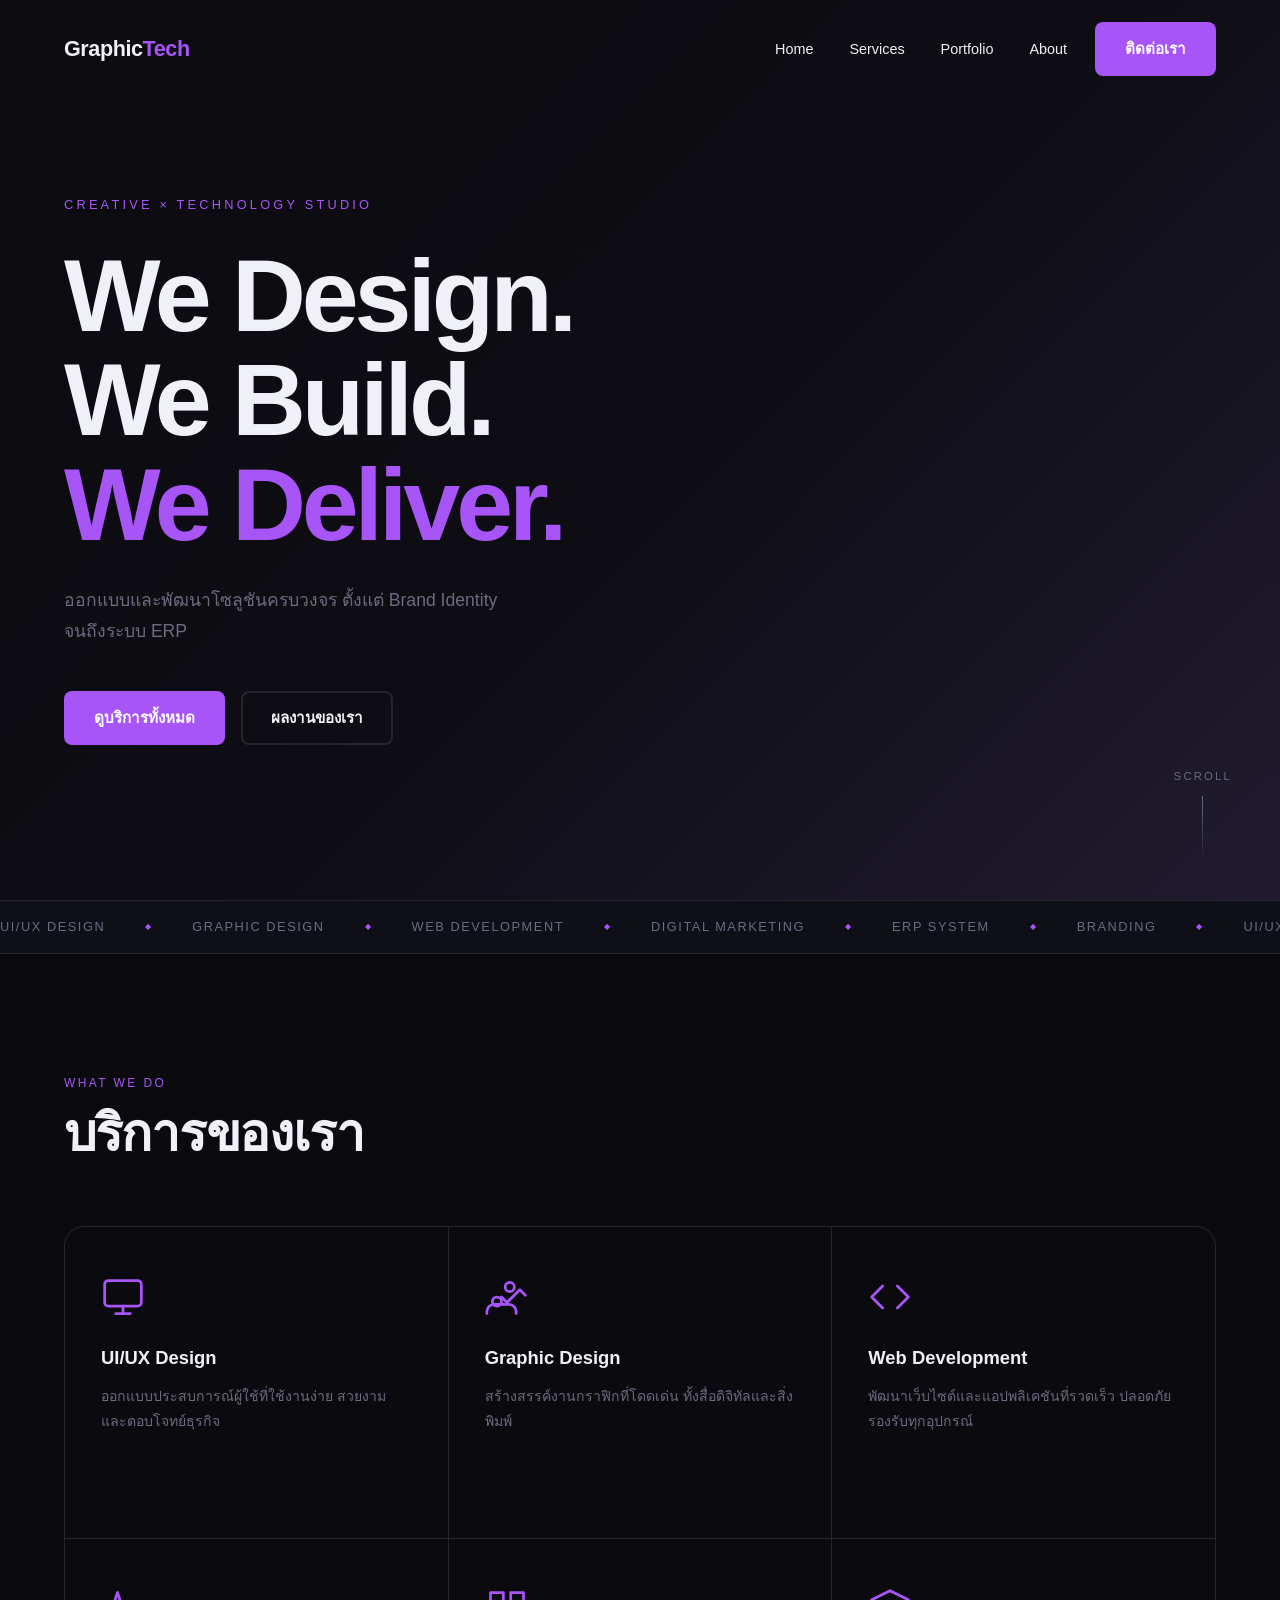
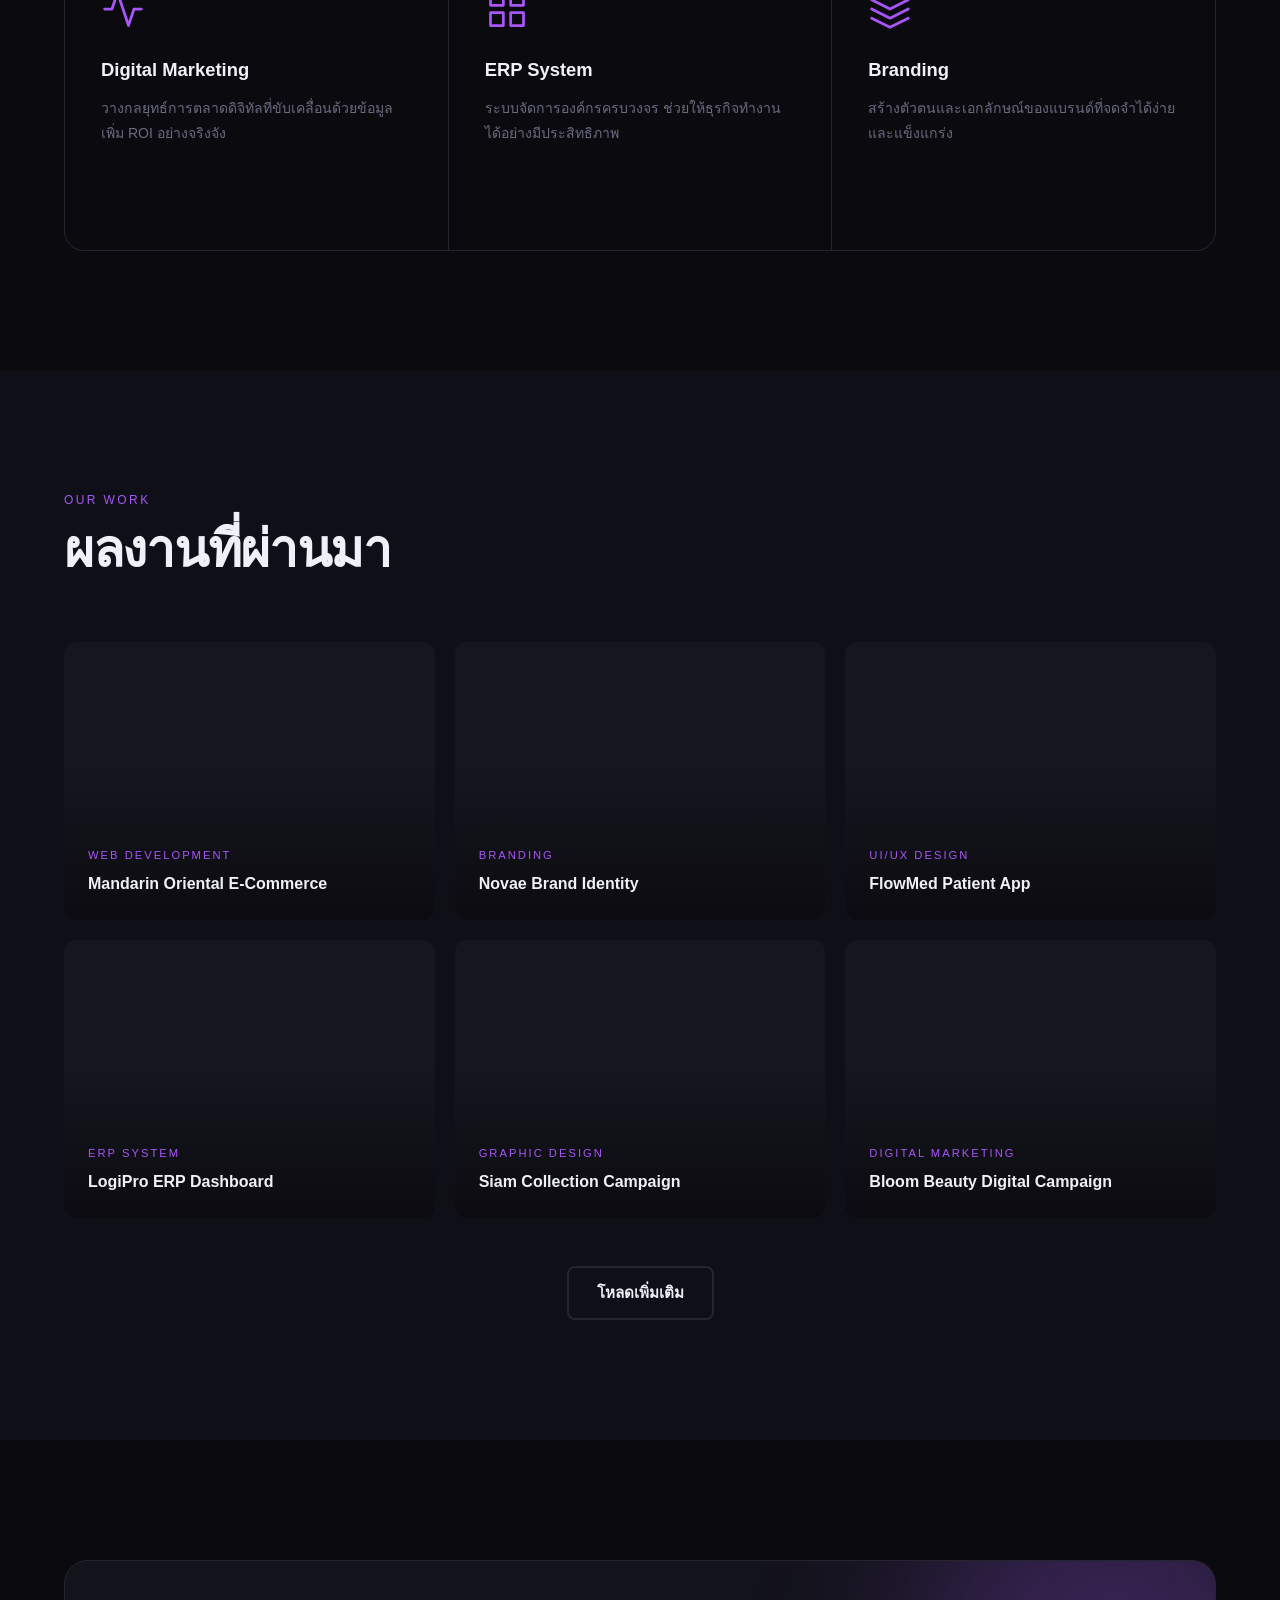
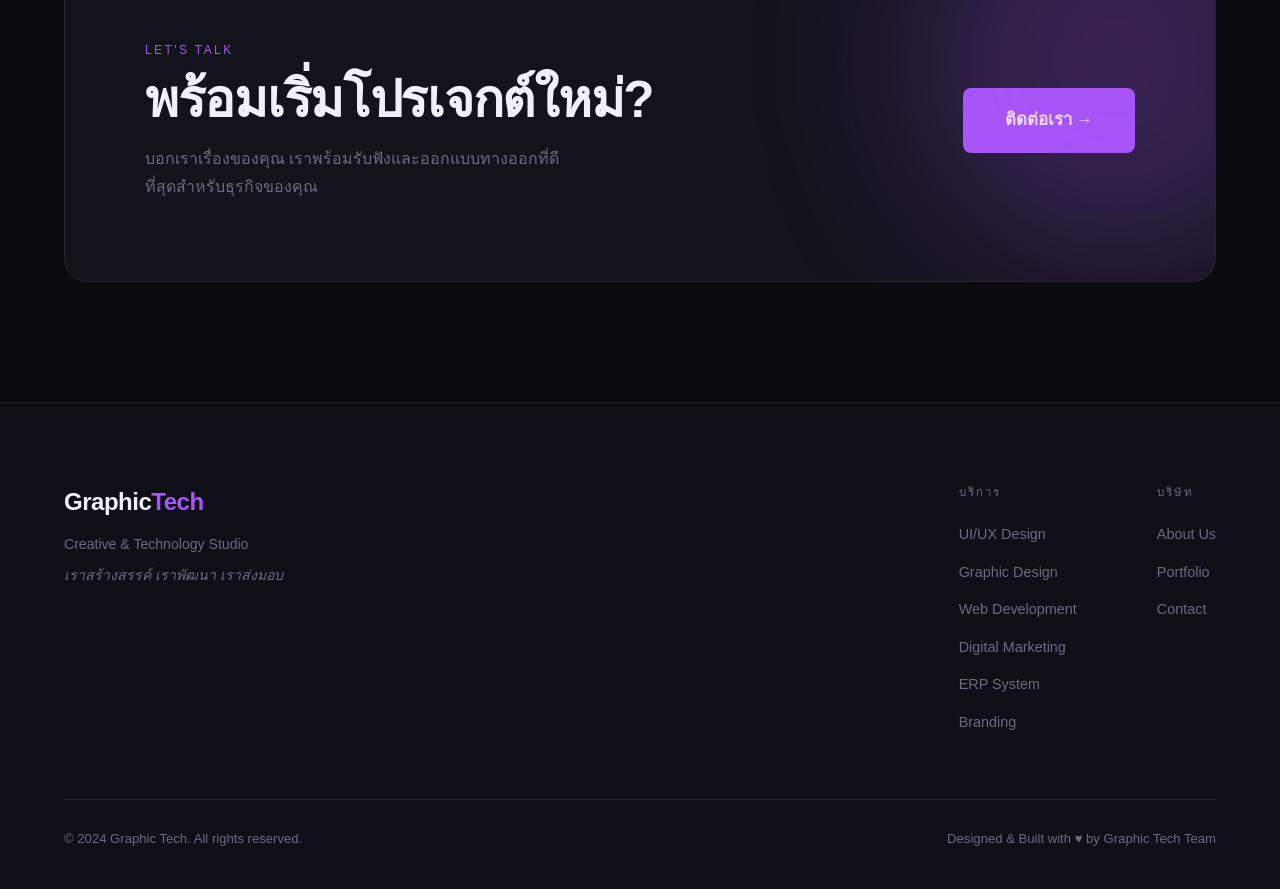
==== index.html @ a197d7bd "feat: restructure website with modular page architecture - index.html: single-page shell with Navbar" ====
<!DOCTYPE html>
<html lang="th">
<head>
  <meta charset="UTF-8">
  <meta name="viewport" content="width=device-width, initial-scale=1.0">
  <meta name="description" content="Graphic Tech — Creative & Technology Studio ออกแบบและพัฒนาโซลูชันครบวงจร">
  <title>Graphic Tech — Creative & Technology Studio</title>
  <link rel="stylesheet" href="css/main.css">
  <link rel="stylesheet" href="css/animations.css">
</head>
<body>

  <!-- ═══ NAVBAR ═══ -->
  <nav class="navbar" id="navbar">
    <div class="nav-container">
      <a href="#home" class="nav-logo">
        <img src="assets/images/brand/logo-white.png" alt="Graphic Tech" class="logo-img" onerror="this.style.display='none'">
        <span class="logo-text">Graphic<span class="accent">Tech</span></span>
      </a>
      <button class="nav-toggle" id="navToggle" aria-label="Toggle navigation">
        <span></span><span></span><span></span>
      </button>
      <ul class="nav-links" id="navLinks">
        <li><a href="#home" class="nav-link">Home</a></li>
        <li><a href="#services" class="nav-link">Services</a></li>
        <li><a href="#portfolio" class="nav-link">Portfolio</a></li>
        <li><a href="#" class="nav-link" data-page="about">About</a></li>
        <li><a href="#contact" class="btn btn-primary nav-cta">ติดต่อเรา</a></li>
      </ul>
    </div>
  </nav>

  <!-- ═══ HERO ═══ -->
  <section class="hero" id="home">
    <div class="hero-bg" style="background-image: url('assets/images/brand/bg-hero.jpg')"></div>
    <div class="hero-overlay"></div>
    <div class="hero-content">
      <p class="hero-eyebrow fade-up">Creative × Technology Studio</p>
      <h1 class="hero-title fade-up delay-1">
        We Design.<br>We Build.<br><span class="accent">We Deliver.</span>
      </h1>
      <p class="hero-sub fade-up delay-2">
        ออกแบบและพัฒนาโซลูชันครบวงจร ตั้งแต่ Brand Identity จนถึงระบบ ERP
      </p>
      <div class="hero-actions fade-up delay-3">
        <a href="#services" class="btn btn-primary">ดูบริการทั้งหมด</a>
        <a href="#portfolio" class="btn btn-outline">ผลงานของเรา</a>
      </div>
    </div>
    <div class="hero-scroll-hint">
      <span>Scroll</span>
      <div class="scroll-line"></div>
    </div>
  </section>

  <!-- ═══ TICKER ═══ -->
  <div class="ticker-section">
    <div class="ticker-track" id="tickerTrack">
      <span>UI/UX Design</span><span class="ticker-dot">◆</span>
      <span>Graphic Design</span><span class="ticker-dot">◆</span>
      <span>Web Development</span><span class="ticker-dot">◆</span>
      <span>Digital Marketing</span><span class="ticker-dot">◆</span>
      <span>ERP System</span><span class="ticker-dot">◆</span>
      <span>Branding</span><span class="ticker-dot">◆</span>
      <span>UI/UX Design</span><span class="ticker-dot">◆</span>
      <span>Graphic Design</span><span class="ticker-dot">◆</span>
      <span>Web Development</span><span class="ticker-dot">◆</span>
      <span>Digital Marketing</span><span class="ticker-dot">◆</span>
      <span>ERP System</span><span class="ticker-dot">◆</span>
      <span>Branding</span><span class="ticker-dot">◆</span>
    </div>
  </div>

  <!-- ═══ SERVICES ═══ -->
  <section class="services" id="services">
    <div class="container">
      <div class="section-header">
        <p class="section-label">What We Do</p>
        <h2 class="section-title">บริการของเรา</h2>
      </div>
      <div class="services-grid">

        <article class="service-card" data-page="service-uiux" tabindex="0" role="button" aria-label="UI/UX Design">
          <div class="service-icon">
            <svg viewBox="0 0 24 24" fill="none" stroke="currentColor" stroke-width="1.5" stroke-linecap="round" stroke-linejoin="round">
              <rect x="2" y="3" width="20" height="14" rx="2"/><path d="M8 21h8M12 17v4"/>
            </svg>
          </div>
          <h3 class="service-title">UI/UX Design</h3>
          <p class="service-desc">ออกแบบประสบการณ์ผู้ใช้ที่ใช้งานง่าย สวยงาม และตอบโจทย์ธุรกิจ</p>
          <span class="service-arrow">→</span>
        </article>

        <article class="service-card" data-page="service-graphic" tabindex="0" role="button" aria-label="Graphic Design">
          <div class="service-icon">
            <svg viewBox="0 0 24 24" fill="none" stroke="currentColor" stroke-width="1.5" stroke-linecap="round" stroke-linejoin="round">
              <circle cx="13.5" cy="6.5" r="2.5"/><circle cx="6.5" cy="14.5" r="2.5"/>
              <path d="M17 21v-1a4 4 0 00-4-4H5a4 4 0 00-4 4v1"/><path d="M22 11l-3-3-7 7-3-3"/>
            </svg>
          </div>
          <h3 class="service-title">Graphic Design</h3>
          <p class="service-desc">สร้างสรรค์งานกราฟิกที่โดดเด่น ทั้งสื่อดิจิทัลและสิ่งพิมพ์</p>
          <span class="service-arrow">→</span>
        </article>

        <article class="service-card" data-page="service-web" tabindex="0" role="button" aria-label="Web Development">
          <div class="service-icon">
            <svg viewBox="0 0 24 24" fill="none" stroke="currentColor" stroke-width="1.5" stroke-linecap="round" stroke-linejoin="round">
              <polyline points="16 18 22 12 16 6"/><polyline points="8 6 2 12 8 18"/>
            </svg>
          </div>
          <h3 class="service-title">Web Development</h3>
          <p class="service-desc">พัฒนาเว็บไซต์และแอปพลิเคชันที่รวดเร็ว ปลอดภัย รองรับทุกอุปกรณ์</p>
          <span class="service-arrow">→</span>
        </article>

        <article class="service-card" data-page="service-marketing" tabindex="0" role="button" aria-label="Digital Marketing">
          <div class="service-icon">
            <svg viewBox="0 0 24 24" fill="none" stroke="currentColor" stroke-width="1.5" stroke-linecap="round" stroke-linejoin="round">
              <path d="M22 12h-4l-3 9L9 3l-3 9H2"/>
            </svg>
          </div>
          <h3 class="service-title">Digital Marketing</h3>
          <p class="service-desc">วางกลยุทธ์การตลาดดิจิทัลที่ขับเคลื่อนด้วยข้อมูล เพิ่ม ROI อย่างจริงจัง</p>
          <span class="service-arrow">→</span>
        </article>

        <article class="service-card" data-page="service-erp" tabindex="0" role="button" aria-label="ERP System">
          <div class="service-icon">
            <svg viewBox="0 0 24 24" fill="none" stroke="currentColor" stroke-width="1.5" stroke-linecap="round" stroke-linejoin="round">
              <rect x="3" y="3" width="7" height="7"/><rect x="14" y="3" width="7" height="7"/>
              <rect x="14" y="14" width="7" height="7"/><rect x="3" y="14" width="7" height="7"/>
            </svg>
          </div>
          <h3 class="service-title">ERP System</h3>
          <p class="service-desc">ระบบจัดการองค์กรครบวงจร ช่วยให้ธุรกิจทำงานได้อย่างมีประสิทธิภาพ</p>
          <span class="service-arrow">→</span>
        </article>

        <article class="service-card" data-page="service-branding" tabindex="0" role="button" aria-label="Branding">
          <div class="service-icon">
            <svg viewBox="0 0 24 24" fill="none" stroke="currentColor" stroke-width="1.5" stroke-linecap="round" stroke-linejoin="round">
              <path d="M12 2L2 7l10 5 10-5-10-5zM2 17l10 5 10-5M2 12l10 5 10-5"/>
            </svg>
          </div>
          <h3 class="service-title">Branding</h3>
          <p class="service-desc">สร้างตัวตนและเอกลักษณ์ของแบรนด์ที่จดจำได้ง่ายและแข็งแกร่ง</p>
          <span class="service-arrow">→</span>
        </article>

      </div>
    </div>
  </section>

  <!-- ═══ PORTFOLIO ═══ -->
  <section class="portfolio" id="portfolio">
    <div class="container">
      <div class="section-header">
        <p class="section-label">Our Work</p>
        <h2 class="section-title">ผลงานที่ผ่านมา</h2>
      </div>
      <div class="portfolio-grid" id="portfolioGrid">
        <!-- populated by data-portfolio.js + main.js -->
      </div>
      <div class="portfolio-more">
        <button class="btn btn-outline" id="loadMoreBtn">โหลดเพิ่มเติม</button>
      </div>
    </div>
  </section>

  <!-- ═══ CONTACT ═══ -->
  <section class="contact" id="contact">
    <div class="container">
      <div class="contact-inner">
        <div class="contact-text">
          <p class="section-label">Let's Talk</p>
          <h2 class="section-title">พร้อมเริ่มโปรเจกต์ใหม่?</h2>
          <p class="contact-desc">
            บอกเราเรื่องของคุณ เราพร้อมรับฟังและออกแบบทางออกที่ดีที่สุดสำหรับธุรกิจของคุณ
          </p>
        </div>
        <div class="contact-action">
          <a href="mailto:hello@graphictech.co.th" class="btn btn-primary btn-large">
            ติดต่อเรา →
          </a>
        </div>
      </div>
    </div>
  </section>

  <!-- ═══ FOOTER ═══ -->
  <footer class="footer">
    <div class="container">
      <div class="footer-top">
        <div class="footer-brand">
          <span class="logo-text footer-logo">Graphic<span class="accent">Tech</span></span>
          <p>Creative & Technology Studio</p>
          <p class="footer-tagline">เราสร้างสรรค์ เราพัฒนา เราส่งมอบ</p>
        </div>
        <div class="footer-links">
          <div class="footer-col">
            <h4>บริการ</h4>
            <ul>
              <li><a href="#" data-page="service-uiux">UI/UX Design</a></li>
              <li><a href="#" data-page="service-graphic">Graphic Design</a></li>
              <li><a href="#" data-page="service-web">Web Development</a></li>
              <li><a href="#" data-page="service-marketing">Digital Marketing</a></li>
              <li><a href="#" data-page="service-erp">ERP System</a></li>
              <li><a href="#" data-page="service-branding">Branding</a></li>
            </ul>
          </div>
          <div class="footer-col">
            <h4>บริษัท</h4>
            <ul>
              <li><a href="#" data-page="about">About Us</a></li>
              <li><a href="#portfolio">Portfolio</a></li>
              <li><a href="#contact">Contact</a></li>
            </ul>
          </div>
        </div>
      </div>
      <div class="footer-bottom">
        <p>© 2024 Graphic Tech. All rights reserved.</p>
        <p class="footer-credit">Designed & Built with ♥ by Graphic Tech Team</p>
      </div>
    </div>
  </footer>

  <!-- ═══ OVERLAY PANEL ═══ -->
  <div class="overlay" id="overlay" aria-hidden="true" role="dialog" aria-modal="true">
    <div class="overlay-backdrop" id="overlayBackdrop"></div>
    <div class="overlay-panel" id="overlayPanel">
      <button class="overlay-close" id="overlayClose" aria-label="ปิด">
        <svg viewBox="0 0 24 24" fill="none" stroke="currentColor" stroke-width="2" stroke-linecap="round">
          <path d="M18 6L6 18M6 6l12 12"/>
        </svg>
      </button>
      <div class="overlay-body" id="overlayContent">
        <div class="overlay-loading">
          <div class="spinner"></div>
          <p>กำลังโหลด...</p>
        </div>
      </div>
    </div>
  </div>

  <script src="js/data-portfolio.js"></script>
  <script src="js/detail.js"></script>
  <script src="js/main.js"></script>
</body>
</html>
---- css/main.css ----
/* ============================================================
   MAIN.CSS — Graphic Tech
   Scope: index.html layout, navbar, hero, services, portfolio,
          contact, footer, global tokens
   ============================================================ */

/* --- Fonts --- */
@font-face {
  font-family: 'FC Minimal';
  src: url('../assets/fonts/FC-Minimal-Bold.ttf') format('truetype');
  font-weight: 700;
  font-display: swap;
}
@font-face {
  font-family: 'FC Minimal';
  src: url('../assets/fonts/FC-Minimal-Regular.ttf') format('truetype');
  font-weight: 400;
  font-display: swap;
}

/* --- Design Tokens --- */
:root {
  --bg:          #0a0a0f;
  --bg-2:        #0f0f18;
  --bg-3:        #16161f;
  --card-bg:     #13131c;
  --accent:      #a855f7;
  --accent-2:    #06b6d4;
  --accent-glow: rgba(168, 85, 247, 0.25);
  --text:        #f0f0f8;
  --text-muted:  #6b6b80;
  --border:      #252530;
  --radius:      12px;
  --radius-lg:   20px;
  --transition:  0.3s ease;
  --font:        'FC Minimal', 'Prompt', 'Noto Sans Thai', sans-serif;
  --max-w:       1200px;
}

/* --- Reset --- */
*, *::before, *::after { box-sizing: border-box; margin: 0; padding: 0; }
html { scroll-behavior: smooth; }
body {
  font-family: var(--font);
  background: var(--bg);
  color: var(--text);
  overflow-x: hidden;
  line-height: 1.6;
  -webkit-font-smoothing: antialiased;
}
a { color: inherit; text-decoration: none; }
img { max-width: 100%; display: block; }
button { font-family: var(--font); }

/* --- Utility --- */
.container {
  width: 100%;
  max-width: var(--max-w);
  margin: 0 auto;
  padding: 0 24px;
}
.accent { color: var(--accent); }

/* --- Buttons --- */
.btn {
  display: inline-flex;
  align-items: center;
  gap: 8px;
  padding: 13px 28px;
  border-radius: 8px;
  font-family: var(--font);
  font-size: 0.95rem;
  font-weight: 700;
  cursor: pointer;
  transition: all var(--transition);
  border: 2px solid transparent;
  white-space: nowrap;
}
.btn-primary {
  background: var(--accent);
  color: #fff;
}
.btn-primary:hover {
  background: transparent;
  border-color: var(--accent);
  color: var(--accent);
}
.btn-outline {
  background: transparent;
  border-color: var(--border);
  color: var(--text);
}
.btn-outline:hover {
  border-color: var(--accent);
  color: var(--accent);
}
.btn-large { padding: 17px 40px; font-size: 1.05rem; }

/* --- Section Common --- */
.section-label {
  display: block;
  font-size: 0.75rem;
  letter-spacing: 0.2em;
  text-transform: uppercase;
  color: var(--accent);
  margin-bottom: 12px;
  font-weight: 400;
}
.section-title {
  font-size: clamp(2rem, 4vw, 3.2rem);
  font-weight: 700;
  letter-spacing: -0.025em;
  line-height: 1.1;
}
.section-header { margin-bottom: 64px; }

/* ============================================================
   NAVBAR
   ============================================================ */
.navbar {
  position: fixed;
  top: 0; left: 0; right: 0;
  z-index: 100;
  padding: 22px 0;
  transition: all var(--transition);
}
.navbar.scrolled {
  background: rgba(10, 10, 15, 0.88);
  backdrop-filter: blur(24px);
  -webkit-backdrop-filter: blur(24px);
  padding: 14px 0;
  border-bottom: 1px solid var(--border);
}
.nav-container {
  max-width: var(--max-w);
  margin: 0 auto;
  padding: 0 24px;
  display: flex;
  align-items: center;
  justify-content: space-between;
}
.nav-logo {
  display: flex;
  align-items: center;
  gap: 10px;
}
.logo-img { height: 34px; width: auto; }
.logo-text {
  font-size: 1.35rem;
  font-weight: 700;
  letter-spacing: -0.02em;
}
.nav-links {
  display: flex;
  align-items: center;
  gap: 4px;
  list-style: none;
}
.nav-link {
  padding: 8px 16px;
  border-radius: 6px;
  font-size: 0.9rem;
  transition: color var(--transition);
  cursor: pointer;
}
.nav-link:hover { color: var(--accent); }
.nav-cta { margin-left: 8px; }

/* Hamburger */
.nav-toggle {
  display: none;
  flex-direction: column;
  gap: 5px;
  background: none;
  border: none;
  cursor: pointer;
  padding: 6px;
  z-index: 102;
}
.nav-toggle span {
  display: block;
  width: 24px;
  height: 2px;
  background: var(--text);
  border-radius: 2px;
  transition: all var(--transition);
}
.nav-toggle.open span:nth-child(1) { transform: translateY(7px) rotate(45deg); }
.nav-toggle.open span:nth-child(2) { opacity: 0; }
.nav-toggle.open span:nth-child(3) { transform: translateY(-7px) rotate(-45deg); }

/* ============================================================
   HERO
   ============================================================ */
.hero {
  position: relative;
  min-height: 100vh;
  display: flex;
  align-items: center;
  overflow: hidden;
}
.hero-bg {
  position: absolute;
  inset: 0;
  background-size: cover;
  background-position: center;
  background-color: var(--bg-3);
  transform: scale(1.05);
  transition: transform 8s ease;
}
.hero-bg.loaded { transform: scale(1); }
.hero-overlay {
  position: absolute;
  inset: 0;
  background: linear-gradient(
    135deg,
    rgba(10, 10, 15, 0.92) 0%,
    rgba(10, 10, 15, 0.75) 50%,
    rgba(168, 85, 247, 0.08) 100%
  );
}
.hero-content {
  position: relative;
  z-index: 2;
  max-width: var(--max-w);
  width: 100%;
  margin: 0 auto;
  padding: 120px 24px 80px;
}
.hero-eyebrow {
  font-size: 0.8rem;
  letter-spacing: 0.25em;
  text-transform: uppercase;
  color: var(--accent);
  margin-bottom: 28px;
  font-weight: 400;
}
.hero-title {
  font-size: clamp(3.2rem, 8vw, 8rem);
  font-weight: 700;
  line-height: 1.02;
  letter-spacing: -0.04em;
  margin-bottom: 28px;
}
.hero-sub {
  font-size: 1.1rem;
  color: var(--text-muted);
  max-width: 460px;
  margin-bottom: 44px;
  line-height: 1.75;
}
.hero-actions { display: flex; gap: 16px; flex-wrap: wrap; }
.hero-scroll-hint {
  position: absolute;
  bottom: 40px;
  right: 48px;
  display: flex;
  flex-direction: column;
  align-items: center;
  gap: 10px;
  font-size: 0.7rem;
  letter-spacing: 0.2em;
  text-transform: uppercase;
  color: var(--text-muted);
  z-index: 2;
}
.scroll-line {
  width: 1px;
  height: 64px;
  background: linear-gradient(to bottom, var(--text-muted), transparent);
}

/* ============================================================
   TICKER
   ============================================================ */
.ticker-section {
  overflow: hidden;
  background: var(--bg-2);
  border-top: 1px solid var(--border);
  border-bottom: 1px solid var(--border);
  padding: 16px 0;
  user-select: none;
}
.ticker-track {
  display: flex;
  align-items: center;
  gap: 40px;
  width: max-content;
  animation: ticker 28s linear infinite;
}
.ticker-track span {
  font-size: 0.8rem;
  letter-spacing: 0.12em;
  text-transform: uppercase;
  color: var(--text-muted);
  white-space: nowrap;
}
.ticker-track .ticker-dot { color: var(--accent); font-size: 0.5rem; }

/* ============================================================
   SERVICES
   ============================================================ */
.services { padding: 120px 0; }

.services-grid {
  display: grid;
  grid-template-columns: repeat(3, 1fr);
  border: 1px solid var(--border);
  border-radius: var(--radius-lg);
  overflow: hidden;
  gap: 1px;
  background: var(--border);
}
.service-card {
  background: var(--bg);
  padding: 48px 36px;
  cursor: pointer;
  transition: background var(--transition);
  position: relative;
  overflow: hidden;
}
.service-card::after {
  content: '';
  position: absolute;
  top: 0; left: 0; right: 0;
  height: 2px;
  background: var(--accent);
  transform: scaleX(0);
  transform-origin: left;
  transition: transform var(--transition);
}
.service-card:hover { background: var(--card-bg); }
.service-card:hover::after { transform: scaleX(1); }
.service-card:focus-visible {
  outline: 2px solid var(--accent);
  outline-offset: -2px;
}

.service-icon {
  width: 44px;
  height: 44px;
  color: var(--accent);
  margin-bottom: 24px;
}
.service-icon svg { width: 100%; height: 100%; }
.service-title {
  font-size: 1.15rem;
  font-weight: 700;
  margin-bottom: 12px;
}
.service-desc {
  font-size: 0.88rem;
  color: var(--text-muted);
  line-height: 1.75;
  margin-bottom: 28px;
}
.service-arrow {
  display: block;
  font-size: 1.1rem;
  color: var(--accent);
  opacity: 0;
  transform: translateX(-8px);
  transition: opacity var(--transition), transform var(--transition);
}
.service-card:hover .service-arrow,
.service-card:focus-visible .service-arrow {
  opacity: 1;
  transform: translateX(0);
}

/* ============================================================
   PORTFOLIO
   ============================================================ */
.portfolio {
  padding: 120px 0;
  background: var(--bg-2);
}
.portfolio-grid {
  display: grid;
  grid-template-columns: repeat(3, 1fr);
  gap: 20px;
  margin-bottom: 48px;
}
.portfolio-item {
  border-radius: var(--radius);
  overflow: hidden;
  background: var(--bg-3);
  cursor: pointer;
  position: relative;
  aspect-ratio: 4 / 3;
  transition: transform var(--transition);
}
.portfolio-item:hover { transform: translateY(-5px); }
.portfolio-item img {
  width: 100%; height: 100%;
  object-fit: cover;
  transition: transform 0.5s ease;
}
.portfolio-item:hover img { transform: scale(1.06); }
.portfolio-item-overlay {
  position: absolute;
  inset: 0;
  background: linear-gradient(to top, rgba(10,10,15,0.92) 0%, transparent 55%);
  opacity: 0;
  transition: opacity var(--transition);
  display: flex;
  flex-direction: column;
  justify-content: flex-end;
  padding: 24px;
}
.portfolio-item:hover .portfolio-item-overlay { opacity: 1; }
.portfolio-item-category {
  font-size: 0.7rem;
  letter-spacing: 0.18em;
  text-transform: uppercase;
  color: var(--accent);
  margin-bottom: 6px;
}
.portfolio-item-title { font-size: 1rem; font-weight: 700; }
.portfolio-placeholder {
  width: 100%;
  height: 100%;
  display: flex;
  flex-direction: column;
  align-items: center;
  justify-content: center;
  gap: 12px;
  color: var(--text-muted);
  font-size: 0.8rem;
  letter-spacing: 0.1em;
  text-transform: uppercase;
}
.portfolio-placeholder svg {
  width: 32px;
  height: 32px;
  opacity: 0.3;
}
.portfolio-more { text-align: center; }

/* ============================================================
   CONTACT
   ============================================================ */
.contact { padding: 120px 0; }
.contact-inner {
  display: flex;
  align-items: center;
  justify-content: space-between;
  gap: 48px;
  background: var(--card-bg);
  border: 1px solid var(--border);
  border-radius: 24px;
  padding: 80px;
  position: relative;
  overflow: hidden;
}
.contact-inner::before {
  content: '';
  position: absolute;
  top: -100px; right: -100px;
  width: 400px; height: 400px;
  background: var(--accent-glow);
  border-radius: 50%;
  pointer-events: none;
  filter: blur(80px);
}
.contact-text .section-title { margin-bottom: 16px; }
.contact-desc {
  color: var(--text-muted);
  font-size: 1rem;
  max-width: 420px;
  line-height: 1.75;
}
.contact-action { flex-shrink: 0; }

/* ============================================================
   FOOTER
   ============================================================ */
.footer {
  background: var(--bg-2);
  border-top: 1px solid var(--border);
  padding: 80px 0 40px;
}
.footer-top {
  display: flex;
  justify-content: space-between;
  gap: 48px;
  margin-bottom: 64px;
}
.footer-logo {
  display: block;
  font-size: 1.5rem;
  margin-bottom: 12px;
}
.footer-brand p {
  color: var(--text-muted);
  font-size: 0.88rem;
  margin-top: 4px;
}
.footer-tagline { margin-top: 8px !important; font-style: italic; }
.footer-links { display: flex; gap: 80px; }
.footer-col h4 {
  font-size: 0.72rem;
  letter-spacing: 0.18em;
  text-transform: uppercase;
  color: var(--text-muted);
  margin-bottom: 20px;
  font-weight: 400;
}
.footer-col ul {
  list-style: none;
  display: flex;
  flex-direction: column;
  gap: 12px;
}
.footer-col a, .footer-col button {
  font-size: 0.9rem;
  color: var(--text-muted);
  transition: color var(--transition);
  cursor: pointer;
  background: none;
  border: none;
  padding: 0;
  font-family: var(--font);
  text-align: left;
}
.footer-col a:hover,
.footer-col button:hover { color: var(--text); }
.footer-bottom {
  display: flex;
  justify-content: space-between;
  align-items: center;
  border-top: 1px solid var(--border);
  padding-top: 28px;
  color: var(--text-muted);
  font-size: 0.82rem;
}

/* ============================================================
   OVERLAY (shared shell — styling in detail.css)
   ============================================================ */
.overlay {
  position: fixed;
  inset: 0;
  z-index: 200;
  visibility: hidden;
  pointer-events: none;
}
.overlay.open {
  visibility: visible;
  pointer-events: auto;
}
.overlay-backdrop {
  position: absolute;
  inset: 0;
  background: rgba(5, 5, 10, 0.7);
  backdrop-filter: blur(6px);
  opacity: 0;
  transition: opacity 0.35s ease;
}
.overlay.open .overlay-backdrop { opacity: 1; }
.overlay-panel {
  position: absolute;
  top: 0; right: 0; bottom: 0;
  width: min(720px, 100vw);
  background: var(--bg-2);
  border-left: 1px solid var(--border);
  transform: translateX(100%);
  transition: transform 0.4s cubic-bezier(0.16, 1, 0.3, 1);
  display: flex;
  flex-direction: column;
  overflow: hidden;
}
.overlay.open .overlay-panel { transform: translateX(0); }
.overlay-close {
  position: absolute;
  top: 20px; left: 20px;
  width: 40px; height: 40px;
  background: var(--bg-3);
  border: 1px solid var(--border);
  border-radius: 50%;
  cursor: pointer;
  display: flex;
  align-items: center;
  justify-content: center;
  color: var(--text);
  transition: all var(--transition);
  z-index: 10;
}
.overlay-close svg { width: 18px; height: 18px; }
.overlay-close:hover {
  background: var(--accent);
  border-color: var(--accent);
}
.overlay-body {
  flex: 1;
  overflow-y: auto;
  overflow-x: hidden;
  padding: 80px 48px 60px;
  scroll-behavior: smooth;
}
.overlay-body::-webkit-scrollbar { width: 4px; }
.overlay-body::-webkit-scrollbar-track { background: transparent; }
.overlay-body::-webkit-scrollbar-thumb {
  background: var(--border);
  border-radius: 4px;
}
.overlay-loading {
  display: flex;
  flex-direction: column;
  align-items: center;
  justify-content: center;
  height: 100%;
  gap: 16px;
  color: var(--text-muted);
  font-size: 0.9rem;
}
.spinner {
  width: 32px; height: 32px;
  border: 2px solid var(--border);
  border-top-color: var(--accent);
  border-radius: 50%;
  animation: spin 0.7s linear infinite;
}

/* ============================================================
   RESPONSIVE
   ============================================================ */
@media (max-width: 1024px) {
  .services-grid { grid-template-columns: repeat(2, 1fr); }
  .portfolio-grid { grid-template-columns: repeat(2, 1fr); }
  .footer-links { gap: 48px; }
}

@media (max-width: 768px) {
  .nav-toggle { display: flex; }
  .nav-links {
    position: fixed;
    inset: 0;
    background: rgba(10, 10, 15, 0.97);
    backdrop-filter: blur(12px);
    flex-direction: column;
    justify-content: center;
    align-items: center;
    gap: 20px;
    transform: translateY(-100%);
    transition: transform 0.4s cubic-bezier(0.16, 1, 0.3, 1);
    z-index: 101;
  }
  .nav-links.open { transform: translateY(0); }
  .nav-link { font-size: 1.4rem; padding: 12px 24px; }
  .nav-cta { margin-left: 0; }

  .services-grid { grid-template-columns: 1fr; }
  .portfolio-grid { grid-template-columns: 1fr; }

  .contact-inner {
    flex-direction: column;
    padding: 48px 28px;
    text-align: center;
  }
  .contact-desc { margin: 0 auto; }

  .footer-top { flex-direction: column; }
  .footer-links { gap: 40px; }
  .footer-bottom { flex-direction: column; gap: 8px; text-align: center; }

  .hero-scroll-hint { display: none; }
  .overlay-body { padding: 72px 24px 48px; }
}

@media (max-width: 480px) {
  .services-grid { border-radius: var(--radius); }
  .service-card { padding: 36px 24px; }
  .contact-inner { padding: 40px 20px; }
  .hero-actions { flex-direction: column; }
}
---- css/animations.css ----
/* ============================================================
   ANIMATIONS.CSS — Graphic Tech
   Scope: keyframes, entrance animations, scroll reveals,
          hover effects, loading states
   ============================================================ */

/* --- Keyframes --- */
@keyframes ticker {
  from { transform: translateX(0); }
  to   { transform: translateX(-50%); }
}

@keyframes spin {
  to { transform: rotate(360deg); }
}

@keyframes scrollPulse {
  0%, 100% { opacity: 0.3; transform: scaleY(1); }
  50%       { opacity: 1;   transform: scaleY(1.2); }
}

@keyframes fadeUp {
  from { opacity: 0; transform: translateY(32px); }
  to   { opacity: 1; transform: translateY(0); }
}

@keyframes fadeIn {
  from { opacity: 0; }
  to   { opacity: 1; }
}

@keyframes slideInRight {
  from { opacity: 0; transform: translateX(24px); }
  to   { opacity: 1; transform: translateX(0); }
}

@keyframes scaleIn {
  from { opacity: 0; transform: scale(0.92); }
  to   { opacity: 1; transform: scale(1); }
}

@keyframes glowPulse {
  0%, 100% { box-shadow: 0 0 20px var(--accent-glow); }
  50%       { box-shadow: 0 0 48px var(--accent-glow); }
}

@keyframes borderDraw {
  from { stroke-dashoffset: 1000; }
  to   { stroke-dashoffset: 0; }
}

@keyframes floatY {
  0%, 100% { transform: translateY(0px); }
  50%       { transform: translateY(-8px); }
}

/* --- Scroll Reveal Utilities --- */
.fade-up {
  opacity: 0;
  transform: translateY(32px);
  transition: opacity 0.7s ease, transform 0.7s ease;
}
.fade-up.visible {
  opacity: 1;
  transform: translateY(0);
}

.fade-in {
  opacity: 0;
  transition: opacity 0.6s ease;
}
.fade-in.visible { opacity: 1; }

.slide-in-right {
  opacity: 0;
  transform: translateX(32px);
  transition: opacity 0.6s ease, transform 0.6s ease;
}
.slide-in-right.visible {
  opacity: 1;
  transform: translateX(0);
}

.scale-in {
  opacity: 0;
  transform: scale(0.94);
  transition: opacity 0.5s ease, transform 0.5s ease;
}
.scale-in.visible {
  opacity: 1;
  transform: scale(1);
}

/* --- Delay Utilities --- */
.delay-1 { transition-delay: 0.12s !important; }
.delay-2 { transition-delay: 0.24s !important; }
.delay-3 { transition-delay: 0.36s !important; }
.delay-4 { transition-delay: 0.48s !important; }
.delay-5 { transition-delay: 0.60s !important; }

/* --- Hero Entrance (triggered by JS adding .loaded to body) --- */
body.loaded .hero-eyebrow { animation: fadeUp 0.7s ease 0.1s both; }
body.loaded .hero-title    { animation: fadeUp 0.8s ease 0.25s both; }
body.loaded .hero-sub      { animation: fadeUp 0.7s ease 0.4s both; }
body.loaded .hero-actions  { animation: fadeUp 0.7s ease 0.55s both; }
body.loaded .hero-scroll-hint { animation: fadeIn 0.7s ease 1s both; }

/* Remove the initial opacity-0 after JS fires */
body.loaded .fade-up { opacity: 0; transform: translateY(32px); }

/* --- Scroll Line Pulse --- */
.scroll-line { animation: scrollPulse 2.2s ease-in-out infinite; }

/* --- Service Card Stagger --- */
.services-grid .service-card:nth-child(1) { transition-delay: 0.05s; }
.services-grid .service-card:nth-child(2) { transition-delay: 0.10s; }
.services-grid .service-card:nth-child(3) { transition-delay: 0.15s; }
.services-grid .service-card:nth-child(4) { transition-delay: 0.20s; }
.services-grid .service-card:nth-child(5) { transition-delay: 0.25s; }
.services-grid .service-card:nth-child(6) { transition-delay: 0.30s; }

/* --- Portfolio Item Stagger --- */
.portfolio-item:nth-child(1) { transition-delay: 0.04s; }
.portfolio-item:nth-child(2) { transition-delay: 0.08s; }
.portfolio-item:nth-child(3) { transition-delay: 0.12s; }
.portfolio-item:nth-child(4) { transition-delay: 0.16s; }
.portfolio-item:nth-child(5) { transition-delay: 0.20s; }
.portfolio-item:nth-child(6) { transition-delay: 0.24s; }

/* --- Accent Glow on hover for buttons --- */
.btn-primary:hover {
  box-shadow: 0 0 20px var(--accent-glow);
}

/* --- Ticker pause on hover --- */
.ticker-section:hover .ticker-track {
  animation-play-state: paused;
}

/* --- Overlay panel entrance shimmer --- */
.overlay.open .overlay-panel {
  animation: none;
}

/* --- Page detail section entrance (used in /pages/*.html) --- */
.detail-hero    { animation: fadeUp  0.6s ease 0.05s both; }
.detail-section { animation: fadeUp  0.6s ease 0.15s both; }
.detail-grid    { animation: scaleIn 0.5s ease 0.25s both; }
.detail-cta     { animation: fadeUp  0.6s ease 0.35s both; }

/* --- Reduced motion --- */
@media (prefers-reduced-motion: reduce) {
  *, *::before, *::after {
    animation-duration: 0.01ms !important;
    animation-iteration-count: 1 !important;
    transition-duration: 0.01ms !important;
  }
  .ticker-track { animation: none; }
}
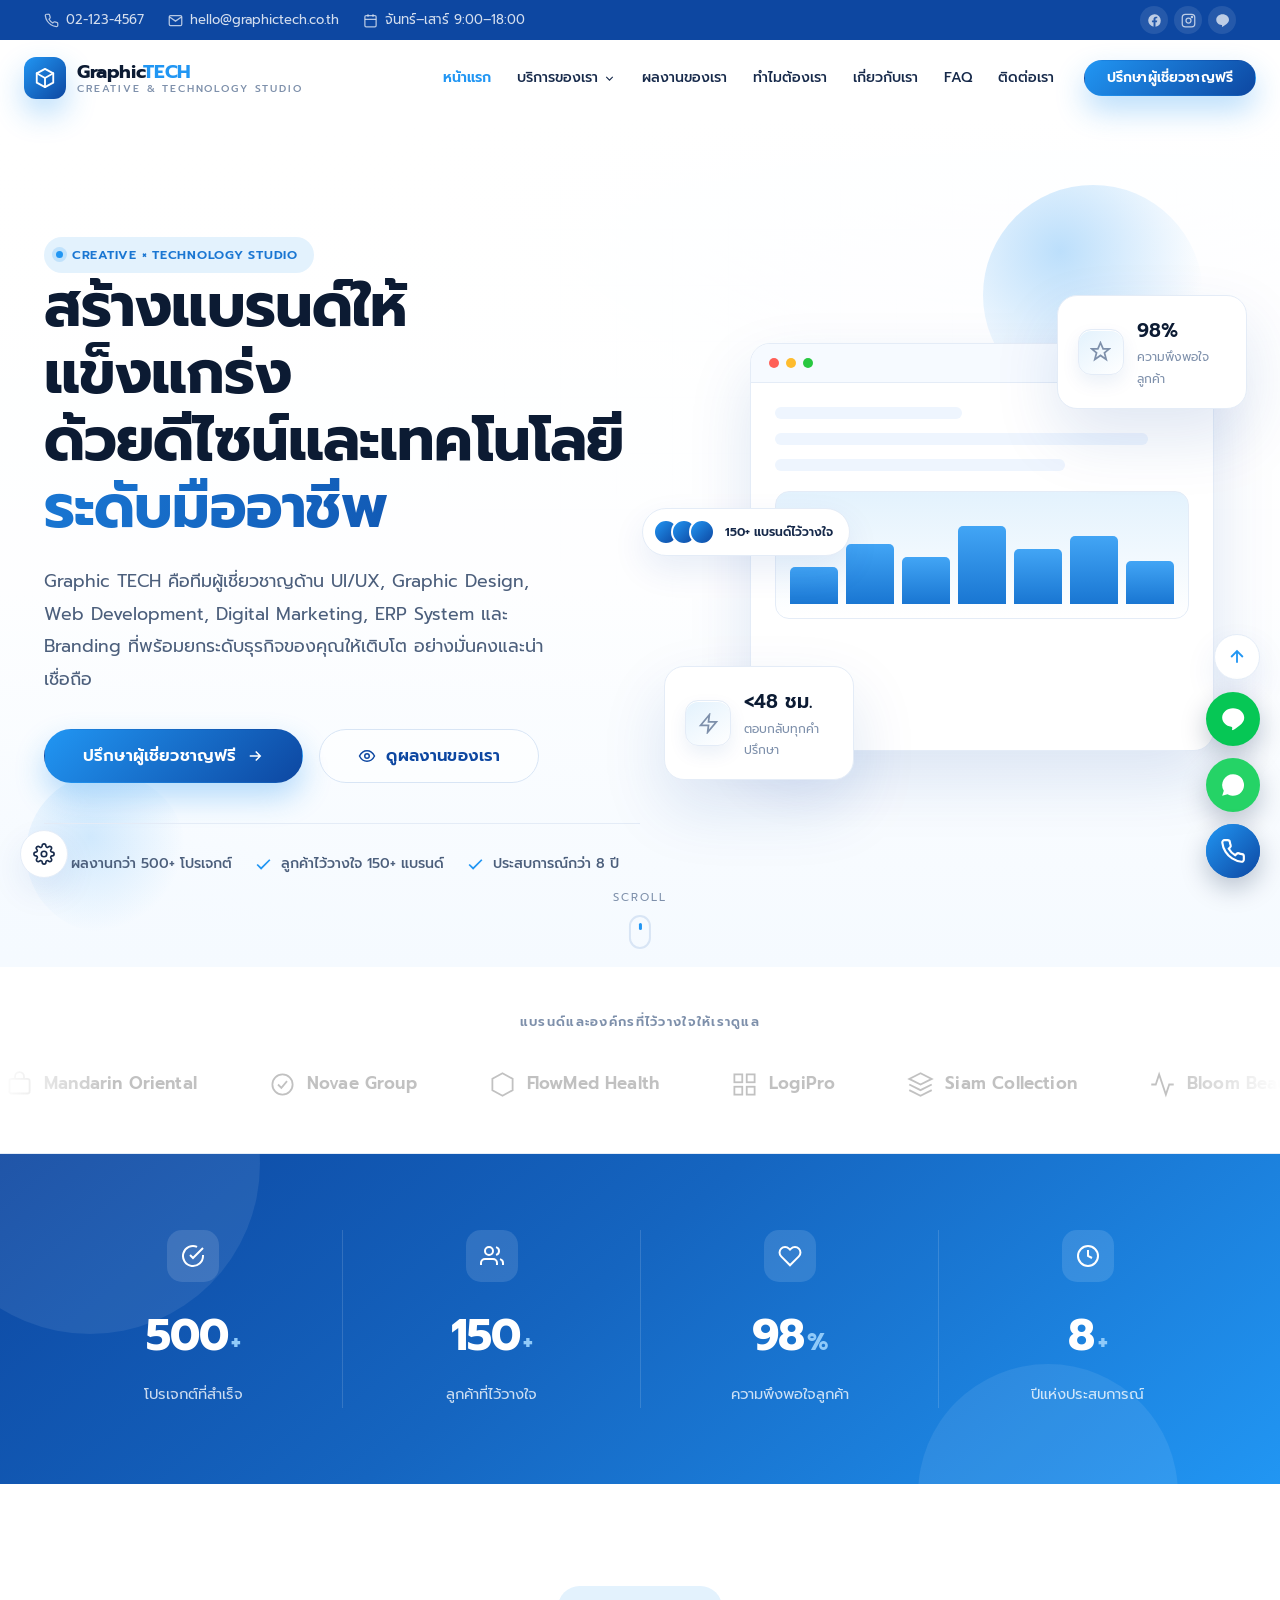
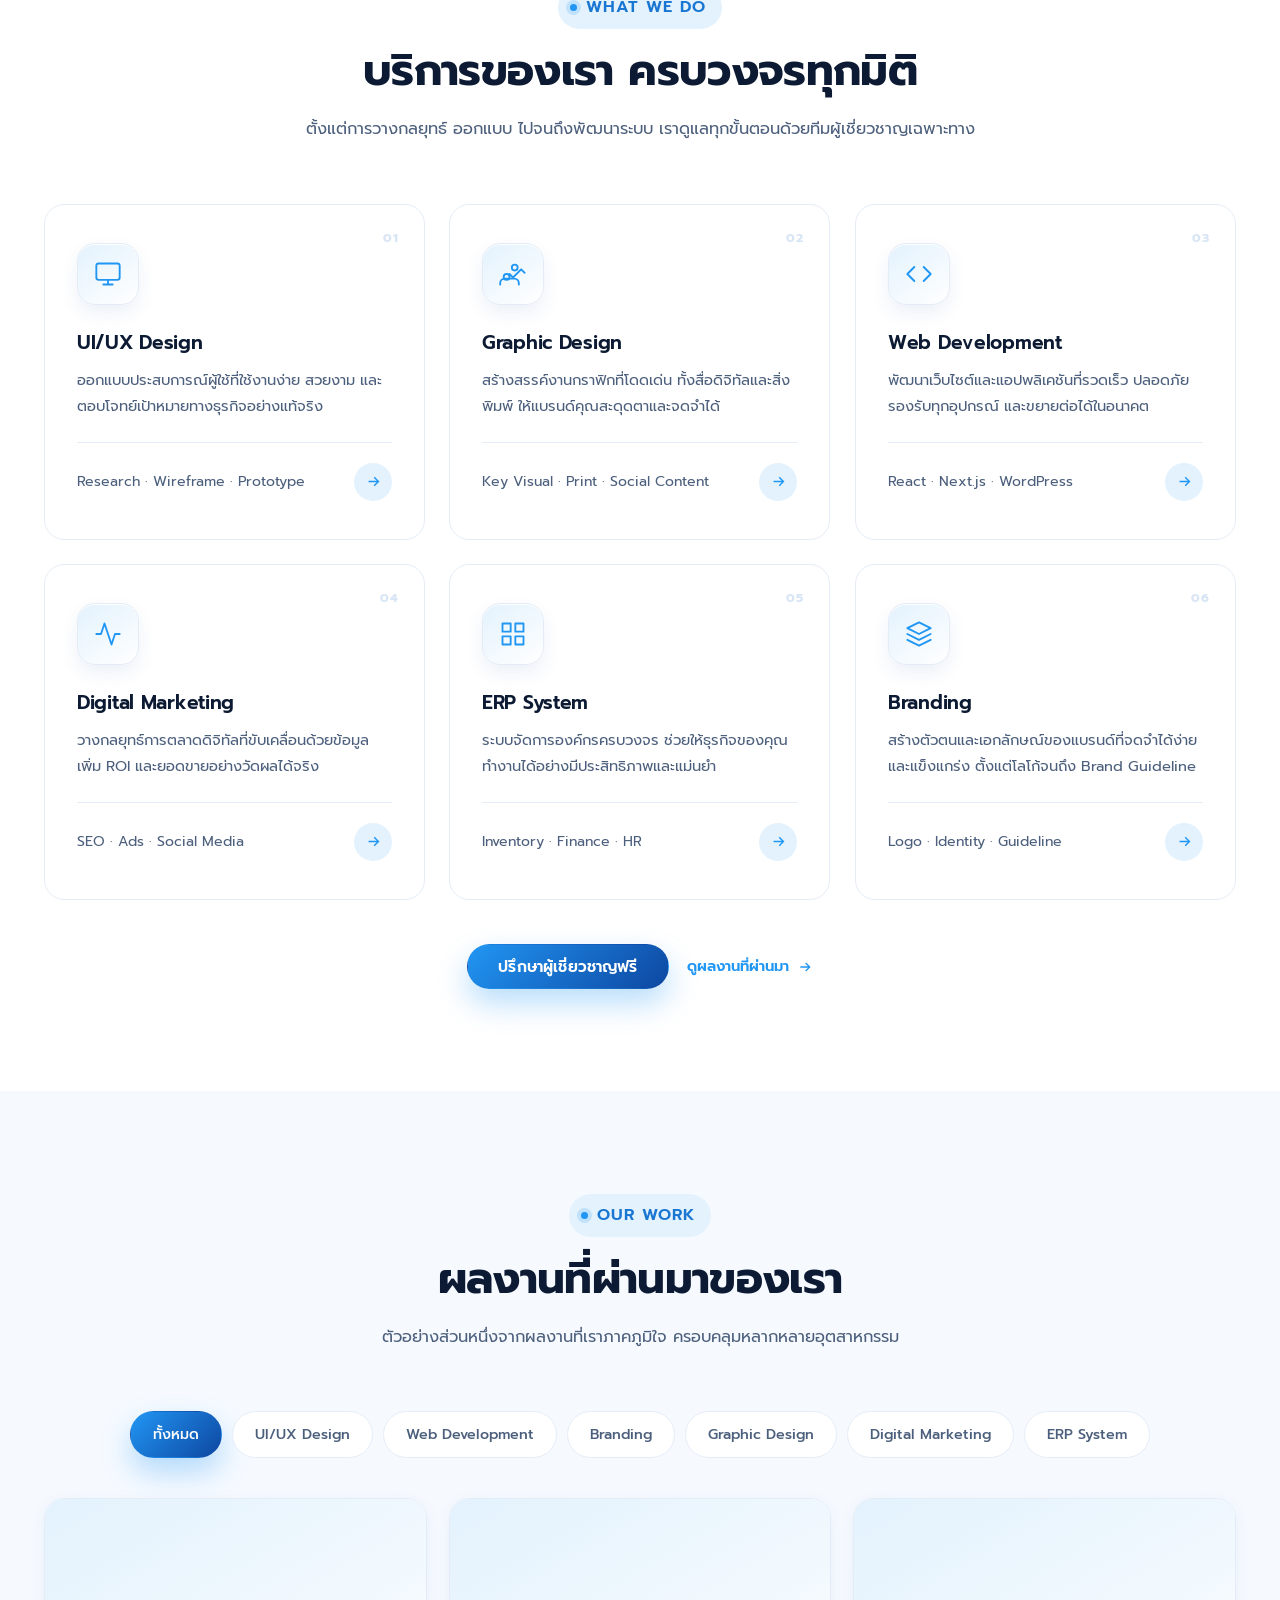
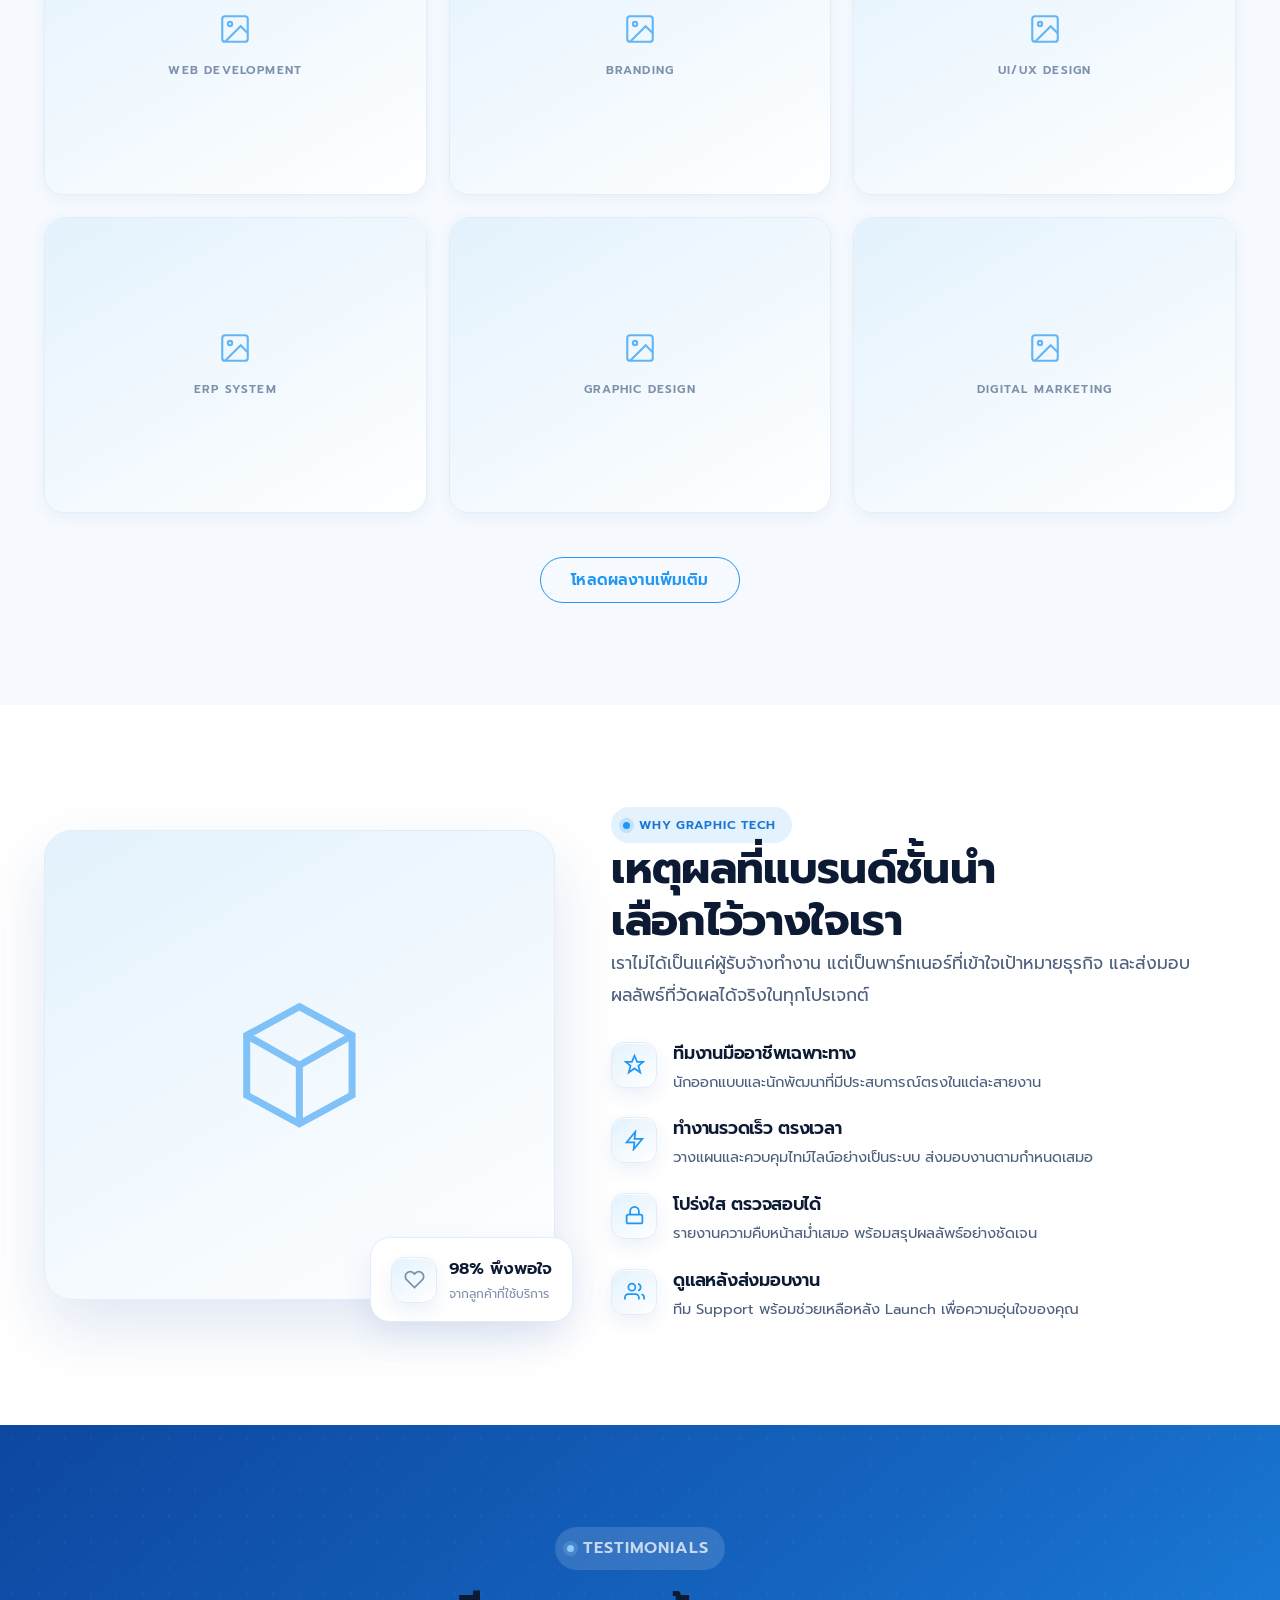
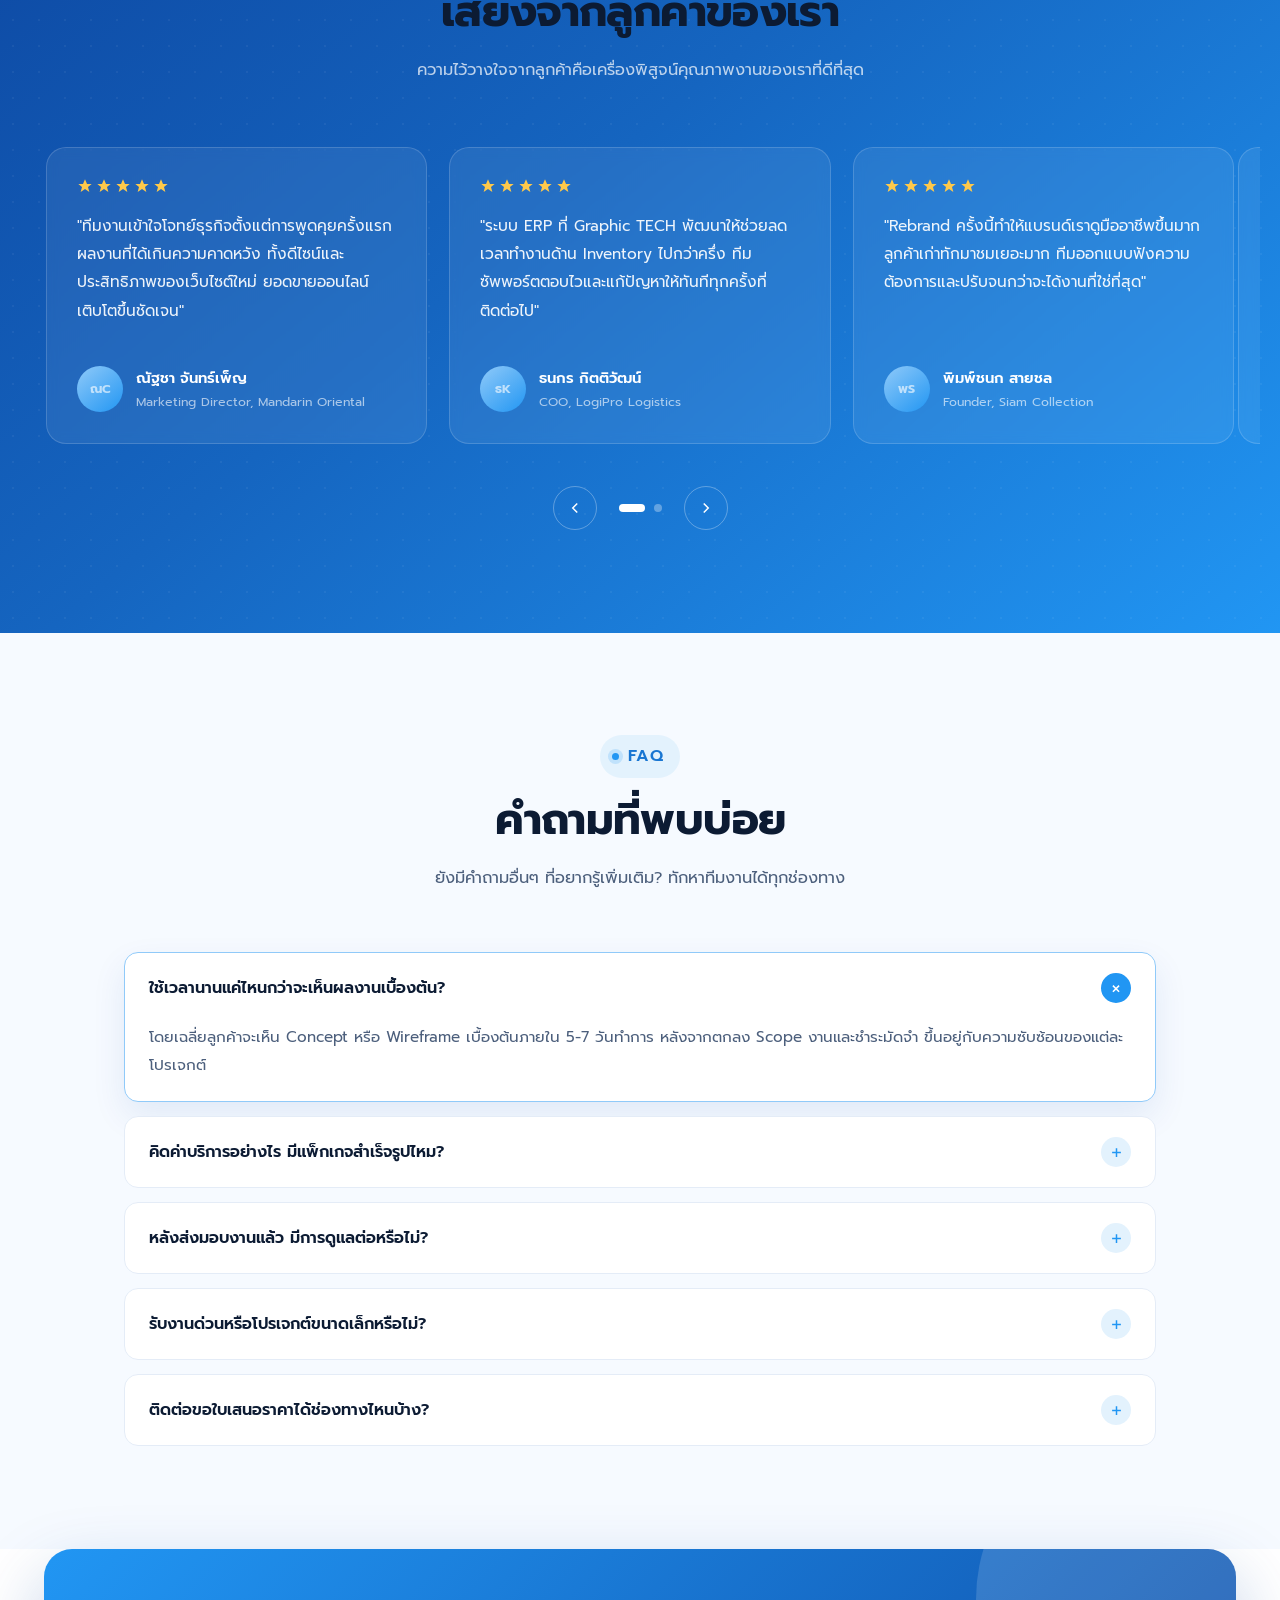
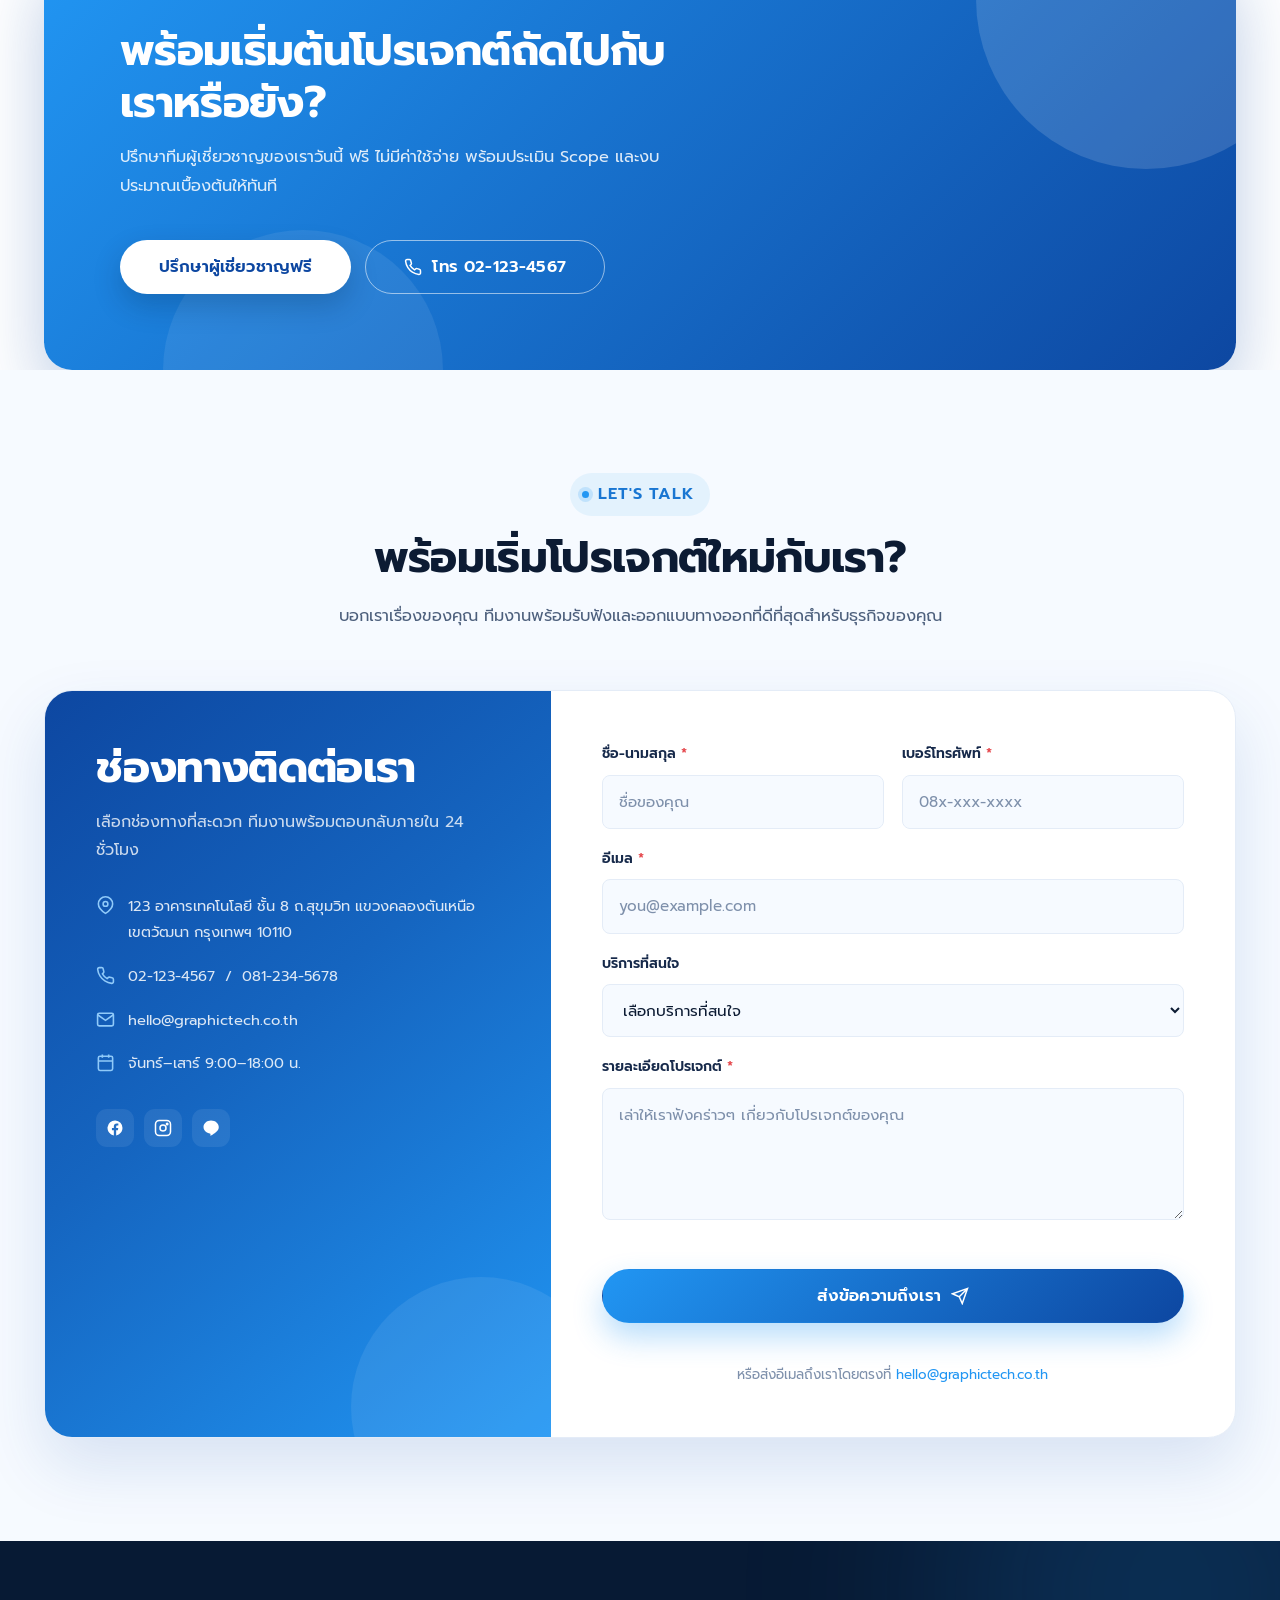
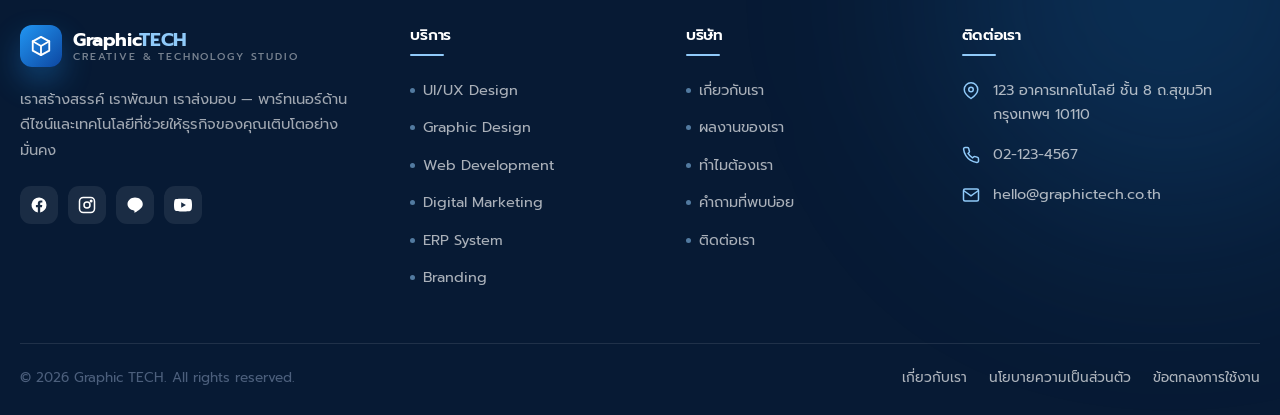
==== commit c3db1197: "Redesign homepage as premium light blue/white corporate site Rebuild the site to match a national-ag" ====
--- a/index.html
+++ b/index.html
@@ -1,251 +1,867 @@
 <!DOCTYPE html>
 <html lang="th">
 <head>
-  <meta charset="UTF-8">
-  <meta name="viewport" content="width=device-width, initial-scale=1.0">
-  <meta name="description" content="Graphic Tech — Creative & Technology Studio ออกแบบและพัฒนาโซลูชันครบวงจร">
-  <title>Graphic Tech — Creative & Technology Studio</title>
-  <link rel="stylesheet" href="css/main.css">
-  <link rel="stylesheet" href="css/animations.css">
+<meta charset="UTF-8">
+<meta name="viewport" content="width=device-width, initial-scale=1.0">
+<meta name="description" content="Graphic TECH — Creative & Technology Studio ระดับพรีเมียม ออกแบบและพัฒนาโซลูชันครบวงจร UI/UX, Graphic Design, Web Development, Digital Marketing, ERP และ Branding">
+<title>Graphic TECH — Creative & Technology Studio | ที่ปรึกษาดีไซน์และเทคโนโลยีระดับมืออาชีพ</title>
+
+<link rel="preconnect" href="https://fonts.googleapis.com">
+<link rel="stylesheet" href="https://fonts.googleapis.com/css2?family=Prompt:wght@300;400;500;600;700;800&display=swap">
+
+<link rel="stylesheet" href="css/base.css">
+<link rel="stylesheet" href="css/components.css">
+<link rel="stylesheet" href="css/layout.css">
+<link rel="stylesheet" href="css/home.css">
+<link rel="stylesheet" href="css/animations.css">
 </head>
 <body>
-
-  <!-- ═══ NAVBAR ═══ -->
-  <nav class="navbar" id="navbar">
-    <div class="nav-container">
-      <a href="#home" class="nav-logo">
-        <img src="assets/images/brand/logo-white.png" alt="Graphic Tech" class="logo-img" onerror="this.style.display='none'">
-        <span class="logo-text">Graphic<span class="accent">Tech</span></span>
+<a href="#main" class="skip-link">ข้ามไปยังเนื้อหาหลัก</a>
+
+<!-- ═══════════════════════ TOP BAR ═══════════════════════ -->
+<div class="topbar">
+  <div class="container topbar__inner">
+    <div class="topbar__meta">
+      <a href="tel:021234567" class="topbar__hide-sm">
+        <svg viewBox="0 0 24 24" fill="none" stroke="currentColor" stroke-width="2"><path d="M22 16.92v3a2 2 0 01-2.18 2 19.79 19.79 0 01-8.63-3.07 19.5 19.5 0 01-6-6 19.79 19.79 0 01-3.07-8.67A2 2 0 014.11 2h3a2 2 0 012 1.72c.127.96.362 1.903.7 2.81a2 2 0 01-.45 2.11L8.09 9.91a16 16 0 006 6l1.27-1.27a2 2 0 012.11-.45c.907.338 1.85.573 2.81.7A2 2 0 0122 16.92z"/></svg>
+        02-123-4567
       </a>
-      <button class="nav-toggle" id="navToggle" aria-label="Toggle navigation">
-        <span></span><span></span><span></span>
-      </button>
-      <ul class="nav-links" id="navLinks">
-        <li><a href="#home" class="nav-link">Home</a></li>
-        <li><a href="#services" class="nav-link">Services</a></li>
-        <li><a href="#portfolio" class="nav-link">Portfolio</a></li>
-        <li><a href="#" class="nav-link" data-page="about">About</a></li>
-        <li><a href="#contact" class="btn btn-primary nav-cta">ติดต่อเรา</a></li>
-      </ul>
-    </div>
-  </nav>
-
-  <!-- ═══ HERO ═══ -->
+      <a href="mailto:hello@graphictech.co.th">
+        <svg viewBox="0 0 24 24" fill="none" stroke="currentColor" stroke-width="2"><path d="M4 4h16a2 2 0 012 2v12a2 2 0 01-2 2H4a2 2 0 01-2-2V6a2 2 0 012-2z"/><path d="M22 6l-10 7L2 6"/></svg>
+        hello@graphictech.co.th
+      </a>
+      <span class="topbar__hide-sm">
+        <svg viewBox="0 0 24 24" fill="none" stroke="currentColor" stroke-width="2"><rect x="3" y="4" width="18" height="18" rx="2"/><path d="M16 2v4M8 2v4M3 10h18"/></svg>
+        จันทร์–เสาร์ 9:00–18:00
+      </span>
+    </div>
+    <div class="topbar__social">
+      <a href="#" aria-label="Facebook"><svg width="14" height="14" viewBox="0 0 24 24" fill="currentColor"><path d="M22 12a10 10 0 10-11.56 9.88v-6.99H7.9V12h2.54V9.8c0-2.5 1.49-3.89 3.77-3.89 1.09 0 2.24.2 2.24.2v2.46H15.2c-1.24 0-1.63.77-1.63 1.56V12h2.78l-.44 2.89h-2.34v6.99A10 10 0 0022 12z"/></svg></a>
+      <a href="#" aria-label="Instagram"><svg width="14" height="14" viewBox="0 0 24 24" fill="none" stroke="currentColor" stroke-width="2"><rect x="2" y="2" width="20" height="20" rx="5"/><circle cx="12" cy="12" r="4"/><circle cx="17.5" cy="6.5" r="1"/></svg></a>
+      <a href="#" aria-label="LINE"><svg width="14" height="14" viewBox="0 0 24 24" fill="currentColor"><path d="M12 2C6.48 2 2 5.94 2 10.7c0 4.27 3.56 7.85 8.37 8.55.33.07.77.22.88.5.1.26.07.66.03.92l-.14.9c-.04.26-.2 1.02.9.56 1.1-.47 5.93-3.5 8.09-6 1.5-1.65 2.22-3.32 2.22-5.43C22.35 5.94 17.87 2 12 2z"/></svg></a>
+    </div>
+  </div>
+</div>
+
+<!-- ═══════════════════════ NAVBAR ═══════════════════════ -->
+<header class="navbar" id="navbar">
+  <div class="container nav__inner">
+    <a href="#home" class="nav__logo">
+      <span class="nav__logo-mark">
+        <svg viewBox="0 0 24 24" fill="none" stroke="currentColor" stroke-width="2" stroke-linecap="round" stroke-linejoin="round"><path d="M12 2l9 4.9v10.2L12 22l-9-4.9V6.9L12 2z"/><path d="M12 22V12M21 6.9L12 12 3 6.9"/></svg>
+      </span>
+      <span class="nav__logo-text">
+        <b>Graphic<span>TECH</span></b>
+        <small>Creative &amp; Technology Studio</small>
+      </span>
+    </a>
+
+    <button class="nav__toggle" id="navToggle" aria-label="เปิดเมนู" aria-expanded="false">
+      <span></span><span></span><span></span>
+    </button>
+    <div class="nav__backdrop" id="navBackdrop"></div>
+
+    <nav class="nav__menu" id="navMenu" aria-label="เมนูหลัก">
+      <div class="nav__item">
+        <a href="#home" class="nav__link is-active">หน้าแรก</a>
+      </div>
+      <div class="nav__item">
+        <a href="#services" class="nav__link">
+          บริการของเรา
+          <svg class="caret" viewBox="0 0 24 24" fill="none" stroke="currentColor" stroke-width="2"><polyline points="6 9 12 15 18 9"/></svg>
+        </a>
+        <div class="nav__mega">
+          <div class="nav__mega-grid">
+            <a href="#" class="mega-link" data-page="service-uiux">
+              <span class="mega-link__icon"><svg viewBox="0 0 24 24" fill="none" stroke="currentColor" stroke-width="1.6"><rect x="2" y="3" width="20" height="14" rx="2"/><path d="M8 21h8M12 17v4"/></svg></span>
+              <span><b>UI/UX Design</b><p>ออกแบบประสบการณ์ผู้ใช้ที่ใช้งานง่ายและสวยงาม</p></span>
+            </a>
+            <a href="#" class="mega-link" data-page="service-graphic">
+              <span class="mega-link__icon"><svg viewBox="0 0 24 24" fill="none" stroke="currentColor" stroke-width="1.6"><circle cx="13.5" cy="6.5" r="2.5"/><circle cx="6.5" cy="14.5" r="2.5"/><path d="M17 21v-1a4 4 0 00-4-4H5a4 4 0 00-4 4v1"/><path d="M22 11l-3-3-7 7-3-3"/></svg></span>
+              <span><b>Graphic Design</b><p>งานกราฟิกดิจิทัลและสิ่งพิมพ์ที่โดดเด่น</p></span>
+            </a>
+            <a href="#" class="mega-link" data-page="service-web">
+              <span class="mega-link__icon"><svg viewBox="0 0 24 24" fill="none" stroke="currentColor" stroke-width="1.6"><polyline points="16 18 22 12 16 6"/><polyline points="8 6 2 12 8 18"/></svg></span>
+              <span><b>Web Development</b><p>เว็บไซต์และแอปพลิเคชันที่รวดเร็วปลอดภัย</p></span>
+            </a>
+            <a href="#" class="mega-link" data-page="service-marketing">
+              <span class="mega-link__icon"><svg viewBox="0 0 24 24" fill="none" stroke="currentColor" stroke-width="1.6"><path d="M22 12h-4l-3 9L9 3l-3 9H2"/></svg></span>
+              <span><b>Digital Marketing</b><p>กลยุทธ์การตลาดดิจิทัลที่ขับเคลื่อนด้วยข้อมูล</p></span>
+            </a>
+            <a href="#" class="mega-link" data-page="service-erp">
+              <span class="mega-link__icon"><svg viewBox="0 0 24 24" fill="none" stroke="currentColor" stroke-width="1.6"><rect x="3" y="3" width="7" height="7"/><rect x="14" y="3" width="7" height="7"/><rect x="14" y="14" width="7" height="7"/><rect x="3" y="14" width="7" height="7"/></svg></span>
+              <span><b>ERP System</b><p>ระบบจัดการองค์กรครบวงจร เพิ่มประสิทธิภาพธุรกิจ</p></span>
+            </a>
+            <a href="#" class="mega-link" data-page="service-branding">
+              <span class="mega-link__icon"><svg viewBox="0 0 24 24" fill="none" stroke="currentColor" stroke-width="1.6"><path d="M12 2L2 7l10 5 10-5-10-5zM2 17l10 5 10-5M2 12l10 5 10-5"/></svg></span>
+              <span><b>Branding</b><p>สร้างตัวตนแบรนด์ที่จดจำได้และแข็งแกร่ง</p></span>
+            </a>
+          </div>
+          <div class="nav__mega-foot">
+            <p><strong>ไม่แน่ใจว่าต้องใช้บริการไหน?</strong> ปรึกษาทีมงานได้ฟรี</p>
+            <a href="#contact" class="btn btn-primary btn-sm">ปรึกษาฟรี</a>
+          </div>
+        </div>
+      </div>
+      <div class="nav__item"><a href="#portfolio" class="nav__link">ผลงานของเรา</a></div>
+      <div class="nav__item"><a href="#why" class="nav__link">ทำไมต้องเรา</a></div>
+      <div class="nav__item"><a href="#" class="nav__link" data-page="about">เกี่ยวกับเรา</a></div>
+      <div class="nav__item"><a href="#faq" class="nav__link">FAQ</a></div>
+      <div class="nav__item"><a href="#contact" class="nav__link">ติดต่อเรา</a></div>
+    </nav>
+
+    <div class="nav__actions">
+      <div class="nav__phone">
+        <span class="nav__phone-icon">
+          <svg viewBox="0 0 24 24" fill="none" stroke="currentColor" stroke-width="2"><path d="M22 16.92v3a2 2 0 01-2.18 2 19.79 19.79 0 01-8.63-3.07 19.5 19.5 0 01-6-6 19.79 19.79 0 01-3.07-8.67A2 2 0 014.11 2h3a2 2 0 012 1.72c.127.96.362 1.903.7 2.81a2 2 0 01-.45 2.11L8.09 9.91a16 16 0 006 6l1.27-1.27a2 2 0 012.11-.45c.907.338 1.85.573 2.81.7A2 2 0 0122 16.92z"/></svg>
+        </span>
+        <span><small>โทรปรึกษาฟรี</small><b>02-123-4567</b></span>
+      </div>
+      <a href="#contact" class="btn btn-primary btn-sm">ปรึกษาผู้เชี่ยวชาญฟรี</a>
+    </div>
+  </div>
+  <span class="scroll-progress" id="scrollProgress"></span>
+</header>
+
+<main id="main">
+
+  <!-- ═══════════════════════ HERO ═══════════════════════ -->
   <section class="hero" id="home">
-    <div class="hero-bg" style="background-image: url('assets/images/brand/bg-hero.jpg')"></div>
-    <div class="hero-overlay"></div>
-    <div class="hero-content">
-      <p class="hero-eyebrow fade-up">Creative × Technology Studio</p>
-      <h1 class="hero-title fade-up delay-1">
-        We Design.<br>We Build.<br><span class="accent">We Deliver.</span>
-      </h1>
-      <p class="hero-sub fade-up delay-2">
-        ออกแบบและพัฒนาโซลูชันครบวงจร ตั้งแต่ Brand Identity จนถึงระบบ ERP
-      </p>
-      <div class="hero-actions fade-up delay-3">
-        <a href="#services" class="btn btn-primary">ดูบริการทั้งหมด</a>
-        <a href="#portfolio" class="btn btn-outline">ผลงานของเรา</a>
-      </div>
-    </div>
-    <div class="hero-scroll-hint">
+    <div class="hero-grid-bg" aria-hidden="true"></div>
+    <div class="hero-media" aria-hidden="true">
+      <video autoplay muted loop playsinline poster="assets/images/brand/bg-hero.jpg">
+        <source src="assets/images/brand/hero-loop.mp4" type="video/mp4">
+      </video>
+    </div>
+    <div class="hero-orb hero-orb--1 float-shape" aria-hidden="true"></div>
+    <div class="hero-orb hero-orb--2 float-shape float-shape--slow" aria-hidden="true"></div>
+
+    <div class="container">
+      <div class="hero__inner">
+        <div class="hero__content">
+          <p class="eyebrow hero-anim hd-1">Creative × Technology Studio</p>
+          <h1 class="hero__title hero-anim hd-2">
+            <span class="line">สร้างแบรนด์ให้แข็งแกร่ง</span>
+            <span class="line">ด้วยดีไซน์และเทคโนโลยี</span>
+            <span class="line text-gradient">ระดับมืออาชีพ</span>
+          </h1>
+          <p class="hero__sub hero-anim hd-3">
+            Graphic TECH คือทีมผู้เชี่ยวชาญด้าน UI/UX, Graphic Design, Web Development,
+            Digital Marketing, ERP System และ Branding ที่พร้อมยกระดับธุรกิจของคุณให้เติบโต
+            อย่างมั่นคงและน่าเชื่อถือ
+          </p>
+          <div class="hero__actions hero-anim hd-4">
+            <a href="#contact" class="btn btn-primary btn-lg">
+              ปรึกษาผู้เชี่ยวชาญฟรี
+              <svg viewBox="0 0 24 24" fill="none" stroke="currentColor" stroke-width="2"><path d="M5 12h14M13 6l6 6-6 6"/></svg>
+            </a>
+            <a href="#portfolio" class="btn btn-ghost btn-lg">
+              <svg viewBox="0 0 24 24" fill="none" stroke="currentColor" stroke-width="2"><path d="M2 12s3.5-7 10-7 10 7 10 7-3.5 7-10 7-10-7-10-7z"/><circle cx="12" cy="12" r="3"/></svg>
+              ดูผลงานของเรา
+            </a>
+          </div>
+          <div class="hero__trust hero-anim hd-5">
+            <div class="trust-chips">
+              <span class="trust-chip"><svg viewBox="0 0 24 24" fill="none" stroke="currentColor" stroke-width="2.2"><path d="M20 6L9 17l-5-5"/></svg>ผลงานกว่า 500+ โปรเจกต์</span>
+              <span class="trust-chip"><svg viewBox="0 0 24 24" fill="none" stroke="currentColor" stroke-width="2.2"><path d="M20 6L9 17l-5-5"/></svg>ลูกค้าไว้วางใจ 150+ แบรนด์</span>
+              <span class="trust-chip"><svg viewBox="0 0 24 24" fill="none" stroke="currentColor" stroke-width="2.2"><path d="M20 6L9 17l-5-5"/></svg>ประสบการณ์กว่า 8 ปี</span>
+            </div>
+          </div>
+        </div>
+
+        <div class="hero__visual hero-anim hd-3">
+          <div class="hero__stage">
+            <div class="hero-card hero-card--main">
+              <div class="browser-bar"><span></span><span></span><span></span></div>
+              <div class="browser-body">
+                <div class="mock-bar w-45"></div>
+                <div class="mock-bar w-90"></div>
+                <div class="mock-bar w-70"></div>
+                <div class="mock-chart">
+                  <i style="height:38%"></i><i style="height:62%"></i><i style="height:48%"></i>
+                  <i style="height:80%"></i><i style="height:56%"></i><i style="height:70%"></i>
+                  <i style="height:44%"></i>
+                </div>
+              </div>
+            </div>
+            <div class="hero-card hero-card--stat hero-card--stat-1 float-shape float-shape--sm">
+              <span class="icon-tile icon-tile--sm"><svg viewBox="0 0 24 24" fill="none" stroke="currentColor" stroke-width="2"><path d="M12 2l3 7h7l-5.5 4.5L18.5 21 12 16.5 5.5 21l2-7.5L2 9h7z"/></svg></span>
+              <span><b>98%</b><span>ความพึงพอใจลูกค้า</span></span>
+            </div>
+            <div class="hero-card hero-card--stat hero-card--stat-2 float-shape float-shape--sm" style="--r:0deg">
+              <span class="icon-tile icon-tile--sm"><svg viewBox="0 0 24 24" fill="none" stroke="currentColor" stroke-width="2"><path d="M13 2L3 14h9l-1 8 10-12h-9l1-8z"/></svg></span>
+              <span><b>&lt;48 ชม.</b><span>ตอบกลับทุกคำปรึกษา</span></span>
+            </div>
+            <div class="hero-badge-float">
+              <span class="avatars"><span></span><span></span><span></span></span>
+              <small>150+ แบรนด์ไว้วางใจ</small>
+            </div>
+          </div>
+        </div>
+      </div>
+    </div>
+
+    <div class="hero__scroll">
       <span>Scroll</span>
-      <div class="scroll-line"></div>
-    </div>
-  </section>
-
-  <!-- ═══ TICKER ═══ -->
-  <div class="ticker-section">
-    <div class="ticker-track" id="tickerTrack">
-      <span>UI/UX Design</span><span class="ticker-dot">◆</span>
-      <span>Graphic Design</span><span class="ticker-dot">◆</span>
-      <span>Web Development</span><span class="ticker-dot">◆</span>
-      <span>Digital Marketing</span><span class="ticker-dot">◆</span>
-      <span>ERP System</span><span class="ticker-dot">◆</span>
-      <span>Branding</span><span class="ticker-dot">◆</span>
-      <span>UI/UX Design</span><span class="ticker-dot">◆</span>
-      <span>Graphic Design</span><span class="ticker-dot">◆</span>
-      <span>Web Development</span><span class="ticker-dot">◆</span>
-      <span>Digital Marketing</span><span class="ticker-dot">◆</span>
-      <span>ERP System</span><span class="ticker-dot">◆</span>
-      <span>Branding</span><span class="ticker-dot">◆</span>
-    </div>
-  </div>
-
-  <!-- ═══ SERVICES ═══ -->
-  <section class="services" id="services">
+      <span class="wheel"></span>
+    </div>
+  </section>
+
+  <!-- ═══════════════════════ SOCIAL PROOF — CLIENT MARQUEE ═══════════════════════ -->
+  <section class="proof reveal" aria-label="ลูกค้าที่ไว้วางใจเรา">
     <div class="container">
-      <div class="section-header">
-        <p class="section-label">What We Do</p>
-        <h2 class="section-title">บริการของเรา</h2>
-      </div>
-      <div class="services-grid">
-
-        <article class="service-card" data-page="service-uiux" tabindex="0" role="button" aria-label="UI/UX Design">
-          <div class="service-icon">
-            <svg viewBox="0 0 24 24" fill="none" stroke="currentColor" stroke-width="1.5" stroke-linecap="round" stroke-linejoin="round">
-              <rect x="2" y="3" width="20" height="14" rx="2"/><path d="M8 21h8M12 17v4"/>
-            </svg>
-          </div>
-          <h3 class="service-title">UI/UX Design</h3>
-          <p class="service-desc">ออกแบบประสบการณ์ผู้ใช้ที่ใช้งานง่าย สวยงาม และตอบโจทย์ธุรกิจ</p>
-          <span class="service-arrow">→</span>
+      <p class="proof__label">แบรนด์และองค์กรที่ไว้วางใจให้เราดูแล</p>
+    </div>
+    <div class="marquee">
+      <div class="marquee__track" id="clientMarquee">
+        <span class="client-logo"><svg viewBox="0 0 24 24" fill="none" stroke="currentColor" stroke-width="1.6"><rect x="3" y="7" width="18" height="13" rx="2"/><path d="M8 7V5a4 4 0 018 0v2"/></svg>Mandarin Oriental</span>
+        <span class="client-logo"><svg viewBox="0 0 24 24" fill="none" stroke="currentColor" stroke-width="1.6"><circle cx="12" cy="12" r="9"/><path d="M8 12l3 3 5-6"/></svg>Novae Group</span>
+        <span class="client-logo"><svg viewBox="0 0 24 24" fill="none" stroke="currentColor" stroke-width="1.6"><path d="M12 2l9 4.9v10.2L12 22l-9-4.9V6.9L12 2z"/></svg>FlowMed Health</span>
+        <span class="client-logo"><svg viewBox="0 0 24 24" fill="none" stroke="currentColor" stroke-width="1.6"><rect x="3" y="3" width="7" height="7"/><rect x="14" y="3" width="7" height="7"/><rect x="14" y="14" width="7" height="7"/><rect x="3" y="14" width="7" height="7"/></svg>LogiPro</span>
+        <span class="client-logo"><svg viewBox="0 0 24 24" fill="none" stroke="currentColor" stroke-width="1.6"><path d="M12 2L2 7l10 5 10-5-10-5zM2 17l10 5 10-5M2 12l10 5 10-5"/></svg>Siam Collection</span>
+        <span class="client-logo"><svg viewBox="0 0 24 24" fill="none" stroke="currentColor" stroke-width="1.6"><path d="M22 12h-4l-3 9L9 3l-3 9H2"/></svg>Bloom Beauty</span>
+        <span class="client-logo"><svg viewBox="0 0 24 24" fill="none" stroke="currentColor" stroke-width="1.6"><circle cx="12" cy="12" r="9"/><path d="M12 7v5l3 3"/></svg>ArtSpace Gallery</span>
+        <span class="client-logo"><svg viewBox="0 0 24 24" fill="none" stroke="currentColor" stroke-width="1.6"><path d="M4 21V9l8-6 8 6v12"/><path d="M9 21v-6h6v6"/></svg>Kinto Coffee</span>
+        <span class="client-logo"><svg viewBox="0 0 24 24" fill="none" stroke="currentColor" stroke-width="1.6"><rect x="3" y="7" width="18" height="13" rx="2"/><path d="M8 7V5a4 4 0 018 0v2"/></svg>ReBank</span>
+        <!-- duplicate set for seamless loop -->
+        <span class="client-logo" aria-hidden="true"><svg viewBox="0 0 24 24" fill="none" stroke="currentColor" stroke-width="1.6"><rect x="3" y="7" width="18" height="13" rx="2"/><path d="M8 7V5a4 4 0 018 0v2"/></svg>Mandarin Oriental</span>
+        <span class="client-logo" aria-hidden="true"><svg viewBox="0 0 24 24" fill="none" stroke="currentColor" stroke-width="1.6"><circle cx="12" cy="12" r="9"/><path d="M8 12l3 3 5-6"/></svg>Novae Group</span>
+        <span class="client-logo" aria-hidden="true"><svg viewBox="0 0 24 24" fill="none" stroke="currentColor" stroke-width="1.6"><path d="M12 2l9 4.9v10.2L12 22l-9-4.9V6.9L12 2z"/></svg>FlowMed Health</span>
+        <span class="client-logo" aria-hidden="true"><svg viewBox="0 0 24 24" fill="none" stroke="currentColor" stroke-width="1.6"><rect x="3" y="3" width="7" height="7"/><rect x="14" y="3" width="7" height="7"/><rect x="14" y="14" width="7" height="7"/><rect x="3" y="14" width="7" height="7"/></svg>LogiPro</span>
+        <span class="client-logo" aria-hidden="true"><svg viewBox="0 0 24 24" fill="none" stroke="currentColor" stroke-width="1.6"><path d="M12 2L2 7l10 5 10-5-10-5zM2 17l10 5 10-5M2 12l10 5 10-5"/></svg>Siam Collection</span>
+        <span class="client-logo" aria-hidden="true"><svg viewBox="0 0 24 24" fill="none" stroke="currentColor" stroke-width="1.6"><path d="M22 12h-4l-3 9L9 3l-3 9H2"/></svg>Bloom Beauty</span>
+      </div>
+    </div>
+  </section>
+
+  <!-- ═══════════════════════ STATS COUNTER ═══════════════════════ -->
+  <section class="stats" aria-label="สถิติความสำเร็จ">
+    <div class="container">
+      <div class="stats__grid">
+        <div class="stat reveal-scale">
+          <span class="stat__icon"><svg viewBox="0 0 24 24" fill="none" stroke="currentColor" stroke-width="2"><path d="M22 11.08V12a10 10 0 11-5.93-9.14"/><polyline points="22 4 12 14.01 9 11.01"/></svg></span>
+          <div class="stat__num"><span class="counter" data-target="500">0</span><span class="plus">+</span></div>
+          <p class="stat__caption">โปรเจกต์ที่สำเร็จ</p>
+        </div>
+        <div class="stat reveal-scale d-1">
+          <span class="stat__icon"><svg viewBox="0 0 24 24" fill="none" stroke="currentColor" stroke-width="2"><path d="M17 21v-2a4 4 0 00-4-4H5a4 4 0 00-4 4v2"/><circle cx="9" cy="7" r="4"/><path d="M23 21v-2a4 4 0 00-3-3.87M16 3.13a4 4 0 010 7.75"/></svg></span>
+          <div class="stat__num"><span class="counter" data-target="150">0</span><span class="plus">+</span></div>
+          <p class="stat__caption">ลูกค้าที่ไว้วางใจ</p>
+        </div>
+        <div class="stat reveal-scale d-2">
+          <span class="stat__icon"><svg viewBox="0 0 24 24" fill="none" stroke="currentColor" stroke-width="2"><path d="M20.84 4.61a5.5 5.5 0 00-7.78 0L12 5.67l-1.06-1.06a5.5 5.5 0 00-7.78 7.78L12 21.23l8.84-8.84a5.5 5.5 0 000-7.78z"/></svg></span>
+          <div class="stat__num"><span class="counter" data-target="98">0</span><span class="plus">%</span></div>
+          <p class="stat__caption">ความพึงพอใจลูกค้า</p>
+        </div>
+        <div class="stat reveal-scale d-3">
+          <span class="stat__icon"><svg viewBox="0 0 24 24" fill="none" stroke="currentColor" stroke-width="2"><circle cx="12" cy="12" r="10"/><polyline points="12 6 12 12 16 14"/></svg></span>
+          <div class="stat__num"><span class="counter" data-target="8">0</span><span class="plus">+</span></div>
+          <p class="stat__caption">ปีแห่งประสบการณ์</p>
+        </div>
+      </div>
+    </div>
+  </section>
+
+  <!-- ═══════════════════════ SERVICES ═══════════════════════ -->
+  <section class="section services" id="services">
+    <div class="container">
+      <div class="sec-head sec-head--center reveal">
+        <p class="eyebrow">What We Do</p>
+        <h2>บริการของเรา ครบวงจรทุกมิติ</h2>
+        <p>ตั้งแต่การวางกลยุทธ์ ออกแบบ ไปจนถึงพัฒนาระบบ เราดูแลทุกขั้นตอนด้วยทีมผู้เชี่ยวชาญเฉพาะทาง</p>
+      </div>
+
+      <div class="grid grid-3">
+        <article class="service-card reveal d-1" data-page="service-uiux" tabindex="0" role="button" aria-label="UI/UX Design">
+          <span class="service-card__num">01</span>
+          <span class="icon-tile">
+            <svg viewBox="0 0 24 24" fill="none" stroke="currentColor" stroke-width="1.6" stroke-linecap="round" stroke-linejoin="round"><rect x="2" y="3" width="20" height="14" rx="2"/><path d="M8 21h8M12 17v4"/></svg>
+          </span>
+          <h3>UI/UX Design</h3>
+          <p>ออกแบบประสบการณ์ผู้ใช้ที่ใช้งานง่าย สวยงาม และตอบโจทย์เป้าหมายทางธุรกิจอย่างแท้จริง</p>
+          <div class="service-card__foot">
+            <span class="small">Research · Wireframe · Prototype</span>
+            <span class="service-card__arrow"><svg viewBox="0 0 24 24" fill="none" stroke="currentColor" stroke-width="2"><path d="M5 12h14M13 6l6 6-6 6"/></svg></span>
+          </div>
         </article>
 
-        <article class="service-card" data-page="service-graphic" tabindex="0" role="button" aria-label="Graphic Design">
-          <div class="service-icon">
-            <svg viewBox="0 0 24 24" fill="none" stroke="currentColor" stroke-width="1.5" stroke-linecap="round" stroke-linejoin="round">
-              <circle cx="13.5" cy="6.5" r="2.5"/><circle cx="6.5" cy="14.5" r="2.5"/>
-              <path d="M17 21v-1a4 4 0 00-4-4H5a4 4 0 00-4 4v1"/><path d="M22 11l-3-3-7 7-3-3"/>
-            </svg>
-          </div>
-          <h3 class="service-title">Graphic Design</h3>
-          <p class="service-desc">สร้างสรรค์งานกราฟิกที่โดดเด่น ทั้งสื่อดิจิทัลและสิ่งพิมพ์</p>
-          <span class="service-arrow">→</span>
+        <article class="service-card reveal d-2" data-page="service-graphic" tabindex="0" role="button" aria-label="Graphic Design">
+          <span class="service-card__num">02</span>
+          <span class="icon-tile">
+            <svg viewBox="0 0 24 24" fill="none" stroke="currentColor" stroke-width="1.6" stroke-linecap="round" stroke-linejoin="round"><circle cx="13.5" cy="6.5" r="2.5"/><circle cx="6.5" cy="14.5" r="2.5"/><path d="M17 21v-1a4 4 0 00-4-4H5a4 4 0 00-4 4v1"/><path d="M22 11l-3-3-7 7-3-3"/></svg>
+          </span>
+          <h3>Graphic Design</h3>
+          <p>สร้างสรรค์งานกราฟิกที่โดดเด่น ทั้งสื่อดิจิทัลและสิ่งพิมพ์ ให้แบรนด์คุณสะดุดตาและจดจำได้</p>
+          <div class="service-card__foot">
+            <span class="small">Key Visual · Print · Social Content</span>
+            <span class="service-card__arrow"><svg viewBox="0 0 24 24" fill="none" stroke="currentColor" stroke-width="2"><path d="M5 12h14M13 6l6 6-6 6"/></svg></span>
+          </div>
         </article>
 
-        <article class="service-card" data-page="service-web" tabindex="0" role="button" aria-label="Web Development">
-          <div class="service-icon">
-            <svg viewBox="0 0 24 24" fill="none" stroke="currentColor" stroke-width="1.5" stroke-linecap="round" stroke-linejoin="round">
-              <polyline points="16 18 22 12 16 6"/><polyline points="8 6 2 12 8 18"/>
-            </svg>
-          </div>
-          <h3 class="service-title">Web Development</h3>
-          <p class="service-desc">พัฒนาเว็บไซต์และแอปพลิเคชันที่รวดเร็ว ปลอดภัย รองรับทุกอุปกรณ์</p>
-          <span class="service-arrow">→</span>
+        <article class="service-card reveal d-3" data-page="service-web" tabindex="0" role="button" aria-label="Web Development">
+          <span class="service-card__num">03</span>
+          <span class="icon-tile">
+            <svg viewBox="0 0 24 24" fill="none" stroke="currentColor" stroke-width="1.6" stroke-linecap="round" stroke-linejoin="round"><polyline points="16 18 22 12 16 6"/><polyline points="8 6 2 12 8 18"/></svg>
+          </span>
+          <h3>Web Development</h3>
+          <p>พัฒนาเว็บไซต์และแอปพลิเคชันที่รวดเร็ว ปลอดภัย รองรับทุกอุปกรณ์ และขยายต่อได้ในอนาคต</p>
+          <div class="service-card__foot">
+            <span class="small">React · Next.js · WordPress</span>
+            <span class="service-card__arrow"><svg viewBox="0 0 24 24" fill="none" stroke="currentColor" stroke-width="2"><path d="M5 12h14M13 6l6 6-6 6"/></svg></span>
+          </div>
         </article>
 
-        <article class="service-card" data-page="service-marketing" tabindex="0" role="button" aria-label="Digital Marketing">
-          <div class="service-icon">
-            <svg viewBox="0 0 24 24" fill="none" stroke="currentColor" stroke-width="1.5" stroke-linecap="round" stroke-linejoin="round">
-              <path d="M22 12h-4l-3 9L9 3l-3 9H2"/>
-            </svg>
-          </div>
-          <h3 class="service-title">Digital Marketing</h3>
-          <p class="service-desc">วางกลยุทธ์การตลาดดิจิทัลที่ขับเคลื่อนด้วยข้อมูล เพิ่ม ROI อย่างจริงจัง</p>
-          <span class="service-arrow">→</span>
+        <article class="service-card reveal d-1" data-page="service-marketing" tabindex="0" role="button" aria-label="Digital Marketing">
+          <span class="service-card__num">04</span>
+          <span class="icon-tile">
+            <svg viewBox="0 0 24 24" fill="none" stroke="currentColor" stroke-width="1.6" stroke-linecap="round" stroke-linejoin="round"><path d="M22 12h-4l-3 9L9 3l-3 9H2"/></svg>
+          </span>
+          <h3>Digital Marketing</h3>
+          <p>วางกลยุทธ์การตลาดดิจิทัลที่ขับเคลื่อนด้วยข้อมูล เพิ่ม ROI และยอดขายอย่างวัดผลได้จริง</p>
+          <div class="service-card__foot">
+            <span class="small">SEO · Ads · Social Media</span>
+            <span class="service-card__arrow"><svg viewBox="0 0 24 24" fill="none" stroke="currentColor" stroke-width="2"><path d="M5 12h14M13 6l6 6-6 6"/></svg></span>
+          </div>
         </article>
 
-        <article class="service-card" data-page="service-erp" tabindex="0" role="button" aria-label="ERP System">
-          <div class="service-icon">
-            <svg viewBox="0 0 24 24" fill="none" stroke="currentColor" stroke-width="1.5" stroke-linecap="round" stroke-linejoin="round">
-              <rect x="3" y="3" width="7" height="7"/><rect x="14" y="3" width="7" height="7"/>
-              <rect x="14" y="14" width="7" height="7"/><rect x="3" y="14" width="7" height="7"/>
-            </svg>
-          </div>
-          <h3 class="service-title">ERP System</h3>
-          <p class="service-desc">ระบบจัดการองค์กรครบวงจร ช่วยให้ธุรกิจทำงานได้อย่างมีประสิทธิภาพ</p>
-          <span class="service-arrow">→</span>
+        <article class="service-card reveal d-2" data-page="service-erp" tabindex="0" role="button" aria-label="ERP System">
+          <span class="service-card__num">05</span>
+          <span class="icon-tile">
+            <svg viewBox="0 0 24 24" fill="none" stroke="currentColor" stroke-width="1.6" stroke-linecap="round" stroke-linejoin="round"><rect x="3" y="3" width="7" height="7"/><rect x="14" y="3" width="7" height="7"/><rect x="14" y="14" width="7" height="7"/><rect x="3" y="14" width="7" height="7"/></svg>
+          </span>
+          <h3>ERP System</h3>
+          <p>ระบบจัดการองค์กรครบวงจร ช่วยให้ธุรกิจของคุณทำงานได้อย่างมีประสิทธิภาพและแม่นยำ</p>
+          <div class="service-card__foot">
+            <span class="small">Inventory · Finance · HR</span>
+            <span class="service-card__arrow"><svg viewBox="0 0 24 24" fill="none" stroke="currentColor" stroke-width="2"><path d="M5 12h14M13 6l6 6-6 6"/></svg></span>
+          </div>
         </article>
 
-        <article class="service-card" data-page="service-branding" tabindex="0" role="button" aria-label="Branding">
-          <div class="service-icon">
-            <svg viewBox="0 0 24 24" fill="none" stroke="currentColor" stroke-width="1.5" stroke-linecap="round" stroke-linejoin="round">
-              <path d="M12 2L2 7l10 5 10-5-10-5zM2 17l10 5 10-5M2 12l10 5 10-5"/>
-            </svg>
-          </div>
-          <h3 class="service-title">Branding</h3>
-          <p class="service-desc">สร้างตัวตนและเอกลักษณ์ของแบรนด์ที่จดจำได้ง่ายและแข็งแกร่ง</p>
-          <span class="service-arrow">→</span>
+        <article class="service-card reveal d-3" data-page="service-branding" tabindex="0" role="button" aria-label="Branding">
+          <span class="service-card__num">06</span>
+          <span class="icon-tile">
+            <svg viewBox="0 0 24 24" fill="none" stroke="currentColor" stroke-width="1.6" stroke-linecap="round" stroke-linejoin="round"><path d="M12 2L2 7l10 5 10-5-10-5zM2 17l10 5 10-5M2 12l10 5 10-5"/></svg>
+          </span>
+          <h3>Branding</h3>
+          <p>สร้างตัวตนและเอกลักษณ์ของแบรนด์ที่จดจำได้ง่ายและแข็งแกร่ง ตั้งแต่โลโก้จนถึง Brand Guideline</p>
+          <div class="service-card__foot">
+            <span class="small">Logo · Identity · Guideline</span>
+            <span class="service-card__arrow"><svg viewBox="0 0 24 24" fill="none" stroke="currentColor" stroke-width="2"><path d="M5 12h14M13 6l6 6-6 6"/></svg></span>
+          </div>
         </article>
-
-      </div>
-    </div>
-  </section>
-
-  <!-- ═══ PORTFOLIO ═══ -->
-  <section class="portfolio" id="portfolio">
+      </div>
+
+      <div class="services__foot reveal">
+        <a href="#contact" class="btn btn-primary">ปรึกษาผู้เชี่ยวชาญฟรี</a>
+        <a href="#portfolio" class="link-arrow">ดูผลงานที่ผ่านมา
+          <svg viewBox="0 0 24 24" fill="none" stroke="currentColor" stroke-width="2"><path d="M5 12h14M13 6l6 6-6 6"/></svg>
+        </a>
+      </div>
+    </div>
+  </section>
+
+  <!-- ═══════════════════════ PORTFOLIO ═══════════════════════ -->
+  <section class="section portfolio" id="portfolio">
     <div class="container">
-      <div class="section-header">
-        <p class="section-label">Our Work</p>
-        <h2 class="section-title">ผลงานที่ผ่านมา</h2>
-      </div>
+      <div class="sec-head sec-head--center reveal">
+        <p class="eyebrow">Our Work</p>
+        <h2>ผลงานที่ผ่านมาของเรา</h2>
+        <p>ตัวอย่างส่วนหนึ่งจากผลงานที่เราภาคภูมิใจ ครอบคลุมหลากหลายอุตสาหกรรม</p>
+      </div>
+
+      <div class="filters reveal" id="portfolioFilters">
+        <button class="filter-btn is-active" data-filter="all">ทั้งหมด</button>
+        <button class="filter-btn" data-filter="UI/UX Design">UI/UX Design</button>
+        <button class="filter-btn" data-filter="Web Development">Web Development</button>
+        <button class="filter-btn" data-filter="Branding">Branding</button>
+        <button class="filter-btn" data-filter="Graphic Design">Graphic Design</button>
+        <button class="filter-btn" data-filter="Digital Marketing">Digital Marketing</button>
+        <button class="filter-btn" data-filter="ERP System">ERP System</button>
+      </div>
+
       <div class="portfolio-grid" id="portfolioGrid">
         <!-- populated by data-portfolio.js + main.js -->
       </div>
-      <div class="portfolio-more">
-        <button class="btn btn-outline" id="loadMoreBtn">โหลดเพิ่มเติม</button>
-      </div>
-    </div>
-  </section>
-
-  <!-- ═══ CONTACT ═══ -->
-  <section class="contact" id="contact">
+      <div class="portfolio__foot">
+        <button class="btn btn-outline" id="loadMoreBtn">โหลดผลงานเพิ่มเติม</button>
+      </div>
+    </div>
+  </section>
+
+  <!-- ═══════════════════════ WHY CHOOSE US ═══════════════════════ -->
+  <section class="section why" id="why">
     <div class="container">
-      <div class="contact-inner">
-        <div class="contact-text">
-          <p class="section-label">Let's Talk</p>
-          <h2 class="section-title">พร้อมเริ่มโปรเจกต์ใหม่?</h2>
-          <p class="contact-desc">
-            บอกเราเรื่องของคุณ เราพร้อมรับฟังและออกแบบทางออกที่ดีที่สุดสำหรับธุรกิจของคุณ
-          </p>
-        </div>
-        <div class="contact-action">
-          <a href="mailto:hello@graphictech.co.th" class="btn btn-primary btn-large">
-            ติดต่อเรา →
+      <div class="why__wrap">
+        <div class="why__media reveal-left">
+          <div class="why__media-card">
+            <svg viewBox="0 0 24 24" fill="none" stroke="currentColor" stroke-width="1.2"><path d="M12 2l9 4.9v10.2L12 22l-9-4.9V6.9L12 2z"/><path d="M12 22V12M21 6.9L12 12 3 6.9"/></svg>
+          </div>
+          <div class="why__media-badge">
+            <span class="icon-tile icon-tile--sm"><svg viewBox="0 0 24 24" fill="none" stroke="currentColor" stroke-width="2"><path d="M20.84 4.61a5.5 5.5 0 00-7.78 0L12 5.67l-1.06-1.06a5.5 5.5 0 00-7.78 7.78L12 21.23l8.84-8.84a5.5 5.5 0 000-7.78z"/></svg></span>
+            <span><b>98% พึงพอใจ</b><span>จากลูกค้าที่ใช้บริการ</span></span>
+          </div>
+        </div>
+
+        <div class="why__content reveal-right">
+          <p class="eyebrow">Why Graphic TECH</p>
+          <h2>เหตุผลที่แบรนด์ชั้นนำ<br>เลือกไว้วางใจเรา</h2>
+          <p class="lead">เราไม่ได้เป็นแค่ผู้รับจ้างทำงาน แต่เป็นพาร์ทเนอร์ที่เข้าใจเป้าหมายธุรกิจ
+            และส่งมอบผลลัพธ์ที่วัดผลได้จริงในทุกโปรเจกต์</p>
+
+          <div class="why-list">
+            <div class="why-item">
+              <span class="icon-tile icon-tile--sm"><svg viewBox="0 0 24 24" fill="none" stroke="currentColor" stroke-width="2"><path d="M12 2l3 7h7l-5.5 4.5L18.5 21 12 16.5 5.5 21l2-7.5L2 9h7z"/></svg></span>
+              <div><h4>ทีมงานมืออาชีพเฉพาะทาง</h4><p>นักออกแบบและนักพัฒนาที่มีประสบการณ์ตรงในแต่ละสายงาน</p></div>
+            </div>
+            <div class="why-item">
+              <span class="icon-tile icon-tile--sm"><svg viewBox="0 0 24 24" fill="none" stroke="currentColor" stroke-width="2"><path d="M13 2L3 14h9l-1 8 10-12h-9l1-8z"/></svg></span>
+              <div><h4>ทำงานรวดเร็ว ตรงเวลา</h4><p>วางแผนและควบคุมไทม์ไลน์อย่างเป็นระบบ ส่งมอบงานตามกำหนดเสมอ</p></div>
+            </div>
+            <div class="why-item">
+              <span class="icon-tile icon-tile--sm"><svg viewBox="0 0 24 24" fill="none" stroke="currentColor" stroke-width="2"><rect x="3" y="11" width="18" height="10" rx="2"/><path d="M7 11V7a5 5 0 0110 0v4"/></svg></span>
+              <div><h4>โปร่งใส ตรวจสอบได้</h4><p>รายงานความคืบหน้าสม่ำเสมอ พร้อมสรุปผลลัพธ์อย่างชัดเจน</p></div>
+            </div>
+            <div class="why-item">
+              <span class="icon-tile icon-tile--sm"><svg viewBox="0 0 24 24" fill="none" stroke="currentColor" stroke-width="2"><path d="M17 21v-2a4 4 0 00-4-4H5a4 4 0 00-4 4v2"/><circle cx="9" cy="7" r="4"/><path d="M23 21v-2a4 4 0 00-3-3.87M16 3.13a4 4 0 010 7.75"/></svg></span>
+              <div><h4>ดูแลหลังส่งมอบงาน</h4><p>ทีม Support พร้อมช่วยเหลือหลัง Launch เพื่อความอุ่นใจของคุณ</p></div>
+            </div>
+          </div>
+        </div>
+      </div>
+    </div>
+  </section>
+
+  <!-- ═══════════════════════ TESTIMONIALS ═══════════════════════ -->
+  <section class="section testimonials" id="testimonials">
+    <div class="container">
+      <div class="sec-head sec-head--center reveal">
+        <p class="eyebrow eyebrow--light">Testimonials</p>
+        <h2>เสียงจากลูกค้าของเรา</h2>
+        <p>ความไว้วางใจจากลูกค้าคือเครื่องพิสูจน์คุณภาพงานของเราที่ดีที่สุด</p>
+      </div>
+    </div>
+
+    <div class="container t-track-wrap">
+      <div class="t-track" id="testimonialTrack">
+
+        <div class="t-slide">
+          <div class="t-card">
+            <div class="t-card__stars">
+              <svg viewBox="0 0 24 24" fill="currentColor"><path d="M12 2l3 7h7l-5.5 4.5L18.5 21 12 16.5 5.5 21l2-7.5L2 9h7z"/></svg>
+              <svg viewBox="0 0 24 24" fill="currentColor"><path d="M12 2l3 7h7l-5.5 4.5L18.5 21 12 16.5 5.5 21l2-7.5L2 9h7z"/></svg>
+              <svg viewBox="0 0 24 24" fill="currentColor"><path d="M12 2l3 7h7l-5.5 4.5L18.5 21 12 16.5 5.5 21l2-7.5L2 9h7z"/></svg>
+              <svg viewBox="0 0 24 24" fill="currentColor"><path d="M12 2l3 7h7l-5.5 4.5L18.5 21 12 16.5 5.5 21l2-7.5L2 9h7z"/></svg>
+              <svg viewBox="0 0 24 24" fill="currentColor"><path d="M12 2l3 7h7l-5.5 4.5L18.5 21 12 16.5 5.5 21l2-7.5L2 9h7z"/></svg>
+            </div>
+            <p class="t-card__quote">"ทีมงานเข้าใจโจทย์ธุรกิจตั้งแต่การพูดคุยครั้งแรก ผลงานที่ได้เกินความคาดหวัง
+              ทั้งดีไซน์และประสิทธิภาพของเว็บไซต์ใหม่ ยอดขายออนไลน์เติบโตขึ้นชัดเจน"</p>
+            <div class="t-card__person">
+              <span class="t-avatar">ณC</span>
+              <span><b>ณัฐชา จันทร์เพ็ญ</b><span>Marketing Director, Mandarin Oriental</span></span>
+            </div>
+          </div>
+          <div class="t-card">
+            <div class="t-card__stars">
+              <svg viewBox="0 0 24 24" fill="currentColor"><path d="M12 2l3 7h7l-5.5 4.5L18.5 21 12 16.5 5.5 21l2-7.5L2 9h7z"/></svg>
+              <svg viewBox="0 0 24 24" fill="currentColor"><path d="M12 2l3 7h7l-5.5 4.5L18.5 21 12 16.5 5.5 21l2-7.5L2 9h7z"/></svg>
+              <svg viewBox="0 0 24 24" fill="currentColor"><path d="M12 2l3 7h7l-5.5 4.5L18.5 21 12 16.5 5.5 21l2-7.5L2 9h7z"/></svg>
+              <svg viewBox="0 0 24 24" fill="currentColor"><path d="M12 2l3 7h7l-5.5 4.5L18.5 21 12 16.5 5.5 21l2-7.5L2 9h7z"/></svg>
+              <svg viewBox="0 0 24 24" fill="currentColor"><path d="M12 2l3 7h7l-5.5 4.5L18.5 21 12 16.5 5.5 21l2-7.5L2 9h7z"/></svg>
+            </div>
+            <p class="t-card__quote">"ระบบ ERP ที่ Graphic TECH พัฒนาให้ช่วยลดเวลาทำงานด้าน Inventory ไปกว่าครึ่ง
+              ทีมซัพพอร์ตตอบไวและแก้ปัญหาให้ทันทีทุกครั้งที่ติดต่อไป"</p>
+            <div class="t-card__person">
+              <span class="t-avatar">ธK</span>
+              <span><b>ธนกร กิตติวัฒน์</b><span>COO, LogiPro Logistics</span></span>
+            </div>
+          </div>
+          <div class="t-card">
+            <div class="t-card__stars">
+              <svg viewBox="0 0 24 24" fill="currentColor"><path d="M12 2l3 7h7l-5.5 4.5L18.5 21 12 16.5 5.5 21l2-7.5L2 9h7z"/></svg>
+              <svg viewBox="0 0 24 24" fill="currentColor"><path d="M12 2l3 7h7l-5.5 4.5L18.5 21 12 16.5 5.5 21l2-7.5L2 9h7z"/></svg>
+              <svg viewBox="0 0 24 24" fill="currentColor"><path d="M12 2l3 7h7l-5.5 4.5L18.5 21 12 16.5 5.5 21l2-7.5L2 9h7z"/></svg>
+              <svg viewBox="0 0 24 24" fill="currentColor"><path d="M12 2l3 7h7l-5.5 4.5L18.5 21 12 16.5 5.5 21l2-7.5L2 9h7z"/></svg>
+              <svg viewBox="0 0 24 24" fill="currentColor"><path d="M12 2l3 7h7l-5.5 4.5L18.5 21 12 16.5 5.5 21l2-7.5L2 9h7z"/></svg>
+            </div>
+            <p class="t-card__quote">"Rebrand ครั้งนี้ทำให้แบรนด์เราดูมืออาชีพขึ้นมาก ลูกค้าเก่าทักมาชมเยอะมาก
+              ทีมออกแบบฟังความต้องการและปรับจนกว่าจะได้งานที่ใช่ที่สุด"</p>
+            <div class="t-card__person">
+              <span class="t-avatar">พS</span>
+              <span><b>พิมพ์ชนก สายชล</b><span>Founder, Siam Collection</span></span>
+            </div>
+          </div>
+        </div>
+
+        <div class="t-slide">
+          <div class="t-card">
+            <div class="t-card__stars">
+              <svg viewBox="0 0 24 24" fill="currentColor"><path d="M12 2l3 7h7l-5.5 4.5L18.5 21 12 16.5 5.5 21l2-7.5L2 9h7z"/></svg>
+              <svg viewBox="0 0 24 24" fill="currentColor"><path d="M12 2l3 7h7l-5.5 4.5L18.5 21 12 16.5 5.5 21l2-7.5L2 9h7z"/></svg>
+              <svg viewBox="0 0 24 24" fill="currentColor"><path d="M12 2l3 7h7l-5.5 4.5L18.5 21 12 16.5 5.5 21l2-7.5L2 9h7z"/></svg>
+              <svg viewBox="0 0 24 24" fill="currentColor"><path d="M12 2l3 7h7l-5.5 4.5L18.5 21 12 16.5 5.5 21l2-7.5L2 9h7z"/></svg>
+              <svg viewBox="0 0 24 24" fill="currentColor"><path d="M12 2l3 7h7l-5.5 4.5L18.5 21 12 16.5 5.5 21l2-7.5L2 9h7z"/></svg>
+            </div>
+            <p class="t-card__quote">"แอปมือถือที่ออกแบบให้ผู้ป่วยใช้งานง่ายมาก ทีม UX ลงพื้นที่ทำ Research จริง
+              ไม่ใช่แค่ออกแบบตามความสวยงามอย่างเดียว"</p>
+            <div class="t-card__person">
+              <span class="t-avatar">อW</span>
+              <span><b>อรวรรณ วงศ์สุริยะ</b><span>Product Manager, FlowMed</span></span>
+            </div>
+          </div>
+          <div class="t-card">
+            <div class="t-card__stars">
+              <svg viewBox="0 0 24 24" fill="currentColor"><path d="M12 2l3 7h7l-5.5 4.5L18.5 21 12 16.5 5.5 21l2-7.5L2 9h7z"/></svg>
+              <svg viewBox="0 0 24 24" fill="currentColor"><path d="M12 2l3 7h7l-5.5 4.5L18.5 21 12 16.5 5.5 21l2-7.5L2 9h7z"/></svg>
+              <svg viewBox="0 0 24 24" fill="currentColor"><path d="M12 2l3 7h7l-5.5 4.5L18.5 21 12 16.5 5.5 21l2-7.5L2 9h7z"/></svg>
+              <svg viewBox="0 0 24 24" fill="currentColor"><path d="M12 2l3 7h7l-5.5 4.5L18.5 21 12 16.5 5.5 21l2-7.5L2 9h7z"/></svg>
+              <svg viewBox="0 0 24 24" fill="currentColor"><path d="M12 2l3 7h7l-5.5 4.5L18.5 21 12 16.5 5.5 21l2-7.5L2 9h7z"/></svg>
+            </div>
+            <p class="t-card__quote">"แคมเปญการตลาดที่ทำให้เห็นตัวเลข ROI ชัดเจนทุกเดือน ทีมงานอัปเดตผลลัพธ์
+              และปรับกลยุทธ์ให้เร็วตามสถานการณ์ตลาดจริง"</p>
+            <div class="t-card__person">
+              <span class="t-avatar">กP</span>
+              <span><b>กันตินันท์ ปิยะวงศ์</b><span>Founder, Bloom Beauty</span></span>
+            </div>
+          </div>
+          <div class="t-card">
+            <div class="t-card__stars">
+              <svg viewBox="0 0 24 24" fill="currentColor"><path d="M12 2l3 7h7l-5.5 4.5L18.5 21 12 16.5 5.5 21l2-7.5L2 9h7z"/></svg>
+              <svg viewBox="0 0 24 24" fill="currentColor"><path d="M12 2l3 7h7l-5.5 4.5L18.5 21 12 16.5 5.5 21l2-7.5L2 9h7z"/></svg>
+              <svg viewBox="0 0 24 24" fill="currentColor"><path d="M12 2l3 7h7l-5.5 4.5L18.5 21 12 16.5 5.5 21l2-7.5L2 9h7z"/></svg>
+              <svg viewBox="0 0 24 24" fill="currentColor"><path d="M12 2l3 7h7l-5.5 4.5L18.5 21 12 16.5 5.5 21l2-7.5L2 9h7z"/></svg>
+              <svg viewBox="0 0 24 24" fill="currentColor"><path d="M12 2l3 7h7l-5.5 4.5L18.5 21 12 16.5 5.5 21l2-7.5L2 9h7z"/></svg>
+            </div>
+            <p class="t-card__quote">"งานพิมพ์และแพคเกจจิ้งออกมาคุณภาพดีมาก สีตรงตาม Brand Guideline ทุกจุด
+              ประสานงานง่าย ตอบไว แนะนำเลยครับ"</p>
+            <div class="t-card__person">
+              <span class="t-avatar">ชT</span>
+              <span><b>ชัยวัฒน์ ตันติเวชกุล</b><span>Owner, Kinto Coffee</span></span>
+            </div>
+          </div>
+        </div>
+
+      </div>
+    </div>
+
+    <div class="t-controls">
+      <button class="t-arrow" id="tPrev" aria-label="ก่อนหน้า"><svg viewBox="0 0 24 24" fill="none" stroke="currentColor" stroke-width="2"><path d="M15 18l-6-6 6-6"/></svg></button>
+      <div class="t-dots" id="tDots">
+        <span class="t-dot is-active"></span><span class="t-dot"></span>
+      </div>
+      <button class="t-arrow" id="tNext" aria-label="ถัดไป"><svg viewBox="0 0 24 24" fill="none" stroke="currentColor" stroke-width="2"><path d="M9 18l6-6-6-6"/></svg></button>
+    </div>
+  </section>
+
+  <!-- ═══════════════════════ FAQ ═══════════════════════ -->
+  <section class="section section--soft" id="faq">
+    <div class="container container--narrow">
+      <div class="sec-head sec-head--center reveal">
+        <p class="eyebrow">FAQ</p>
+        <h2>คำถามที่พบบ่อย</h2>
+        <p>ยังมีคำถามอื่นๆ ที่อยากรู้เพิ่มเติม? ทักหาทีมงานได้ทุกช่องทาง</p>
+      </div>
+
+      <div class="accordion reveal" id="faqAccordion">
+        <div class="acc-item is-open">
+          <button class="acc-trigger" aria-expanded="true">
+            ใช้เวลานานแค่ไหนกว่าจะเห็นผลงานเบื้องต้น?
+            <span class="acc-icon"><svg viewBox="0 0 24 24" fill="none" stroke="currentColor" stroke-width="2.4"><path d="M12 5v14M5 12h14"/></svg></span>
+          </button>
+          <div class="acc-panel">
+            <div class="acc-panel__inner">โดยเฉลี่ยลูกค้าจะเห็น Concept หรือ Wireframe เบื้องต้นภายใน 5-7 วันทำการ
+              หลังจากตกลง Scope งานและชำระมัดจำ ขึ้นอยู่กับความซับซ้อนของแต่ละโปรเจกต์</div>
+          </div>
+        </div>
+        <div class="acc-item">
+          <button class="acc-trigger" aria-expanded="false">
+            คิดค่าบริการอย่างไร มีแพ็กเกจสำเร็จรูปไหม?
+            <span class="acc-icon"><svg viewBox="0 0 24 24" fill="none" stroke="currentColor" stroke-width="2.4"><path d="M12 5v14M5 12h14"/></svg></span>
+          </button>
+          <div class="acc-panel">
+            <div class="acc-panel__inner">เรามีทั้งแพ็กเกจมาตรฐานสำหรับงานทั่วไป และแบบ Custom Quote ตาม Scope จริง
+              ทีมงานจะประเมินราคาให้ฟรีหลังทราบรายละเอียดโปรเจกต์ของคุณ</div>
+          </div>
+        </div>
+        <div class="acc-item">
+          <button class="acc-trigger" aria-expanded="false">
+            หลังส่งมอบงานแล้ว มีการดูแลต่อหรือไม่?
+            <span class="acc-icon"><svg viewBox="0 0 24 24" fill="none" stroke="currentColor" stroke-width="2.4"><path d="M12 5v14M5 12h14"/></svg></span>
+          </button>
+          <div class="acc-panel">
+            <div class="acc-panel__inner">ทุกโปรเจกต์มีระยะเวลาดูแลหลังส่งมอบฟรีอย่างน้อย 30 วัน และมีแพ็กเกจ
+              Maintenance รายเดือนสำหรับลูกค้าที่ต้องการดูแลต่อเนื่องระยะยาว</div>
+          </div>
+        </div>
+        <div class="acc-item">
+          <button class="acc-trigger" aria-expanded="false">
+            รับงานด่วนหรือโปรเจกต์ขนาดเล็กหรือไม่?
+            <span class="acc-icon"><svg viewBox="0 0 24 24" fill="none" stroke="currentColor" stroke-width="2.4"><path d="M12 5v14M5 12h14"/></svg></span>
+          </button>
+          <div class="acc-panel">
+            <div class="acc-panel__inner">รับครับ เรามีทีมที่ดูแลงานเร่งด่วนโดยเฉพาะ พร้อมทั้งงานขนาดเล็กอย่าง
+              Logo หรือ Landing Page เดี่ยว ไปจนถึงระบบขนาดใหญ่ระดับองค์กร</div>
+          </div>
+        </div>
+        <div class="acc-item">
+          <button class="acc-trigger" aria-expanded="false">
+            ติดต่อขอใบเสนอราคาได้ช่องทางไหนบ้าง?
+            <span class="acc-icon"><svg viewBox="0 0 24 24" fill="none" stroke="currentColor" stroke-width="2.4"><path d="M12 5v14M5 12h14"/></svg></span>
+          </button>
+          <div class="acc-panel">
+            <div class="acc-panel__inner">ติดต่อได้ผ่านฟอร์มด้านล่างของหน้านี้ อีเมล โทรศัพท์ หรือ LINE Official
+              ทีมงานตอบกลับภายใน 24-48 ชั่วโมงทำการ</div>
+          </div>
+        </div>
+      </div>
+    </div>
+  </section>
+
+  <!-- ═══════════════════════ CTA BAND ═══════════════════════ -->
+  <section class="section section--tight cta-band">
+    <div class="container">
+      <div class="cta-band__inner reveal-scale">
+        <div class="cta-band__text">
+          <h2>พร้อมเริ่มต้นโปรเจกต์ถัดไปกับเราหรือยัง?</h2>
+          <p>ปรึกษาทีมผู้เชี่ยวชาญของเราวันนี้ ฟรี ไม่มีค่าใช้จ่าย พร้อมประเมิน Scope และงบประมาณเบื้องต้นให้ทันที</p>
+        </div>
+        <div class="cta-band__actions">
+          <a href="#contact" class="btn btn-white btn-lg">ปรึกษาผู้เชี่ยวชาญฟรี</a>
+          <a href="tel:021234567" class="btn btn-line-outline btn-lg">
+            <svg viewBox="0 0 24 24" fill="none" stroke="currentColor" stroke-width="2"><path d="M22 16.92v3a2 2 0 01-2.18 2 19.79 19.79 0 01-8.63-3.07 19.5 19.5 0 01-6-6 19.79 19.79 0 01-3.07-8.67A2 2 0 014.11 2h3a2 2 0 012 1.72c.127.96.362 1.903.7 2.81a2 2 0 01-.45 2.11L8.09 9.91a16 16 0 006 6l1.27-1.27a2 2 0 012.11-.45c.907.338 1.85.573 2.81.7A2 2 0 0122 16.92z"/></svg>
+            โทร 02-123-4567
           </a>
         </div>
       </div>
     </div>
   </section>
 
-  <!-- ═══ FOOTER ═══ -->
-  <footer class="footer">
+  <!-- ═══════════════════════ CONTACT ═══════════════════════ -->
+  <section class="section contact-home" id="contact">
     <div class="container">
-      <div class="footer-top">
-        <div class="footer-brand">
-          <span class="logo-text footer-logo">Graphic<span class="accent">Tech</span></span>
-          <p>Creative & Technology Studio</p>
-          <p class="footer-tagline">เราสร้างสรรค์ เราพัฒนา เราส่งมอบ</p>
-        </div>
-        <div class="footer-links">
-          <div class="footer-col">
-            <h4>บริการ</h4>
-            <ul>
-              <li><a href="#" data-page="service-uiux">UI/UX Design</a></li>
-              <li><a href="#" data-page="service-graphic">Graphic Design</a></li>
-              <li><a href="#" data-page="service-web">Web Development</a></li>
-              <li><a href="#" data-page="service-marketing">Digital Marketing</a></li>
-              <li><a href="#" data-page="service-erp">ERP System</a></li>
-              <li><a href="#" data-page="service-branding">Branding</a></li>
-            </ul>
-          </div>
-          <div class="footer-col">
-            <h4>บริษัท</h4>
-            <ul>
-              <li><a href="#" data-page="about">About Us</a></li>
-              <li><a href="#portfolio">Portfolio</a></li>
-              <li><a href="#contact">Contact</a></li>
-            </ul>
-          </div>
-        </div>
-      </div>
-      <div class="footer-bottom">
-        <p>© 2024 Graphic Tech. All rights reserved.</p>
-        <p class="footer-credit">Designed & Built with ♥ by Graphic Tech Team</p>
-      </div>
-    </div>
-  </footer>
-
-  <!-- ═══ OVERLAY PANEL ═══ -->
-  <div class="overlay" id="overlay" aria-hidden="true" role="dialog" aria-modal="true">
-    <div class="overlay-backdrop" id="overlayBackdrop"></div>
-    <div class="overlay-panel" id="overlayPanel">
-      <button class="overlay-close" id="overlayClose" aria-label="ปิด">
-        <svg viewBox="0 0 24 24" fill="none" stroke="currentColor" stroke-width="2" stroke-linecap="round">
-          <path d="M18 6L6 18M6 6l12 12"/>
-        </svg>
-      </button>
-      <div class="overlay-body" id="overlayContent">
-        <div class="overlay-loading">
-          <div class="spinner"></div>
-          <p>กำลังโหลด...</p>
-        </div>
-      </div>
+      <div class="sec-head sec-head--center reveal">
+        <p class="eyebrow">Let's Talk</p>
+        <h2>พร้อมเริ่มโปรเจกต์ใหม่กับเรา?</h2>
+        <p>บอกเราเรื่องของคุณ ทีมงานพร้อมรับฟังและออกแบบทางออกที่ดีที่สุดสำหรับธุรกิจของคุณ</p>
+      </div>
+
+      <div class="contact-home__wrap reveal">
+        <div class="contact-home__info">
+          <h2>ช่องทางติดต่อเรา</h2>
+          <p>เลือกช่องทางที่สะดวก ทีมงานพร้อมตอบกลับภายใน 24 ชั่วโมง</p>
+          <ul class="contact-home__list">
+            <li>
+              <svg viewBox="0 0 24 24" fill="none" stroke="currentColor" stroke-width="2"><path d="M21 10c0 6-9 12-9 12s-9-6-9-12a9 9 0 0118 0z"/><circle cx="12" cy="10" r="3"/></svg>
+              <span>123 อาคารเทคโนโลยี ชั้น 8 ถ.สุขุมวิท แขวงคลองตันเหนือ เขตวัฒนา กรุงเทพฯ 10110</span>
+            </li>
+            <li>
+              <svg viewBox="0 0 24 24" fill="none" stroke="currentColor" stroke-width="2"><path d="M22 16.92v3a2 2 0 01-2.18 2 19.79 19.79 0 01-8.63-3.07 19.5 19.5 0 01-6-6 19.79 19.79 0 01-3.07-8.67A2 2 0 014.11 2h3a2 2 0 012 1.72c.127.96.362 1.903.7 2.81a2 2 0 01-.45 2.11L8.09 9.91a16 16 0 006 6l1.27-1.27a2 2 0 012.11-.45c.907.338 1.85.573 2.81.7A2 2 0 0122 16.92z"/></svg>
+              <span>02-123-4567 &nbsp;/&nbsp; 081-234-5678</span>
+            </li>
+            <li>
+              <svg viewBox="0 0 24 24" fill="none" stroke="currentColor" stroke-width="2"><path d="M4 4h16a2 2 0 012 2v12a2 2 0 01-2 2H4a2 2 0 01-2-2V6a2 2 0 012-2z"/><path d="M22 6l-10 7L2 6"/></svg>
+              <span>hello@graphictech.co.th</span>
+            </li>
+            <li>
+              <svg viewBox="0 0 24 24" fill="none" stroke="currentColor" stroke-width="2"><rect x="3" y="4" width="18" height="18" rx="2"/><path d="M16 2v4M8 2v4M3 10h18"/></svg>
+              <span>จันทร์–เสาร์ 9:00–18:00 น.</span>
+            </li>
+          </ul>
+          <div class="footer__social" style="margin-top:32px">
+            <a href="#" aria-label="Facebook"><svg viewBox="0 0 24 24" fill="currentColor"><path d="M22 12a10 10 0 10-11.56 9.88v-6.99H7.9V12h2.54V9.8c0-2.5 1.49-3.89 3.77-3.89 1.09 0 2.24.2 2.24.2v2.46H15.2c-1.24 0-1.63.77-1.63 1.56V12h2.78l-.44 2.89h-2.34v6.99A10 10 0 0022 12z"/></svg></a>
+            <a href="#" aria-label="Instagram"><svg viewBox="0 0 24 24" fill="none" stroke="currentColor" stroke-width="2"><rect x="2" y="2" width="20" height="20" rx="5"/><circle cx="12" cy="12" r="4"/><circle cx="17.5" cy="6.5" r="1"/></svg></a>
+            <a href="#" aria-label="LINE"><svg viewBox="0 0 24 24" fill="currentColor"><path d="M12 2C6.48 2 2 5.94 2 10.7c0 4.27 3.56 7.85 8.37 8.55.33.07.77.22.88.5.1.26.07.66.03.92l-.14.9c-.04.26-.2 1.02.9.56 1.1-.47 5.93-3.5 8.09-6 1.5-1.65 2.22-3.32 2.22-5.43C22.35 5.94 17.87 2 12 2z"/></svg></a>
+          </div>
+        </div>
+
+        <form class="contact-home__form" id="contactForm" novalidate>
+          <div class="form-alert form-alert--ok" id="formSuccess">
+            <svg width="20" height="20" viewBox="0 0 24 24" fill="none" stroke="currentColor" stroke-width="2"><path d="M20 6L9 17l-5-5"/></svg>
+            ส่งข้อความเรียบร้อยแล้ว ทีมงานจะติดต่อกลับโดยเร็วที่สุด
+          </div>
+          <div class="form-grid">
+            <div class="field">
+              <label for="cfName">ชื่อ-นามสกุล <span class="req">*</span></label>
+              <input type="text" id="cfName" name="name" placeholder="ชื่อของคุณ" required>
+              <p class="field-error">กรุณากรอกชื่อของคุณ</p>
+            </div>
+            <div class="field">
+              <label for="cfPhone">เบอร์โทรศัพท์ <span class="req">*</span></label>
+              <input type="tel" id="cfPhone" name="phone" placeholder="08x-xxx-xxxx" required>
+              <p class="field-error">กรุณากรอกเบอร์โทรศัพท์</p>
+            </div>
+            <div class="field field--full">
+              <label for="cfEmail">อีเมล <span class="req">*</span></label>
+              <input type="email" id="cfEmail" name="email" placeholder="you@example.com" required>
+              <p class="field-error">กรุณากรอกอีเมลให้ถูกต้อง</p>
+            </div>
+            <div class="field field--full">
+              <label for="cfService">บริการที่สนใจ</label>
+              <select id="cfService" name="service">
+                <option value="">เลือกบริการที่สนใจ</option>
+                <option value="uiux">UI/UX Design</option>
+                <option value="graphic">Graphic Design</option>
+                <option value="web">Web Development</option>
+                <option value="marketing">Digital Marketing</option>
+                <option value="erp">ERP System</option>
+                <option value="branding">Branding</option>
+                <option value="other">อื่นๆ</option>
+              </select>
+            </div>
+            <div class="field field--full">
+              <label for="cfMessage">รายละเอียดโปรเจกต์ <span class="req">*</span></label>
+              <textarea id="cfMessage" name="message" placeholder="เล่าให้เราฟังคร่าวๆ เกี่ยวกับโปรเจกต์ของคุณ" required></textarea>
+              <p class="field-error">กรุณากรอกรายละเอียดโปรเจกต์</p>
+            </div>
+          </div>
+          <button type="submit" class="btn btn-primary btn-block btn-lg mt-40">
+            ส่งข้อความถึงเรา
+            <svg viewBox="0 0 24 24" fill="none" stroke="currentColor" stroke-width="2"><path d="M22 2L11 13M22 2l-7 20-4-9-9-4 20-7z"/></svg>
+          </button>
+          <p class="form-note tc mt-40">หรือส่งอีเมลถึงเราโดยตรงที่ <a href="mailto:hello@graphictech.co.th" class="accent">hello@graphictech.co.th</a></p>
+        </form>
+      </div>
+    </div>
+  </section>
+
+</main>
+
+<!-- ═══════════════════════ FOOTER ═══════════════════════ -->
+<footer class="footer">
+  <div class="container footer__top">
+    <div class="footer__brand">
+      <a href="#home" class="nav__logo">
+        <span class="nav__logo-mark">
+          <svg viewBox="0 0 24 24" fill="none" stroke="currentColor" stroke-width="2" stroke-linecap="round" stroke-linejoin="round"><path d="M12 2l9 4.9v10.2L12 22l-9-4.9V6.9L12 2z"/><path d="M12 22V12M21 6.9L12 12 3 6.9"/></svg>
+        </span>
+        <span class="nav__logo-text">
+          <b>Graphic<span>TECH</span></b>
+          <small>Creative &amp; Technology Studio</small>
+        </span>
+      </a>
+      <p>เราสร้างสรรค์ เราพัฒนา เราส่งมอบ — พาร์ทเนอร์ด้านดีไซน์และเทคโนโลยีที่ช่วยให้ธุรกิจของคุณเติบโตอย่างมั่นคง</p>
+      <div class="footer__social">
+        <a href="#" aria-label="Facebook"><svg viewBox="0 0 24 24" fill="currentColor"><path d="M22 12a10 10 0 10-11.56 9.88v-6.99H7.9V12h2.54V9.8c0-2.5 1.49-3.89 3.77-3.89 1.09 0 2.24.2 2.24.2v2.46H15.2c-1.24 0-1.63.77-1.63 1.56V12h2.78l-.44 2.89h-2.34v6.99A10 10 0 0022 12z"/></svg></a>
+        <a href="#" aria-label="Instagram"><svg viewBox="0 0 24 24" fill="none" stroke="currentColor" stroke-width="2"><rect x="2" y="2" width="20" height="20" rx="5"/><circle cx="12" cy="12" r="4"/><circle cx="17.5" cy="6.5" r="1"/></svg></a>
+        <a href="#" aria-label="LINE"><svg viewBox="0 0 24 24" fill="currentColor"><path d="M12 2C6.48 2 2 5.94 2 10.7c0 4.27 3.56 7.85 8.37 8.55.33.07.77.22.88.5.1.26.07.66.03.92l-.14.9c-.04.26-.2 1.02.9.56 1.1-.47 5.93-3.5 8.09-6 1.5-1.65 2.22-3.32 2.22-5.43C22.35 5.94 17.87 2 12 2z"/></svg></a>
+        <a href="#" aria-label="YouTube"><svg viewBox="0 0 24 24" fill="currentColor"><path d="M23.5 6.2a3 3 0 00-2.1-2.1C19.5 3.5 12 3.5 12 3.5s-7.5 0-9.4.6a3 3 0 00-2.1 2.1A31 31 0 000 12a31 31 0 00.5 5.8 3 3 0 002.1 2.1c1.9.6 9.4.6 9.4.6s7.5 0 9.4-.6a3 3 0 002.1-2.1A31 31 0 0024 12a31 31 0 00-.5-5.8zM9.6 15.6V8.4l6.3 3.6-6.3 3.6z"/></svg></a>
+      </div>
+    </div>
+
+    <div class="footer__col">
+      <h4>บริการ</h4>
+      <nav class="footer__links">
+        <a href="#" data-page="service-uiux">UI/UX Design</a>
+        <a href="#" data-page="service-graphic">Graphic Design</a>
+        <a href="#" data-page="service-web">Web Development</a>
+        <a href="#" data-page="service-marketing">Digital Marketing</a>
+        <a href="#" data-page="service-erp">ERP System</a>
+        <a href="#" data-page="service-branding">Branding</a>
+      </nav>
+    </div>
+
+    <div class="footer__col">
+      <h4>บริษัท</h4>
+      <nav class="footer__links">
+        <a href="#" data-page="about">เกี่ยวกับเรา</a>
+        <a href="#portfolio">ผลงานของเรา</a>
+        <a href="#why">ทำไมต้องเรา</a>
+        <a href="#faq">คำถามที่พบบ่อย</a>
+        <a href="#contact">ติดต่อเรา</a>
+      </nav>
+    </div>
+
+    <div class="footer__col">
+      <h4>ติดต่อเรา</h4>
+      <ul class="footer__contact">
+        <li>
+          <svg viewBox="0 0 24 24" fill="none" stroke="currentColor" stroke-width="2"><path d="M21 10c0 6-9 12-9 12s-9-6-9-12a9 9 0 0118 0z"/><circle cx="12" cy="10" r="3"/></svg>
+          <span>123 อาคารเทคโนโลยี ชั้น 8 ถ.สุขุมวิท กรุงเทพฯ 10110</span>
+        </li>
+        <li>
+          <svg viewBox="0 0 24 24" fill="none" stroke="currentColor" stroke-width="2"><path d="M22 16.92v3a2 2 0 01-2.18 2 19.79 19.79 0 01-8.63-3.07 19.5 19.5 0 01-6-6 19.79 19.79 0 01-3.07-8.67A2 2 0 014.11 2h3a2 2 0 012 1.72c.127.96.362 1.903.7 2.81a2 2 0 01-.45 2.11L8.09 9.91a16 16 0 006 6l1.27-1.27a2 2 0 012.11-.45c.907.338 1.85.573 2.81.7A2 2 0 0122 16.92z"/></svg>
+          <a href="tel:021234567">02-123-4567</a>
+        </li>
+        <li>
+          <svg viewBox="0 0 24 24" fill="none" stroke="currentColor" stroke-width="2"><path d="M4 4h16a2 2 0 012 2v12a2 2 0 01-2 2H4a2 2 0 01-2-2V6a2 2 0 012-2z"/><path d="M22 6l-10 7L2 6"/></svg>
+          <a href="mailto:hello@graphictech.co.th">hello@graphictech.co.th</a>
+        </li>
+      </ul>
     </div>
   </div>
 
-  <script src="js/data-portfolio.js"></script>
-  <script src="js/detail.js"></script>
-  <script src="js/main.js"></script>
+  <div class="container footer__bottom">
+    <p>© 2026 Graphic TECH. All rights reserved.</p>
+    <nav>
+      <a href="#" data-page="about">เกี่ยวกับเรา</a>
+      <a href="#contact">นโยบายความเป็นส่วนตัว</a>
+      <a href="#contact">ข้อตกลงการใช้งาน</a>
+    </nav>
+  </div>
+</footer>
+
+<!-- ═══════════════════════ FLOATING ACTION BUTTONS ═══════════════════════ -->
+<div class="fab-stack">
+  <a class="to-top" id="toTop" aria-label="กลับขึ้นด้านบน">
+    <svg viewBox="0 0 24 24" fill="none" stroke="currentColor" stroke-width="2.2"><path d="M12 19V5M5 12l7-7 7 7"/></svg>
+  </a>
+  <a class="fab fab--line" href="https://line.me/R/ti/p/@graphictech" target="_blank" rel="noopener" aria-label="แชทผ่าน LINE">
+    <span class="fab__label">แชทผ่าน LINE</span>
+    <svg viewBox="0 0 24 24" fill="currentColor"><path d="M12 2C6.48 2 2 5.94 2 10.7c0 4.27 3.56 7.85 8.37 8.55.33.07.77.22.88.5.1.26.07.66.03.92l-.14.9c-.04.26-.2 1.02.9.56 1.1-.47 5.93-3.5 8.09-6 1.5-1.65 2.22-3.32 2.22-5.43C22.35 5.94 17.87 2 12 2z"/></svg>
+  </a>
+  <a class="fab fab--wa" href="https://wa.me/66812345678" target="_blank" rel="noopener" aria-label="แชทผ่าน WhatsApp">
+    <span class="fab__label">แชทผ่าน WhatsApp</span>
+    <svg viewBox="0 0 24 24" fill="currentColor"><path d="M17.5 14.4c-.3-.15-1.7-.85-2-.94-.27-.1-.46-.15-.66.15-.2.3-.75.94-.92 1.13-.17.2-.34.22-.63.08-.3-.15-1.24-.46-2.36-1.46-.87-.78-1.46-1.73-1.63-2.03-.17-.3-.02-.46.13-.6.13-.14.3-.34.44-.52.15-.17.2-.3.3-.5.1-.2.05-.37-.02-.52-.08-.15-.66-1.6-.91-2.2-.24-.58-.48-.5-.66-.5h-.57c-.2 0-.52.08-.79.37-.27.3-1.04 1-1.04 2.45s1.06 2.85 1.2 3.05c.15.2 2.1 3.2 5.08 4.5.71.3 1.26.49 1.7.62.71.23 1.35.2 1.86.12.57-.08 1.7-.7 1.94-1.36.24-.67.24-1.24.17-1.36-.07-.12-.27-.2-.57-.34z"/><path d="M12 2a10 10 0 00-8.5 15.2L2 22l4.9-1.5A10 10 0 1012 2z"/></svg>
+  </a>
+  <a class="fab fab--phone fab--pulse" href="tel:021234567" aria-label="โทรหาเรา">
+    <span class="fab__label">โทร 02-123-4567</span>
+    <svg viewBox="0 0 24 24" fill="none" stroke="currentColor" stroke-width="2"><path d="M22 16.92v3a2 2 0 01-2.18 2 19.79 19.79 0 01-8.63-3.07 19.5 19.5 0 01-6-6 19.79 19.79 0 01-3.07-8.67A2 2 0 014.11 2h3a2 2 0 012 1.72c.127.96.362 1.903.7 2.81a2 2 0 01-.45 2.11L8.09 9.91a16 16 0 006 6l1.27-1.27a2 2 0 012.11-.45c.907.338 1.85.573 2.81.7A2 2 0 0122 16.92z"/></svg>
+  </a>
+</div>
+
+<!-- ═══════════════════════ ADMIN GEAR ═══════════════════════ -->
+<button class="admin-fab" id="adminFab" aria-label="ตั้งค่าธีม" aria-expanded="false">
+  <svg viewBox="0 0 24 24" fill="none" stroke="currentColor" stroke-width="1.8"><circle cx="12" cy="12" r="3"/><path d="M19.4 15a1.65 1.65 0 00.33 1.82l.06.06a2 2 0 11-2.83 2.83l-.06-.06a1.65 1.65 0 00-1.82-.33 1.65 1.65 0 00-1 1.51V21a2 2 0 01-4 0v-.09A1.65 1.65 0 009 19.4a1.65 1.65 0 00-1.82.33l-.06.06a2 2 0 11-2.83-2.83l.06-.06A1.65 1.65 0 004.6 15a1.65 1.65 0 00-1.51-1H3a2 2 0 010-4h.09A1.65 1.65 0 004.6 9a1.65 1.65 0 00-.33-1.82l-.06-.06a2 2 0 112.83-2.83l.06.06A1.65 1.65 0 009 4.6a1.65 1.65 0 001-1.51V3a2 2 0 014 0v.09a1.65 1.65 0 001 1.51 1.65 1.65 0 001.82-.33l.06-.06a2 2 0 112.83 2.83l-.06.06A1.65 1.65 0 0019.4 9a1.65 1.65 0 001.51 1H21a2 2 0 010 4h-.09a1.65 1.65 0 00-1.51 1z"/></svg>
+</button>
+<div class="admin-panel" id="adminPanel">
+  <div class="admin-panel__row">
+    <h5>โทนสีธีม</h5>
+    <div class="swatches" id="themeSwatches">
+      <span class="swatch is-active" data-swatch="blue" style="background:#2196F3" title="Blue (Default)"></span>
+      <span class="swatch" data-swatch="deep" style="background:#0D47A1" title="Deep Blue"></span>
+      <span class="swatch" data-swatch="sky" style="background:#90CAF9" title="Sky"></span>
+    </div>
+  </div>
+  <div class="admin-panel__row">
+    <h5>ทางลัด</h5>
+    <a class="admin-link" href="#contact">
+      <svg viewBox="0 0 24 24" fill="none" stroke="currentColor" stroke-width="2"><path d="M4 4h16a2 2 0 012 2v12a2 2 0 01-2 2H4a2 2 0 01-2-2V6a2 2 0 012-2z"/><path d="M22 6l-10 7L2 6"/></svg>
+      ติดต่อทีมงาน
+    </a>
+  </div>
+</div>
+
+<!-- ═══════════════════════ OVERLAY PANEL ═══════════════════════ -->
+<div class="overlay" id="overlay" aria-hidden="true" role="dialog" aria-modal="true">
+  <div class="overlay-backdrop" id="overlayBackdrop"></div>
+  <div class="overlay-panel" id="overlayPanel">
+    <button class="overlay-close" id="overlayClose" aria-label="ปิด">
+      <svg viewBox="0 0 24 24" fill="none" stroke="currentColor" stroke-width="2" stroke-linecap="round"><path d="M18 6L6 18M6 6l12 12"/></svg>
+    </button>
+    <div class="overlay-body" id="overlayContent">
+      <div class="overlay-loading">
+        <div class="spinner"></div>
+        <p>กำลังโหลด...</p>
+      </div>
+    </div>
+  </div>
+</div>
+
+<script src="js/data-portfolio.js"></script>
+<script src="js/detail.js"></script>
+<script src="js/counters.js"></script>
+<script src="js/testimonials.js"></script>
+<script src="js/faq.js"></script>
+<script src="js/contact-form.js"></script>
+<script src="js/main.js"></script>
 </body>
 </html>
--- a/css/base.css
+++ b/css/base.css
@@ -0,0 +1,287 @@
+/* ============================================================
+   BASE.CSS — Graphic TECH
+   Design tokens, reset, typography, layout primitives, utilities
+   Theme: Light / White-Blue Corporate Premium
+   ============================================================ */
+
+/* ------------------------------------------------------------
+   1. DESIGN TOKENS
+   ------------------------------------------------------------ */
+:root {
+  /* Brand palette (จากธีมสีที่กำหนด) */
+  --blue-50:   #E3F2FD;
+  --blue-100:  #D3E9FC;
+  --blue-200:  #90CAF9;
+  --blue-300:  #64B5F6;
+  --blue-400:  #42A5F5;
+  --blue-500:  #2196F3;   /* Primary */
+  --blue-600:  #1976D2;
+  --blue-700:  #1565C0;
+  --blue-900:  #0D47A1;   /* Deep / Corporate */
+
+  /* Semantic */
+  --primary:        var(--blue-500);
+  --primary-dark:   var(--blue-600);
+  --primary-deep:   var(--blue-900);
+  --primary-soft:   var(--blue-50);
+  --primary-mid:    var(--blue-200);
+
+  /* Neutrals */
+  --ink:        #0C1B33;
+  --ink-2:      #16294A;
+  --body:       #4C5F7C;
+  --muted:      #7E90AB;
+  --white:      #FFFFFF;
+  --surface:    #FFFFFF;
+  --surface-2:  #F6FAFF;
+  --surface-3:  #EEF5FE;
+  --line:       #E4ECF7;
+  --line-2:     #D8E5F5;
+
+  /* Gradients */
+  --grad-primary: linear-gradient(135deg, var(--blue-500) 0%, var(--blue-900) 100%);
+  --grad-soft:    linear-gradient(135deg, var(--blue-50) 0%, #FFFFFF 60%);
+  --grad-deep:    linear-gradient(140deg, #0D47A1 0%, #1565C0 45%, #2196F3 100%);
+  --grad-text:    linear-gradient(100deg, var(--blue-600) 0%, var(--blue-900) 100%);
+
+  /* Elevation */
+  --shadow-xs:   0 1px 2px rgba(13, 71, 161, .06);
+  --shadow-sm:   0 4px 16px rgba(13, 71, 161, .06);
+  --shadow-md:   0 14px 34px rgba(13, 71, 161, .09);
+  --shadow-lg:   0 28px 64px rgba(13, 71, 161, .13);
+  --shadow-blue: 0 14px 30px rgba(33, 150, 243, .32);
+  --shadow-ring: 0 0 0 1px var(--line);
+
+  /* Shape */
+  --r-sm:   8px;
+  --r-md:   14px;
+  --r-lg:   20px;
+  --r-xl:   28px;
+  --r-pill: 999px;
+
+  /* Motion */
+  --ease:      cubic-bezier(.4, 0, .2, 1);
+  --ease-out:  cubic-bezier(.16, 1, .3, 1);
+  --t-fast:    .18s var(--ease);
+  --t:         .3s var(--ease);
+  --t-slow:    .55s var(--ease-out);
+
+  /* Type */
+  --font: 'Prompt', 'Noto Sans Thai', 'Sarabun', -apple-system, BlinkMacSystemFont,
+          'Segoe UI', sans-serif;
+
+  /* Layout */
+  --max-w:   1240px;
+  --max-w-n: 1080px;
+  --gutter:  24px;
+  --nav-h:   76px;
+}
+
+/* ------------------------------------------------------------
+   2. RESET
+   ------------------------------------------------------------ */
+*, *::before, *::after { box-sizing: border-box; margin: 0; padding: 0; }
+
+html {
+  scroll-behavior: smooth;
+  scroll-padding-top: calc(var(--nav-h) + 20px);
+  -webkit-text-size-adjust: 100%;
+}
+
+body {
+  font-family: var(--font);
+  font-size: 16px;
+  font-weight: 400;
+  line-height: 1.75;
+  color: var(--body);
+  background: var(--white);
+  overflow-x: hidden;
+  -webkit-font-smoothing: antialiased;
+  -moz-osx-font-smoothing: grayscale;
+}
+
+a       { color: inherit; text-decoration: none; }
+img,svg { max-width: 100%; display: block; }
+ul, ol  { list-style: none; }
+button, input, textarea, select { font: inherit; color: inherit; }
+button  { background: none; border: none; cursor: pointer; }
+table   { border-collapse: collapse; width: 100%; }
+
+::selection { background: var(--blue-200); color: var(--primary-deep); }
+
+/* Scrollbar */
+::-webkit-scrollbar        { width: 10px; height: 10px; }
+::-webkit-scrollbar-track  { background: var(--surface-2); }
+::-webkit-scrollbar-thumb  { background: var(--blue-200); border-radius: 99px; border: 3px solid var(--surface-2); }
+::-webkit-scrollbar-thumb:hover { background: var(--blue-400); }
+
+/* ------------------------------------------------------------
+   3. TYPOGRAPHY
+   ------------------------------------------------------------ */
+h1, h2, h3, h4, h5, h6 {
+  color: var(--ink);
+  font-weight: 600;
+  line-height: 1.25;
+  letter-spacing: -.015em;
+}
+
+h1 { font-size: clamp(2.2rem, 5vw, 3.75rem); font-weight: 700; line-height: 1.14; }
+h2 { font-size: clamp(1.75rem, 3.4vw, 2.75rem); font-weight: 700; line-height: 1.2; }
+h3 { font-size: clamp(1.2rem, 2vw, 1.5rem); }
+h4 { font-size: 1.1rem; }
+p  { color: var(--body); }
+
+strong, b { font-weight: 600; color: var(--ink-2); }
+
+.text-gradient {
+  background: var(--grad-text);
+  -webkit-background-clip: text;
+  background-clip: text;
+  -webkit-text-fill-color: transparent;
+  color: transparent;
+}
+
+.accent { color: var(--primary); }
+
+/* ------------------------------------------------------------
+   4. LAYOUT PRIMITIVES
+   ------------------------------------------------------------ */
+.container {
+  width: 100%;
+  max-width: var(--max-w);
+  margin-inline: auto;
+  padding-inline: var(--gutter);
+}
+.container--narrow { max-width: var(--max-w-n); }
+
+.section        { padding: clamp(64px, 8vw, 110px) 0; position: relative; }
+.section--tight { padding: clamp(48px, 5vw, 72px) 0; }
+.section--soft  { background: var(--surface-2); }
+.section--tint  { background: linear-gradient(180deg, #FFF 0%, var(--surface-2) 100%); }
+.section--deep  { background: var(--grad-deep); color: rgba(255,255,255,.86); }
+.section--deep h1,
+.section--deep h2,
+.section--deep h3 { color: #fff; }
+
+/* Section head */
+.sec-head            { max-width: 760px; margin-bottom: clamp(38px, 5vw, 60px); }
+.sec-head--center    { margin-inline: auto; text-align: center; }
+.sec-head .eyebrow   { margin-bottom: 16px; }
+.sec-head h2         { margin-bottom: 18px; }
+.sec-head p          { font-size: 1.02rem; }
+
+.eyebrow {
+  display: inline-flex;
+  align-items: center;
+  gap: 9px;
+  padding: 7px 16px 7px 12px;
+  background: var(--primary-soft);
+  color: var(--primary-dark);
+  border-radius: var(--r-pill);
+  font-size: .78rem;
+  font-weight: 600;
+  letter-spacing: .06em;
+  text-transform: uppercase;
+}
+.eyebrow::before {
+  content: '';
+  width: 7px; height: 7px;
+  border-radius: 50%;
+  background: var(--primary);
+  box-shadow: 0 0 0 4px rgba(33, 150, 243, .18);
+}
+.eyebrow--light { background: rgba(255,255,255,.14); color: #fff; }
+.eyebrow--light::before { background: var(--blue-200); box-shadow: 0 0 0 4px rgba(144,202,249,.22); }
+
+/* Grid helpers */
+.grid       { display: grid; gap: 24px; }
+.grid-2     { grid-template-columns: repeat(2, 1fr); }
+.grid-3     { grid-template-columns: repeat(3, 1fr); }
+.grid-4     { grid-template-columns: repeat(4, 1fr); }
+.grid-auto  { grid-template-columns: repeat(auto-fit, minmax(268px, 1fr)); }
+
+/* ------------------------------------------------------------
+   5. UTILITIES
+   ------------------------------------------------------------ */
+.tc { text-align: center; }
+.tl { text-align: left; }
+.mb-0  { margin-bottom: 0 !important; }
+.mb-12 { margin-bottom: 12px; }
+.mb-24 { margin-bottom: 24px; }
+.mb-40 { margin-bottom: 40px; }
+.mt-40 { margin-top: 40px; }
+.lead  { font-size: 1.08rem; line-height: 1.85; }
+.small { font-size: .88rem; }
+.no-scroll { overflow: hidden; }
+
+.sr-only {
+  position: absolute; width: 1px; height: 1px;
+  padding: 0; margin: -1px; overflow: hidden;
+  clip: rect(0 0 0 0); white-space: nowrap; border: 0;
+}
+
+.skip-link {
+  position: absolute; top: -60px; left: 16px; z-index: 999;
+  background: var(--primary); color: #fff;
+  padding: 10px 18px; border-radius: 0 0 var(--r-sm) var(--r-sm);
+  transition: top var(--t);
+}
+.skip-link:focus { top: 0; }
+
+:focus-visible {
+  outline: 3px solid rgba(33, 150, 243, .45);
+  outline-offset: 2px;
+  border-radius: 4px;
+}
+
+/* Decorative blobs */
+.blob {
+  position: absolute;
+  border-radius: 50%;
+  filter: blur(90px);
+  pointer-events: none;
+  z-index: 0;
+}
+.blob--a { width: 520px; height: 520px; background: rgba(144, 202, 249, .38); }
+.blob--b { width: 420px; height: 420px; background: rgba(33, 150, 243, .20); }
+
+/* ------------------------------------------------------------
+   6. RESPONSIVE
+   ------------------------------------------------------------ */
+@media (max-width: 1024px) {
+  .grid-4 { grid-template-columns: repeat(2, 1fr); }
+  .grid-3 { grid-template-columns: repeat(2, 1fr); }
+}
+@media (max-width: 700px) {
+  :root { --gutter: 18px; }
+  body  { font-size: 15px; }
+  .grid-2, .grid-3, .grid-4 { grid-template-columns: 1fr; }
+  .sec-head { margin-bottom: 32px; }
+}
+
+@media (prefers-reduced-motion: reduce) {
+  html { scroll-behavior: auto; }
+  *, *::before, *::after {
+    animation-duration: .01ms !important;
+    animation-iteration-count: 1 !important;
+    transition-duration: .01ms !important;
+  }
+}
+
+/* ------------------------------------------------------------
+   7. THEME SWATCHES (Admin panel accent picker)
+   Swaps the primary accent while keeping the same light
+   white/blue corporate palette family.
+   ------------------------------------------------------------ */
+:root[data-theme-swatch="deep"] {
+  --primary:      var(--blue-900);
+  --primary-dark: #0A3A82;
+  --grad-primary: linear-gradient(135deg, var(--blue-700) 0%, var(--blue-900) 100%);
+  --shadow-blue:  0 14px 30px rgba(13, 71, 161, .38);
+}
+:root[data-theme-swatch="sky"] {
+  --primary:      var(--blue-300);
+  --primary-dark: var(--blue-600);
+  --grad-primary: linear-gradient(135deg, var(--blue-300) 0%, var(--blue-600) 100%);
+  --shadow-blue:  0 14px 30px rgba(100, 181, 246, .35);
+}
--- a/css/components.css
+++ b/css/components.css
@@ -0,0 +1,413 @@
+/* ============================================================
+   COMPONENTS.CSS — Graphic TECH
+   Buttons, cards, badges, forms, accordion, marquee, tabs,
+   breadcrumb, pagination — reusable across every page
+   ============================================================ */
+
+/* ------------------------------------------------------------
+   BUTTONS
+   ------------------------------------------------------------ */
+.btn {
+  display: inline-flex;
+  align-items: center;
+  justify-content: center;
+  gap: 10px;
+  padding: 14px 30px;
+  border: 1.5px solid transparent;
+  border-radius: var(--r-pill);
+  font-size: .96rem;
+  font-weight: 600;
+  line-height: 1;
+  letter-spacing: .01em;
+  white-space: nowrap;
+  cursor: pointer;
+  position: relative;
+  overflow: hidden;
+  transition: transform var(--t), box-shadow var(--t), background var(--t),
+              color var(--t), border-color var(--t);
+}
+.btn svg { width: 18px; height: 18px; flex-shrink: 0; }
+
+/* Sheen sweep — subtle premium detail */
+.btn::after {
+  content: '';
+  position: absolute;
+  inset: 0;
+  background: linear-gradient(115deg, transparent 35%, rgba(255,255,255,.35) 50%, transparent 65%);
+  transform: translateX(-120%);
+  transition: transform .7s var(--ease-out);
+}
+.btn:hover::after { transform: translateX(120%); }
+
+.btn-primary {
+  background: var(--grad-primary);
+  color: #fff;
+  box-shadow: var(--shadow-blue);
+}
+.btn-primary:hover {
+  transform: translateY(-3px);
+  box-shadow: 0 20px 38px rgba(33, 150, 243, .40);
+}
+
+.btn-ghost {
+  background: rgba(255, 255, 255, .55);
+  border-color: var(--line-2);
+  color: var(--primary-deep);
+  backdrop-filter: blur(8px);
+  -webkit-backdrop-filter: blur(8px);
+}
+.btn-ghost:hover {
+  transform: translateY(-3px);
+  border-color: var(--primary);
+  color: var(--primary);
+  box-shadow: var(--shadow-md);
+}
+
+.btn-outline {
+  background: transparent;
+  border-color: var(--primary);
+  color: var(--primary);
+}
+.btn-outline:hover {
+  background: var(--primary);
+  color: #fff;
+  transform: translateY(-3px);
+  box-shadow: var(--shadow-blue);
+}
+
+.btn-white {
+  background: #fff;
+  color: var(--primary-deep);
+  box-shadow: 0 12px 28px rgba(4, 30, 66, .22);
+}
+.btn-white:hover { transform: translateY(-3px); box-shadow: 0 20px 38px rgba(4, 30, 66, .28); }
+
+.btn-line-outline {
+  background: transparent;
+  border-color: rgba(255, 255, 255, .55);
+  color: #fff;
+}
+.btn-line-outline:hover { background: rgba(255,255,255,.14); border-color: #fff; transform: translateY(-3px); }
+
+.btn-lg { padding: 17px 38px; font-size: 1.03rem; }
+.btn-sm { padding: 10px 22px; font-size: .86rem; }
+.btn-block { width: 100%; }
+
+/* Text link with arrow */
+.link-arrow {
+  display: inline-flex;
+  align-items: center;
+  gap: 8px;
+  color: var(--primary);
+  font-weight: 600;
+  font-size: .92rem;
+  transition: gap var(--t), color var(--t);
+}
+.link-arrow svg { width: 16px; height: 16px; transition: transform var(--t); }
+.link-arrow:hover { gap: 13px; color: var(--primary-deep); }
+
+/* ------------------------------------------------------------
+   BADGES / TAGS / PILLS
+   ------------------------------------------------------------ */
+.badge {
+  display: inline-flex;
+  align-items: center;
+  gap: 6px;
+  padding: 5px 13px;
+  border-radius: var(--r-pill);
+  background: var(--primary-soft);
+  color: var(--primary-dark);
+  font-size: .76rem;
+  font-weight: 600;
+  letter-spacing: .02em;
+}
+.badge--outline { background: transparent; border: 1px solid var(--line-2); color: var(--body); }
+.badge--deep    { background: var(--primary-deep); color: #fff; }
+
+.tag-list { display: flex; flex-wrap: wrap; gap: 8px; }
+
+/* Trust chips (hero) */
+.trust-chips { display: flex; flex-wrap: wrap; gap: 10px 22px; }
+.trust-chip {
+  display: inline-flex;
+  align-items: center;
+  gap: 8px;
+  font-size: .88rem;
+  font-weight: 500;
+  color: var(--body);
+}
+.trust-chip svg {
+  width: 19px; height: 19px;
+  color: var(--primary);
+  flex-shrink: 0;
+}
+
+/* ------------------------------------------------------------
+   GENERIC CARD
+   ------------------------------------------------------------ */
+.card {
+  background: var(--white);
+  border: 1px solid var(--line);
+  border-radius: var(--r-lg);
+  padding: 32px;
+  box-shadow: var(--shadow-sm);
+  transition: transform var(--t), box-shadow var(--t), border-color var(--t);
+}
+.card--hover:hover {
+  transform: translateY(-8px);
+  box-shadow: var(--shadow-lg);
+  border-color: var(--blue-200);
+}
+.card--flat { box-shadow: none; }
+
+/* Icon tile used by service / feature cards */
+.icon-tile {
+  width: 62px; height: 62px;
+  display: grid;
+  place-items: center;
+  border-radius: 18px;
+  background: linear-gradient(145deg, var(--blue-50), #fff);
+  border: 1px solid var(--line);
+  color: var(--primary);
+  box-shadow: inset 0 1px 0 #fff, 0 8px 18px rgba(13, 71, 161, .08);
+  transition: background var(--t), color var(--t), transform var(--t), box-shadow var(--t);
+}
+.icon-tile svg { width: 28px; height: 28px; }
+.icon-tile--sm { width: 46px; height: 46px; border-radius: 13px; }
+.icon-tile--sm svg { width: 21px; height: 21px; }
+
+/* ------------------------------------------------------------
+   MARQUEE (client logos / keyword ticker)
+   ------------------------------------------------------------ */
+.marquee {
+  position: relative;
+  overflow: hidden;
+  width: 100%;
+  -webkit-mask-image: linear-gradient(90deg, transparent, #000 9%, #000 91%, transparent);
+  mask-image: linear-gradient(90deg, transparent, #000 9%, #000 91%, transparent);
+}
+.marquee__track {
+  display: flex;
+  align-items: center;
+  gap: 60px;
+  width: max-content;
+  animation: marquee-scroll 34s linear infinite;
+}
+.marquee:hover .marquee__track { animation-play-state: paused; }
+.marquee--reverse .marquee__track { animation-direction: reverse; animation-duration: 40s; }
+
+.client-logo {
+  display: flex;
+  align-items: center;
+  gap: 11px;
+  padding: 10px 6px;
+  color: #9AACC4;
+  font-size: 1.06rem;
+  font-weight: 600;
+  letter-spacing: .01em;
+  white-space: nowrap;
+  filter: grayscale(1);
+  opacity: .72;
+  transition: color var(--t), opacity var(--t), filter var(--t), transform var(--t);
+}
+.client-logo svg { width: 27px; height: 27px; flex-shrink: 0; }
+.client-logo:hover {
+  color: var(--primary-dark);
+  opacity: 1;
+  filter: grayscale(0);
+  transform: translateY(-2px);
+}
+
+/* Keyword ticker strip */
+.kw-strip {
+  background: var(--grad-deep);
+  padding: 15px 0;
+  overflow: hidden;
+  user-select: none;
+}
+.kw-strip .marquee__track { gap: 34px; animation-duration: 28s; }
+.kw-strip span {
+  font-size: .84rem;
+  font-weight: 500;
+  letter-spacing: .12em;
+  text-transform: uppercase;
+  color: rgba(255, 255, 255, .82);
+  white-space: nowrap;
+}
+.kw-strip .kw-dot { color: var(--blue-200); font-size: .55rem; }
+
+/* ------------------------------------------------------------
+   ACCORDION (FAQ)
+   ------------------------------------------------------------ */
+.accordion { display: flex; flex-direction: column; gap: 14px; }
+
+.acc-item {
+  background: #fff;
+  border: 1px solid var(--line);
+  border-radius: var(--r-md);
+  overflow: hidden;
+  transition: border-color var(--t), box-shadow var(--t);
+}
+.acc-item.is-open { border-color: var(--blue-200); box-shadow: var(--shadow-md); }
+
+.acc-trigger {
+  width: 100%;
+  display: flex;
+  align-items: center;
+  justify-content: space-between;
+  gap: 18px;
+  padding: 20px 24px;
+  text-align: left;
+  font-size: 1rem;
+  font-weight: 600;
+  color: var(--ink);
+  transition: color var(--t);
+}
+.acc-trigger:hover { color: var(--primary); }
+
+.acc-icon {
+  flex-shrink: 0;
+  width: 30px; height: 30px;
+  display: grid; place-items: center;
+  border-radius: 50%;
+  background: var(--primary-soft);
+  color: var(--primary);
+  transition: transform var(--t), background var(--t), color var(--t);
+}
+.acc-icon svg { width: 15px; height: 15px; }
+.acc-item.is-open .acc-icon {
+  transform: rotate(45deg);
+  background: var(--primary);
+  color: #fff;
+}
+
+.acc-panel {
+  max-height: 0;
+  overflow: hidden;
+  transition: max-height .4s var(--ease-out);
+}
+.acc-panel__inner {
+  padding: 0 24px 22px;
+  color: var(--body);
+  font-size: .95rem;
+  line-height: 1.85;
+}
+
+/* ------------------------------------------------------------
+   FORMS
+   ------------------------------------------------------------ */
+.form-grid { display: grid; grid-template-columns: repeat(2, 1fr); gap: 18px; }
+.field--full { grid-column: 1 / -1; }
+
+.field label {
+  display: block;
+  margin-bottom: 8px;
+  font-size: .87rem;
+  font-weight: 600;
+  color: var(--ink-2);
+}
+.field label .req { color: #E5484D; }
+
+.field input,
+.field select,
+.field textarea {
+  width: 100%;
+  padding: 13px 16px;
+  background: var(--surface-2);
+  border: 1.5px solid var(--line);
+  border-radius: var(--r-sm);
+  font-size: .95rem;
+  color: var(--ink);
+  transition: border-color var(--t), background var(--t), box-shadow var(--t);
+}
+.field textarea { resize: vertical; min-height: 132px; line-height: 1.7; }
+.field input::placeholder,
+.field textarea::placeholder { color: var(--muted); }
+
+.field input:focus,
+.field select:focus,
+.field textarea:focus {
+  outline: none;
+  background: #fff;
+  border-color: var(--primary);
+  box-shadow: 0 0 0 4px rgba(33, 150, 243, .13);
+}
+.field.has-error input,
+.field.has-error select,
+.field.has-error textarea { border-color: #E5484D; background: #FFF6F6; }
+
+.field-error {
+  display: none;
+  margin-top: 6px;
+  font-size: .8rem;
+  color: #E5484D;
+}
+.field.has-error .field-error { display: block; }
+
+.form-note { font-size: .84rem; color: var(--muted); }
+
+.form-alert {
+  display: none;
+  align-items: center;
+  gap: 10px;
+  padding: 14px 18px;
+  border-radius: var(--r-sm);
+  font-size: .92rem;
+  font-weight: 500;
+}
+.form-alert.is-visible { display: flex; }
+.form-alert--ok { background: #E8F7EE; color: #17803D; border: 1px solid #BFE7CE; }
+
+/* ------------------------------------------------------------
+   BREADCRUMB
+   ------------------------------------------------------------ */
+.breadcrumb {
+  display: flex;
+  flex-wrap: wrap;
+  align-items: center;
+  gap: 9px;
+  font-size: .85rem;
+  color: rgba(255, 255, 255, .72);
+}
+.breadcrumb a { transition: color var(--t); }
+.breadcrumb a:hover { color: #fff; }
+.breadcrumb .sep { opacity: .5; }
+.breadcrumb [aria-current] { color: #fff; font-weight: 500; }
+
+/* ------------------------------------------------------------
+   FILTER TABS
+   ------------------------------------------------------------ */
+.filters {
+  display: flex;
+  flex-wrap: wrap;
+  justify-content: center;
+  gap: 10px;
+  margin-bottom: 40px;
+}
+.filter-btn {
+  padding: 10px 22px;
+  border: 1.5px solid var(--line);
+  border-radius: var(--r-pill);
+  background: #fff;
+  color: var(--body);
+  font-size: .89rem;
+  font-weight: 500;
+  transition: all var(--t);
+}
+.filter-btn:hover { border-color: var(--blue-200); color: var(--primary); }
+.filter-btn.is-active {
+  background: var(--grad-primary);
+  border-color: transparent;
+  color: #fff;
+  box-shadow: var(--shadow-blue);
+}
+
+/* ------------------------------------------------------------
+   RESPONSIVE
+   ------------------------------------------------------------ */
+@media (max-width: 700px) {
+  .form-grid { grid-template-columns: 1fr; }
+  .marquee__track { gap: 38px; }
+  .card { padding: 26px 22px; }
+  .btn  { padding: 13px 24px; }
+}
--- a/css/layout.css
+++ b/css/layout.css
@@ -0,0 +1,701 @@
+/* ============================================================
+   LAYOUT.CSS — Graphic TECH
+   Top bar, navbar + mega menu, footer, floating action buttons,
+   admin gear panel, back-to-top. Shared by every page.
+   ============================================================ */
+
+/* ------------------------------------------------------------
+   TOP BAR
+   ------------------------------------------------------------ */
+.topbar {
+  background: var(--primary-deep);
+  color: rgba(255, 255, 255, .82);
+  font-size: .82rem;
+  position: relative;
+  z-index: 60;
+}
+.topbar__inner {
+  display: flex;
+  align-items: center;
+  justify-content: space-between;
+  gap: 20px;
+  min-height: 40px;
+  padding-block: 6px;
+}
+.topbar__meta { display: flex; align-items: center; gap: 24px; flex-wrap: wrap; }
+.topbar__meta a,
+.topbar__meta span {
+  display: inline-flex;
+  align-items: center;
+  gap: 7px;
+  transition: color var(--t);
+}
+.topbar__meta a:hover { color: #fff; }
+.topbar svg { width: 15px; height: 15px; opacity: .85; }
+
+.topbar__social { display: flex; align-items: center; gap: 6px; }
+.topbar__social a {
+  width: 28px; height: 28px;
+  display: grid; place-items: center;
+  border-radius: 50%;
+  background: rgba(255, 255, 255, .10);
+  transition: background var(--t), transform var(--t);
+}
+.topbar__social a:hover { background: var(--primary); transform: translateY(-2px); }
+
+/* ------------------------------------------------------------
+   NAVBAR
+   ------------------------------------------------------------ */
+.navbar {
+  position: sticky;
+  top: 0;
+  z-index: 90;
+  background: rgba(255, 255, 255, .88);
+  backdrop-filter: blur(18px) saturate(180%);
+  -webkit-backdrop-filter: blur(18px) saturate(180%);
+  border-bottom: 1px solid transparent;
+  transition: box-shadow var(--t), border-color var(--t), background var(--t);
+}
+.navbar.is-stuck {
+  background: rgba(255, 255, 255, .96);
+  border-bottom-color: var(--line);
+  box-shadow: 0 6px 26px rgba(13, 71, 161, .07);
+}
+
+.nav__inner {
+  max-width: 1360px;
+  display: flex;
+  align-items: center;
+  justify-content: space-between;
+  gap: 18px;
+  min-height: var(--nav-h);
+}
+
+/* Logo */
+.nav__logo { display: flex; align-items: center; gap: 11px; flex-shrink: 0; }
+.nav__logo-mark {
+  width: 42px; height: 42px;
+  display: grid; place-items: center;
+  border-radius: 12px;
+  background: var(--grad-primary);
+  color: #fff;
+  font-weight: 700;
+  font-size: 1.02rem;
+  letter-spacing: -.02em;
+  box-shadow: var(--shadow-blue);
+}
+.nav__logo-mark svg { width: 22px; height: 22px; }
+.nav__logo-text {
+  display: flex;
+  flex-direction: column;
+  line-height: 1.15;
+}
+.nav__logo-text b {
+  font-size: 1.18rem;
+  font-weight: 700;
+  color: var(--ink);
+  letter-spacing: -.02em;
+}
+.nav__logo-text b span { color: var(--primary); }
+.nav__logo-text small {
+  font-size: .64rem;
+  font-weight: 500;
+  letter-spacing: .18em;
+  text-transform: uppercase;
+  color: var(--muted);
+}
+
+/* Menu */
+.nav__menu {
+  display: flex;
+  align-items: center;
+  gap: 2px;
+  margin-left: auto;
+}
+.nav__item { position: relative; }
+
+.nav__link {
+  display: inline-flex;
+  align-items: center;
+  gap: 5px;
+  padding: 10px 12px;
+  border-radius: var(--r-sm);
+  font-size: .88rem;
+  font-weight: 500;
+  color: var(--ink-2);
+  white-space: nowrap;
+  transition: color var(--t), background var(--t);
+}
+.nav__link:hover,
+.nav__item:hover > .nav__link { color: var(--primary); background: var(--primary-soft); }
+.nav__link.is-active { color: var(--primary); font-weight: 600; }
+.nav__link .caret { width: 13px; height: 13px; transition: transform var(--t); }
+.nav__item:hover .caret { transform: rotate(180deg); }
+
+/* Mega dropdown */
+.nav__mega {
+  position: absolute;
+  top: calc(100% + 12px);
+  left: 50%;
+  transform: translate(-50%, 12px);
+  width: min(680px, 88vw);
+  padding: 18px;
+  background: #fff;
+  border: 1px solid var(--line);
+  border-radius: var(--r-lg);
+  box-shadow: var(--shadow-lg);
+  opacity: 0;
+  visibility: hidden;
+  pointer-events: none;
+  transition: opacity var(--t), transform var(--t), visibility var(--t);
+}
+.nav__item:hover > .nav__mega,
+.nav__item:focus-within > .nav__mega {
+  opacity: 1;
+  visibility: visible;
+  pointer-events: auto;
+  transform: translate(-50%, 0);
+}
+.nav__mega::before {
+  content: '';
+  position: absolute;
+  top: -12px; left: 0; right: 0;
+  height: 12px;
+}
+.nav__mega-grid { display: grid; grid-template-columns: repeat(2, 1fr); gap: 6px; }
+
+.mega-link {
+  display: flex;
+  align-items: flex-start;
+  gap: 13px;
+  padding: 13px;
+  border-radius: var(--r-md);
+  transition: background var(--t), transform var(--t);
+}
+.mega-link:hover { background: var(--surface-2); transform: translateX(4px); }
+.mega-link__icon {
+  flex-shrink: 0;
+  width: 40px; height: 40px;
+  display: grid; place-items: center;
+  border-radius: 11px;
+  background: var(--primary-soft);
+  color: var(--primary);
+  transition: background var(--t), color var(--t);
+}
+.mega-link__icon svg { width: 19px; height: 19px; }
+.mega-link:hover .mega-link__icon { background: var(--grad-primary); color: #fff; }
+.mega-link b { display: block; font-size: .92rem; color: var(--ink); font-weight: 600; }
+.mega-link p { font-size: .78rem; color: var(--muted); line-height: 1.55; margin-top: 2px; }
+
+.nav__mega-foot {
+  margin-top: 12px;
+  padding: 14px 16px;
+  border-radius: var(--r-md);
+  background: var(--surface-2);
+  display: flex;
+  align-items: center;
+  justify-content: space-between;
+  gap: 14px;
+  flex-wrap: wrap;
+}
+.nav__mega-foot p { font-size: .85rem; }
+
+/* Nav actions */
+.nav__actions { display: flex; align-items: center; gap: 12px; flex-shrink: 0; }
+
+.nav__phone {
+  display: flex;
+  align-items: center;
+  gap: 10px;
+  padding-right: 14px;
+  border-right: 1px solid var(--line);
+}
+.nav__phone-icon {
+  width: 38px; height: 38px;
+  display: grid; place-items: center;
+  border-radius: 50%;
+  background: var(--primary-soft);
+  color: var(--primary);
+}
+.nav__phone-icon svg { width: 18px; height: 18px; }
+.nav__phone small { display: block; font-size: .7rem; color: var(--muted); line-height: 1.2; }
+.nav__phone b { font-size: .95rem; color: var(--ink); font-weight: 600; }
+
+/* Hamburger */
+.nav__toggle {
+  display: none;
+  flex-direction: column;
+  justify-content: center;
+  gap: 5px;
+  width: 44px; height: 44px;
+  border-radius: var(--r-sm);
+  border: 1px solid var(--line);
+  background: #fff;
+}
+.nav__toggle span {
+  display: block;
+  width: 20px; height: 2px;
+  margin-inline: auto;
+  border-radius: 2px;
+  background: var(--ink);
+  transition: transform var(--t), opacity var(--t);
+}
+.nav__toggle.is-open span:nth-child(1) { transform: translateY(7px) rotate(45deg); }
+.nav__toggle.is-open span:nth-child(2) { opacity: 0; }
+.nav__toggle.is-open span:nth-child(3) { transform: translateY(-7px) rotate(-45deg); }
+
+/* Scroll progress bar */
+.scroll-progress {
+  position: absolute;
+  left: 0; bottom: -1px;
+  height: 3px;
+  width: 0;
+  background: var(--grad-primary);
+  border-radius: 0 3px 3px 0;
+  transition: width .1s linear;
+}
+
+/* ------------------------------------------------------------
+   FOOTER
+   ------------------------------------------------------------ */
+.footer {
+  background: #071A34;
+  color: rgba(255, 255, 255, .68);
+  position: relative;
+  overflow: hidden;
+}
+.footer::before {
+  content: '';
+  position: absolute;
+  top: -180px; right: -120px;
+  width: 460px; height: 460px;
+  border-radius: 50%;
+  background: rgba(33, 150, 243, .16);
+  filter: blur(100px);
+}
+.footer__top {
+  position: relative;
+  display: grid;
+  grid-template-columns: 1.5fr 1fr 1fr 1.3fr;
+  gap: 46px;
+  padding: clamp(56px, 7vw, 84px) 0 52px;
+}
+.footer__brand .nav__logo { margin-bottom: 20px; }
+.footer__brand .nav__logo-text b { color: #fff; }
+.footer__brand .nav__logo-text b span { color: var(--blue-200); }
+.footer__brand .nav__logo-text small { color: rgba(255,255,255,.45); }
+.footer__brand p { color: rgba(255, 255, 255, .62); font-size: .92rem; margin-bottom: 22px; }
+
+.footer h4 {
+  color: #fff;
+  font-size: .95rem;
+  font-weight: 600;
+  margin-bottom: 22px;
+  position: relative;
+  padding-bottom: 12px;
+}
+.footer h4::after {
+  content: '';
+  position: absolute;
+  left: 0; bottom: 0;
+  width: 34px; height: 2px;
+  border-radius: 2px;
+  background: var(--blue-200);
+}
+
+.footer__links { display: flex; flex-direction: column; gap: 12px; }
+.footer__links a {
+  font-size: .91rem;
+  color: rgba(255, 255, 255, .66);
+  display: inline-flex;
+  align-items: center;
+  gap: 8px;
+  transition: color var(--t), transform var(--t);
+}
+.footer__links a::before {
+  content: '';
+  width: 5px; height: 5px;
+  border-radius: 50%;
+  background: rgba(144, 202, 249, .55);
+  transition: background var(--t);
+}
+.footer__links a:hover { color: #fff; transform: translateX(4px); }
+.footer__links a:hover::before { background: var(--blue-200); }
+
+.footer__contact { display: flex; flex-direction: column; gap: 16px; }
+.footer__contact li { display: flex; gap: 13px; font-size: .91rem; line-height: 1.65; }
+.footer__contact svg {
+  width: 18px; height: 18px;
+  flex-shrink: 0;
+  margin-top: 4px;
+  color: var(--blue-200);
+}
+.footer__contact a { transition: color var(--t); }
+.footer__contact a:hover { color: #fff; }
+
+.footer__social { display: flex; gap: 10px; }
+.footer__social a {
+  width: 38px; height: 38px;
+  display: grid; place-items: center;
+  border-radius: 11px;
+  background: rgba(255, 255, 255, .08);
+  color: #fff;
+  transition: background var(--t), transform var(--t);
+}
+.footer__social a svg { width: 18px; height: 18px; }
+.footer__social a:hover { background: var(--primary); transform: translateY(-3px); }
+
+.footer__bottom {
+  position: relative;
+  border-top: 1px solid rgba(255, 255, 255, .10);
+  padding: 22px 0 26px;
+  display: flex;
+  align-items: center;
+  justify-content: space-between;
+  gap: 16px;
+  flex-wrap: wrap;
+  font-size: .85rem;
+}
+.footer__bottom nav { display: flex; gap: 22px; flex-wrap: wrap; }
+.footer__bottom a { transition: color var(--t); }
+.footer__bottom a:hover { color: #fff; }
+
+/* ------------------------------------------------------------
+   FLOATING ACTION BUTTONS
+   ------------------------------------------------------------ */
+.fab-stack {
+  position: fixed;
+  right: 20px;
+  bottom: 22px;
+  z-index: 80;
+  display: flex;
+  flex-direction: column;
+  align-items: flex-end;
+  gap: 12px;
+}
+
+.fab {
+  position: relative;
+  width: 54px; height: 54px;
+  display: grid;
+  place-items: center;
+  border-radius: 50%;
+  color: #fff;
+  box-shadow: 0 10px 26px rgba(4, 30, 66, .26);
+  transition: transform var(--t), box-shadow var(--t), filter var(--t);
+}
+.fab svg { width: 26px; height: 26px; }
+.fab:hover { transform: translateY(-4px) scale(1.06); box-shadow: 0 16px 34px rgba(4, 30, 66, .32); }
+
+.fab--line   { background: #06C755; }
+.fab--phone  { background: var(--grad-primary); }
+.fab--wa     { background: #25D366; }
+.fab--mail   { background: var(--primary-deep); }
+
+/* Tooltip label */
+.fab__label {
+  position: absolute;
+  right: calc(100% + 12px);
+  top: 50%;
+  transform: translateY(-50%) translateX(8px);
+  padding: 7px 14px;
+  background: var(--ink);
+  color: #fff;
+  font-size: .8rem;
+  font-weight: 500;
+  white-space: nowrap;
+  border-radius: var(--r-sm);
+  opacity: 0;
+  pointer-events: none;
+  transition: opacity var(--t), transform var(--t);
+}
+.fab__label::after {
+  content: '';
+  position: absolute;
+  left: 100%; top: 50%;
+  transform: translateY(-50%);
+  border: 5px solid transparent;
+  border-left-color: var(--ink);
+}
+.fab:hover .fab__label { opacity: 1; transform: translateY(-50%) translateX(0); }
+
+/* Pulse ring on the primary contact button */
+.fab--pulse::before {
+  content: '';
+  position: absolute;
+  inset: 0;
+  border-radius: 50%;
+  background: inherit;
+  animation: fab-pulse 2.4s var(--ease-out) infinite;
+  z-index: -1;
+}
+
+/* Back to top */
+.to-top {
+  width: 46px; height: 46px;
+  display: grid; place-items: center;
+  border-radius: 50%;
+  background: #fff;
+  border: 1px solid var(--line);
+  color: var(--primary);
+  box-shadow: var(--shadow-md);
+  opacity: 0;
+  visibility: hidden;
+  transform: translateY(12px);
+  transition: opacity var(--t), transform var(--t), visibility var(--t), background var(--t), color var(--t);
+}
+.to-top svg { width: 20px; height: 20px; }
+.to-top.is-visible { opacity: 1; visibility: visible; transform: translateY(0); }
+.to-top:hover { background: var(--primary); color: #fff; border-color: var(--primary); }
+
+/* ------------------------------------------------------------
+   OVERLAY PANEL (drawer for service/about detail pages)
+   ------------------------------------------------------------ */
+.overlay {
+  position: fixed;
+  inset: 0;
+  z-index: 200;
+  visibility: hidden;
+  pointer-events: none;
+}
+.overlay.open { visibility: visible; pointer-events: auto; }
+
+.overlay-backdrop {
+  position: absolute;
+  inset: 0;
+  background: rgba(9, 25, 49, .45);
+  backdrop-filter: blur(6px);
+  -webkit-backdrop-filter: blur(6px);
+  opacity: 0;
+  transition: opacity .4s var(--ease);
+}
+.overlay.open .overlay-backdrop { opacity: 1; }
+
+.overlay-panel {
+  position: absolute;
+  top: 0; right: 0; bottom: 0;
+  width: min(760px, 100vw);
+  background: #fff;
+  border-left: 1px solid var(--line);
+  box-shadow: -30px 0 80px rgba(9, 25, 49, .18);
+  transform: translateX(100%);
+  transition: transform .45s var(--ease-out);
+  display: flex;
+  flex-direction: column;
+  overflow: hidden;
+}
+.overlay.open .overlay-panel { transform: translateX(0); }
+
+.overlay-close {
+  position: absolute;
+  top: 22px; left: 22px;
+  width: 42px; height: 42px;
+  background: var(--surface-2);
+  border: 1px solid var(--line);
+  border-radius: 50%;
+  cursor: pointer;
+  display: flex;
+  align-items: center;
+  justify-content: center;
+  color: var(--ink);
+  transition: all var(--t);
+  z-index: 10;
+}
+.overlay-close svg { width: 18px; height: 18px; }
+.overlay-close:hover {
+  background: var(--grad-primary);
+  border-color: transparent;
+  color: #fff;
+  transform: rotate(90deg);
+}
+
+.overlay-body {
+  flex: 1;
+  overflow-y: auto;
+  overflow-x: hidden;
+  padding: 84px 52px 60px;
+  scroll-behavior: smooth;
+}
+.overlay-body::-webkit-scrollbar { width: 6px; }
+.overlay-body::-webkit-scrollbar-track { background: transparent; }
+.overlay-body::-webkit-scrollbar-thumb { background: var(--line-2); border-radius: 4px; }
+
+.overlay-loading {
+  display: flex;
+  flex-direction: column;
+  align-items: center;
+  justify-content: center;
+  height: 100%;
+  gap: 16px;
+  color: var(--muted);
+  font-size: .9rem;
+}
+.spinner {
+  width: 34px; height: 34px;
+  border: 3px solid var(--line);
+  border-top-color: var(--primary);
+  border-radius: 50%;
+  animation: spin .7s linear infinite;
+}
+
+@media (max-width: 700px) {
+  .overlay-body { padding: 76px 24px 48px; }
+}
+
+/* ------------------------------------------------------------
+   ADMIN GEAR + PANEL
+   ------------------------------------------------------------ */
+.admin-fab {
+  position: fixed;
+  left: 20px;
+  bottom: 22px;
+  z-index: 80;
+  width: 48px; height: 48px;
+  display: grid; place-items: center;
+  border-radius: 50%;
+  background: #fff;
+  border: 1px solid var(--line);
+  color: var(--ink-2);
+  box-shadow: var(--shadow-md);
+  transition: transform var(--t), color var(--t), box-shadow var(--t);
+}
+.admin-fab svg { width: 22px; height: 22px; transition: transform .6s var(--ease-out); }
+.admin-fab:hover { color: var(--primary); box-shadow: var(--shadow-lg); }
+.admin-fab:hover svg { transform: rotate(120deg); }
+
+.admin-panel {
+  position: fixed;
+  left: 20px;
+  bottom: 82px;
+  z-index: 81;
+  width: 274px;
+  padding: 20px;
+  background: #fff;
+  border: 1px solid var(--line);
+  border-radius: var(--r-lg);
+  box-shadow: var(--shadow-lg);
+  opacity: 0;
+  visibility: hidden;
+  transform: translateY(14px) scale(.97);
+  transform-origin: bottom left;
+  transition: opacity var(--t), transform var(--t), visibility var(--t);
+}
+.admin-panel.is-open { opacity: 1; visibility: visible; transform: translateY(0) scale(1); }
+.admin-panel h5 {
+  font-size: .74rem;
+  letter-spacing: .14em;
+  text-transform: uppercase;
+  color: var(--muted);
+  font-weight: 600;
+  margin-bottom: 14px;
+}
+.admin-panel__row { margin-bottom: 18px; }
+.admin-panel__row:last-child { margin-bottom: 0; }
+
+.swatches { display: flex; gap: 10px; }
+.swatch {
+  width: 30px; height: 30px;
+  border-radius: 50%;
+  border: 2px solid transparent;
+  box-shadow: inset 0 0 0 2px #fff;
+  transition: transform var(--t), border-color var(--t);
+}
+.swatch:hover { transform: scale(1.12); }
+.swatch.is-active { border-color: var(--ink); }
+
+.admin-link {
+  display: flex;
+  align-items: center;
+  gap: 10px;
+  padding: 10px 12px;
+  border-radius: var(--r-sm);
+  background: var(--surface-2);
+  font-size: .88rem;
+  font-weight: 500;
+  color: var(--ink-2);
+  transition: background var(--t), color var(--t);
+}
+.admin-link svg { width: 17px; height: 17px; color: var(--primary); }
+.admin-link:hover { background: var(--primary-soft); color: var(--primary-dark); }
+
+/* ------------------------------------------------------------
+   RESPONSIVE
+   ------------------------------------------------------------ */
+@media (max-width: 1320px) {
+  .nav__phone { display: none; }
+}
+
+@media (max-width: 980px) {
+  .footer__top { grid-template-columns: repeat(2, 1fr); gap: 38px; }
+}
+
+@media (max-width: 900px) {
+  .nav__toggle { display: flex; }
+  .nav__actions .btn { display: none; }
+
+  .nav__menu {
+    position: fixed;
+    inset: 0 0 0 auto;
+    width: min(360px, 86vw);
+    flex-direction: column;
+    align-items: stretch;
+    gap: 4px;
+    padding: 92px 22px 40px;
+    background: #fff;
+    box-shadow: -20px 0 60px rgba(4, 30, 66, .18);
+    transform: translateX(100%);
+    transition: transform .38s var(--ease-out);
+    overflow-y: auto;
+    z-index: 95;
+  }
+  .nav__menu.is-open { transform: translateX(0); }
+  .nav__link { padding: 14px 16px; font-size: 1rem; justify-content: space-between; }
+
+  .nav__mega {
+    position: static;
+    transform: none;
+    width: 100%;
+    opacity: 1;
+    visibility: visible;
+    pointer-events: auto;
+    box-shadow: none;
+    border: none;
+    border-left: 2px solid var(--line);
+    border-radius: 0;
+    padding: 4px 0 4px 12px;
+    margin: 4px 0 8px 14px;
+    max-height: 0;
+    overflow: hidden;
+    transition: max-height .38s var(--ease-out);
+  }
+  .nav__item.is-expanded > .nav__mega { max-height: 720px; }
+  .nav__item.is-expanded .caret { transform: rotate(180deg); }
+  .nav__mega-grid { grid-template-columns: 1fr; }
+  .nav__mega-foot { display: none; }
+  .mega-link { padding: 10px; }
+
+  .nav__backdrop {
+    position: fixed;
+    inset: 0;
+    background: rgba(7, 26, 52, .45);
+    backdrop-filter: blur(3px);
+    opacity: 0;
+    visibility: hidden;
+    transition: opacity var(--t), visibility var(--t);
+    z-index: 94;
+  }
+  .nav__backdrop.is-open { opacity: 1; visibility: visible; }
+}
+
+@media (max-width: 700px) {
+  .topbar__meta .topbar__hide-sm { display: none; }
+  .topbar__inner { justify-content: center; }
+  .footer__top { grid-template-columns: 1fr; gap: 34px; }
+  .footer__bottom { flex-direction: column; text-align: center; }
+  .fab-stack { right: 14px; bottom: 16px; gap: 10px; }
+  .fab { width: 48px; height: 48px; }
+  .fab svg { width: 23px; height: 23px; }
+  .fab__label { display: none; }
+  .admin-fab { left: 14px; bottom: 16px; width: 42px; height: 42px; }
+  .admin-panel { left: 14px; bottom: 70px; width: calc(100vw - 28px); max-width: 300px; }
+}
--- a/css/home.css
+++ b/css/home.css
@@ -0,0 +1,758 @@
+/* ============================================================
+   HOME.CSS — Graphic TECH
+   Sections unique to index.html: hero, social proof / marquee,
+   stats counters, services showcase, portfolio grid,
+   testimonials carousel, feature strip, final CTA
+   ============================================================ */
+
+/* ------------------------------------------------------------
+   HERO
+   ------------------------------------------------------------ */
+.hero {
+  position: relative;
+  overflow: hidden;
+  padding: clamp(64px, 10vw, 120px) 0 clamp(56px, 8vw, 90px);
+  background:
+    radial-gradient(1100px 640px at 82% -8%, rgba(33, 150, 243, .14), transparent 60%),
+    radial-gradient(900px 560px at -10% 110%, rgba(144, 202, 249, .30), transparent 60%),
+    linear-gradient(180deg, #FFFFFF 0%, #F5FAFF 100%);
+}
+
+.hero-grid-bg {
+  position: absolute;
+  inset: 0;
+  z-index: 0;
+  opacity: .5;
+  background-image:
+    linear-gradient(rgba(33, 150, 243, .06) 1px, transparent 1px),
+    linear-gradient(90deg, rgba(33, 150, 243, .06) 1px, transparent 1px);
+  background-size: 56px 56px;
+  -webkit-mask-image: radial-gradient(760px 480px at 70% 20%, #000 20%, transparent 78%);
+  mask-image: radial-gradient(760px 480px at 70% 20%, #000 20%, transparent 78%);
+}
+
+/* Ambient video / animated backdrop layer — very low opacity, premium feel */
+.hero-media {
+  position: absolute;
+  inset: 0;
+  z-index: 0;
+  overflow: hidden;
+}
+.hero-media video,
+.hero-media__poster {
+  position: absolute;
+  inset: 0;
+  width: 100%; height: 100%;
+  object-fit: cover;
+  opacity: .10;
+  filter: saturate(1.3);
+}
+.hero-media::after {
+  content: '';
+  position: absolute;
+  inset: 0;
+  background: linear-gradient(180deg, #fff 0%, rgba(255,255,255,.7) 55%, #F5FAFF 100%);
+}
+
+.hero-orb {
+  position: absolute;
+  border-radius: 50%;
+  z-index: 0;
+}
+.hero-orb--1 {
+  top: 8%; right: 6%;
+  width: 220px; height: 220px;
+  background: radial-gradient(circle at 35% 30%, var(--blue-200), transparent 70%);
+  opacity: .6;
+}
+.hero-orb--2 {
+  bottom: 4%; left: 2%;
+  width: 160px; height: 160px;
+  background: radial-gradient(circle at 40% 40%, var(--blue-500), transparent 70%);
+  opacity: .18;
+}
+
+.hero__inner {
+  position: relative;
+  z-index: 2;
+  display: grid;
+  grid-template-columns: 1.05fr .95fr;
+  gap: 56px;
+  align-items: center;
+}
+
+.hero__eyebrow { margin-bottom: 24px; }
+
+.hero__title {
+  font-size: clamp(2.35rem, 4.6vw, 3.9rem);
+  margin-bottom: 24px;
+}
+.hero__title .line { display: block; }
+
+.hero__sub {
+  font-size: 1.1rem;
+  line-height: 1.85;
+  max-width: 520px;
+  margin-bottom: 34px;
+  color: var(--body);
+}
+
+.hero__actions {
+  display: flex;
+  flex-wrap: wrap;
+  gap: 16px;
+  margin-bottom: 40px;
+}
+
+.hero__trust { padding-top: 28px; border-top: 1px solid var(--line); }
+
+/* Visual side — mock browser / composition card */
+.hero__visual {
+  position: relative;
+  z-index: 1;
+}
+.hero__stage {
+  position: relative;
+  aspect-ratio: 6 / 5.4;
+}
+
+.hero-card {
+  position: absolute;
+  background: #fff;
+  border: 1px solid var(--line);
+  border-radius: var(--r-lg);
+  box-shadow: var(--shadow-lg);
+}
+.hero-card--main {
+  inset: 6% 4% 10% 10%;
+  overflow: hidden;
+  padding: 0;
+}
+.hero-card--main .browser-bar {
+  display: flex;
+  align-items: center;
+  gap: 7px;
+  padding: 14px 18px;
+  border-bottom: 1px solid var(--line);
+  background: var(--surface-2);
+}
+.browser-bar span {
+  width: 10px; height: 10px;
+  border-radius: 50%;
+  background: var(--line-2);
+}
+.browser-bar span:nth-child(1) { background: #FF5F57; }
+.browser-bar span:nth-child(2) { background: #FEBC2E; }
+.browser-bar span:nth-child(3) { background: #28C840; }
+.hero-card--main .browser-body {
+  padding: 24px;
+  display: flex;
+  flex-direction: column;
+  gap: 14px;
+}
+.mock-bar { height: 12px; border-radius: 6px; background: var(--surface-3); }
+.mock-bar.w-70 { width: 70%; }
+.mock-bar.w-45 { width: 45%; }
+.mock-bar.w-90 { width: 90%; }
+.mock-chart {
+  margin-top: 6px;
+  height: 128px;
+  border-radius: var(--r-md);
+  background: linear-gradient(180deg, var(--blue-50), #fff);
+  border: 1px solid var(--line);
+  display: flex;
+  align-items: flex-end;
+  gap: 8px;
+  padding: 14px;
+}
+.mock-chart i {
+  flex: 1;
+  border-radius: 5px 5px 0 0;
+  background: linear-gradient(180deg, var(--blue-400), var(--blue-600));
+  animation: float-y-sm 4s ease-in-out infinite;
+}
+
+.hero-card--stat {
+  width: 190px;
+  padding: 18px 20px;
+  display: flex;
+  align-items: center;
+  gap: 13px;
+}
+.hero-card--stat-1 { top: -4%; right: -2%; }
+.hero-card--stat-2 { bottom: 4%; left: -6%; }
+.hero-card--stat .icon-tile--sm { flex-shrink: 0; }
+.hero-card--stat b { display: block; font-size: 1.2rem; color: var(--ink); }
+.hero-card--stat span { font-size: .76rem; color: var(--muted); }
+
+.hero-badge-float {
+  position: absolute;
+  top: 40%; left: -10%;
+  display: flex;
+  align-items: center;
+  gap: 10px;
+  padding: 10px 16px 10px 10px;
+  background: #fff;
+  border: 1px solid var(--line);
+  border-radius: var(--r-pill);
+  box-shadow: var(--shadow-md);
+}
+.hero-badge-float .avatars { display: flex; }
+.hero-badge-float .avatars span {
+  width: 26px; height: 26px;
+  border-radius: 50%;
+  border: 2px solid #fff;
+  margin-left: -8px;
+  background: var(--grad-primary);
+}
+.hero-badge-float .avatars span:first-child { margin-left: 0; }
+.hero-badge-float small { font-size: .76rem; font-weight: 600; color: var(--ink-2); }
+
+.hero__scroll {
+  position: absolute;
+  left: 50%;
+  bottom: 18px;
+  transform: translateX(-50%);
+  display: flex;
+  flex-direction: column;
+  align-items: center;
+  gap: 8px;
+  color: var(--muted);
+  font-size: .7rem;
+  letter-spacing: .18em;
+  text-transform: uppercase;
+  z-index: 2;
+}
+.hero__scroll .wheel {
+  width: 22px; height: 34px;
+  border: 2px solid var(--line-2);
+  border-radius: 12px;
+  display: flex;
+  justify-content: center;
+  padding-top: 6px;
+}
+.hero__scroll .wheel::before {
+  content: '';
+  width: 3px; height: 7px;
+  border-radius: 2px;
+  background: var(--primary);
+  animation: pulse-dot 1.6s ease-in-out infinite;
+}
+
+/* ------------------------------------------------------------
+   SOCIAL PROOF / CLIENT MARQUEE
+   ------------------------------------------------------------ */
+.proof {
+  padding: 44px 0;
+  background: #fff;
+  border-bottom: 1px solid var(--line);
+}
+.proof__label {
+  text-align: center;
+  font-size: .8rem;
+  font-weight: 600;
+  letter-spacing: .1em;
+  text-transform: uppercase;
+  color: var(--muted);
+  margin-bottom: 26px;
+}
+
+/* ------------------------------------------------------------
+   STATS COUNTER
+   ------------------------------------------------------------ */
+.stats {
+  padding: 0;
+  background: var(--grad-deep);
+  position: relative;
+  overflow: hidden;
+}
+.stats::before,
+.stats::after {
+  content: '';
+  position: absolute;
+  border-radius: 50%;
+  background: rgba(255, 255, 255, .08);
+}
+.stats::before { width: 340px; height: 340px; top: -160px; left: -80px; }
+.stats::after  { width: 260px; height: 260px; bottom: -140px; right: 8%; }
+
+.stats__grid {
+  position: relative;
+  z-index: 1;
+  display: grid;
+  grid-template-columns: repeat(4, 1fr);
+  padding-block: clamp(52px, 6vw, 76px);
+}
+.stat {
+  text-align: center;
+  padding: 0 20px;
+  border-left: 1px solid rgba(255, 255, 255, .14);
+}
+.stat:first-child { border-left: none; }
+.stat__icon {
+  width: 52px; height: 52px;
+  margin: 0 auto 16px;
+  display: grid; place-items: center;
+  border-radius: 15px;
+  background: rgba(255, 255, 255, .12);
+  color: #fff;
+}
+.stat__icon svg { width: 24px; height: 24px; }
+.stat__num {
+  display: flex;
+  align-items: baseline;
+  justify-content: center;
+  gap: 3px;
+  font-size: clamp(2rem, 3.4vw, 2.85rem);
+  font-weight: 700;
+  color: #fff;
+  letter-spacing: -.02em;
+  font-variant-numeric: tabular-nums;
+}
+.stat__num .plus { font-size: 1.5rem; color: var(--blue-200); }
+.stat__caption { margin-top: 8px; font-size: .92rem; color: rgba(255, 255, 255, .78); }
+
+/* ------------------------------------------------------------
+   SERVICES SHOWCASE
+   ------------------------------------------------------------ */
+.services { background: #fff; }
+
+.service-card {
+  background: #fff;
+  border: 1px solid var(--line);
+  border-radius: var(--r-lg);
+  padding: 38px 32px;
+  cursor: pointer;
+  position: relative;
+  overflow: hidden;
+  transition: transform var(--t), box-shadow var(--t), border-color var(--t);
+}
+.service-card::before {
+  content: '';
+  position: absolute;
+  inset: 0;
+  border-radius: inherit;
+  padding: 1px;
+  background: linear-gradient(140deg, var(--blue-200), transparent 40%);
+  opacity: 0;
+  -webkit-mask: linear-gradient(#000 0 0) content-box, linear-gradient(#000 0 0);
+  -webkit-mask-composite: xor;
+  mask-composite: exclude;
+  transition: opacity var(--t);
+  pointer-events: none;
+}
+.service-card:hover {
+  transform: translateY(-10px);
+  box-shadow: var(--shadow-lg);
+  border-color: transparent;
+}
+.service-card:hover::before { opacity: 1; }
+.service-card:focus-visible { outline-offset: 3px; }
+
+.service-card__num {
+  position: absolute;
+  top: 22px; right: 26px;
+  font-size: .78rem;
+  font-weight: 700;
+  color: var(--line-2);
+  letter-spacing: .05em;
+}
+
+.service-card .icon-tile { margin-bottom: 26px; }
+.service-card:hover .icon-tile {
+  background: var(--grad-primary);
+  color: #fff;
+  transform: scale(1.06) rotate(-4deg);
+  box-shadow: var(--shadow-blue);
+}
+
+.service-card h3 { font-size: 1.2rem; margin-bottom: 12px; }
+.service-card p { font-size: .92rem; line-height: 1.8; margin-bottom: 22px; }
+
+.service-card__foot {
+  display: flex;
+  align-items: center;
+  justify-content: space-between;
+  gap: 10px;
+  padding-top: 20px;
+  border-top: 1px solid var(--line);
+}
+.service-card__arrow {
+  width: 38px; height: 38px;
+  display: grid; place-items: center;
+  border-radius: 50%;
+  background: var(--primary-soft);
+  color: var(--primary);
+  transition: background var(--t), color var(--t), transform var(--t);
+}
+.service-card__arrow svg { width: 17px; height: 17px; transition: transform var(--t); }
+.service-card:hover .service-card__arrow {
+  background: var(--primary);
+  color: #fff;
+  transform: rotate(-45deg);
+}
+
+.services__foot {
+  margin-top: 44px;
+  display: flex;
+  align-items: center;
+  justify-content: center;
+  gap: 18px;
+  flex-wrap: wrap;
+}
+
+/* ------------------------------------------------------------
+   PORTFOLIO
+   ------------------------------------------------------------ */
+.portfolio { background: var(--surface-2); }
+
+.portfolio-grid {
+  display: grid;
+  grid-template-columns: repeat(3, 1fr);
+  gap: 22px;
+}
+.portfolio-grid > .span-2 { grid-column: span 2; }
+
+.portfolio-item {
+  position: relative;
+  border-radius: var(--r-lg);
+  overflow: hidden;
+  aspect-ratio: 4 / 3.1;
+  background: #fff;
+  border: 1px solid var(--line);
+  cursor: pointer;
+  box-shadow: var(--shadow-sm);
+  transition: transform var(--t), box-shadow var(--t);
+}
+.portfolio-item:hover { transform: translateY(-6px); box-shadow: var(--shadow-lg); }
+
+.portfolio-item img {
+  width: 100%; height: 100%;
+  object-fit: cover;
+  transition: transform .6s var(--ease-out);
+}
+.portfolio-item:hover img { transform: scale(1.08); }
+
+.portfolio-placeholder {
+  width: 100%; height: 100%;
+  display: flex;
+  flex-direction: column;
+  align-items: center;
+  justify-content: center;
+  gap: 14px;
+  background: linear-gradient(150deg, var(--blue-50), #fff);
+  color: var(--muted);
+}
+.portfolio-placeholder svg { width: 34px; height: 34px; color: var(--blue-300); }
+.portfolio-placeholder span {
+  font-size: .74rem;
+  font-weight: 600;
+  letter-spacing: .1em;
+  text-transform: uppercase;
+}
+
+.portfolio-item__overlay {
+  position: absolute;
+  inset: 0;
+  background: linear-gradient(180deg, rgba(13, 71, 161, .12) 0%, rgba(13, 71, 161, .82) 100%);
+  opacity: 0;
+  display: flex;
+  flex-direction: column;
+  justify-content: flex-end;
+  padding: 26px;
+  transition: opacity var(--t);
+}
+.portfolio-item:hover .portfolio-item__overlay,
+.portfolio-item:focus-visible .portfolio-item__overlay { opacity: 1; }
+
+.portfolio-item__category {
+  font-size: .74rem;
+  font-weight: 600;
+  letter-spacing: .1em;
+  text-transform: uppercase;
+  color: var(--blue-200);
+  margin-bottom: 6px;
+  transform: translateY(10px);
+  opacity: 0;
+  transition: transform var(--t) .05s, opacity var(--t) .05s;
+}
+.portfolio-item__title {
+  font-size: 1.08rem;
+  font-weight: 700;
+  color: #fff;
+  margin-bottom: 16px;
+  transform: translateY(10px);
+  opacity: 0;
+  transition: transform var(--t) .1s, opacity var(--t) .1s;
+}
+.portfolio-item__link {
+  display: inline-flex;
+  align-items: center;
+  gap: 8px;
+  align-self: flex-start;
+  padding: 9px 18px;
+  background: #fff;
+  color: var(--primary-deep);
+  border-radius: var(--r-pill);
+  font-size: .82rem;
+  font-weight: 600;
+  transform: translateY(16px);
+  opacity: 0;
+  transition: transform var(--t) .15s, opacity var(--t) .15s, background var(--t), color var(--t);
+}
+.portfolio-item__link svg { width: 14px; height: 14px; }
+.portfolio-item:hover .portfolio-item__category,
+.portfolio-item:hover .portfolio-item__title,
+.portfolio-item:hover .portfolio-item__link,
+.portfolio-item:focus-visible .portfolio-item__category,
+.portfolio-item:focus-visible .portfolio-item__title,
+.portfolio-item:focus-visible .portfolio-item__link {
+  transform: translateY(0);
+  opacity: 1;
+}
+.portfolio-item__link:hover { background: var(--primary); color: #fff; }
+
+.portfolio__foot { margin-top: 44px; text-align: center; }
+
+/* ------------------------------------------------------------
+   WHY CHOOSE US (compact feature strip)
+   ------------------------------------------------------------ */
+.why { background: #fff; }
+.why__wrap {
+  display: grid;
+  grid-template-columns: .9fr 1.1fr;
+  gap: 56px;
+  align-items: center;
+}
+.why__media { position: relative; }
+.why__media-card {
+  border-radius: var(--r-xl);
+  overflow: hidden;
+  border: 1px solid var(--line);
+  box-shadow: var(--shadow-lg);
+  aspect-ratio: 5/4.6;
+  background: linear-gradient(150deg, var(--blue-50), #fff);
+  display: grid;
+  place-items: center;
+  position: relative;
+}
+.why__media-card svg { width: 30%; height: 30%; color: var(--blue-300); opacity: .8; }
+.why__media-badge {
+  position: absolute;
+  bottom: -22px; right: -18px;
+  background: #fff;
+  border: 1px solid var(--line);
+  border-radius: var(--r-lg);
+  box-shadow: var(--shadow-md);
+  padding: 16px 20px;
+  display: flex;
+  align-items: center;
+  gap: 12px;
+}
+.why__media-badge b { display: block; font-size: 1.05rem; color: var(--ink); }
+.why__media-badge span { font-size: .76rem; color: var(--muted); }
+
+.why-list { display: flex; flex-direction: column; gap: 22px; margin-top: 30px; }
+.why-item { display: flex; gap: 16px; }
+.why-item .icon-tile--sm { flex-shrink: 0; }
+.why-item h4 { margin-bottom: 6px; }
+.why-item p  { font-size: .92rem; }
+
+/* ------------------------------------------------------------
+   TESTIMONIALS
+   ------------------------------------------------------------ */
+.testimonials {
+  background: var(--grad-deep);
+  position: relative;
+  overflow: hidden;
+}
+.testimonials::before {
+  content: '';
+  position: absolute;
+  inset: 0;
+  background-image: radial-gradient(rgba(255,255,255,.14) 1.4px, transparent 1.4px);
+  background-size: 26px 26px;
+  opacity: .35;
+}
+.testimonials .sec-head { position: relative; z-index: 1; }
+.testimonials .sec-head p { color: rgba(255,255,255,.72); }
+
+.t-track-wrap {
+  position: relative;
+  z-index: 1;
+  overflow: hidden;
+}
+.t-track {
+  display: flex;
+  transition: transform .55s var(--ease-out);
+}
+.t-slide {
+  flex: 0 0 100%;
+  display: grid;
+  grid-template-columns: repeat(3, 1fr);
+  gap: 22px;
+  padding: 2px;
+}
+
+.t-card {
+  background: rgba(255, 255, 255, .07);
+  border: 1px solid rgba(255, 255, 255, .16);
+  border-radius: var(--r-lg);
+  padding: 30px;
+  backdrop-filter: blur(6px);
+}
+.t-card__stars { display: flex; gap: 3px; margin-bottom: 18px; color: #FFC94A; }
+.t-card__stars svg { width: 16px; height: 16px; }
+.t-card__quote {
+  color: rgba(255, 255, 255, .92);
+  font-size: .96rem;
+  line-height: 1.85;
+  margin-bottom: 24px;
+  min-height: 130px;
+}
+.t-card__person { display: flex; align-items: center; gap: 13px; }
+.t-avatar {
+  width: 46px; height: 46px;
+  border-radius: 50%;
+  background: linear-gradient(140deg, var(--blue-200), var(--blue-500));
+  display: grid; place-items: center;
+  color: #fff;
+  font-weight: 700;
+  font-size: .95rem;
+  flex-shrink: 0;
+}
+.t-card__person b { display: block; color: #fff; font-size: .92rem; }
+.t-card__person span { font-size: .78rem; color: rgba(255,255,255,.62); }
+
+.t-controls {
+  position: relative;
+  z-index: 1;
+  display: flex;
+  align-items: center;
+  justify-content: center;
+  gap: 22px;
+  margin-top: 40px;
+}
+.t-arrow {
+  width: 44px; height: 44px;
+  display: grid; place-items: center;
+  border-radius: 50%;
+  border: 1px solid rgba(255, 255, 255, .3);
+  color: #fff;
+  transition: background var(--t), border-color var(--t);
+}
+.t-arrow svg { width: 18px; height: 18px; }
+.t-arrow:hover { background: rgba(255,255,255,.14); border-color: #fff; }
+.t-dots { display: flex; gap: 9px; }
+.t-dot { width: 8px; height: 8px; border-radius: 50%; background: rgba(255,255,255,.32); transition: all var(--t); }
+.t-dot.is-active { width: 26px; border-radius: 5px; background: #fff; }
+
+/* ------------------------------------------------------------
+   FINAL CTA
+   ------------------------------------------------------------ */
+.cta-band {
+  padding: 0;
+}
+.cta-band__inner {
+  position: relative;
+  overflow: hidden;
+  background: var(--grad-primary);
+  border-radius: var(--r-xl);
+  padding: clamp(48px, 6vw, 76px) clamp(28px, 6vw, 76px);
+  display: flex;
+  align-items: center;
+  justify-content: space-between;
+  gap: 40px;
+  flex-wrap: wrap;
+  box-shadow: 0 30px 70px rgba(13, 71, 161, .28);
+}
+.cta-band__inner::before {
+  content: '';
+  position: absolute;
+  top: -120px; right: -80px;
+  width: 340px; height: 340px;
+  border-radius: 50%;
+  background: rgba(255,255,255,.14);
+}
+.cta-band__inner::after {
+  content: '';
+  position: absolute;
+  bottom: -140px; left: 10%;
+  width: 280px; height: 280px;
+  border-radius: 50%;
+  background: rgba(255,255,255,.08);
+}
+.cta-band__text { position: relative; z-index: 1; max-width: 560px; }
+.cta-band__text h2 { color: #fff; margin-bottom: 14px; }
+.cta-band__text p  { color: rgba(255,255,255,.86); font-size: 1.02rem; }
+.cta-band__actions { position: relative; z-index: 1; display: flex; gap: 14px; flex-wrap: wrap; }
+
+/* ------------------------------------------------------------
+   CONTACT (home teaser section, full form on contact page too)
+   ------------------------------------------------------------ */
+.contact-home { background: var(--surface-2); }
+.contact-home__wrap {
+  display: grid;
+  grid-template-columns: .85fr 1.15fr;
+  gap: 0;
+  background: #fff;
+  border: 1px solid var(--line);
+  border-radius: var(--r-xl);
+  overflow: hidden;
+  box-shadow: var(--shadow-lg);
+}
+.contact-home__info {
+  background: var(--grad-deep);
+  color: rgba(255,255,255,.85);
+  padding: clamp(36px, 4vw, 52px);
+  position: relative;
+  overflow: hidden;
+}
+.contact-home__info::before {
+  content: '';
+  position: absolute;
+  bottom: -100px; right: -60px;
+  width: 260px; height: 260px;
+  border-radius: 50%;
+  background: rgba(255,255,255,.08);
+}
+.contact-home__info h2 { color: #fff; margin-bottom: 14px; }
+.contact-home__info p  { color: rgba(255,255,255,.78); margin-bottom: 30px; }
+.contact-home__list { display: flex; flex-direction: column; gap: 18px; position: relative; z-index: 1; }
+.contact-home__list li { display: flex; gap: 13px; align-items: flex-start; font-size: .92rem; }
+.contact-home__list svg { width: 19px; height: 19px; color: var(--blue-200); flex-shrink: 0; margin-top: 2px; }
+.contact-home__form { padding: clamp(30px, 4vw, 52px); }
+
+/* ------------------------------------------------------------
+   RESPONSIVE
+   ------------------------------------------------------------ */
+@media (max-width: 1024px) {
+  .hero__inner { grid-template-columns: 1fr; }
+  .hero__visual { order: -1; width: 100%; max-width: 460px; margin-inline: auto; }
+  .stats__grid { grid-template-columns: repeat(2, 1fr); row-gap: 34px; }
+  .stat:nth-child(3) { border-left: none; }
+  .why__wrap { grid-template-columns: 1fr; }
+  .why__media { width: 100%; max-width: 420px; margin-inline: auto; }
+  .contact-home__wrap { grid-template-columns: 1fr; }
+  .t-slide { grid-template-columns: repeat(2, 1fr); }
+}
+
+@media (max-width: 860px) {
+  .portfolio-grid { grid-template-columns: repeat(2, 1fr); }
+  .portfolio-grid > .span-2 { grid-column: span 1; }
+  .services .grid-3 { grid-template-columns: repeat(2, 1fr); }
+}
+
+@media (max-width: 700px) {
+  .hero-scroll-hint,
+  .hero__scroll { display: none; }
+  .hero-card--stat,
+  .hero-badge-float { display: none; }
+  .stats__grid { grid-template-columns: 1fr 1fr; }
+  .stat { border-left: none !important; }
+  .services .grid-3,
+  .portfolio-grid { grid-template-columns: 1fr; }
+  .t-slide { grid-template-columns: 1fr; }
+  .cta-band__inner { flex-direction: column; text-align: center; }
+  .cta-band__actions { justify-content: center; }
+}
--- a/css/animations.css
+++ b/css/animations.css
@@ -1,159 +1,132 @@
 /* ============================================================
-   ANIMATIONS.CSS — Graphic Tech
-   Scope: keyframes, entrance animations, scroll reveals,
-          hover effects, loading states
+   ANIMATIONS.CSS — Graphic TECH
+   Keyframes + scroll-reveal utility classes used site-wide
    ============================================================ */
 
-/* --- Keyframes --- */
-@keyframes ticker {
+/* ------------------------------------------------------------
+   SCROLL REVEAL
+   ------------------------------------------------------------ */
+.reveal {
+  opacity: 0;
+  transform: translateY(28px);
+  transition: opacity .7s var(--ease-out), transform .7s var(--ease-out);
+  will-change: opacity, transform;
+}
+.reveal.is-visible { opacity: 1; transform: translateY(0); }
+
+.reveal-fade { opacity: 0; transition: opacity .8s var(--ease-out); }
+.reveal-fade.is-visible { opacity: 1; }
+
+.reveal-left  { opacity: 0; transform: translateX(-32px); transition: opacity .7s var(--ease-out), transform .7s var(--ease-out); }
+.reveal-left.is-visible { opacity: 1; transform: translateX(0); }
+
+.reveal-right { opacity: 0; transform: translateX(32px); transition: opacity .7s var(--ease-out), transform .7s var(--ease-out); }
+.reveal-right.is-visible { opacity: 1; transform: translateX(0); }
+
+.reveal-scale { opacity: 0; transform: scale(.92); transition: opacity .6s var(--ease-out), transform .6s var(--ease-out); }
+.reveal-scale.is-visible { opacity: 1; transform: scale(1); }
+
+/* Stagger helpers */
+.d-1 { transition-delay: .08s; }
+.d-2 { transition-delay: .16s; }
+.d-3 { transition-delay: .24s; }
+.d-4 { transition-delay: .32s; }
+.d-5 { transition-delay: .40s; }
+.d-6 { transition-delay: .48s; }
+
+/* ------------------------------------------------------------
+   KEYFRAMES
+   ------------------------------------------------------------ */
+@keyframes marquee-scroll {
   from { transform: translateX(0); }
   to   { transform: translateX(-50%); }
+}
+
+@keyframes fab-pulse {
+  0%   { transform: scale(1);   opacity: .55; }
+  100% { transform: scale(1.9); opacity: 0; }
 }
 
 @keyframes spin {
   to { transform: rotate(360deg); }
 }
 
-@keyframes scrollPulse {
-  0%, 100% { opacity: 0.3; transform: scaleY(1); }
-  50%       { opacity: 1;   transform: scaleY(1.2); }
+@keyframes float-y {
+  0%, 100% { transform: translateY(0); }
+  50%      { transform: translateY(-16px); }
 }
 
-@keyframes fadeUp {
-  from { opacity: 0; transform: translateY(32px); }
+@keyframes float-y-sm {
+  0%, 100% { transform: translateY(0) rotate(var(--r, 0deg)); }
+  50%      { transform: translateY(-10px) rotate(var(--r, 0deg)); }
+}
+
+@keyframes pulse-dot {
+  0%, 100% { opacity: 1; }
+  50%      { opacity: .35; }
+}
+
+@keyframes gradient-pan {
+  0%   { background-position: 0% 50%; }
+  50%  { background-position: 100% 50%; }
+  100% { background-position: 0% 50%; }
+}
+
+@keyframes fade-in-up {
+  from { opacity: 0; transform: translateY(22px); }
   to   { opacity: 1; transform: translateY(0); }
 }
 
-@keyframes fadeIn {
-  from { opacity: 0; }
-  to   { opacity: 1; }
+@keyframes ping-ring {
+  0%   { transform: scale(.9); opacity: .7; }
+  80%  { transform: scale(1.7); opacity: 0; }
+  100% { transform: scale(1.7); opacity: 0; }
 }
 
-@keyframes slideInRight {
-  from { opacity: 0; transform: translateX(24px); }
-  to   { opacity: 1; transform: translateX(0); }
+@keyframes shimmer {
+  0%   { background-position: -200% 0; }
+  100% { background-position: 200% 0; }
 }
 
-@keyframes scaleIn {
-  from { opacity: 0; transform: scale(0.92); }
-  to   { opacity: 1; transform: scale(1); }
+/* ------------------------------------------------------------
+   HERO-SPECIFIC ENTRANCE (choreographed, plays once on load)
+   ------------------------------------------------------------ */
+.hero-anim {
+  opacity: 0;
+  transform: translateY(24px);
+  animation: fade-in-up .8s var(--ease-out) forwards;
+}
+.hero-anim.hd-1 { animation-delay: .05s; }
+.hero-anim.hd-2 { animation-delay: .18s; }
+.hero-anim.hd-3 { animation-delay: .32s; }
+.hero-anim.hd-4 { animation-delay: .46s; }
+.hero-anim.hd-5 { animation-delay: .58s; }
+
+/* Floating decorative shapes in hero */
+.float-shape { animation: float-y 7s ease-in-out infinite; }
+.float-shape--slow { animation-duration: 10s; }
+.float-shape--sm { animation: float-y-sm 6s ease-in-out infinite; }
+
+/* Gradient text / bg pan (used sparingly) */
+.gradient-pan-bg {
+  background-size: 200% 200%;
+  animation: gradient-pan 12s ease infinite;
 }
 
-@keyframes glowPulse {
-  0%, 100% { box-shadow: 0 0 20px var(--accent-glow); }
-  50%       { box-shadow: 0 0 48px var(--accent-glow); }
+/* Skeleton shimmer (loading state) */
+.skeleton {
+  background: linear-gradient(90deg, var(--surface-2) 25%, #fff 37%, var(--surface-2) 63%);
+  background-size: 400% 100%;
+  animation: shimmer 1.4s ease infinite;
 }
 
-@keyframes borderDraw {
-  from { stroke-dashoffset: 1000; }
-  to   { stroke-dashoffset: 0; }
-}
-
-@keyframes floatY {
-  0%, 100% { transform: translateY(0px); }
-  50%       { transform: translateY(-8px); }
-}
-
-/* --- Scroll Reveal Utilities --- */
-.fade-up {
-  opacity: 0;
-  transform: translateY(32px);
-  transition: opacity 0.7s ease, transform 0.7s ease;
-}
-.fade-up.visible {
-  opacity: 1;
-  transform: translateY(0);
-}
-
-.fade-in {
-  opacity: 0;
-  transition: opacity 0.6s ease;
-}
-.fade-in.visible { opacity: 1; }
-
-.slide-in-right {
-  opacity: 0;
-  transform: translateX(32px);
-  transition: opacity 0.6s ease, transform 0.6s ease;
-}
-.slide-in-right.visible {
-  opacity: 1;
-  transform: translateX(0);
-}
-
-.scale-in {
-  opacity: 0;
-  transform: scale(0.94);
-  transition: opacity 0.5s ease, transform 0.5s ease;
-}
-.scale-in.visible {
-  opacity: 1;
-  transform: scale(1);
-}
-
-/* --- Delay Utilities --- */
-.delay-1 { transition-delay: 0.12s !important; }
-.delay-2 { transition-delay: 0.24s !important; }
-.delay-3 { transition-delay: 0.36s !important; }
-.delay-4 { transition-delay: 0.48s !important; }
-.delay-5 { transition-delay: 0.60s !important; }
-
-/* --- Hero Entrance (triggered by JS adding .loaded to body) --- */
-body.loaded .hero-eyebrow { animation: fadeUp 0.7s ease 0.1s both; }
-body.loaded .hero-title    { animation: fadeUp 0.8s ease 0.25s both; }
-body.loaded .hero-sub      { animation: fadeUp 0.7s ease 0.4s both; }
-body.loaded .hero-actions  { animation: fadeUp 0.7s ease 0.55s both; }
-body.loaded .hero-scroll-hint { animation: fadeIn 0.7s ease 1s both; }
-
-/* Remove the initial opacity-0 after JS fires */
-body.loaded .fade-up { opacity: 0; transform: translateY(32px); }
-
-/* --- Scroll Line Pulse --- */
-.scroll-line { animation: scrollPulse 2.2s ease-in-out infinite; }
-
-/* --- Service Card Stagger --- */
-.services-grid .service-card:nth-child(1) { transition-delay: 0.05s; }
-.services-grid .service-card:nth-child(2) { transition-delay: 0.10s; }
-.services-grid .service-card:nth-child(3) { transition-delay: 0.15s; }
-.services-grid .service-card:nth-child(4) { transition-delay: 0.20s; }
-.services-grid .service-card:nth-child(5) { transition-delay: 0.25s; }
-.services-grid .service-card:nth-child(6) { transition-delay: 0.30s; }
-
-/* --- Portfolio Item Stagger --- */
-.portfolio-item:nth-child(1) { transition-delay: 0.04s; }
-.portfolio-item:nth-child(2) { transition-delay: 0.08s; }
-.portfolio-item:nth-child(3) { transition-delay: 0.12s; }
-.portfolio-item:nth-child(4) { transition-delay: 0.16s; }
-.portfolio-item:nth-child(5) { transition-delay: 0.20s; }
-.portfolio-item:nth-child(6) { transition-delay: 0.24s; }
-
-/* --- Accent Glow on hover for buttons --- */
-.btn-primary:hover {
-  box-shadow: 0 0 20px var(--accent-glow);
-}
-
-/* --- Ticker pause on hover --- */
-.ticker-section:hover .ticker-track {
-  animation-play-state: paused;
-}
-
-/* --- Overlay panel entrance shimmer --- */
-.overlay.open .overlay-panel {
-  animation: none;
-}
-
-/* --- Page detail section entrance (used in /pages/*.html) --- */
-.detail-hero    { animation: fadeUp  0.6s ease 0.05s both; }
-.detail-section { animation: fadeUp  0.6s ease 0.15s both; }
-.detail-grid    { animation: scaleIn 0.5s ease 0.25s both; }
-.detail-cta     { animation: fadeUp  0.6s ease 0.35s both; }
-
-/* --- Reduced motion --- */
+/* ------------------------------------------------------------
+   REDUCED MOTION
+   ------------------------------------------------------------ */
 @media (prefers-reduced-motion: reduce) {
   *, *::before, *::after {
-    animation-duration: 0.01ms !important;
+    animation-duration: .01ms !important;
     animation-iteration-count: 1 !important;
-    transition-duration: 0.01ms !important;
+    transition-duration: .01ms !important;
   }
-  .ticker-track { animation: none; }
 }
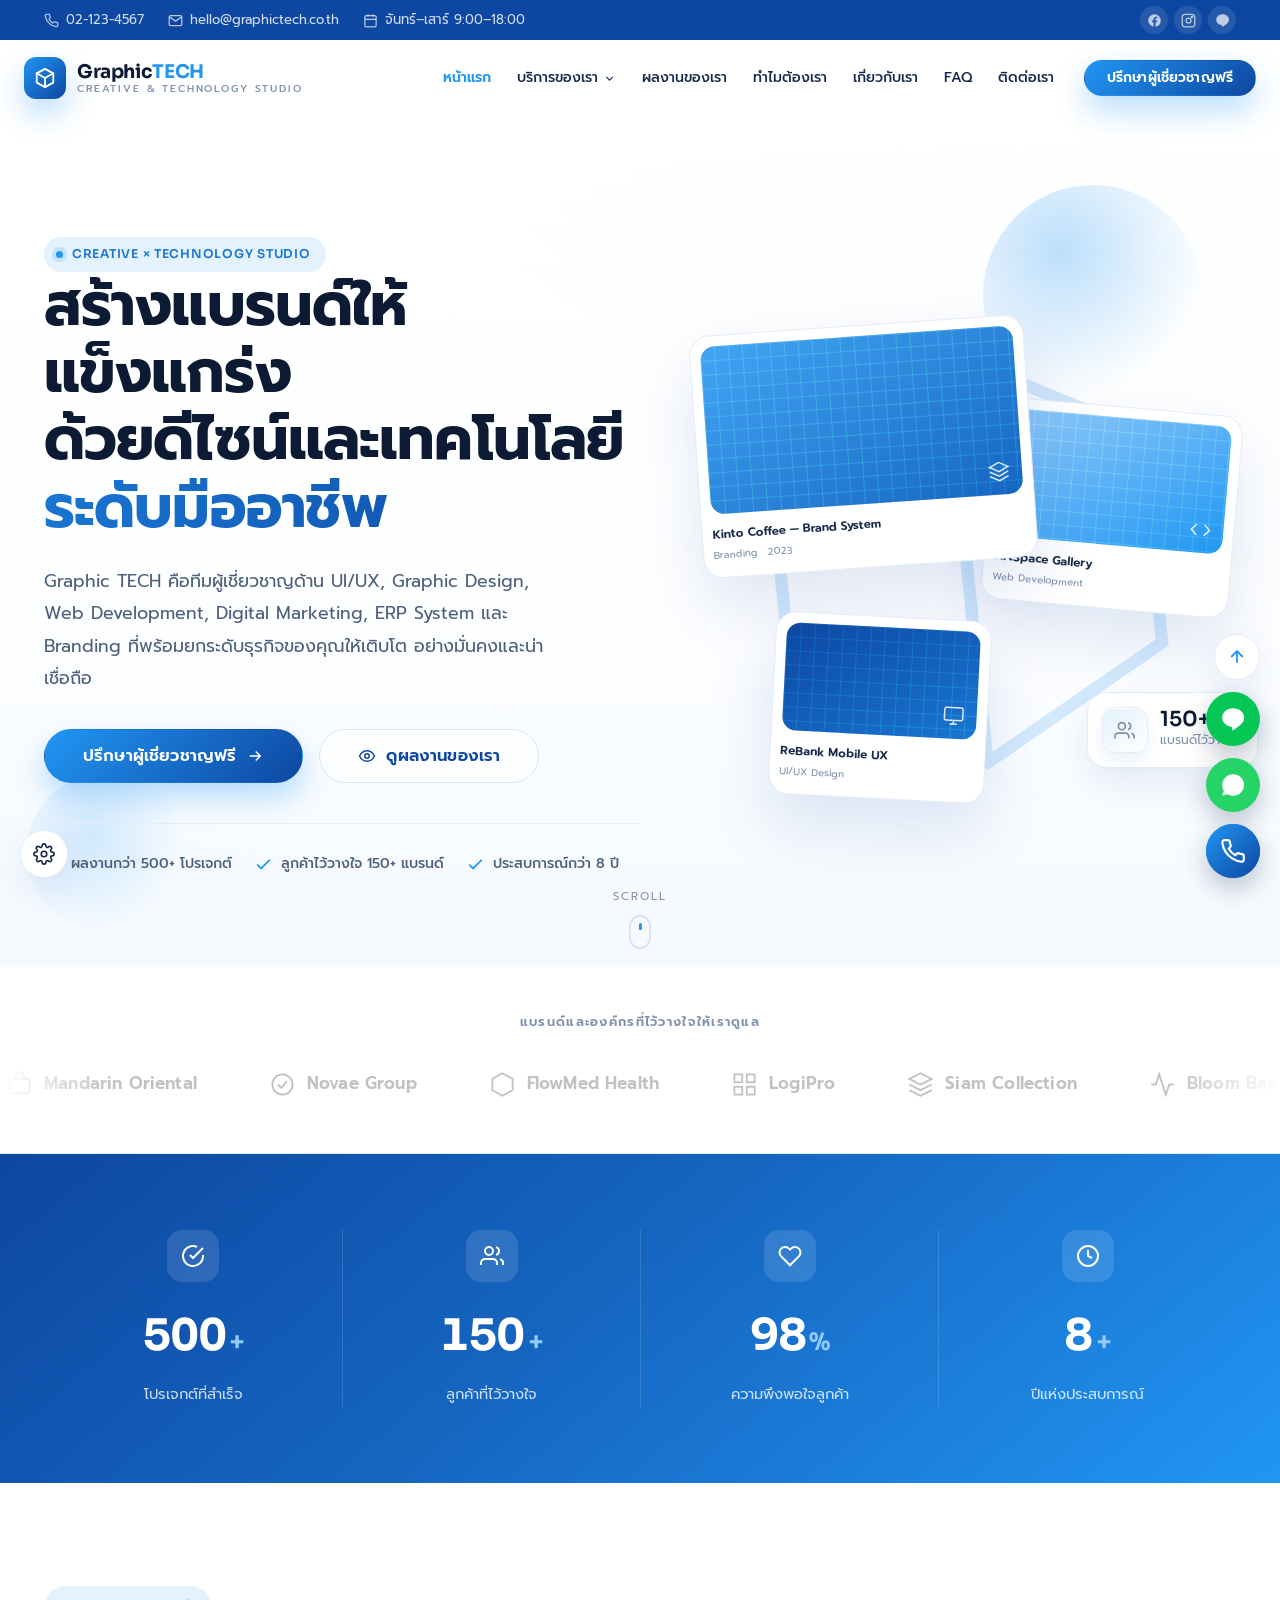
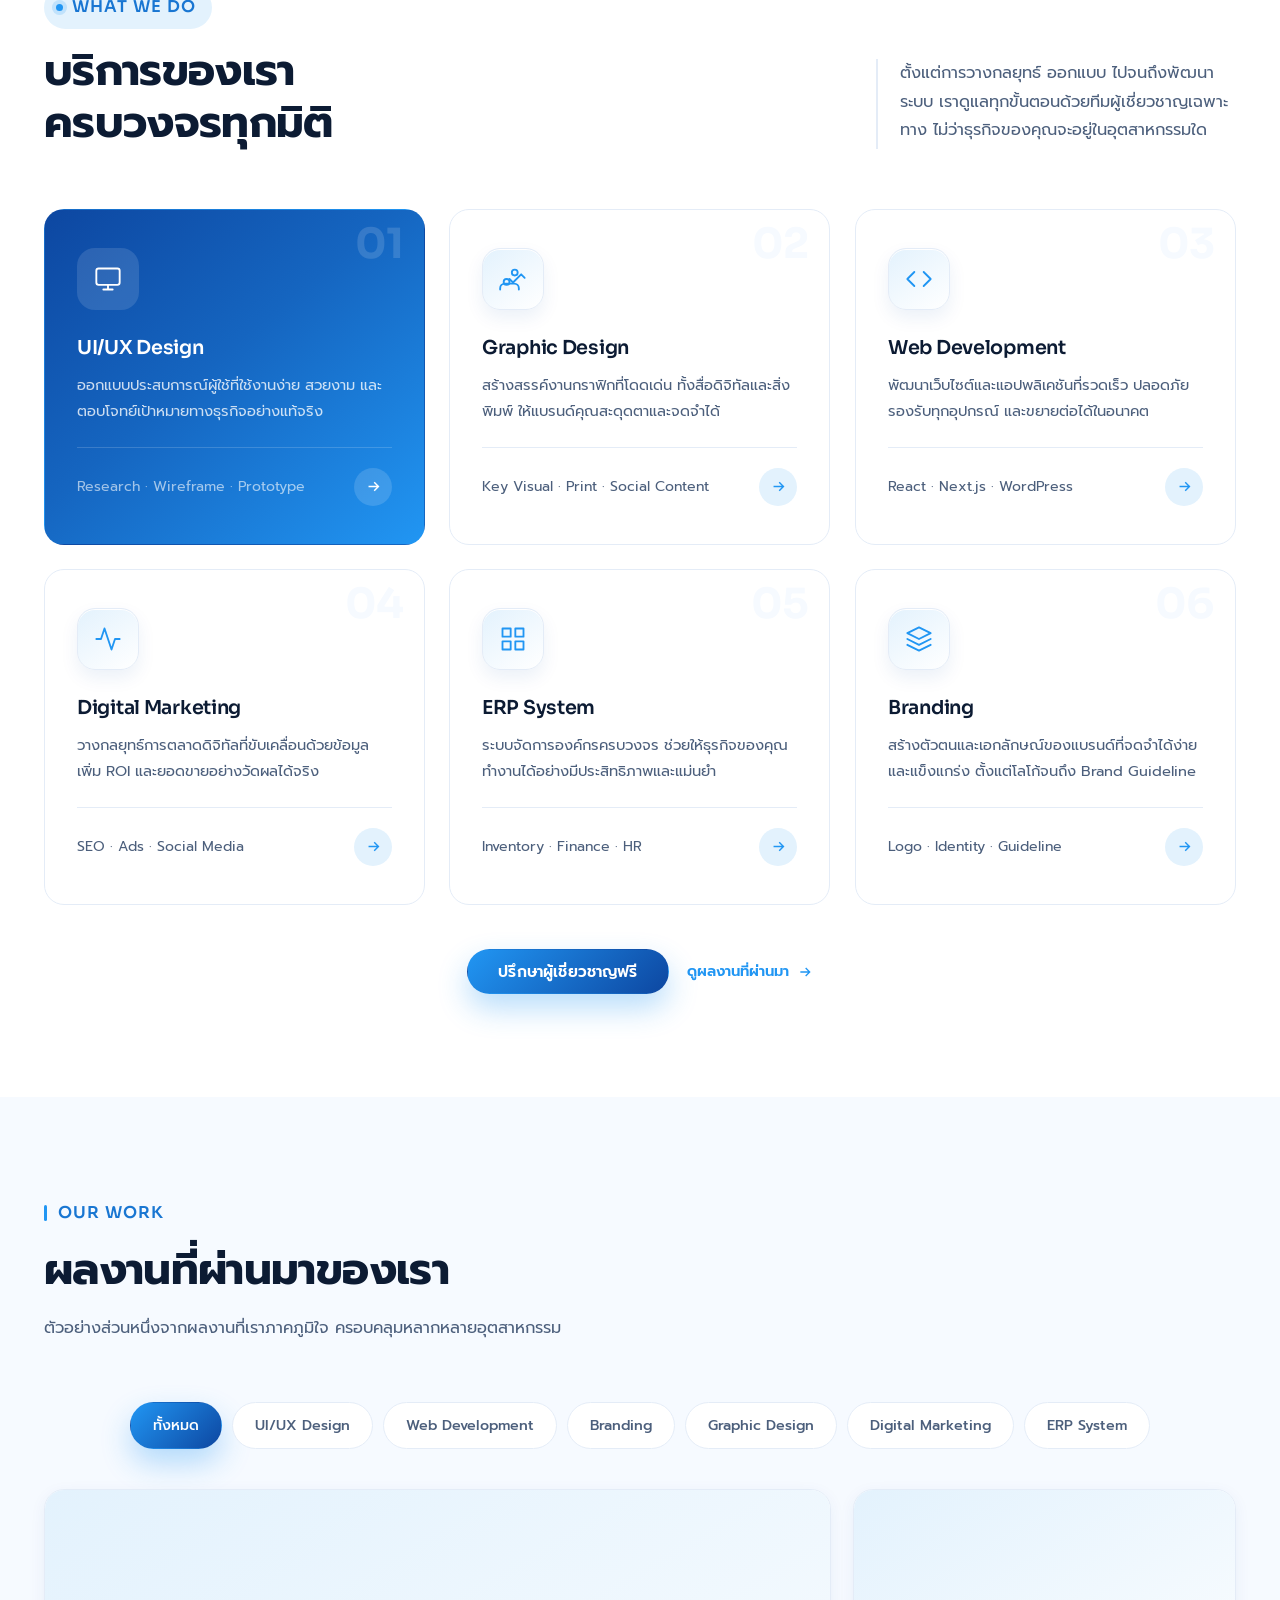
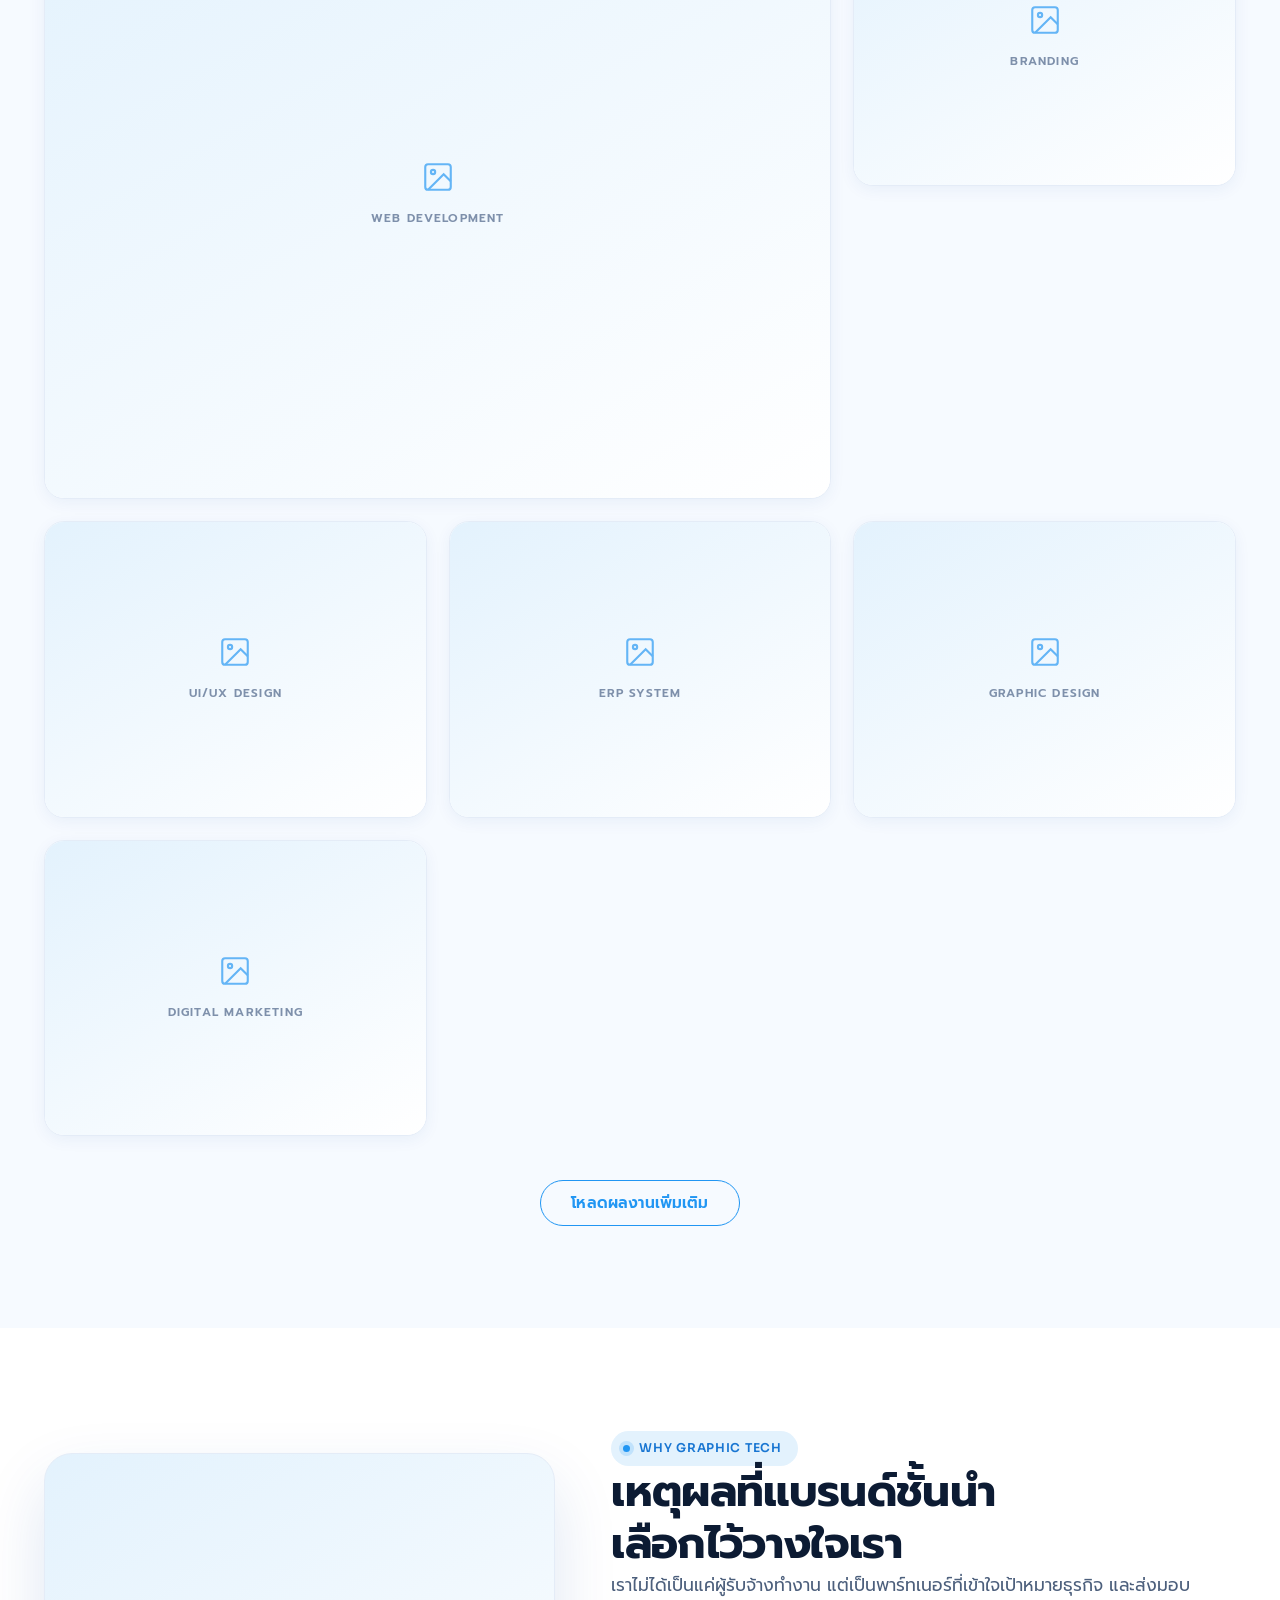
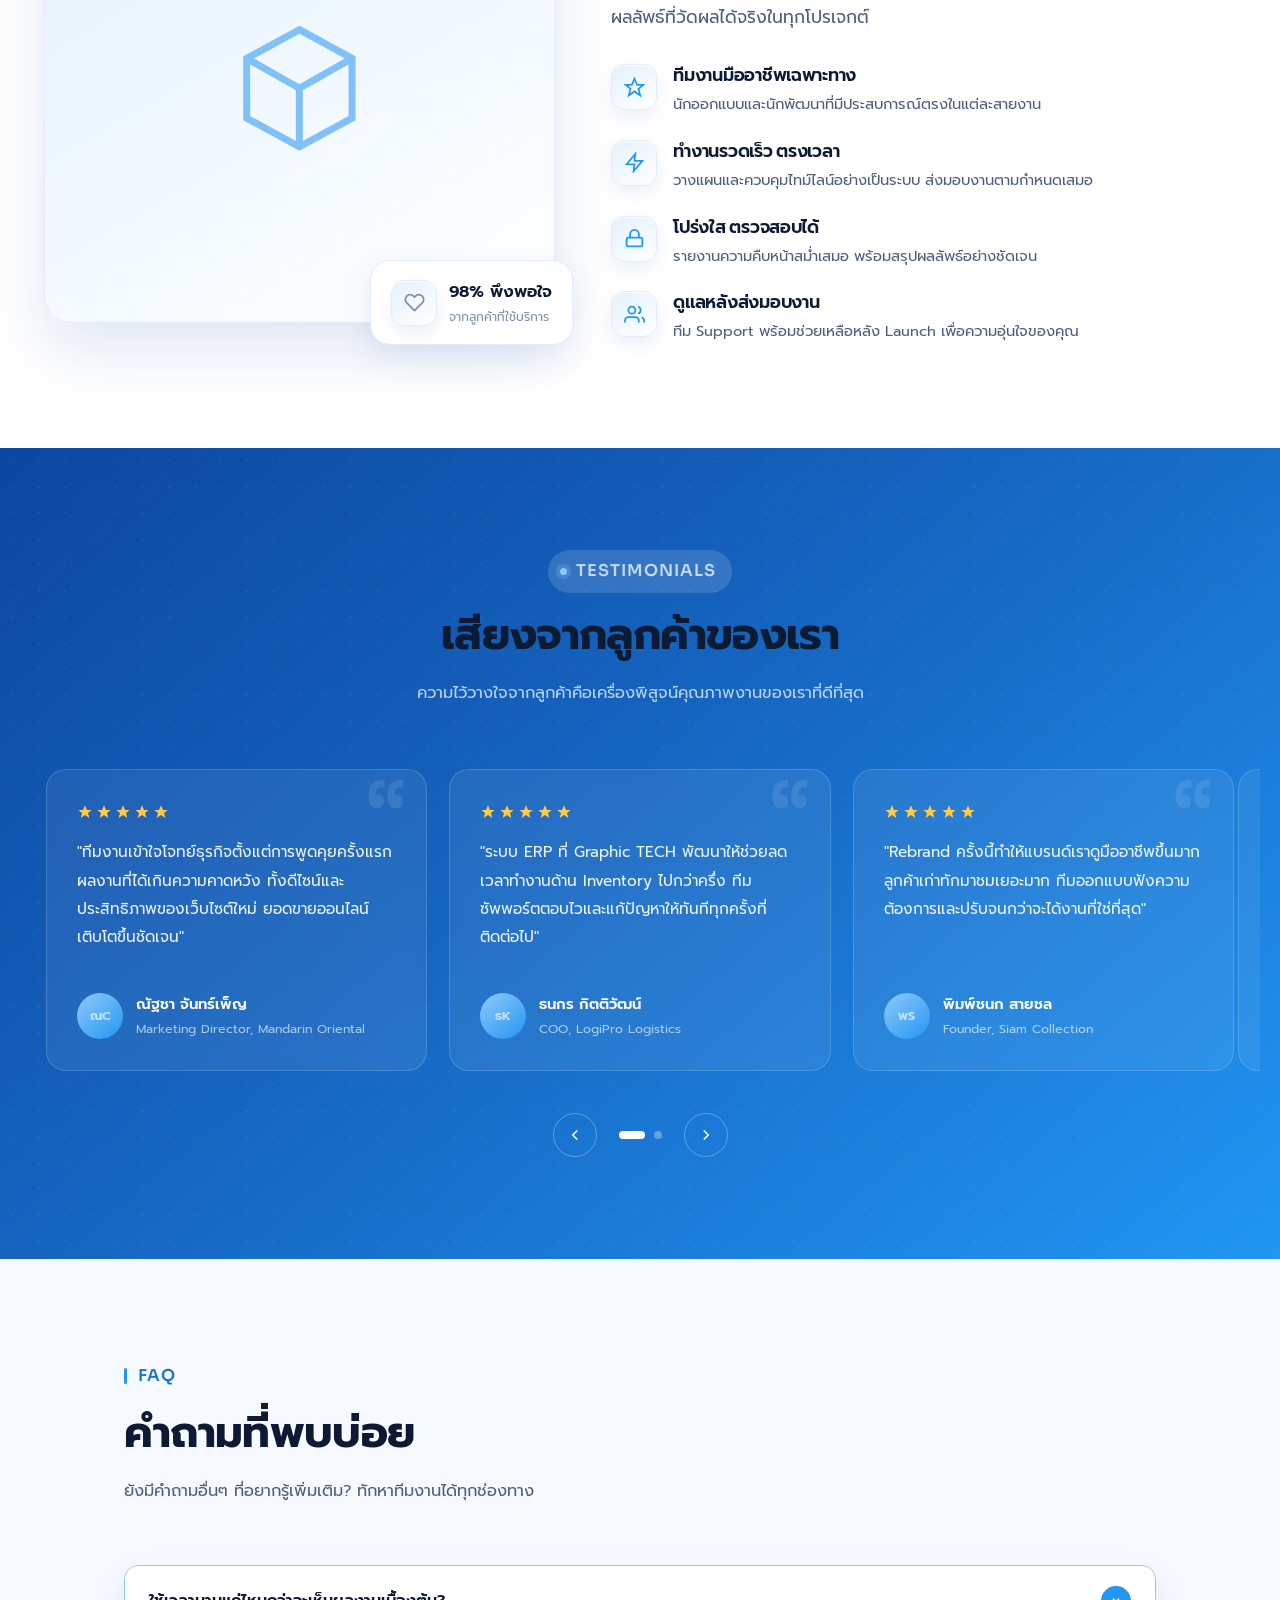
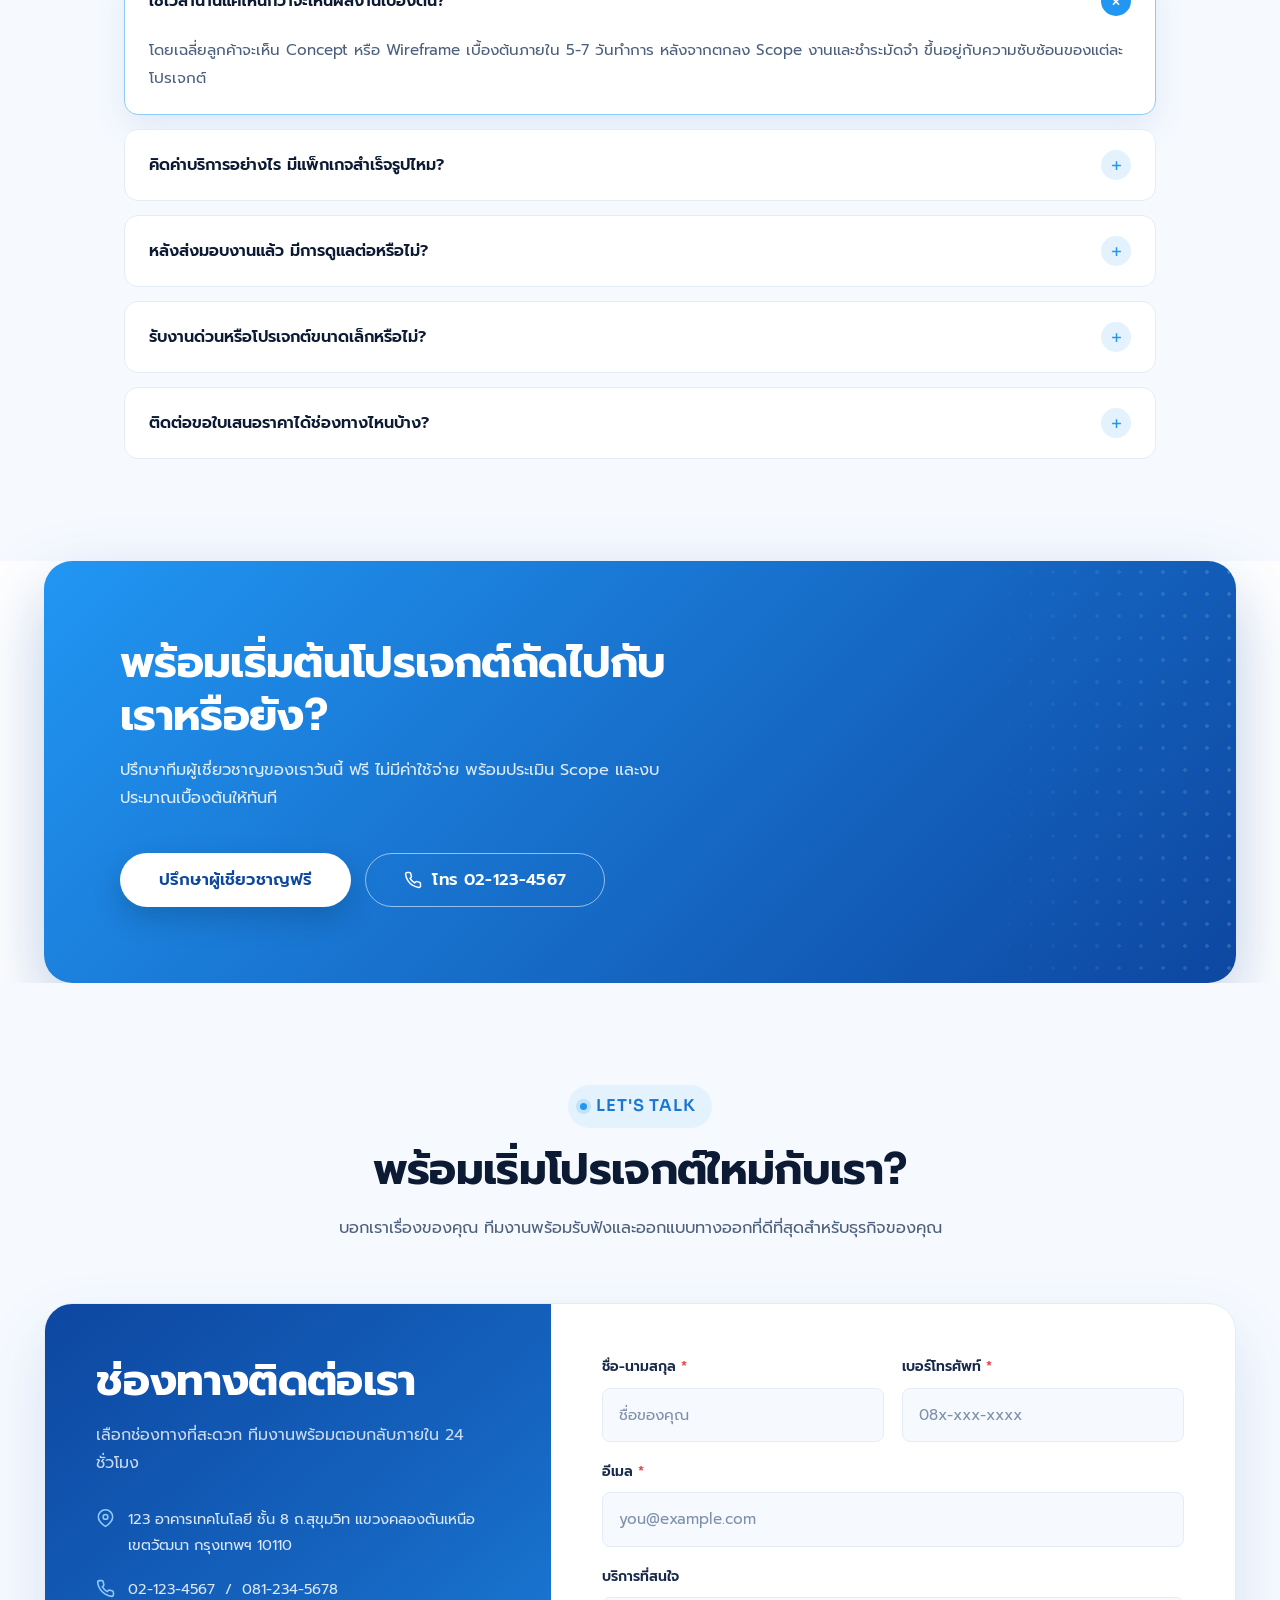
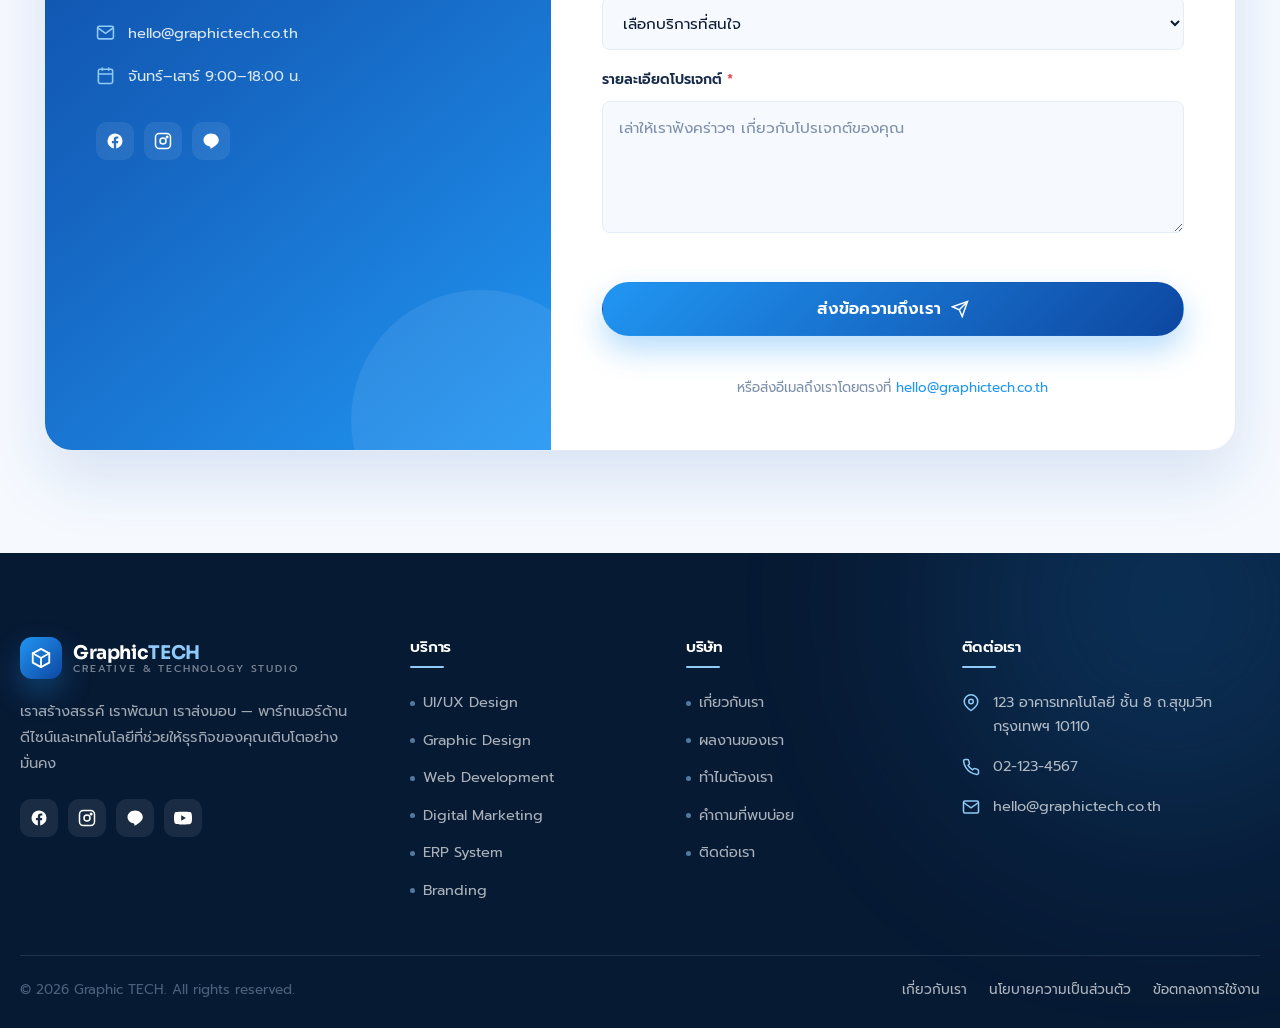
==== commit beda0276: "Fix responsive layout gaps and de-templatize the visual design Responsive fixes (audited 320px-1920p" ====
--- a/index.html
+++ b/index.html
@@ -7,7 +7,7 @@
 <title>Graphic TECH — Creative & Technology Studio | ที่ปรึกษาดีไซน์และเทคโนโลยีระดับมืออาชีพ</title>
 
 <link rel="preconnect" href="https://fonts.googleapis.com">
-<link rel="stylesheet" href="https://fonts.googleapis.com/css2?family=Prompt:wght@300;400;500;600;700;800&display=swap">
+<link rel="stylesheet" href="https://fonts.googleapis.com/css2?family=Prompt:wght@300;400;500;600;700;800&family=Sora:wght@400;500;600;700;800&display=swap">
 
 <link rel="stylesheet" href="css/base.css">
 <link rel="stylesheet" href="css/components.css">
@@ -171,30 +171,34 @@
 
         <div class="hero__visual hero-anim hd-3">
           <div class="hero__stage">
-            <div class="hero-card hero-card--main">
-              <div class="browser-bar"><span></span><span></span><span></span></div>
-              <div class="browser-body">
-                <div class="mock-bar w-45"></div>
-                <div class="mock-bar w-90"></div>
-                <div class="mock-bar w-70"></div>
-                <div class="mock-chart">
-                  <i style="height:38%"></i><i style="height:62%"></i><i style="height:48%"></i>
-                  <i style="height:80%"></i><i style="height:56%"></i><i style="height:70%"></i>
-                  <i style="height:44%"></i>
-                </div>
+            <svg class="hero__mark" viewBox="0 0 24 24" fill="none" stroke="currentColor" stroke-width="0.6" aria-hidden="true">
+              <path d="M12 2l9 4.9v10.2L12 22l-9-4.9V6.9L12 2z"/><path d="M12 22V12M21 6.9L12 12 3 6.9"/>
+            </svg>
+
+            <figure class="collage-card collage-card--a float-shape float-shape--sm" style="--r:-4deg">
+              <div class="collage-card__thumb">
+                <svg viewBox="0 0 24 24" fill="none" stroke="currentColor" stroke-width="1.6"><path d="M12 2L2 7l10 5 10-5-10-5zM2 17l10 5 10-5M2 12l10 5 10-5"/></svg>
               </div>
-            </div>
-            <div class="hero-card hero-card--stat hero-card--stat-1 float-shape float-shape--sm">
-              <span class="icon-tile icon-tile--sm"><svg viewBox="0 0 24 24" fill="none" stroke="currentColor" stroke-width="2"><path d="M12 2l3 7h7l-5.5 4.5L18.5 21 12 16.5 5.5 21l2-7.5L2 9h7z"/></svg></span>
-              <span><b>98%</b><span>ความพึงพอใจลูกค้า</span></span>
-            </div>
-            <div class="hero-card hero-card--stat hero-card--stat-2 float-shape float-shape--sm" style="--r:0deg">
-              <span class="icon-tile icon-tile--sm"><svg viewBox="0 0 24 24" fill="none" stroke="currentColor" stroke-width="2"><path d="M13 2L3 14h9l-1 8 10-12h-9l1-8z"/></svg></span>
-              <span><b>&lt;48 ชม.</b><span>ตอบกลับทุกคำปรึกษา</span></span>
-            </div>
-            <div class="hero-badge-float">
-              <span class="avatars"><span></span><span></span><span></span></span>
-              <small>150+ แบรนด์ไว้วางใจ</small>
+              <figcaption class="collage-card__tag">Kinto Coffee — Brand System<small>Branding · 2023</small></figcaption>
+            </figure>
+
+            <figure class="collage-card collage-card--b float-shape float-shape--sm" style="--r:5deg">
+              <div class="collage-card__thumb">
+                <svg viewBox="0 0 24 24" fill="none" stroke="currentColor" stroke-width="1.6"><polyline points="16 18 22 12 16 6"/><polyline points="8 6 2 12 8 18"/></svg>
+              </div>
+              <figcaption class="collage-card__tag">ArtSpace Gallery<small>Web Development</small></figcaption>
+            </figure>
+
+            <figure class="collage-card collage-card--c float-shape float-shape--sm" style="--r:3deg">
+              <div class="collage-card__thumb">
+                <svg viewBox="0 0 24 24" fill="none" stroke="currentColor" stroke-width="1.6"><rect x="2" y="3" width="20" height="14" rx="2"/><path d="M8 21h8M12 17v4"/></svg>
+              </div>
+              <figcaption class="collage-card__tag">ReBank Mobile UX<small>UI/UX Design</small></figcaption>
+            </figure>
+
+            <div class="hero__collage-stat">
+              <span class="icon-tile icon-tile--sm"><svg viewBox="0 0 24 24" fill="none" stroke="currentColor" stroke-width="2"><path d="M17 21v-2a4 4 0 00-4-4H5a4 4 0 00-4 4v2"/><circle cx="9" cy="7" r="4"/><path d="M23 21v-2a4 4 0 00-3-3.87M16 3.13a4 4 0 010 7.75"/></svg></span>
+              <span><b>150+</b><span>แบรนด์ไว้วางใจ</span></span>
             </div>
           </div>
         </div>
@@ -265,14 +269,17 @@
   <!-- ═══════════════════════ SERVICES ═══════════════════════ -->
   <section class="section services" id="services">
     <div class="container">
-      <div class="sec-head sec-head--center reveal">
-        <p class="eyebrow">What We Do</p>
-        <h2>บริการของเรา ครบวงจรทุกมิติ</h2>
-        <p>ตั้งแต่การวางกลยุทธ์ ออกแบบ ไปจนถึงพัฒนาระบบ เราดูแลทุกขั้นตอนด้วยทีมผู้เชี่ยวชาญเฉพาะทาง</p>
+      <div class="sec-head sec-head--split reveal">
+        <div class="sec-head__main">
+          <p class="eyebrow">What We Do</p>
+          <h2>บริการของเรา<br>ครบวงจรทุกมิติ</h2>
+        </div>
+        <p class="sec-head__aside">ตั้งแต่การวางกลยุทธ์ ออกแบบ ไปจนถึงพัฒนาระบบ เราดูแลทุกขั้นตอนด้วยทีมผู้เชี่ยวชาญเฉพาะทาง
+          ไม่ว่าธุรกิจของคุณจะอยู่ในอุตสาหกรรมใด</p>
       </div>
 
       <div class="grid grid-3">
-        <article class="service-card reveal d-1" data-page="service-uiux" tabindex="0" role="button" aria-label="UI/UX Design">
+        <article class="service-card service-card--featured reveal d-1" data-page="service-uiux" tabindex="0" role="button" aria-label="UI/UX Design">
           <span class="service-card__num">01</span>
           <span class="icon-tile">
             <svg viewBox="0 0 24 24" fill="none" stroke="currentColor" stroke-width="1.6" stroke-linecap="round" stroke-linejoin="round"><rect x="2" y="3" width="20" height="14" rx="2"/><path d="M8 21h8M12 17v4"/></svg>
@@ -363,8 +370,8 @@
   <!-- ═══════════════════════ PORTFOLIO ═══════════════════════ -->
   <section class="section portfolio" id="portfolio">
     <div class="container">
-      <div class="sec-head sec-head--center reveal">
-        <p class="eyebrow">Our Work</p>
+      <div class="sec-head reveal">
+        <p class="eyebrow eyebrow--tag">Our Work</p>
         <h2>ผลงานที่ผ่านมาของเรา</h2>
         <p>ตัวอย่างส่วนหนึ่งจากผลงานที่เราภาคภูมิใจ ครอบคลุมหลากหลายอุตสาหกรรม</p>
       </div>
@@ -555,8 +562,8 @@
   <!-- ═══════════════════════ FAQ ═══════════════════════ -->
   <section class="section section--soft" id="faq">
     <div class="container container--narrow">
-      <div class="sec-head sec-head--center reveal">
-        <p class="eyebrow">FAQ</p>
+      <div class="sec-head reveal">
+        <p class="eyebrow eyebrow--tag">FAQ</p>
         <h2>คำถามที่พบบ่อย</h2>
         <p>ยังมีคำถามอื่นๆ ที่อยากรู้เพิ่มเติม? ทักหาทีมงานได้ทุกช่องทาง</p>
       </div>
--- a/css/base.css
+++ b/css/base.css
@@ -69,6 +69,9 @@
   /* Type */
   --font: 'Prompt', 'Noto Sans Thai', 'Sarabun', -apple-system, BlinkMacSystemFont,
           'Segoe UI', sans-serif;
+  /* Display face for headlines/numerals/wordmark — falls back to Thai body
+     face automatically per-glyph, so Thai text stays in --font. */
+  --font-display: 'Sora', var(--font);
 
   /* Layout */
   --max-w:   1240px;
@@ -86,6 +89,8 @@
   scroll-behavior: smooth;
   scroll-padding-top: calc(var(--nav-h) + 20px);
   -webkit-text-size-adjust: 100%;
+  overflow-x: hidden;
+  width: 100%;
 }
 
 body {
@@ -119,6 +124,7 @@
    3. TYPOGRAPHY
    ------------------------------------------------------------ */
 h1, h2, h3, h4, h5, h6 {
+  font-family: var(--font-display);
   color: var(--ink);
   font-weight: 600;
   line-height: 1.25;
@@ -130,6 +136,9 @@
 h3 { font-size: clamp(1.2rem, 2vw, 1.5rem); }
 h4 { font-size: 1.1rem; }
 p  { color: var(--body); }
+
+/* Numerals read better in the display face — used for stats, prices, indices */
+.num-display { font-family: var(--font-display); font-variant-numeric: tabular-nums; }
 
 strong, b { font-weight: 600; color: var(--ink-2); }
 
@@ -170,6 +179,25 @@
 .sec-head h2         { margin-bottom: 18px; }
 .sec-head p          { font-size: 1.02rem; }
 
+/* Asymmetric variant: heading left, supporting copy set apart on the right —
+   used instead of sec-head--center where a centered block would just repeat
+   the same treatment as every other section. */
+.sec-head--split {
+  max-width: none;
+  display: flex;
+  align-items: flex-end;
+  justify-content: space-between;
+  gap: 48px;
+}
+.sec-head--split .sec-head__main { max-width: 480px; }
+.sec-head--split h2 { margin-bottom: 0; }
+.sec-head__aside {
+  max-width: 360px;
+  padding-bottom: 4px;
+  border-left: 2px solid var(--line);
+  padding-left: 22px;
+}
+
 .eyebrow {
   display: inline-flex;
   align-items: center;
@@ -178,7 +206,8 @@
   background: var(--primary-soft);
   color: var(--primary-dark);
   border-radius: var(--r-pill);
-  font-size: .78rem;
+  font-family: var(--font-display);
+  font-size: .76rem;
   font-weight: 600;
   letter-spacing: .06em;
   text-transform: uppercase;
@@ -192,6 +221,23 @@
 }
 .eyebrow--light { background: rgba(255,255,255,.14); color: #fff; }
 .eyebrow--light::before { background: var(--blue-200); box-shadow: 0 0 0 4px rgba(144,202,249,.22); }
+
+/* Alternate treatment: no pill, just a rule + label — used to break up
+   the rhythm when a pill eyebrow appears in every section. */
+.eyebrow--tag {
+  background: none;
+  padding: 0 0 0 14px;
+  border-radius: 0;
+  position: relative;
+}
+.eyebrow--tag::before {
+  position: absolute;
+  left: 0; top: 50%;
+  width: 3px; height: 16px;
+  border-radius: 2px;
+  transform: translateY(-50%);
+  box-shadow: none;
+}
 
 /* Grid helpers */
 .grid       { display: grid; gap: 24px; }
@@ -252,6 +298,15 @@
   .grid-4 { grid-template-columns: repeat(2, 1fr); }
   .grid-3 { grid-template-columns: repeat(2, 1fr); }
 }
+@media (max-width: 780px) {
+  .sec-head--split {
+    flex-direction: column;
+    align-items: flex-start;
+    gap: 20px;
+  }
+  .sec-head--split .sec-head__main { max-width: none; }
+  .sec-head__aside { max-width: none; }
+}
 @media (max-width: 700px) {
   :root { --gutter: 18px; }
   body  { font-size: 15px; }
--- a/css/components.css
+++ b/css/components.css
@@ -27,17 +27,6 @@
               color var(--t), border-color var(--t);
 }
 .btn svg { width: 18px; height: 18px; flex-shrink: 0; }
-
-/* Sheen sweep — subtle premium detail */
-.btn::after {
-  content: '';
-  position: absolute;
-  inset: 0;
-  background: linear-gradient(115deg, transparent 35%, rgba(255,255,255,.35) 50%, transparent 65%);
-  transform: translateX(-120%);
-  transition: transform .7s var(--ease-out);
-}
-.btn:hover::after { transform: translateX(120%); }
 
 .btn-primary {
   background: var(--grad-primary);
--- a/css/layout.css
+++ b/css/layout.css
@@ -91,6 +91,7 @@
   line-height: 1.15;
 }
 .nav__logo-text b {
+  font-family: var(--font-display);
   font-size: 1.18rem;
   font-weight: 700;
   color: var(--ink);
@@ -629,7 +630,7 @@
   .footer__top { grid-template-columns: repeat(2, 1fr); gap: 38px; }
 }
 
-@media (max-width: 900px) {
+@media (max-width: 1220px) {
   .nav__toggle { display: flex; }
   .nav__actions .btn { display: none; }
 
@@ -654,7 +655,8 @@
   .nav__mega {
     position: static;
     transform: none;
-    width: 100%;
+    width: calc(100% - 14px);
+    box-sizing: border-box;
     opacity: 1;
     visibility: visible;
     pointer-events: auto;
@@ -699,3 +701,11 @@
   .admin-fab { left: 14px; bottom: 16px; width: 42px; height: 42px; }
   .admin-panel { left: 14px; bottom: 70px; width: calc(100vw - 28px); max-width: 300px; }
 }
+
+@media (max-width: 400px) {
+  .nav__logo-text small { display: none; }
+  .nav__logo-mark { width: 36px; height: 36px; }
+  .nav__logo-mark svg { width: 19px; height: 19px; }
+  .nav__logo-text b { font-size: 1.05rem; }
+  .nav__inner { gap: 10px; }
+}
--- a/css/home.css
+++ b/css/home.css
@@ -106,107 +106,107 @@
 
 .hero__trust { padding-top: 28px; border-top: 1px solid var(--line); }
 
-/* Visual side — mock browser / composition card */
+/* Visual side — an asymmetric work-collage, not a generic dashboard mockup */
 .hero__visual {
   position: relative;
   z-index: 1;
 }
 .hero__stage {
   position: relative;
-  aspect-ratio: 6 / 5.4;
-}
-
-.hero-card {
+  aspect-ratio: 6 / 5.6;
+}
+
+/* Oversized brand mark sitting behind the collage as a quiet watermark */
+.hero__mark {
+  position: absolute;
+  top: 50%; left: 50%;
+  width: 92%;
+  transform: translate(-50%, -50%) rotate(-6deg);
+  color: var(--blue-100);
+  z-index: 0;
+}
+
+.collage-card {
   position: absolute;
   background: #fff;
   border: 1px solid var(--line);
   border-radius: var(--r-lg);
   box-shadow: var(--shadow-lg);
-}
-.hero-card--main {
-  inset: 6% 4% 10% 10%;
-  overflow: hidden;
-  padding: 0;
-}
-.hero-card--main .browser-bar {
-  display: flex;
-  align-items: center;
-  gap: 7px;
-  padding: 14px 18px;
-  border-bottom: 1px solid var(--line);
-  background: var(--surface-2);
-}
-.browser-bar span {
-  width: 10px; height: 10px;
-  border-radius: 50%;
-  background: var(--line-2);
-}
-.browser-bar span:nth-child(1) { background: #FF5F57; }
-.browser-bar span:nth-child(2) { background: #FEBC2E; }
-.browser-bar span:nth-child(3) { background: #28C840; }
-.hero-card--main .browser-body {
-  padding: 24px;
-  display: flex;
-  flex-direction: column;
-  gap: 14px;
-}
-.mock-bar { height: 12px; border-radius: 6px; background: var(--surface-3); }
-.mock-bar.w-70 { width: 70%; }
-.mock-bar.w-45 { width: 45%; }
-.mock-bar.w-90 { width: 90%; }
-.mock-chart {
-  margin-top: 6px;
-  height: 128px;
-  border-radius: var(--r-md);
-  background: linear-gradient(180deg, var(--blue-50), #fff);
+  padding: 10px 10px 14px;
+  transition: transform var(--t-slow);
+}
+.collage-card:hover { transform: translateY(-6px) rotate(0deg) !important; }
+
+.collage-card__thumb {
+  border-radius: calc(var(--r-lg) - 6px);
+  position: relative;
+  overflow: hidden;
+}
+.collage-card__thumb::after {
+  content: '';
+  position: absolute;
+  inset: 0;
+  background-image: linear-gradient(rgba(255,255,255,.5) 1px, transparent 1px),
+                     linear-gradient(90deg, rgba(255,255,255,.5) 1px, transparent 1px);
+  background-size: 14px 14px;
+  mix-blend-mode: overlay;
+  opacity: .5;
+}
+.collage-card__thumb svg {
+  position: absolute;
+  bottom: 12px; right: 12px;
+  width: 22px; height: 22px;
+  color: rgba(255,255,255,.85);
+}
+
+.collage-card--a {
+  width: 62%;
+  top: 4%; left: 0;
+  transform: rotate(var(--r, -4deg));
+  z-index: 3;
+}
+.collage-card--a .collage-card__thumb { height: 168px; background: linear-gradient(150deg, var(--blue-400), var(--blue-700)); }
+
+.collage-card--b {
+  width: 46%;
+  top: 20%; right: 0;
+  transform: rotate(var(--r, 5deg));
+  z-index: 2;
+}
+.collage-card--b .collage-card__thumb { height: 128px; background: linear-gradient(150deg, var(--blue-200), var(--blue-500)); }
+
+.collage-card--c {
+  width: 40%;
+  bottom: 2%; left: 14%;
+  transform: rotate(var(--r, 3deg));
+  z-index: 4;
+}
+.collage-card--c .collage-card__thumb { height: 108px; background: linear-gradient(150deg, var(--primary-deep), var(--blue-600)); }
+
+.collage-card__tag {
+  display: block;
+  margin-top: 10px;
+  font-size: .74rem;
+  font-weight: 600;
+  color: var(--ink-2);
+}
+.collage-card__tag small { display: block; font-weight: 400; color: var(--muted); margin-top: 1px; }
+
+.hero__collage-stat {
+  position: absolute;
+  bottom: 8%; right: -4%;
+  z-index: 5;
+  display: flex;
+  align-items: center;
+  gap: 12px;
+  padding: 14px 18px 14px 14px;
+  background: #fff;
   border: 1px solid var(--line);
-  display: flex;
-  align-items: flex-end;
-  gap: 8px;
-  padding: 14px;
-}
-.mock-chart i {
-  flex: 1;
-  border-radius: 5px 5px 0 0;
-  background: linear-gradient(180deg, var(--blue-400), var(--blue-600));
-  animation: float-y-sm 4s ease-in-out infinite;
-}
-
-.hero-card--stat {
-  width: 190px;
-  padding: 18px 20px;
-  display: flex;
-  align-items: center;
-  gap: 13px;
-}
-.hero-card--stat-1 { top: -4%; right: -2%; }
-.hero-card--stat-2 { bottom: 4%; left: -6%; }
-.hero-card--stat .icon-tile--sm { flex-shrink: 0; }
-.hero-card--stat b { display: block; font-size: 1.2rem; color: var(--ink); }
-.hero-card--stat span { font-size: .76rem; color: var(--muted); }
-
-.hero-badge-float {
-  position: absolute;
-  top: 40%; left: -10%;
-  display: flex;
-  align-items: center;
-  gap: 10px;
-  padding: 10px 16px 10px 10px;
-  background: #fff;
-  border: 1px solid var(--line);
-  border-radius: var(--r-pill);
+  border-radius: var(--r-lg);
   box-shadow: var(--shadow-md);
 }
-.hero-badge-float .avatars { display: flex; }
-.hero-badge-float .avatars span {
-  width: 26px; height: 26px;
-  border-radius: 50%;
-  border: 2px solid #fff;
-  margin-left: -8px;
-  background: var(--grad-primary);
-}
-.hero-badge-float .avatars span:first-child { margin-left: 0; }
-.hero-badge-float small { font-size: .76rem; font-weight: 600; color: var(--ink-2); }
+.hero__collage-stat b { display: block; font-family: var(--font-display); font-size: 1.3rem; color: var(--ink); line-height: 1; }
+.hero__collage-stat span { font-size: .76rem; color: var(--muted); }
 
 .hero__scroll {
   position: absolute;
@@ -264,17 +264,7 @@
   padding: 0;
   background: var(--grad-deep);
   position: relative;
-  overflow: hidden;
-}
-.stats::before,
-.stats::after {
-  content: '';
-  position: absolute;
-  border-radius: 50%;
-  background: rgba(255, 255, 255, .08);
-}
-.stats::before { width: 340px; height: 340px; top: -160px; left: -80px; }
-.stats::after  { width: 260px; height: 260px; bottom: -140px; right: 8%; }
+}
 
 .stats__grid {
   position: relative;
@@ -303,6 +293,7 @@
   align-items: baseline;
   justify-content: center;
   gap: 3px;
+  font-family: var(--font-display);
   font-size: clamp(2rem, 3.4vw, 2.85rem);
   font-weight: 700;
   color: #fff;
@@ -351,12 +342,16 @@
 
 .service-card__num {
   position: absolute;
-  top: 22px; right: 26px;
-  font-size: .78rem;
+  top: 14px; right: 22px;
+  font-family: var(--font-display);
+  font-size: 2.6rem;
   font-weight: 700;
-  color: var(--line-2);
-  letter-spacing: .05em;
-}
+  color: var(--surface-2);
+  letter-spacing: -.03em;
+  line-height: 1;
+  transition: color var(--t);
+}
+.service-card:hover .service-card__num { color: var(--line-2); }
 
 .service-card .icon-tile { margin-bottom: 26px; }
 .service-card:hover .icon-tile {
@@ -365,6 +360,32 @@
   transform: scale(1.06) rotate(-4deg);
   box-shadow: var(--shadow-blue);
 }
+
+/* Featured card: the first service gets a distinct filled treatment so the
+   grid doesn't read as six identical repeats of the same component. */
+.service-card--featured {
+  background: var(--grad-deep);
+  border-color: transparent;
+}
+.service-card--featured .service-card__num { color: rgba(255,255,255,.14); }
+.service-card--featured:hover .service-card__num { color: rgba(255,255,255,.22); }
+.service-card--featured h3,
+.service-card--featured p { color: #fff; }
+.service-card--featured p { color: rgba(255,255,255,.78); }
+.service-card--featured .icon-tile {
+  background: rgba(255,255,255,.12);
+  color: #fff;
+  border-color: transparent;
+  box-shadow: none;
+}
+.service-card--featured:hover .icon-tile {
+  background: #fff;
+  color: var(--primary-deep);
+}
+.service-card--featured .service-card__foot { border-top-color: rgba(255,255,255,.16); }
+.service-card--featured .small { color: rgba(255,255,255,.6); }
+.service-card--featured .service-card__arrow { background: rgba(255,255,255,.14); color: #fff; }
+.service-card--featured:hover .service-card__arrow { background: #fff; color: var(--primary-deep); }
 
 .service-card h3 { font-size: 1.2rem; margin-bottom: 12px; }
 .service-card p { font-size: .92rem; line-height: 1.8; margin-bottom: 22px; }
@@ -598,10 +619,22 @@
   background: rgba(255, 255, 255, .07);
   border: 1px solid rgba(255, 255, 255, .16);
   border-radius: var(--r-lg);
-  padding: 30px;
+  padding: 34px 30px 30px;
+  position: relative;
   backdrop-filter: blur(6px);
 }
-.t-card__stars { display: flex; gap: 3px; margin-bottom: 18px; color: #FFC94A; }
+.t-card::before {
+  content: '“';
+  position: absolute;
+  top: 2px; right: 20px;
+  font-family: var(--font-display);
+  font-size: 5rem;
+  font-weight: 700;
+  line-height: 1;
+  color: rgba(255, 255, 255, .1);
+  pointer-events: none;
+}
+.t-card__stars { display: flex; gap: 3px; margin-bottom: 18px; color: #FFC94A; position: relative; }
 .t-card__stars svg { width: 16px; height: 16px; }
 .t-card__quote {
   color: rgba(255, 255, 255, .92);
@@ -669,18 +702,14 @@
 .cta-band__inner::before {
   content: '';
   position: absolute;
-  top: -120px; right: -80px;
-  width: 340px; height: 340px;
-  border-radius: 50%;
-  background: rgba(255,255,255,.14);
-}
-.cta-band__inner::after {
-  content: '';
-  position: absolute;
-  bottom: -140px; left: 10%;
-  width: 280px; height: 280px;
-  border-radius: 50%;
-  background: rgba(255,255,255,.08);
+  top: 0; right: 0;
+  width: 260px; height: 100%;
+  background-image: radial-gradient(rgba(255,255,255,.28) 1.6px, transparent 1.6px);
+  background-size: 22px 22px;
+  -webkit-mask-image: linear-gradient(to left, #000, transparent);
+  mask-image: linear-gradient(to left, #000, transparent);
+  opacity: .55;
+  pointer-events: none;
 }
 .cta-band__text { position: relative; z-index: 1; max-width: 560px; }
 .cta-band__text h2 { color: #fff; margin-bottom: 14px; }
@@ -746,8 +775,10 @@
 @media (max-width: 700px) {
   .hero-scroll-hint,
   .hero__scroll { display: none; }
-  .hero-card--stat,
-  .hero-badge-float { display: none; }
+  .hero__collage-stat { display: none; }
+  .collage-card--a { width: 68%; }
+  .collage-card--b { width: 48%; }
+  .collage-card--c { width: 44%; }
   .stats__grid { grid-template-columns: 1fr 1fr; }
   .stat { border-left: none !important; }
   .services .grid-3,
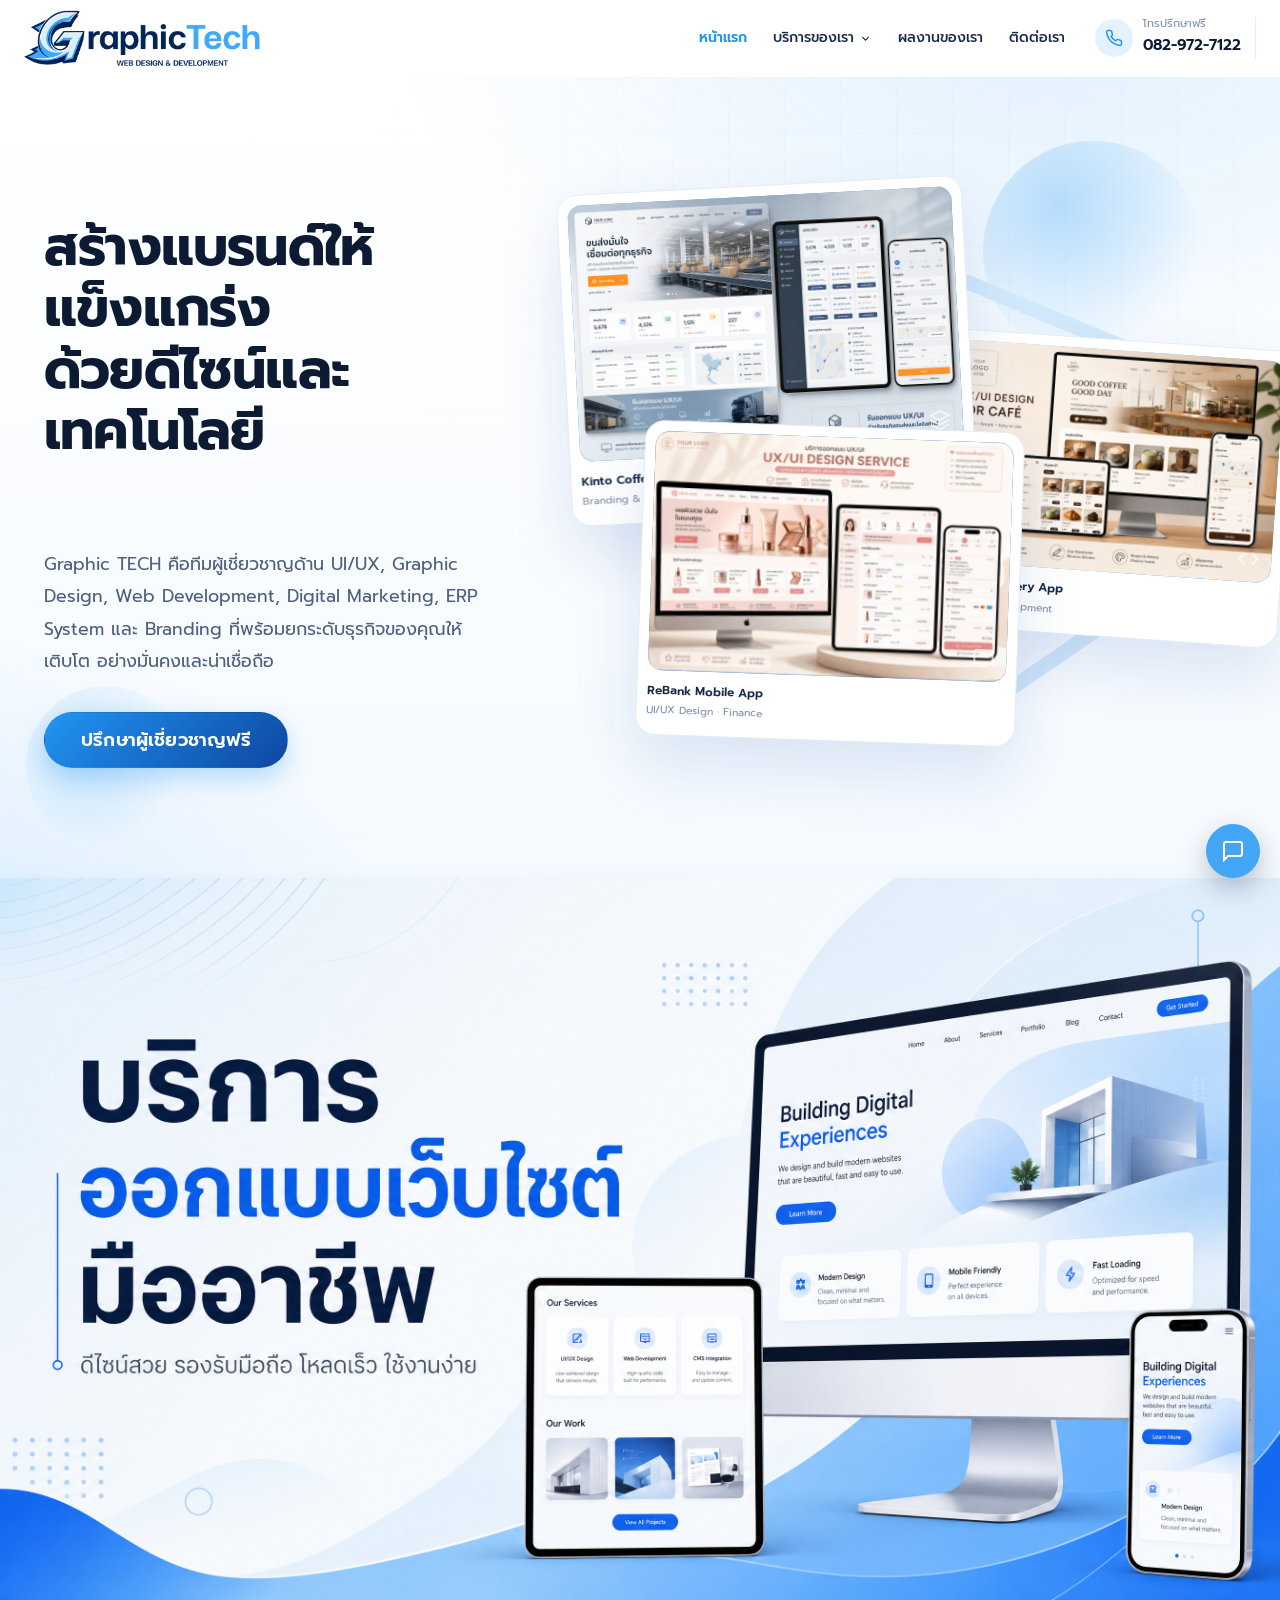
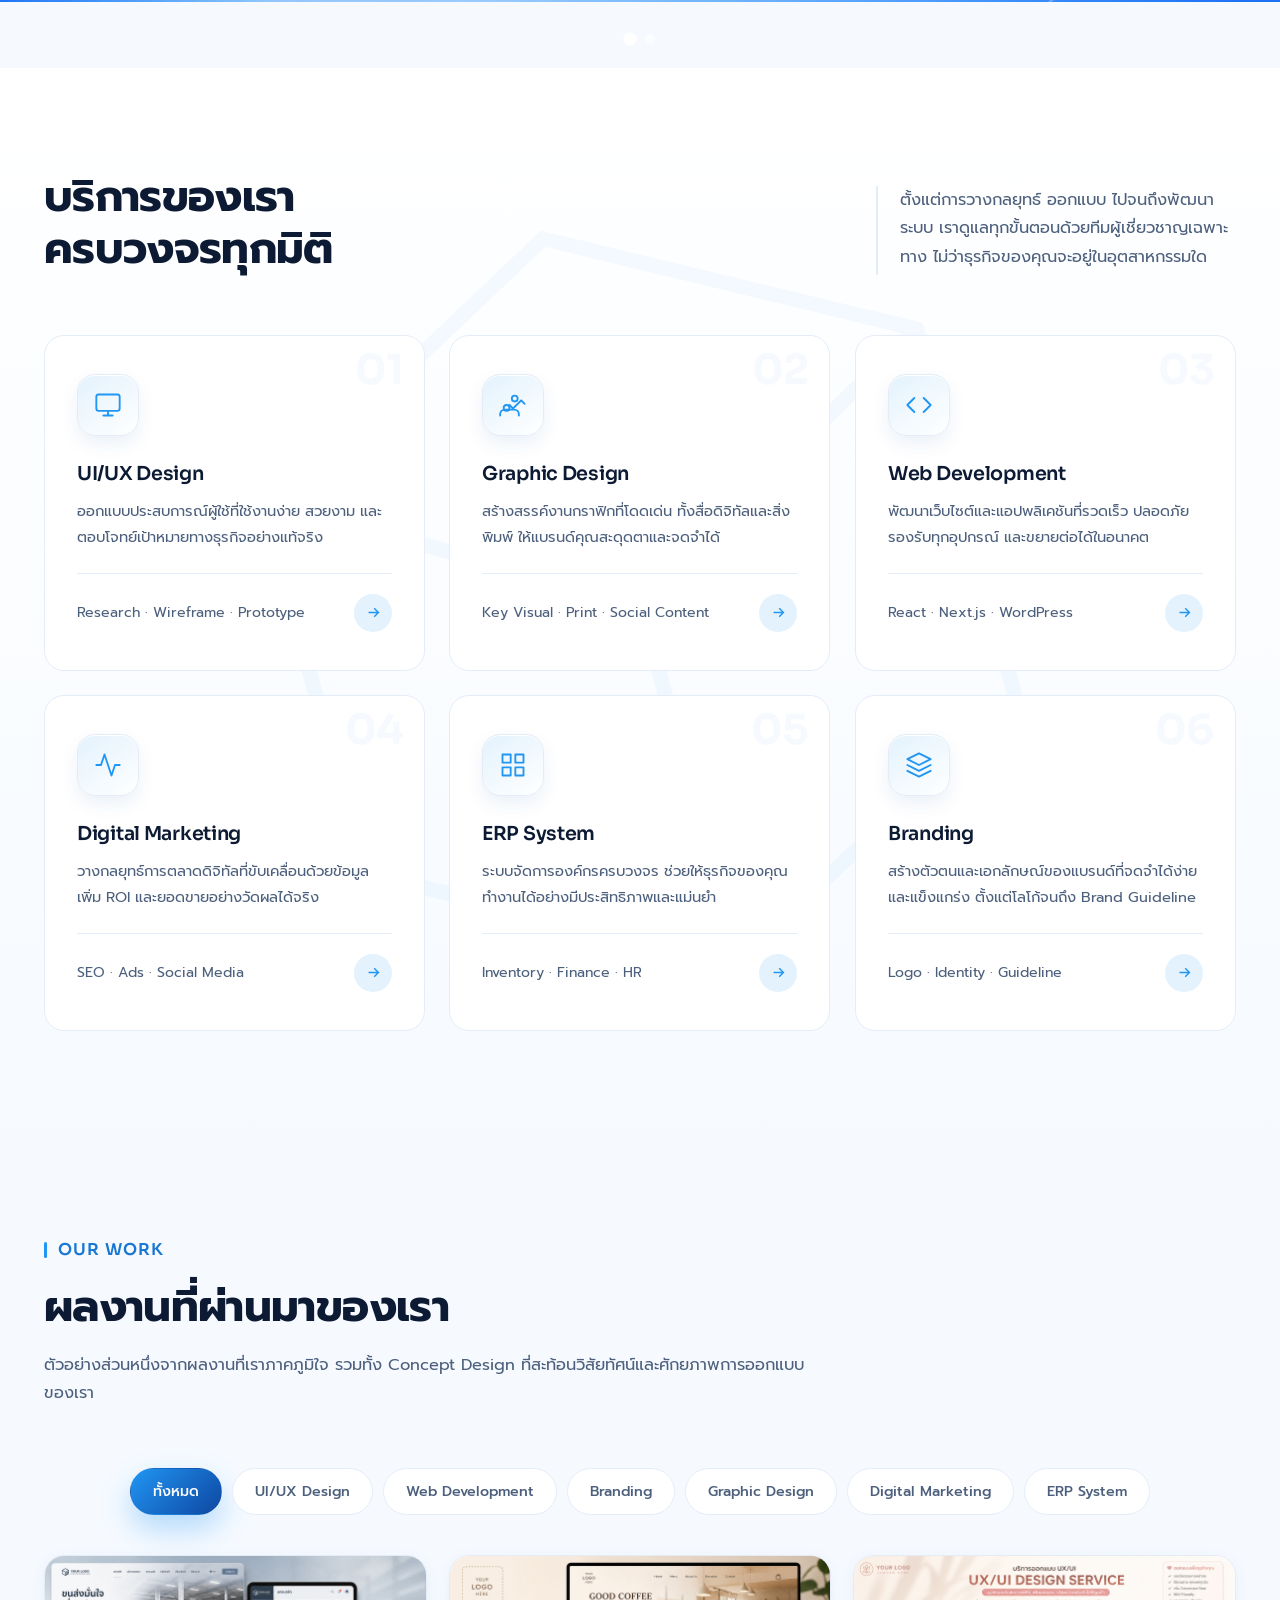
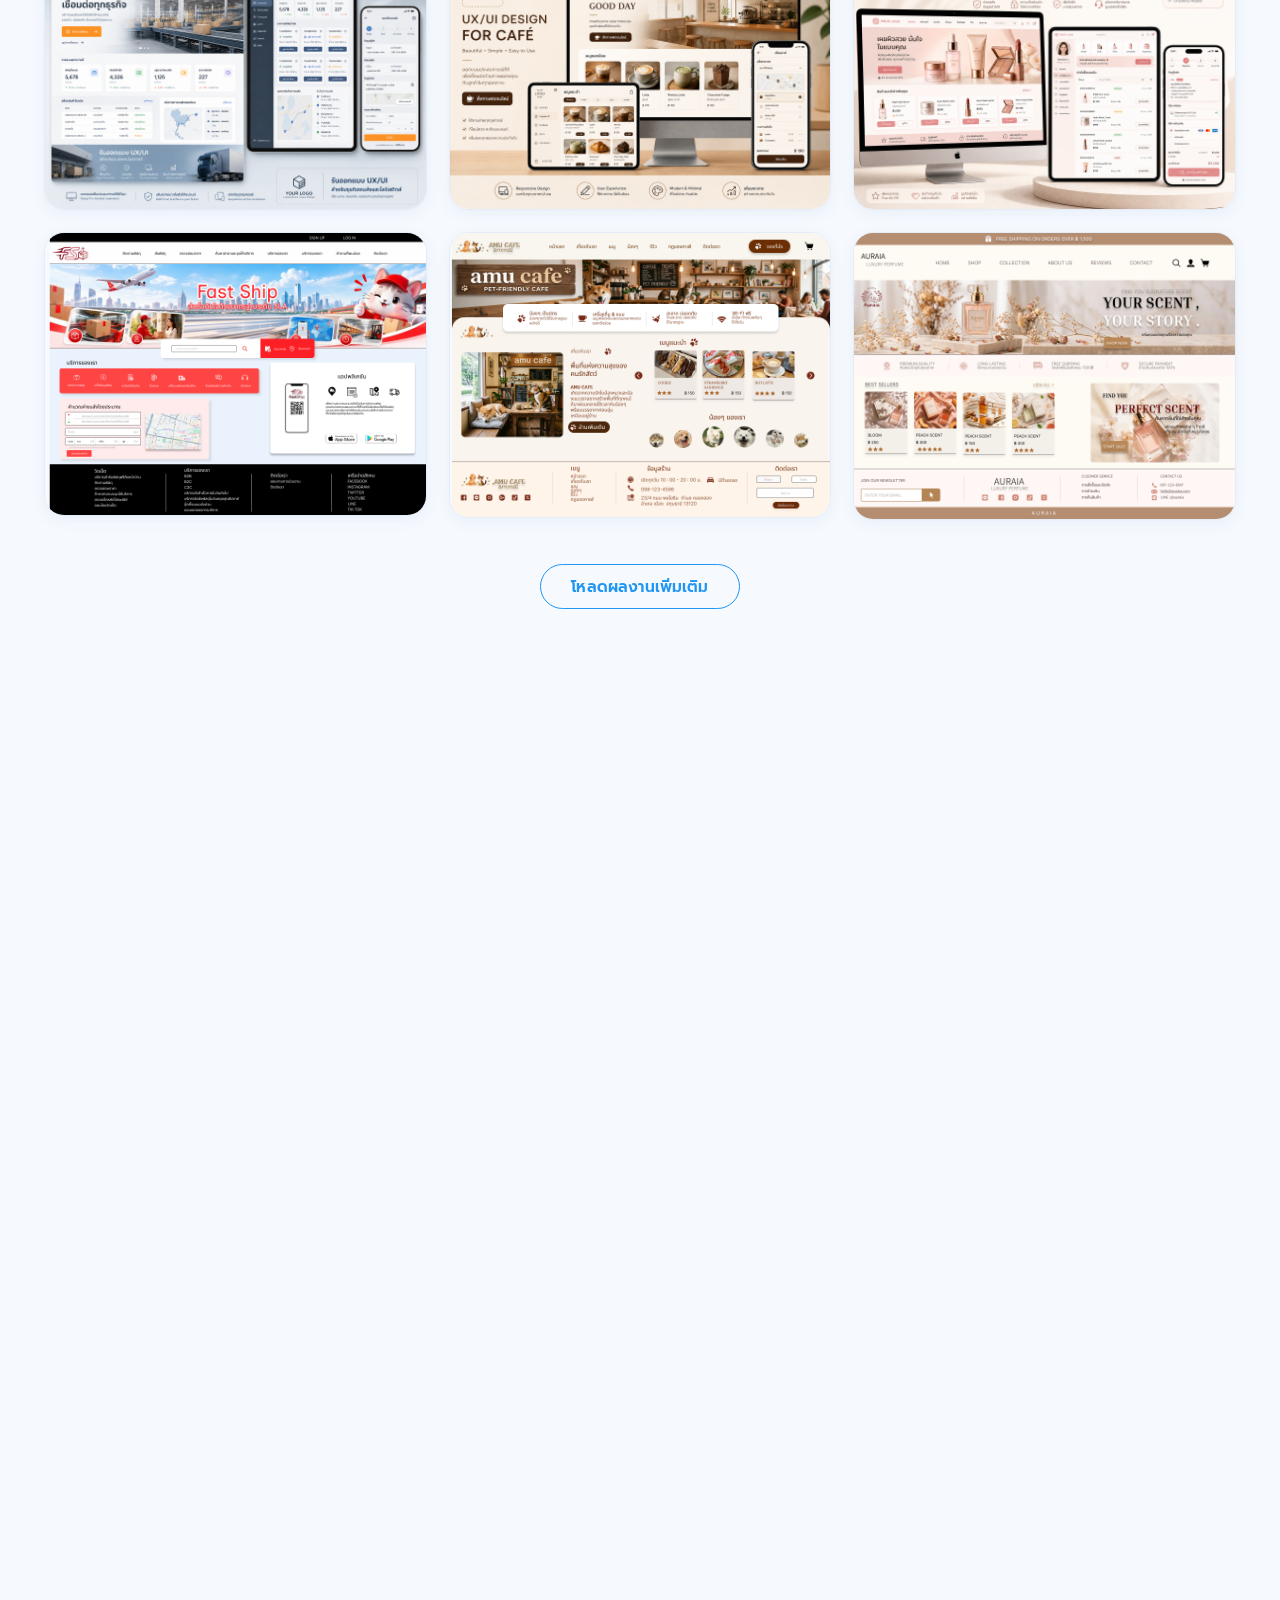
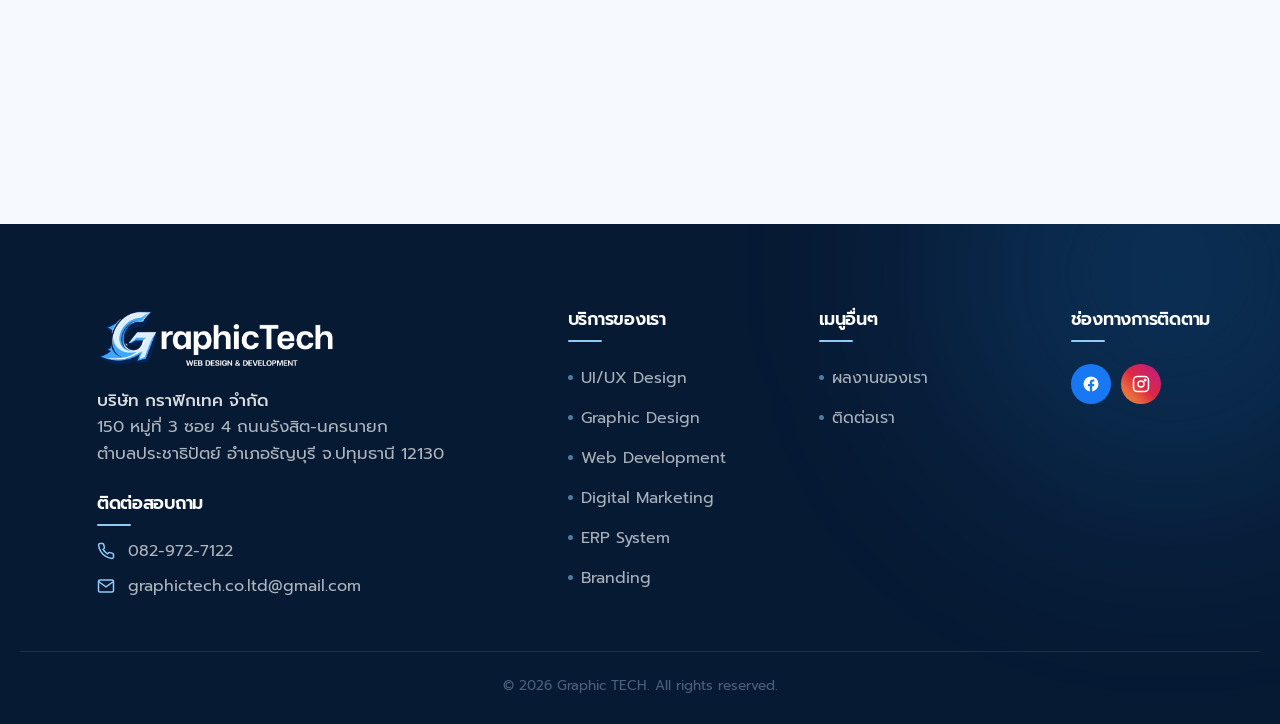
==== commit df889647: "Initial commit: Graphic TECH website production ready" ====
--- a/index.html
+++ b/index.html
@@ -1,874 +1,478 @@
 <!DOCTYPE html>
 <html lang="th">
+
 <head>
-<meta charset="UTF-8">
-<meta name="viewport" content="width=device-width, initial-scale=1.0">
-<meta name="description" content="Graphic TECH — Creative & Technology Studio ระดับพรีเมียม ออกแบบและพัฒนาโซลูชันครบวงจร UI/UX, Graphic Design, Web Development, Digital Marketing, ERP และ Branding">
-<title>Graphic TECH — Creative & Technology Studio | ที่ปรึกษาดีไซน์และเทคโนโลยีระดับมืออาชีพ</title>
-
-<link rel="preconnect" href="https://fonts.googleapis.com">
-<link rel="stylesheet" href="https://fonts.googleapis.com/css2?family=Prompt:wght@300;400;500;600;700;800&family=Sora:wght@400;500;600;700;800&display=swap">
-
-<link rel="stylesheet" href="css/base.css">
-<link rel="stylesheet" href="css/components.css">
-<link rel="stylesheet" href="css/layout.css">
-<link rel="stylesheet" href="css/home.css">
-<link rel="stylesheet" href="css/animations.css">
+  <meta charset="UTF-8">
+  <meta name="viewport" content="width=device-width, initial-scale=1.0">
+  <meta name="description"
+    content="Graphic TECH บริการรับออกแบบ UI/UX, Graphic Design, Web Development, Digital Marketing, ERP System และ Branding แบบครบวงจร">
+  <meta name="keywords"
+    content="Graphic TECH, UI/UX, Graphic Design, Web Development, Digital Marketing, ERP System, Branding, รับทำเว็บไซต์, ออกแบบกราฟิก, รับทำการตลาดออนไลน์">
+
+  <!-- Open Graph / Social Media Meta Tags -->
+  <meta property="og:title" content="Graphic TECH - บริการออกแบบและพัฒนาเว็บไซต์ครบวงจร">
+  <meta property="og:description"
+    content="Graphic TECH คือทีมผู้เชี่ยวชาญด้าน UI/UX, Graphic Design, Web Development, Digital Marketing, ERP System และ Branding ที่พร้อมยกระดับธุรกิจของคุณ">
+  <meta property="og:image" content="assets/images/logo.png">
+  <meta property="og:type" content="website">
+
+  <title>Graphic TECH - บริการออกแบบและพัฒนาเว็บไซต์ครบวงจร</title>
+
+  <!-- Favicons -->
+  <link rel="icon" type="image/png" sizes="32x32" href="assets/images/logo.png">
+  <link rel="icon" type="image/png" sizes="180x180" href="assets/images/logo.png">
+  <link rel="apple-touch-icon" sizes="180x180" href="assets/images/logo.png">
+
+
+  <link rel="preconnect" href="https://fonts.googleapis.com">
+  <link rel="stylesheet"
+    href="https://fonts.googleapis.com/css2?family=Prompt:wght@300;400;500;600;700;800&family=Sora:wght@400;500;600;700;800&display=swap">
+
+  <link rel="stylesheet" href="css/base.css">
+  <link rel="stylesheet" href="css/components.css">
+  <link rel="stylesheet" href="css/layout.css">
+  <link rel="stylesheet" href="css/home.css">
+  <link rel="stylesheet" href="css/animations.css">
 </head>
+
 <body>
-<a href="#main" class="skip-link">ข้ามไปยังเนื้อหาหลัก</a>
-
-<!-- ═══════════════════════ TOP BAR ═══════════════════════ -->
-<div class="topbar">
-  <div class="container topbar__inner">
-    <div class="topbar__meta">
-      <a href="tel:021234567" class="topbar__hide-sm">
-        <svg viewBox="0 0 24 24" fill="none" stroke="currentColor" stroke-width="2"><path d="M22 16.92v3a2 2 0 01-2.18 2 19.79 19.79 0 01-8.63-3.07 19.5 19.5 0 01-6-6 19.79 19.79 0 01-3.07-8.67A2 2 0 014.11 2h3a2 2 0 012 1.72c.127.96.362 1.903.7 2.81a2 2 0 01-.45 2.11L8.09 9.91a16 16 0 006 6l1.27-1.27a2 2 0 012.11-.45c.907.338 1.85.573 2.81.7A2 2 0 0122 16.92z"/></svg>
-        02-123-4567
-      </a>
-      <a href="mailto:hello@graphictech.co.th">
-        <svg viewBox="0 0 24 24" fill="none" stroke="currentColor" stroke-width="2"><path d="M4 4h16a2 2 0 012 2v12a2 2 0 01-2 2H4a2 2 0 01-2-2V6a2 2 0 012-2z"/><path d="M22 6l-10 7L2 6"/></svg>
-        hello@graphictech.co.th
-      </a>
-      <span class="topbar__hide-sm">
-        <svg viewBox="0 0 24 24" fill="none" stroke="currentColor" stroke-width="2"><rect x="3" y="4" width="18" height="18" rx="2"/><path d="M16 2v4M8 2v4M3 10h18"/></svg>
-        จันทร์–เสาร์ 9:00–18:00
-      </span>
-    </div>
-    <div class="topbar__social">
-      <a href="#" aria-label="Facebook"><svg width="14" height="14" viewBox="0 0 24 24" fill="currentColor"><path d="M22 12a10 10 0 10-11.56 9.88v-6.99H7.9V12h2.54V9.8c0-2.5 1.49-3.89 3.77-3.89 1.09 0 2.24.2 2.24.2v2.46H15.2c-1.24 0-1.63.77-1.63 1.56V12h2.78l-.44 2.89h-2.34v6.99A10 10 0 0022 12z"/></svg></a>
-      <a href="#" aria-label="Instagram"><svg width="14" height="14" viewBox="0 0 24 24" fill="none" stroke="currentColor" stroke-width="2"><rect x="2" y="2" width="20" height="20" rx="5"/><circle cx="12" cy="12" r="4"/><circle cx="17.5" cy="6.5" r="1"/></svg></a>
-      <a href="#" aria-label="LINE"><svg width="14" height="14" viewBox="0 0 24 24" fill="currentColor"><path d="M12 2C6.48 2 2 5.94 2 10.7c0 4.27 3.56 7.85 8.37 8.55.33.07.77.22.88.5.1.26.07.66.03.92l-.14.9c-.04.26-.2 1.02.9.56 1.1-.47 5.93-3.5 8.09-6 1.5-1.65 2.22-3.32 2.22-5.43C22.35 5.94 17.87 2 12 2z"/></svg></a>
+  <a href="#main" class="skip-link">ข้ามไปยังเนื้อหาหลัก</a>
+
+  <!-- ═══════════════════════ HEADER PLACEHOLDER ═══════════════════════ -->
+  <div id="app-header"></div>
+
+
+  <main id="main">
+
+
+
+    <!-- ═══════════════════════ HERO ═══════════════════════ -->
+    <section class="hero" id="home">
+      <div class="hero-grid-bg" aria-hidden="true"></div>
+      <div class="hero-orb hero-orb--1 float-shape" aria-hidden="true"></div>
+      <div class="hero-orb hero-orb--2 float-shape float-shape--slow" aria-hidden="true"></div>
+
+      <div class="container">
+        <div class="hero__inner">
+          <div class="hero__content">
+            <h1 class="hero__title hero-anim hd-2">
+              <span class="line">สร้างแบรนด์ให้แข็งแกร่ง</span>
+              <span class="line">ด้วยดีไซน์และเทคโนโลยี</span>
+              <span class="line text-gradient-animated">ระดับมืออาชีพ</span>
+            </h1>
+            <p class="hero__sub hero-anim hd-3">
+              Graphic TECH คือทีมผู้เชี่ยวชาญด้าน UI/UX, Graphic Design, Web Development,
+              Digital Marketing, ERP System และ Branding ที่พร้อมยกระดับธุรกิจของคุณให้เติบโต
+              อย่างมั่นคงและน่าเชื่อถือ
+            </p>
+            <div class="hero__action hero-anim hd-4">
+              <a href="#contact" class="btn btn-primary hero__btn">ปรึกษาผู้เชี่ยวชาญฟรี</a>
+            </div>
+
+          </div>
+
+          <div class="hero__visual hero-anim hd-3">
+            <div class="hero__stage">
+              <svg class="hero__mark" viewBox="0 0 24 24" fill="none" stroke="currentColor" stroke-width="0.6"
+                aria-hidden="true">
+                <path d="M12 2l9 4.9v10.2L12 22l-9-4.9V6.9L12 2z" />
+                <path d="M12 22V12M21 6.9L12 12 3 6.9" />
+              </svg>
+
+              <figure class="collage-card collage-card--a float-shape float-shape--sm">
+                <div class="collage-card__thumb">
+                  <img src="assets/images/brand/3.2.1.png" alt="Kinto Coffee Image">
+                  <svg viewBox="0 0 24 24" fill="none" stroke="currentColor" stroke-width="1.6">
+                    <path d="M12 2L2 7l10 5 10-5-10-5zM2 17l10 5 10-5M2 12l10 5 10-5" />
+                  </svg>
+                </div>
+                <figcaption class="collage-card__tag">Kinto Coffee — New System<small>Branding & Design · 2024</small>
+                </figcaption>
+              </figure>
+
+              <figure class="collage-card collage-card--b float-shape float-shape--sm">
+                <div class="collage-card__thumb">
+                  <img src="assets/images/brand/3.2.2.png" alt="ArtSpace Gallery Image">
+                  <svg viewBox="0 0 24 24" fill="none" stroke="currentColor" stroke-width="1.6">
+                    <polyline points="16 18 22 12 16 6" />
+                    <polyline points="8 6 2 12 8 18" />
+                  </svg>
+                </div>
+                <figcaption class="collage-card__tag">ArtSpace Gallery App<small>Web App Development</small>
+                </figcaption>
+              </figure>
+
+              <figure class="collage-card collage-card--c float-shape float-shape--sm">
+                <div class="collage-card__thumb">
+                  <img src="assets/images/brand/3.2.3.png" alt="ReBank Mobile UX Image">
+                  <svg viewBox="0 0 24 24" fill="none" stroke="currentColor" stroke-width="1.6">
+                    <rect x="2" y="3" width="20" height="14" rx="2" />
+                    <path d="M8 21h8M12 17v4" />
+                  </svg>
+                </div>
+                <figcaption class="collage-card__tag">ReBank Mobile App<small>UI/UX Design · Finance</small>
+                </figcaption>
+              </figure>
+
+
+            </div>
+          </div>
+        </div>
+      </div>
+
+    </section>
+
+
+
+
+
+
+
+    <!-- ═══════════════════════ AUTO SLIDER BANNER ═══════════════════════ -->
+    <section class="banner-slider" aria-label="แบนเนอร์โปรโมท">
+      <div class="slider-container" id="mainSlider">
+        <div class="slider-track" id="sliderTrack">
+          <!-- รูปภาพที่ 1 -->
+          <div class="slide">
+            <img src="assets/images/ui/b1.png" alt="Banner 1">
+          </div>
+          <!-- รูปภาพที่ 2 -->
+          <div class="slide">
+            <img src="assets/images/brand/bannerslider01.png" alt="Banner 2">
+          </div>
+        </div>
+
+        <!-- ปุ่มเลื่อนซ้าย-ขวา ถูกเอาออกตามคำขอ -->
+
+        <!-- จุดไข่ปลา (Dots) -->
+        <div class="slider-dots" id="sliderDots"></div>
+      </div>
+    </section>
+
+
+
+    <!-- ═══════════════════════ SERVICES ═══════════════════════ -->
+    <section class="section services" id="services">
+      <div class="container">
+        <div class="sec-head sec-head--split reveal">
+          <div class="sec-head__main">
+            <h2>บริการของเรา<br>ครบวงจรทุกมิติ</h2>
+          </div>
+          <p class="sec-head__aside">ตั้งแต่การวางกลยุทธ์ ออกแบบ ไปจนถึงพัฒนาระบบ
+            เราดูแลทุกขั้นตอนด้วยทีมผู้เชี่ยวชาญเฉพาะทาง
+            ไม่ว่าธุรกิจของคุณจะอยู่ในอุตสาหกรรมใด</p>
+        </div>
+
+        <div class="grid grid-3">
+          <a href="pages/service-uiux.html" class="service-card reveal d-1" tabindex="0" role="button"
+            aria-label="UI/UX Design">
+            <span class="service-card__num">01</span>
+            <span class="icon-tile">
+              <svg viewBox="0 0 24 24" fill="none" stroke="currentColor" stroke-width="1.6" stroke-linecap="round"
+                stroke-linejoin="round">
+                <rect x="2" y="3" width="20" height="14" rx="2" />
+                <path d="M8 21h8M12 17v4" />
+              </svg>
+            </span>
+            <h3>UI/UX Design</h3>
+            <p>ออกแบบประสบการณ์ผู้ใช้ที่ใช้งานง่าย สวยงาม และตอบโจทย์เป้าหมายทางธุรกิจอย่างแท้จริง</p>
+            <div class="service-card__foot">
+              <span class="small">Research · Wireframe · Prototype</span>
+              <span class="service-card__arrow"><svg viewBox="0 0 24 24" fill="none" stroke="currentColor"
+                  stroke-width="2">
+                  <path d="M5 12h14M13 6l6 6-6 6" />
+                </svg></span>
+            </div>
+          </a>
+
+          <a href="pages/service-graphic.html" class="service-card reveal d-2" tabindex="0" role="button"
+            aria-label="Graphic Design">
+            <span class="service-card__num">02</span>
+            <span class="icon-tile">
+              <svg viewBox="0 0 24 24" fill="none" stroke="currentColor" stroke-width="1.6" stroke-linecap="round"
+                stroke-linejoin="round">
+                <circle cx="13.5" cy="6.5" r="2.5" />
+                <circle cx="6.5" cy="14.5" r="2.5" />
+                <path d="M17 21v-1a4 4 0 00-4-4H5a4 4 0 00-4 4v1" />
+                <path d="M22 11l-3-3-7 7-3-3" />
+              </svg>
+            </span>
+            <h3>Graphic Design</h3>
+            <p>สร้างสรรค์งานกราฟิกที่โดดเด่น ทั้งสื่อดิจิทัลและสิ่งพิมพ์ ให้แบรนด์คุณสะดุดตาและจดจำได้</p>
+            <div class="service-card__foot">
+              <span class="small">Key Visual · Print · Social Content</span>
+              <span class="service-card__arrow"><svg viewBox="0 0 24 24" fill="none" stroke="currentColor"
+                  stroke-width="2">
+                  <path d="M5 12h14M13 6l6 6-6 6" />
+                </svg></span>
+            </div>
+          </a>
+
+          <a href="pages/service-web.html" class="service-card reveal d-3" tabindex="0" role="button"
+            aria-label="Web Development">
+            <span class="service-card__num">03</span>
+            <span class="icon-tile">
+              <svg viewBox="0 0 24 24" fill="none" stroke="currentColor" stroke-width="1.6" stroke-linecap="round"
+                stroke-linejoin="round">
+                <polyline points="16 18 22 12 16 6" />
+                <polyline points="8 6 2 12 8 18" />
+              </svg>
+            </span>
+            <h3>Web Development</h3>
+            <p>พัฒนาเว็บไซต์และแอปพลิเคชันที่รวดเร็ว ปลอดภัย รองรับทุกอุปกรณ์ และขยายต่อได้ในอนาคต</p>
+            <div class="service-card__foot">
+              <span class="small">React · Next.js · WordPress</span>
+              <span class="service-card__arrow"><svg viewBox="0 0 24 24" fill="none" stroke="currentColor"
+                  stroke-width="2">
+                  <path d="M5 12h14M13 6l6 6-6 6" />
+                </svg></span>
+            </div>
+          </a>
+
+          <a href="pages/service-marketing.html" class="service-card reveal d-1" tabindex="0" role="button"
+            aria-label="Digital Marketing">
+            <span class="service-card__num">04</span>
+            <span class="icon-tile">
+              <svg viewBox="0 0 24 24" fill="none" stroke="currentColor" stroke-width="1.6" stroke-linecap="round"
+                stroke-linejoin="round">
+                <path d="M22 12h-4l-3 9L9 3l-3 9H2" />
+              </svg>
+            </span>
+            <h3>Digital Marketing</h3>
+            <p>วางกลยุทธ์การตลาดดิจิทัลที่ขับเคลื่อนด้วยข้อมูล เพิ่ม ROI และยอดขายอย่างวัดผลได้จริง</p>
+            <div class="service-card__foot">
+              <span class="small">SEO · Ads · Social Media</span>
+              <span class="service-card__arrow"><svg viewBox="0 0 24 24" fill="none" stroke="currentColor"
+                  stroke-width="2">
+                  <path d="M5 12h14M13 6l6 6-6 6" />
+                </svg></span>
+            </div>
+          </a>
+
+          <a href="pages/service-erp.html" class="service-card reveal d-2" tabindex="0" role="button"
+            aria-label="ERP System">
+            <span class="service-card__num">05</span>
+            <span class="icon-tile">
+              <svg viewBox="0 0 24 24" fill="none" stroke="currentColor" stroke-width="1.6" stroke-linecap="round"
+                stroke-linejoin="round">
+                <rect x="3" y="3" width="7" height="7" />
+                <rect x="14" y="3" width="7" height="7" />
+                <rect x="14" y="14" width="7" height="7" />
+                <rect x="3" y="14" width="7" height="7" />
+              </svg>
+            </span>
+            <h3>ERP System</h3>
+            <p>ระบบจัดการองค์กรครบวงจร ช่วยให้ธุรกิจของคุณทำงานได้อย่างมีประสิทธิภาพและแม่นยำ</p>
+            <div class="service-card__foot">
+              <span class="small">Inventory · Finance · HR</span>
+              <span class="service-card__arrow"><svg viewBox="0 0 24 24" fill="none" stroke="currentColor"
+                  stroke-width="2">
+                  <path d="M5 12h14M13 6l6 6-6 6" />
+                </svg></span>
+            </div>
+          </a>
+
+          <a href="pages/service-branding.html" class="service-card reveal d-3" tabindex="0" role="button"
+            aria-label="Branding">
+            <span class="service-card__num">06</span>
+            <span class="icon-tile">
+              <svg viewBox="0 0 24 24" fill="none" stroke="currentColor" stroke-width="1.6" stroke-linecap="round"
+                stroke-linejoin="round">
+                <path d="M12 2L2 7l10 5 10-5-10-5zM2 17l10 5 10-5M2 12l10 5 10-5" />
+              </svg>
+            </span>
+            <h3>Branding</h3>
+            <p>สร้างตัวตนและเอกลักษณ์ของแบรนด์ที่จดจำได้ง่ายและแข็งแกร่ง ตั้งแต่โลโก้จนถึง Brand Guideline</p>
+            <div class="service-card__foot">
+              <span class="small">Logo · Identity · Guideline</span>
+              <span class="service-card__arrow"><svg viewBox="0 0 24 24" fill="none" stroke="currentColor"
+                  stroke-width="2">
+                  <path d="M5 12h14M13 6l6 6-6 6" />
+                </svg></span>
+            </div>
+          </a>
+        </div>
+
+
+      </div>
+    </section>
+
+    <!-- ═══════════════════════ PORTFOLIO ═══════════════════════ -->
+    <section class="section portfolio" id="portfolio">
+      <div class="container">
+        <div class="sec-head reveal">
+          <p class="eyebrow eyebrow--tag">Our Work</p>
+          <h2>ผลงานที่ผ่านมาของเรา</h2>
+          <p>ตัวอย่างส่วนหนึ่งจากผลงานที่เราภาคภูมิใจ รวมทั้ง Concept Design
+            ที่สะท้อนวิสัยทัศน์และศักยภาพการออกแบบของเรา</p>
+        </div>
+
+        <div class="filters reveal" id="portfolioFilters">
+          <button class="filter-btn is-active" data-filter="all">ทั้งหมด</button>
+          <button class="filter-btn" data-filter="UI/UX Design">UI/UX Design</button>
+          <button class="filter-btn" data-filter="Web Development">Web Development</button>
+          <button class="filter-btn" data-filter="Branding">Branding</button>
+          <button class="filter-btn" data-filter="Graphic Design">Graphic Design</button>
+          <button class="filter-btn" data-filter="Digital Marketing">Digital Marketing</button>
+          <button class="filter-btn" data-filter="ERP System">ERP System</button>
+        </div>
+
+        <div class="portfolio-grid" id="portfolioGrid">
+          <!-- populated by data-portfolio.js + main.js -->
+        </div>
+        <div class="portfolio__foot">
+          <button class="btn btn-outline" id="loadMoreBtn">โหลดผลงานเพิ่มเติม</button>
+          <button class="btn btn-outline" id="collapseBtn">ย่อผลงาน</button>
+        </div>
+      </div>
+    </section>
+
+
+
+    <!-- ═══════════════════════ CONTACT ═══════════════════════ -->
+    <section class="section contact-home" id="contact">
+      <div class="container">
+        <div class="sec-head sec-head--center reveal">
+          <h2>พร้อมเริ่มโปรเจกต์ใหม่กับเรา?</h2>
+          <p>บอกเราเรื่องของคุณ ทีมงานพร้อมรับฟังและออกแบบทางออกที่ดีที่สุดสำหรับธุรกิจของคุณ</p>
+        </div>
+
+        <div class="contact-home__wrap reveal">
+          <div class="contact-home__info">
+            <h2>ช่องทางติดต่อเรา</h2>
+            <p>เลือกช่องทางที่สะดวก ทีมงานพร้อมตอบกลับภายใน 24 ชั่วโมง</p>
+            <ul class="contact-home__list">
+              <li>
+                <svg viewBox="0 0 24 24" fill="none" stroke="currentColor" stroke-width="2">
+                  <path d="M21 10c0 6-9 12-9 12s-9-6-9-12a9 9 0 0118 0z" />
+                  <circle cx="12" cy="10" r="3" />
+                </svg>
+                <span>150 หมู่ที่ 3 ซอย 4 ถนนรังสิต-นครนายก ตำบลประชาธิปัตย์ อำเภอธัญบุรี จ.ปทุมธานี 12130</span>
+              </li>
+              <li>
+                <svg viewBox="0 0 24 24" fill="none" stroke="currentColor" stroke-width="2">
+                  <path
+                    d="M22 16.92v3a2 2 0 01-2.18 2 19.79 19.79 0 01-8.63-3.07 19.5 19.5 0 01-6-6 19.79 19.79 0 01-3.07-8.67A2 2 0 014.11 2h3a2 2 0 012 1.72c.127.96.362 1.903.7 2.81a2 2 0 01-.45 2.11L8.09 9.91a16 16 0 006 6l1.27-1.27a2 2 0 012.11-.45c.907.338 1.85.573 2.81.7A2 2 0 0122 16.92z" />
+                </svg>
+                <span>082-972-7122</span>
+              </li>
+              <li>
+                <svg viewBox="0 0 24 24" fill="none" stroke="currentColor" stroke-width="2">
+                  <path d="M4 4h16a2 2 0 012 2v12a2 2 0 01-2 2H4a2 2 0 01-2-2V6a2 2 0 012-2z" />
+                  <path d="M22 6l-10 7L2 6" />
+                </svg>
+                <span>graphictech.co.ltd@gmail.com</span>
+              </li>
+              <li>
+                <svg viewBox="0 0 24 24" fill="none" stroke="currentColor" stroke-width="2">
+                  <rect x="3" y="4" width="18" height="18" rx="2" />
+                  <path d="M16 2v4M8 2v4M3 10h18" />
+                </svg>
+                <span>จันทร์–เสาร์ 9:00–18:00 น.</span>
+              </li>
+            </ul>
+            <div class="footer__social contact-social-gap">
+              <a href="https://www.facebook.com/profile.php?id=61574200404276" target="_blank" rel="noopener noreferrer"
+                aria-label="Facebook"><svg viewBox="0 0 24 24" fill="currentColor">
+                  <path
+                    d="M22 12a10 10 0 10-11.56 9.88v-6.99H7.9V12h2.54V9.8c0-2.5 1.49-3.89 3.77-3.89 1.09 0 2.24.2 2.24.2v2.46H15.2c-1.24 0-1.63.77-1.63 1.56V12h2.78l-.44 2.89h-2.34v6.99A10 10 0 0022 12z" />
+                </svg></a>
+              <a href="https://www.instagram.com/graphictech.co.ltd/" target="_blank" rel="noopener noreferrer"
+                aria-label="Instagram"><svg viewBox="0 0 24 24" fill="none" stroke="currentColor" stroke-width="2">
+                  <rect x="2" y="2" width="20" height="20" rx="5" />
+                  <circle cx="12" cy="12" r="4" />
+                  <circle cx="17.5" cy="6.5" r="1" />
+                </svg></a>
+            </div>
+          </div>
+
+          <form class="contact-home__form" id="contactForm" novalidate>
+            <div class="form-alert form-alert--ok" id="formSuccess">
+              <svg width="20" height="20" viewBox="0 0 24 24" fill="none" stroke="currentColor" stroke-width="2">
+                <path d="M20 6L9 17l-5-5" />
+              </svg>
+              ส่งข้อความเรียบร้อยแล้ว ทีมงานจะติดต่อกลับโดยเร็วที่สุด
+            </div>
+            <div class="form-grid">
+              <div class="field">
+                <label for="cfName">ชื่อ-นามสกุล <span class="req">*</span></label>
+                <input type="text" id="cfName" name="name" placeholder="ชื่อของคุณ" required>
+                <p class="field-error">กรุณากรอกชื่อของคุณ</p>
+              </div>
+              <div class="field">
+                <label for="cfPhone">เบอร์โทรศัพท์ <span class="req">*</span></label>
+                <input type="tel" id="cfPhone" name="phone" placeholder="08x-xxx-xxxx" required>
+                <p class="field-error">กรุณากรอกเบอร์โทรศัพท์</p>
+              </div>
+              <div class="field field--full">
+                <label for="cfEmail">อีเมล <span class="req">*</span></label>
+                <input type="email" id="cfEmail" name="email" placeholder="you@example.com" required>
+                <p class="field-error">กรุณากรอกอีเมลให้ถูกต้อง</p>
+              </div>
+              <div class="field field--full">
+                <label for="cfService">บริการที่สนใจ</label>
+                <select id="cfService" name="service">
+                  <option value="">เลือกบริการที่สนใจ</option>
+                  <option value="uiux">UI/UX Design</option>
+                  <option value="graphic">Graphic Design</option>
+                  <option value="web">Web Development</option>
+                  <option value="marketing">Digital Marketing</option>
+                  <option value="erp">ERP System</option>
+                  <option value="branding">Branding</option>
+                  <option value="other">อื่นๆ</option>
+                </select>
+              </div>
+              <div class="field field--full">
+                <label for="cfMessage">รายละเอียดโปรเจกต์ <span class="req">*</span></label>
+                <textarea id="cfMessage" name="message" placeholder="เล่าให้เราฟังคร่าวๆ เกี่ยวกับโปรเจกต์ของคุณ"
+                  required></textarea>
+                <p class="field-error">กรุณากรอกรายละเอียดโปรเจกต์</p>
+              </div>
+            </div>
+            <button type="submit" class="btn btn-primary btn-block btn-lg mt-40">
+              ส่งข้อความถึงเรา
+              <svg viewBox="0 0 24 24" fill="none" stroke="currentColor" stroke-width="2">
+                <path d="M22 2L11 13M22 2l-7 20-4-9-9-4 20-7z" />
+              </svg>
+            </button>
+            <p class="form-note tc mt-40">หรือส่งอีเมลถึงเราโดยตรงที่ <a
+                href="https://mail.google.com/mail/?view=cm&fs=1&to=graphictech.co.ltd@gmail.com" target="_blank"
+                rel="noopener noreferrer" class="accent">graphictech.co.ltd@gmail.com</a></p>
+          </form>
+        </div>
+      </div>
+    </section>
+
+  </main>
+
+  <!-- ═══════════════════════ FOOTER PLACEHOLDER ═══════════════════════ -->
+  <div id="app-footer"></div>
+
+  <!-- ═══════════════════════ OVERLAY PANEL ═══════════════════════ -->
+  <div class="overlay" id="overlay" aria-hidden="true" role="dialog" aria-modal="true">
+    <div class="overlay-backdrop" id="overlayBackdrop"></div>
+    <div class="overlay-panel" id="overlayPanel">
+      <button class="overlay-close" id="overlayClose" aria-label="ปิด">
+        <svg viewBox="0 0 24 24" fill="none" stroke="currentColor" stroke-width="2" stroke-linecap="round">
+          <path d="M18 6L6 18M6 6l12 12" />
+        </svg>
+      </button>
+      <div class="overlay-body" id="overlayContent">
+        <div class="overlay-loading">
+          <div class="spinner"></div>
+          <p>กำลังโหลด...</p>
+        </div>
+      </div>
     </div>
   </div>
-</div>
-
-<!-- ═══════════════════════ NAVBAR ═══════════════════════ -->
-<header class="navbar" id="navbar">
-  <div class="container nav__inner">
-    <a href="#home" class="nav__logo">
-      <span class="nav__logo-mark">
-        <svg viewBox="0 0 24 24" fill="none" stroke="currentColor" stroke-width="2" stroke-linecap="round" stroke-linejoin="round"><path d="M12 2l9 4.9v10.2L12 22l-9-4.9V6.9L12 2z"/><path d="M12 22V12M21 6.9L12 12 3 6.9"/></svg>
-      </span>
-      <span class="nav__logo-text">
-        <b>Graphic<span>TECH</span></b>
-        <small>Creative &amp; Technology Studio</small>
-      </span>
-    </a>
-
-    <button class="nav__toggle" id="navToggle" aria-label="เปิดเมนู" aria-expanded="false">
-      <span></span><span></span><span></span>
-    </button>
-    <div class="nav__backdrop" id="navBackdrop"></div>
-
-    <nav class="nav__menu" id="navMenu" aria-label="เมนูหลัก">
-      <div class="nav__item">
-        <a href="#home" class="nav__link is-active">หน้าแรก</a>
-      </div>
-      <div class="nav__item">
-        <a href="#services" class="nav__link">
-          บริการของเรา
-          <svg class="caret" viewBox="0 0 24 24" fill="none" stroke="currentColor" stroke-width="2"><polyline points="6 9 12 15 18 9"/></svg>
-        </a>
-        <div class="nav__mega">
-          <div class="nav__mega-grid">
-            <a href="#" class="mega-link" data-page="service-uiux">
-              <span class="mega-link__icon"><svg viewBox="0 0 24 24" fill="none" stroke="currentColor" stroke-width="1.6"><rect x="2" y="3" width="20" height="14" rx="2"/><path d="M8 21h8M12 17v4"/></svg></span>
-              <span><b>UI/UX Design</b><p>ออกแบบประสบการณ์ผู้ใช้ที่ใช้งานง่ายและสวยงาม</p></span>
-            </a>
-            <a href="#" class="mega-link" data-page="service-graphic">
-              <span class="mega-link__icon"><svg viewBox="0 0 24 24" fill="none" stroke="currentColor" stroke-width="1.6"><circle cx="13.5" cy="6.5" r="2.5"/><circle cx="6.5" cy="14.5" r="2.5"/><path d="M17 21v-1a4 4 0 00-4-4H5a4 4 0 00-4 4v1"/><path d="M22 11l-3-3-7 7-3-3"/></svg></span>
-              <span><b>Graphic Design</b><p>งานกราฟิกดิจิทัลและสิ่งพิมพ์ที่โดดเด่น</p></span>
-            </a>
-            <a href="#" class="mega-link" data-page="service-web">
-              <span class="mega-link__icon"><svg viewBox="0 0 24 24" fill="none" stroke="currentColor" stroke-width="1.6"><polyline points="16 18 22 12 16 6"/><polyline points="8 6 2 12 8 18"/></svg></span>
-              <span><b>Web Development</b><p>เว็บไซต์และแอปพลิเคชันที่รวดเร็วปลอดภัย</p></span>
-            </a>
-            <a href="#" class="mega-link" data-page="service-marketing">
-              <span class="mega-link__icon"><svg viewBox="0 0 24 24" fill="none" stroke="currentColor" stroke-width="1.6"><path d="M22 12h-4l-3 9L9 3l-3 9H2"/></svg></span>
-              <span><b>Digital Marketing</b><p>กลยุทธ์การตลาดดิจิทัลที่ขับเคลื่อนด้วยข้อมูล</p></span>
-            </a>
-            <a href="#" class="mega-link" data-page="service-erp">
-              <span class="mega-link__icon"><svg viewBox="0 0 24 24" fill="none" stroke="currentColor" stroke-width="1.6"><rect x="3" y="3" width="7" height="7"/><rect x="14" y="3" width="7" height="7"/><rect x="14" y="14" width="7" height="7"/><rect x="3" y="14" width="7" height="7"/></svg></span>
-              <span><b>ERP System</b><p>ระบบจัดการองค์กรครบวงจร เพิ่มประสิทธิภาพธุรกิจ</p></span>
-            </a>
-            <a href="#" class="mega-link" data-page="service-branding">
-              <span class="mega-link__icon"><svg viewBox="0 0 24 24" fill="none" stroke="currentColor" stroke-width="1.6"><path d="M12 2L2 7l10 5 10-5-10-5zM2 17l10 5 10-5M2 12l10 5 10-5"/></svg></span>
-              <span><b>Branding</b><p>สร้างตัวตนแบรนด์ที่จดจำได้และแข็งแกร่ง</p></span>
-            </a>
-          </div>
-          <div class="nav__mega-foot">
-            <p><strong>ไม่แน่ใจว่าต้องใช้บริการไหน?</strong> ปรึกษาทีมงานได้ฟรี</p>
-            <a href="#contact" class="btn btn-primary btn-sm">ปรึกษาฟรี</a>
-          </div>
-        </div>
-      </div>
-      <div class="nav__item"><a href="#portfolio" class="nav__link">ผลงานของเรา</a></div>
-      <div class="nav__item"><a href="#why" class="nav__link">ทำไมต้องเรา</a></div>
-      <div class="nav__item"><a href="#" class="nav__link" data-page="about">เกี่ยวกับเรา</a></div>
-      <div class="nav__item"><a href="#faq" class="nav__link">FAQ</a></div>
-      <div class="nav__item"><a href="#contact" class="nav__link">ติดต่อเรา</a></div>
-    </nav>
-
-    <div class="nav__actions">
-      <div class="nav__phone">
-        <span class="nav__phone-icon">
-          <svg viewBox="0 0 24 24" fill="none" stroke="currentColor" stroke-width="2"><path d="M22 16.92v3a2 2 0 01-2.18 2 19.79 19.79 0 01-8.63-3.07 19.5 19.5 0 01-6-6 19.79 19.79 0 01-3.07-8.67A2 2 0 014.11 2h3a2 2 0 012 1.72c.127.96.362 1.903.7 2.81a2 2 0 01-.45 2.11L8.09 9.91a16 16 0 006 6l1.27-1.27a2 2 0 012.11-.45c.907.338 1.85.573 2.81.7A2 2 0 0122 16.92z"/></svg>
-        </span>
-        <span><small>โทรปรึกษาฟรี</small><b>02-123-4567</b></span>
-      </div>
-      <a href="#contact" class="btn btn-primary btn-sm">ปรึกษาผู้เชี่ยวชาญฟรี</a>
-    </div>
-  </div>
-  <span class="scroll-progress" id="scrollProgress"></span>
-</header>
-
-<main id="main">
-
-  <!-- ═══════════════════════ HERO ═══════════════════════ -->
-  <section class="hero" id="home">
-    <div class="hero-grid-bg" aria-hidden="true"></div>
-    <div class="hero-media" aria-hidden="true">
-      <video autoplay muted loop playsinline poster="assets/images/brand/bg-hero.jpg">
-        <source src="assets/images/brand/hero-loop.mp4" type="video/mp4">
-      </video>
-    </div>
-    <div class="hero-orb hero-orb--1 float-shape" aria-hidden="true"></div>
-    <div class="hero-orb hero-orb--2 float-shape float-shape--slow" aria-hidden="true"></div>
-
-    <div class="container">
-      <div class="hero__inner">
-        <div class="hero__content">
-          <p class="eyebrow hero-anim hd-1">Creative × Technology Studio</p>
-          <h1 class="hero__title hero-anim hd-2">
-            <span class="line">สร้างแบรนด์ให้แข็งแกร่ง</span>
-            <span class="line">ด้วยดีไซน์และเทคโนโลยี</span>
-            <span class="line text-gradient">ระดับมืออาชีพ</span>
-          </h1>
-          <p class="hero__sub hero-anim hd-3">
-            Graphic TECH คือทีมผู้เชี่ยวชาญด้าน UI/UX, Graphic Design, Web Development,
-            Digital Marketing, ERP System และ Branding ที่พร้อมยกระดับธุรกิจของคุณให้เติบโต
-            อย่างมั่นคงและน่าเชื่อถือ
-          </p>
-          <div class="hero__actions hero-anim hd-4">
-            <a href="#contact" class="btn btn-primary btn-lg">
-              ปรึกษาผู้เชี่ยวชาญฟรี
-              <svg viewBox="0 0 24 24" fill="none" stroke="currentColor" stroke-width="2"><path d="M5 12h14M13 6l6 6-6 6"/></svg>
-            </a>
-            <a href="#portfolio" class="btn btn-ghost btn-lg">
-              <svg viewBox="0 0 24 24" fill="none" stroke="currentColor" stroke-width="2"><path d="M2 12s3.5-7 10-7 10 7 10 7-3.5 7-10 7-10-7-10-7z"/><circle cx="12" cy="12" r="3"/></svg>
-              ดูผลงานของเรา
-            </a>
-          </div>
-          <div class="hero__trust hero-anim hd-5">
-            <div class="trust-chips">
-              <span class="trust-chip"><svg viewBox="0 0 24 24" fill="none" stroke="currentColor" stroke-width="2.2"><path d="M20 6L9 17l-5-5"/></svg>ผลงานกว่า 500+ โปรเจกต์</span>
-              <span class="trust-chip"><svg viewBox="0 0 24 24" fill="none" stroke="currentColor" stroke-width="2.2"><path d="M20 6L9 17l-5-5"/></svg>ลูกค้าไว้วางใจ 150+ แบรนด์</span>
-              <span class="trust-chip"><svg viewBox="0 0 24 24" fill="none" stroke="currentColor" stroke-width="2.2"><path d="M20 6L9 17l-5-5"/></svg>ประสบการณ์กว่า 8 ปี</span>
-            </div>
-          </div>
-        </div>
-
-        <div class="hero__visual hero-anim hd-3">
-          <div class="hero__stage">
-            <svg class="hero__mark" viewBox="0 0 24 24" fill="none" stroke="currentColor" stroke-width="0.6" aria-hidden="true">
-              <path d="M12 2l9 4.9v10.2L12 22l-9-4.9V6.9L12 2z"/><path d="M12 22V12M21 6.9L12 12 3 6.9"/>
-            </svg>
-
-            <figure class="collage-card collage-card--a float-shape float-shape--sm" style="--r:-4deg">
-              <div class="collage-card__thumb">
-                <svg viewBox="0 0 24 24" fill="none" stroke="currentColor" stroke-width="1.6"><path d="M12 2L2 7l10 5 10-5-10-5zM2 17l10 5 10-5M2 12l10 5 10-5"/></svg>
-              </div>
-              <figcaption class="collage-card__tag">Kinto Coffee — Brand System<small>Branding · 2023</small></figcaption>
-            </figure>
-
-            <figure class="collage-card collage-card--b float-shape float-shape--sm" style="--r:5deg">
-              <div class="collage-card__thumb">
-                <svg viewBox="0 0 24 24" fill="none" stroke="currentColor" stroke-width="1.6"><polyline points="16 18 22 12 16 6"/><polyline points="8 6 2 12 8 18"/></svg>
-              </div>
-              <figcaption class="collage-card__tag">ArtSpace Gallery<small>Web Development</small></figcaption>
-            </figure>
-
-            <figure class="collage-card collage-card--c float-shape float-shape--sm" style="--r:3deg">
-              <div class="collage-card__thumb">
-                <svg viewBox="0 0 24 24" fill="none" stroke="currentColor" stroke-width="1.6"><rect x="2" y="3" width="20" height="14" rx="2"/><path d="M8 21h8M12 17v4"/></svg>
-              </div>
-              <figcaption class="collage-card__tag">ReBank Mobile UX<small>UI/UX Design</small></figcaption>
-            </figure>
-
-            <div class="hero__collage-stat">
-              <span class="icon-tile icon-tile--sm"><svg viewBox="0 0 24 24" fill="none" stroke="currentColor" stroke-width="2"><path d="M17 21v-2a4 4 0 00-4-4H5a4 4 0 00-4 4v2"/><circle cx="9" cy="7" r="4"/><path d="M23 21v-2a4 4 0 00-3-3.87M16 3.13a4 4 0 010 7.75"/></svg></span>
-              <span><b>150+</b><span>แบรนด์ไว้วางใจ</span></span>
-            </div>
-          </div>
-        </div>
-      </div>
-    </div>
-
-    <div class="hero__scroll">
-      <span>Scroll</span>
-      <span class="wheel"></span>
-    </div>
-  </section>
-
-  <!-- ═══════════════════════ SOCIAL PROOF — CLIENT MARQUEE ═══════════════════════ -->
-  <section class="proof reveal" aria-label="ลูกค้าที่ไว้วางใจเรา">
-    <div class="container">
-      <p class="proof__label">แบรนด์และองค์กรที่ไว้วางใจให้เราดูแล</p>
-    </div>
-    <div class="marquee">
-      <div class="marquee__track" id="clientMarquee">
-        <span class="client-logo"><svg viewBox="0 0 24 24" fill="none" stroke="currentColor" stroke-width="1.6"><rect x="3" y="7" width="18" height="13" rx="2"/><path d="M8 7V5a4 4 0 018 0v2"/></svg>Mandarin Oriental</span>
-        <span class="client-logo"><svg viewBox="0 0 24 24" fill="none" stroke="currentColor" stroke-width="1.6"><circle cx="12" cy="12" r="9"/><path d="M8 12l3 3 5-6"/></svg>Novae Group</span>
-        <span class="client-logo"><svg viewBox="0 0 24 24" fill="none" stroke="currentColor" stroke-width="1.6"><path d="M12 2l9 4.9v10.2L12 22l-9-4.9V6.9L12 2z"/></svg>FlowMed Health</span>
-        <span class="client-logo"><svg viewBox="0 0 24 24" fill="none" stroke="currentColor" stroke-width="1.6"><rect x="3" y="3" width="7" height="7"/><rect x="14" y="3" width="7" height="7"/><rect x="14" y="14" width="7" height="7"/><rect x="3" y="14" width="7" height="7"/></svg>LogiPro</span>
-        <span class="client-logo"><svg viewBox="0 0 24 24" fill="none" stroke="currentColor" stroke-width="1.6"><path d="M12 2L2 7l10 5 10-5-10-5zM2 17l10 5 10-5M2 12l10 5 10-5"/></svg>Siam Collection</span>
-        <span class="client-logo"><svg viewBox="0 0 24 24" fill="none" stroke="currentColor" stroke-width="1.6"><path d="M22 12h-4l-3 9L9 3l-3 9H2"/></svg>Bloom Beauty</span>
-        <span class="client-logo"><svg viewBox="0 0 24 24" fill="none" stroke="currentColor" stroke-width="1.6"><circle cx="12" cy="12" r="9"/><path d="M12 7v5l3 3"/></svg>ArtSpace Gallery</span>
-        <span class="client-logo"><svg viewBox="0 0 24 24" fill="none" stroke="currentColor" stroke-width="1.6"><path d="M4 21V9l8-6 8 6v12"/><path d="M9 21v-6h6v6"/></svg>Kinto Coffee</span>
-        <span class="client-logo"><svg viewBox="0 0 24 24" fill="none" stroke="currentColor" stroke-width="1.6"><rect x="3" y="7" width="18" height="13" rx="2"/><path d="M8 7V5a4 4 0 018 0v2"/></svg>ReBank</span>
-        <!-- duplicate set for seamless loop -->
-        <span class="client-logo" aria-hidden="true"><svg viewBox="0 0 24 24" fill="none" stroke="currentColor" stroke-width="1.6"><rect x="3" y="7" width="18" height="13" rx="2"/><path d="M8 7V5a4 4 0 018 0v2"/></svg>Mandarin Oriental</span>
-        <span class="client-logo" aria-hidden="true"><svg viewBox="0 0 24 24" fill="none" stroke="currentColor" stroke-width="1.6"><circle cx="12" cy="12" r="9"/><path d="M8 12l3 3 5-6"/></svg>Novae Group</span>
-        <span class="client-logo" aria-hidden="true"><svg viewBox="0 0 24 24" fill="none" stroke="currentColor" stroke-width="1.6"><path d="M12 2l9 4.9v10.2L12 22l-9-4.9V6.9L12 2z"/></svg>FlowMed Health</span>
-        <span class="client-logo" aria-hidden="true"><svg viewBox="0 0 24 24" fill="none" stroke="currentColor" stroke-width="1.6"><rect x="3" y="3" width="7" height="7"/><rect x="14" y="3" width="7" height="7"/><rect x="14" y="14" width="7" height="7"/><rect x="3" y="14" width="7" height="7"/></svg>LogiPro</span>
-        <span class="client-logo" aria-hidden="true"><svg viewBox="0 0 24 24" fill="none" stroke="currentColor" stroke-width="1.6"><path d="M12 2L2 7l10 5 10-5-10-5zM2 17l10 5 10-5M2 12l10 5 10-5"/></svg>Siam Collection</span>
-        <span class="client-logo" aria-hidden="true"><svg viewBox="0 0 24 24" fill="none" stroke="currentColor" stroke-width="1.6"><path d="M22 12h-4l-3 9L9 3l-3 9H2"/></svg>Bloom Beauty</span>
-      </div>
-    </div>
-  </section>
-
-  <!-- ═══════════════════════ STATS COUNTER ═══════════════════════ -->
-  <section class="stats" aria-label="สถิติความสำเร็จ">
-    <div class="container">
-      <div class="stats__grid">
-        <div class="stat reveal-scale">
-          <span class="stat__icon"><svg viewBox="0 0 24 24" fill="none" stroke="currentColor" stroke-width="2"><path d="M22 11.08V12a10 10 0 11-5.93-9.14"/><polyline points="22 4 12 14.01 9 11.01"/></svg></span>
-          <div class="stat__num"><span class="counter" data-target="500">0</span><span class="plus">+</span></div>
-          <p class="stat__caption">โปรเจกต์ที่สำเร็จ</p>
-        </div>
-        <div class="stat reveal-scale d-1">
-          <span class="stat__icon"><svg viewBox="0 0 24 24" fill="none" stroke="currentColor" stroke-width="2"><path d="M17 21v-2a4 4 0 00-4-4H5a4 4 0 00-4 4v2"/><circle cx="9" cy="7" r="4"/><path d="M23 21v-2a4 4 0 00-3-3.87M16 3.13a4 4 0 010 7.75"/></svg></span>
-          <div class="stat__num"><span class="counter" data-target="150">0</span><span class="plus">+</span></div>
-          <p class="stat__caption">ลูกค้าที่ไว้วางใจ</p>
-        </div>
-        <div class="stat reveal-scale d-2">
-          <span class="stat__icon"><svg viewBox="0 0 24 24" fill="none" stroke="currentColor" stroke-width="2"><path d="M20.84 4.61a5.5 5.5 0 00-7.78 0L12 5.67l-1.06-1.06a5.5 5.5 0 00-7.78 7.78L12 21.23l8.84-8.84a5.5 5.5 0 000-7.78z"/></svg></span>
-          <div class="stat__num"><span class="counter" data-target="98">0</span><span class="plus">%</span></div>
-          <p class="stat__caption">ความพึงพอใจลูกค้า</p>
-        </div>
-        <div class="stat reveal-scale d-3">
-          <span class="stat__icon"><svg viewBox="0 0 24 24" fill="none" stroke="currentColor" stroke-width="2"><circle cx="12" cy="12" r="10"/><polyline points="12 6 12 12 16 14"/></svg></span>
-          <div class="stat__num"><span class="counter" data-target="8">0</span><span class="plus">+</span></div>
-          <p class="stat__caption">ปีแห่งประสบการณ์</p>
-        </div>
-      </div>
-    </div>
-  </section>
-
-  <!-- ═══════════════════════ SERVICES ═══════════════════════ -->
-  <section class="section services" id="services">
-    <div class="container">
-      <div class="sec-head sec-head--split reveal">
-        <div class="sec-head__main">
-          <p class="eyebrow">What We Do</p>
-          <h2>บริการของเรา<br>ครบวงจรทุกมิติ</h2>
-        </div>
-        <p class="sec-head__aside">ตั้งแต่การวางกลยุทธ์ ออกแบบ ไปจนถึงพัฒนาระบบ เราดูแลทุกขั้นตอนด้วยทีมผู้เชี่ยวชาญเฉพาะทาง
-          ไม่ว่าธุรกิจของคุณจะอยู่ในอุตสาหกรรมใด</p>
-      </div>
-
-      <div class="grid grid-3">
-        <article class="service-card service-card--featured reveal d-1" data-page="service-uiux" tabindex="0" role="button" aria-label="UI/UX Design">
-          <span class="service-card__num">01</span>
-          <span class="icon-tile">
-            <svg viewBox="0 0 24 24" fill="none" stroke="currentColor" stroke-width="1.6" stroke-linecap="round" stroke-linejoin="round"><rect x="2" y="3" width="20" height="14" rx="2"/><path d="M8 21h8M12 17v4"/></svg>
-          </span>
-          <h3>UI/UX Design</h3>
-          <p>ออกแบบประสบการณ์ผู้ใช้ที่ใช้งานง่าย สวยงาม และตอบโจทย์เป้าหมายทางธุรกิจอย่างแท้จริง</p>
-          <div class="service-card__foot">
-            <span class="small">Research · Wireframe · Prototype</span>
-            <span class="service-card__arrow"><svg viewBox="0 0 24 24" fill="none" stroke="currentColor" stroke-width="2"><path d="M5 12h14M13 6l6 6-6 6"/></svg></span>
-          </div>
-        </article>
-
-        <article class="service-card reveal d-2" data-page="service-graphic" tabindex="0" role="button" aria-label="Graphic Design">
-          <span class="service-card__num">02</span>
-          <span class="icon-tile">
-            <svg viewBox="0 0 24 24" fill="none" stroke="currentColor" stroke-width="1.6" stroke-linecap="round" stroke-linejoin="round"><circle cx="13.5" cy="6.5" r="2.5"/><circle cx="6.5" cy="14.5" r="2.5"/><path d="M17 21v-1a4 4 0 00-4-4H5a4 4 0 00-4 4v1"/><path d="M22 11l-3-3-7 7-3-3"/></svg>
-          </span>
-          <h3>Graphic Design</h3>
-          <p>สร้างสรรค์งานกราฟิกที่โดดเด่น ทั้งสื่อดิจิทัลและสิ่งพิมพ์ ให้แบรนด์คุณสะดุดตาและจดจำได้</p>
-          <div class="service-card__foot">
-            <span class="small">Key Visual · Print · Social Content</span>
-            <span class="service-card__arrow"><svg viewBox="0 0 24 24" fill="none" stroke="currentColor" stroke-width="2"><path d="M5 12h14M13 6l6 6-6 6"/></svg></span>
-          </div>
-        </article>
-
-        <article class="service-card reveal d-3" data-page="service-web" tabindex="0" role="button" aria-label="Web Development">
-          <span class="service-card__num">03</span>
-          <span class="icon-tile">
-            <svg viewBox="0 0 24 24" fill="none" stroke="currentColor" stroke-width="1.6" stroke-linecap="round" stroke-linejoin="round"><polyline points="16 18 22 12 16 6"/><polyline points="8 6 2 12 8 18"/></svg>
-          </span>
-          <h3>Web Development</h3>
-          <p>พัฒนาเว็บไซต์และแอปพลิเคชันที่รวดเร็ว ปลอดภัย รองรับทุกอุปกรณ์ และขยายต่อได้ในอนาคต</p>
-          <div class="service-card__foot">
-            <span class="small">React · Next.js · WordPress</span>
-            <span class="service-card__arrow"><svg viewBox="0 0 24 24" fill="none" stroke="currentColor" stroke-width="2"><path d="M5 12h14M13 6l6 6-6 6"/></svg></span>
-          </div>
-        </article>
-
-        <article class="service-card reveal d-1" data-page="service-marketing" tabindex="0" role="button" aria-label="Digital Marketing">
-          <span class="service-card__num">04</span>
-          <span class="icon-tile">
-            <svg viewBox="0 0 24 24" fill="none" stroke="currentColor" stroke-width="1.6" stroke-linecap="round" stroke-linejoin="round"><path d="M22 12h-4l-3 9L9 3l-3 9H2"/></svg>
-          </span>
-          <h3>Digital Marketing</h3>
-          <p>วางกลยุทธ์การตลาดดิจิทัลที่ขับเคลื่อนด้วยข้อมูล เพิ่ม ROI และยอดขายอย่างวัดผลได้จริง</p>
-          <div class="service-card__foot">
-            <span class="small">SEO · Ads · Social Media</span>
-            <span class="service-card__arrow"><svg viewBox="0 0 24 24" fill="none" stroke="currentColor" stroke-width="2"><path d="M5 12h14M13 6l6 6-6 6"/></svg></span>
-          </div>
-        </article>
-
-        <article class="service-card reveal d-2" data-page="service-erp" tabindex="0" role="button" aria-label="ERP System">
-          <span class="service-card__num">05</span>
-          <span class="icon-tile">
-            <svg viewBox="0 0 24 24" fill="none" stroke="currentColor" stroke-width="1.6" stroke-linecap="round" stroke-linejoin="round"><rect x="3" y="3" width="7" height="7"/><rect x="14" y="3" width="7" height="7"/><rect x="14" y="14" width="7" height="7"/><rect x="3" y="14" width="7" height="7"/></svg>
-          </span>
-          <h3>ERP System</h3>
-          <p>ระบบจัดการองค์กรครบวงจร ช่วยให้ธุรกิจของคุณทำงานได้อย่างมีประสิทธิภาพและแม่นยำ</p>
-          <div class="service-card__foot">
-            <span class="small">Inventory · Finance · HR</span>
-            <span class="service-card__arrow"><svg viewBox="0 0 24 24" fill="none" stroke="currentColor" stroke-width="2"><path d="M5 12h14M13 6l6 6-6 6"/></svg></span>
-          </div>
-        </article>
-
-        <article class="service-card reveal d-3" data-page="service-branding" tabindex="0" role="button" aria-label="Branding">
-          <span class="service-card__num">06</span>
-          <span class="icon-tile">
-            <svg viewBox="0 0 24 24" fill="none" stroke="currentColor" stroke-width="1.6" stroke-linecap="round" stroke-linejoin="round"><path d="M12 2L2 7l10 5 10-5-10-5zM2 17l10 5 10-5M2 12l10 5 10-5"/></svg>
-          </span>
-          <h3>Branding</h3>
-          <p>สร้างตัวตนและเอกลักษณ์ของแบรนด์ที่จดจำได้ง่ายและแข็งแกร่ง ตั้งแต่โลโก้จนถึง Brand Guideline</p>
-          <div class="service-card__foot">
-            <span class="small">Logo · Identity · Guideline</span>
-            <span class="service-card__arrow"><svg viewBox="0 0 24 24" fill="none" stroke="currentColor" stroke-width="2"><path d="M5 12h14M13 6l6 6-6 6"/></svg></span>
-          </div>
-        </article>
-      </div>
-
-      <div class="services__foot reveal">
-        <a href="#contact" class="btn btn-primary">ปรึกษาผู้เชี่ยวชาญฟรี</a>
-        <a href="#portfolio" class="link-arrow">ดูผลงานที่ผ่านมา
-          <svg viewBox="0 0 24 24" fill="none" stroke="currentColor" stroke-width="2"><path d="M5 12h14M13 6l6 6-6 6"/></svg>
-        </a>
-      </div>
-    </div>
-  </section>
-
-  <!-- ═══════════════════════ PORTFOLIO ═══════════════════════ -->
-  <section class="section portfolio" id="portfolio">
-    <div class="container">
-      <div class="sec-head reveal">
-        <p class="eyebrow eyebrow--tag">Our Work</p>
-        <h2>ผลงานที่ผ่านมาของเรา</h2>
-        <p>ตัวอย่างส่วนหนึ่งจากผลงานที่เราภาคภูมิใจ ครอบคลุมหลากหลายอุตสาหกรรม</p>
-      </div>
-
-      <div class="filters reveal" id="portfolioFilters">
-        <button class="filter-btn is-active" data-filter="all">ทั้งหมด</button>
-        <button class="filter-btn" data-filter="UI/UX Design">UI/UX Design</button>
-        <button class="filter-btn" data-filter="Web Development">Web Development</button>
-        <button class="filter-btn" data-filter="Branding">Branding</button>
-        <button class="filter-btn" data-filter="Graphic Design">Graphic Design</button>
-        <button class="filter-btn" data-filter="Digital Marketing">Digital Marketing</button>
-        <button class="filter-btn" data-filter="ERP System">ERP System</button>
-      </div>
-
-      <div class="portfolio-grid" id="portfolioGrid">
-        <!-- populated by data-portfolio.js + main.js -->
-      </div>
-      <div class="portfolio__foot">
-        <button class="btn btn-outline" id="loadMoreBtn">โหลดผลงานเพิ่มเติม</button>
-      </div>
-    </div>
-  </section>
-
-  <!-- ═══════════════════════ WHY CHOOSE US ═══════════════════════ -->
-  <section class="section why" id="why">
-    <div class="container">
-      <div class="why__wrap">
-        <div class="why__media reveal-left">
-          <div class="why__media-card">
-            <svg viewBox="0 0 24 24" fill="none" stroke="currentColor" stroke-width="1.2"><path d="M12 2l9 4.9v10.2L12 22l-9-4.9V6.9L12 2z"/><path d="M12 22V12M21 6.9L12 12 3 6.9"/></svg>
-          </div>
-          <div class="why__media-badge">
-            <span class="icon-tile icon-tile--sm"><svg viewBox="0 0 24 24" fill="none" stroke="currentColor" stroke-width="2"><path d="M20.84 4.61a5.5 5.5 0 00-7.78 0L12 5.67l-1.06-1.06a5.5 5.5 0 00-7.78 7.78L12 21.23l8.84-8.84a5.5 5.5 0 000-7.78z"/></svg></span>
-            <span><b>98% พึงพอใจ</b><span>จากลูกค้าที่ใช้บริการ</span></span>
-          </div>
-        </div>
-
-        <div class="why__content reveal-right">
-          <p class="eyebrow">Why Graphic TECH</p>
-          <h2>เหตุผลที่แบรนด์ชั้นนำ<br>เลือกไว้วางใจเรา</h2>
-          <p class="lead">เราไม่ได้เป็นแค่ผู้รับจ้างทำงาน แต่เป็นพาร์ทเนอร์ที่เข้าใจเป้าหมายธุรกิจ
-            และส่งมอบผลลัพธ์ที่วัดผลได้จริงในทุกโปรเจกต์</p>
-
-          <div class="why-list">
-            <div class="why-item">
-              <span class="icon-tile icon-tile--sm"><svg viewBox="0 0 24 24" fill="none" stroke="currentColor" stroke-width="2"><path d="M12 2l3 7h7l-5.5 4.5L18.5 21 12 16.5 5.5 21l2-7.5L2 9h7z"/></svg></span>
-              <div><h4>ทีมงานมืออาชีพเฉพาะทาง</h4><p>นักออกแบบและนักพัฒนาที่มีประสบการณ์ตรงในแต่ละสายงาน</p></div>
-            </div>
-            <div class="why-item">
-              <span class="icon-tile icon-tile--sm"><svg viewBox="0 0 24 24" fill="none" stroke="currentColor" stroke-width="2"><path d="M13 2L3 14h9l-1 8 10-12h-9l1-8z"/></svg></span>
-              <div><h4>ทำงานรวดเร็ว ตรงเวลา</h4><p>วางแผนและควบคุมไทม์ไลน์อย่างเป็นระบบ ส่งมอบงานตามกำหนดเสมอ</p></div>
-            </div>
-            <div class="why-item">
-              <span class="icon-tile icon-tile--sm"><svg viewBox="0 0 24 24" fill="none" stroke="currentColor" stroke-width="2"><rect x="3" y="11" width="18" height="10" rx="2"/><path d="M7 11V7a5 5 0 0110 0v4"/></svg></span>
-              <div><h4>โปร่งใส ตรวจสอบได้</h4><p>รายงานความคืบหน้าสม่ำเสมอ พร้อมสรุปผลลัพธ์อย่างชัดเจน</p></div>
-            </div>
-            <div class="why-item">
-              <span class="icon-tile icon-tile--sm"><svg viewBox="0 0 24 24" fill="none" stroke="currentColor" stroke-width="2"><path d="M17 21v-2a4 4 0 00-4-4H5a4 4 0 00-4 4v2"/><circle cx="9" cy="7" r="4"/><path d="M23 21v-2a4 4 0 00-3-3.87M16 3.13a4 4 0 010 7.75"/></svg></span>
-              <div><h4>ดูแลหลังส่งมอบงาน</h4><p>ทีม Support พร้อมช่วยเหลือหลัง Launch เพื่อความอุ่นใจของคุณ</p></div>
-            </div>
-          </div>
-        </div>
-      </div>
-    </div>
-  </section>
-
-  <!-- ═══════════════════════ TESTIMONIALS ═══════════════════════ -->
-  <section class="section testimonials" id="testimonials">
-    <div class="container">
-      <div class="sec-head sec-head--center reveal">
-        <p class="eyebrow eyebrow--light">Testimonials</p>
-        <h2>เสียงจากลูกค้าของเรา</h2>
-        <p>ความไว้วางใจจากลูกค้าคือเครื่องพิสูจน์คุณภาพงานของเราที่ดีที่สุด</p>
-      </div>
-    </div>
-
-    <div class="container t-track-wrap">
-      <div class="t-track" id="testimonialTrack">
-
-        <div class="t-slide">
-          <div class="t-card">
-            <div class="t-card__stars">
-              <svg viewBox="0 0 24 24" fill="currentColor"><path d="M12 2l3 7h7l-5.5 4.5L18.5 21 12 16.5 5.5 21l2-7.5L2 9h7z"/></svg>
-              <svg viewBox="0 0 24 24" fill="currentColor"><path d="M12 2l3 7h7l-5.5 4.5L18.5 21 12 16.5 5.5 21l2-7.5L2 9h7z"/></svg>
-              <svg viewBox="0 0 24 24" fill="currentColor"><path d="M12 2l3 7h7l-5.5 4.5L18.5 21 12 16.5 5.5 21l2-7.5L2 9h7z"/></svg>
-              <svg viewBox="0 0 24 24" fill="currentColor"><path d="M12 2l3 7h7l-5.5 4.5L18.5 21 12 16.5 5.5 21l2-7.5L2 9h7z"/></svg>
-              <svg viewBox="0 0 24 24" fill="currentColor"><path d="M12 2l3 7h7l-5.5 4.5L18.5 21 12 16.5 5.5 21l2-7.5L2 9h7z"/></svg>
-            </div>
-            <p class="t-card__quote">"ทีมงานเข้าใจโจทย์ธุรกิจตั้งแต่การพูดคุยครั้งแรก ผลงานที่ได้เกินความคาดหวัง
-              ทั้งดีไซน์และประสิทธิภาพของเว็บไซต์ใหม่ ยอดขายออนไลน์เติบโตขึ้นชัดเจน"</p>
-            <div class="t-card__person">
-              <span class="t-avatar">ณC</span>
-              <span><b>ณัฐชา จันทร์เพ็ญ</b><span>Marketing Director, Mandarin Oriental</span></span>
-            </div>
-          </div>
-          <div class="t-card">
-            <div class="t-card__stars">
-              <svg viewBox="0 0 24 24" fill="currentColor"><path d="M12 2l3 7h7l-5.5 4.5L18.5 21 12 16.5 5.5 21l2-7.5L2 9h7z"/></svg>
-              <svg viewBox="0 0 24 24" fill="currentColor"><path d="M12 2l3 7h7l-5.5 4.5L18.5 21 12 16.5 5.5 21l2-7.5L2 9h7z"/></svg>
-              <svg viewBox="0 0 24 24" fill="currentColor"><path d="M12 2l3 7h7l-5.5 4.5L18.5 21 12 16.5 5.5 21l2-7.5L2 9h7z"/></svg>
-              <svg viewBox="0 0 24 24" fill="currentColor"><path d="M12 2l3 7h7l-5.5 4.5L18.5 21 12 16.5 5.5 21l2-7.5L2 9h7z"/></svg>
-              <svg viewBox="0 0 24 24" fill="currentColor"><path d="M12 2l3 7h7l-5.5 4.5L18.5 21 12 16.5 5.5 21l2-7.5L2 9h7z"/></svg>
-            </div>
-            <p class="t-card__quote">"ระบบ ERP ที่ Graphic TECH พัฒนาให้ช่วยลดเวลาทำงานด้าน Inventory ไปกว่าครึ่ง
-              ทีมซัพพอร์ตตอบไวและแก้ปัญหาให้ทันทีทุกครั้งที่ติดต่อไป"</p>
-            <div class="t-card__person">
-              <span class="t-avatar">ธK</span>
-              <span><b>ธนกร กิตติวัฒน์</b><span>COO, LogiPro Logistics</span></span>
-            </div>
-          </div>
-          <div class="t-card">
-            <div class="t-card__stars">
-              <svg viewBox="0 0 24 24" fill="currentColor"><path d="M12 2l3 7h7l-5.5 4.5L18.5 21 12 16.5 5.5 21l2-7.5L2 9h7z"/></svg>
-              <svg viewBox="0 0 24 24" fill="currentColor"><path d="M12 2l3 7h7l-5.5 4.5L18.5 21 12 16.5 5.5 21l2-7.5L2 9h7z"/></svg>
-              <svg viewBox="0 0 24 24" fill="currentColor"><path d="M12 2l3 7h7l-5.5 4.5L18.5 21 12 16.5 5.5 21l2-7.5L2 9h7z"/></svg>
-              <svg viewBox="0 0 24 24" fill="currentColor"><path d="M12 2l3 7h7l-5.5 4.5L18.5 21 12 16.5 5.5 21l2-7.5L2 9h7z"/></svg>
-              <svg viewBox="0 0 24 24" fill="currentColor"><path d="M12 2l3 7h7l-5.5 4.5L18.5 21 12 16.5 5.5 21l2-7.5L2 9h7z"/></svg>
-            </div>
-            <p class="t-card__quote">"Rebrand ครั้งนี้ทำให้แบรนด์เราดูมืออาชีพขึ้นมาก ลูกค้าเก่าทักมาชมเยอะมาก
-              ทีมออกแบบฟังความต้องการและปรับจนกว่าจะได้งานที่ใช่ที่สุด"</p>
-            <div class="t-card__person">
-              <span class="t-avatar">พS</span>
-              <span><b>พิมพ์ชนก สายชล</b><span>Founder, Siam Collection</span></span>
-            </div>
-          </div>
-        </div>
-
-        <div class="t-slide">
-          <div class="t-card">
-            <div class="t-card__stars">
-              <svg viewBox="0 0 24 24" fill="currentColor"><path d="M12 2l3 7h7l-5.5 4.5L18.5 21 12 16.5 5.5 21l2-7.5L2 9h7z"/></svg>
-              <svg viewBox="0 0 24 24" fill="currentColor"><path d="M12 2l3 7h7l-5.5 4.5L18.5 21 12 16.5 5.5 21l2-7.5L2 9h7z"/></svg>
-              <svg viewBox="0 0 24 24" fill="currentColor"><path d="M12 2l3 7h7l-5.5 4.5L18.5 21 12 16.5 5.5 21l2-7.5L2 9h7z"/></svg>
-              <svg viewBox="0 0 24 24" fill="currentColor"><path d="M12 2l3 7h7l-5.5 4.5L18.5 21 12 16.5 5.5 21l2-7.5L2 9h7z"/></svg>
-              <svg viewBox="0 0 24 24" fill="currentColor"><path d="M12 2l3 7h7l-5.5 4.5L18.5 21 12 16.5 5.5 21l2-7.5L2 9h7z"/></svg>
-            </div>
-            <p class="t-card__quote">"แอปมือถือที่ออกแบบให้ผู้ป่วยใช้งานง่ายมาก ทีม UX ลงพื้นที่ทำ Research จริง
-              ไม่ใช่แค่ออกแบบตามความสวยงามอย่างเดียว"</p>
-            <div class="t-card__person">
-              <span class="t-avatar">อW</span>
-              <span><b>อรวรรณ วงศ์สุริยะ</b><span>Product Manager, FlowMed</span></span>
-            </div>
-          </div>
-          <div class="t-card">
-            <div class="t-card__stars">
-              <svg viewBox="0 0 24 24" fill="currentColor"><path d="M12 2l3 7h7l-5.5 4.5L18.5 21 12 16.5 5.5 21l2-7.5L2 9h7z"/></svg>
-              <svg viewBox="0 0 24 24" fill="currentColor"><path d="M12 2l3 7h7l-5.5 4.5L18.5 21 12 16.5 5.5 21l2-7.5L2 9h7z"/></svg>
-              <svg viewBox="0 0 24 24" fill="currentColor"><path d="M12 2l3 7h7l-5.5 4.5L18.5 21 12 16.5 5.5 21l2-7.5L2 9h7z"/></svg>
-              <svg viewBox="0 0 24 24" fill="currentColor"><path d="M12 2l3 7h7l-5.5 4.5L18.5 21 12 16.5 5.5 21l2-7.5L2 9h7z"/></svg>
-              <svg viewBox="0 0 24 24" fill="currentColor"><path d="M12 2l3 7h7l-5.5 4.5L18.5 21 12 16.5 5.5 21l2-7.5L2 9h7z"/></svg>
-            </div>
-            <p class="t-card__quote">"แคมเปญการตลาดที่ทำให้เห็นตัวเลข ROI ชัดเจนทุกเดือน ทีมงานอัปเดตผลลัพธ์
-              และปรับกลยุทธ์ให้เร็วตามสถานการณ์ตลาดจริง"</p>
-            <div class="t-card__person">
-              <span class="t-avatar">กP</span>
-              <span><b>กันตินันท์ ปิยะวงศ์</b><span>Founder, Bloom Beauty</span></span>
-            </div>
-          </div>
-          <div class="t-card">
-            <div class="t-card__stars">
-              <svg viewBox="0 0 24 24" fill="currentColor"><path d="M12 2l3 7h7l-5.5 4.5L18.5 21 12 16.5 5.5 21l2-7.5L2 9h7z"/></svg>
-              <svg viewBox="0 0 24 24" fill="currentColor"><path d="M12 2l3 7h7l-5.5 4.5L18.5 21 12 16.5 5.5 21l2-7.5L2 9h7z"/></svg>
-              <svg viewBox="0 0 24 24" fill="currentColor"><path d="M12 2l3 7h7l-5.5 4.5L18.5 21 12 16.5 5.5 21l2-7.5L2 9h7z"/></svg>
-              <svg viewBox="0 0 24 24" fill="currentColor"><path d="M12 2l3 7h7l-5.5 4.5L18.5 21 12 16.5 5.5 21l2-7.5L2 9h7z"/></svg>
-              <svg viewBox="0 0 24 24" fill="currentColor"><path d="M12 2l3 7h7l-5.5 4.5L18.5 21 12 16.5 5.5 21l2-7.5L2 9h7z"/></svg>
-            </div>
-            <p class="t-card__quote">"งานพิมพ์และแพคเกจจิ้งออกมาคุณภาพดีมาก สีตรงตาม Brand Guideline ทุกจุด
-              ประสานงานง่าย ตอบไว แนะนำเลยครับ"</p>
-            <div class="t-card__person">
-              <span class="t-avatar">ชT</span>
-              <span><b>ชัยวัฒน์ ตันติเวชกุล</b><span>Owner, Kinto Coffee</span></span>
-            </div>
-          </div>
-        </div>
-
-      </div>
-    </div>
-
-    <div class="t-controls">
-      <button class="t-arrow" id="tPrev" aria-label="ก่อนหน้า"><svg viewBox="0 0 24 24" fill="none" stroke="currentColor" stroke-width="2"><path d="M15 18l-6-6 6-6"/></svg></button>
-      <div class="t-dots" id="tDots">
-        <span class="t-dot is-active"></span><span class="t-dot"></span>
-      </div>
-      <button class="t-arrow" id="tNext" aria-label="ถัดไป"><svg viewBox="0 0 24 24" fill="none" stroke="currentColor" stroke-width="2"><path d="M9 18l6-6-6-6"/></svg></button>
-    </div>
-  </section>
-
-  <!-- ═══════════════════════ FAQ ═══════════════════════ -->
-  <section class="section section--soft" id="faq">
-    <div class="container container--narrow">
-      <div class="sec-head reveal">
-        <p class="eyebrow eyebrow--tag">FAQ</p>
-        <h2>คำถามที่พบบ่อย</h2>
-        <p>ยังมีคำถามอื่นๆ ที่อยากรู้เพิ่มเติม? ทักหาทีมงานได้ทุกช่องทาง</p>
-      </div>
-
-      <div class="accordion reveal" id="faqAccordion">
-        <div class="acc-item is-open">
-          <button class="acc-trigger" aria-expanded="true">
-            ใช้เวลานานแค่ไหนกว่าจะเห็นผลงานเบื้องต้น?
-            <span class="acc-icon"><svg viewBox="0 0 24 24" fill="none" stroke="currentColor" stroke-width="2.4"><path d="M12 5v14M5 12h14"/></svg></span>
-          </button>
-          <div class="acc-panel">
-            <div class="acc-panel__inner">โดยเฉลี่ยลูกค้าจะเห็น Concept หรือ Wireframe เบื้องต้นภายใน 5-7 วันทำการ
-              หลังจากตกลง Scope งานและชำระมัดจำ ขึ้นอยู่กับความซับซ้อนของแต่ละโปรเจกต์</div>
-          </div>
-        </div>
-        <div class="acc-item">
-          <button class="acc-trigger" aria-expanded="false">
-            คิดค่าบริการอย่างไร มีแพ็กเกจสำเร็จรูปไหม?
-            <span class="acc-icon"><svg viewBox="0 0 24 24" fill="none" stroke="currentColor" stroke-width="2.4"><path d="M12 5v14M5 12h14"/></svg></span>
-          </button>
-          <div class="acc-panel">
-            <div class="acc-panel__inner">เรามีทั้งแพ็กเกจมาตรฐานสำหรับงานทั่วไป และแบบ Custom Quote ตาม Scope จริง
-              ทีมงานจะประเมินราคาให้ฟรีหลังทราบรายละเอียดโปรเจกต์ของคุณ</div>
-          </div>
-        </div>
-        <div class="acc-item">
-          <button class="acc-trigger" aria-expanded="false">
-            หลังส่งมอบงานแล้ว มีการดูแลต่อหรือไม่?
-            <span class="acc-icon"><svg viewBox="0 0 24 24" fill="none" stroke="currentColor" stroke-width="2.4"><path d="M12 5v14M5 12h14"/></svg></span>
-          </button>
-          <div class="acc-panel">
-            <div class="acc-panel__inner">ทุกโปรเจกต์มีระยะเวลาดูแลหลังส่งมอบฟรีอย่างน้อย 30 วัน และมีแพ็กเกจ
-              Maintenance รายเดือนสำหรับลูกค้าที่ต้องการดูแลต่อเนื่องระยะยาว</div>
-          </div>
-        </div>
-        <div class="acc-item">
-          <button class="acc-trigger" aria-expanded="false">
-            รับงานด่วนหรือโปรเจกต์ขนาดเล็กหรือไม่?
-            <span class="acc-icon"><svg viewBox="0 0 24 24" fill="none" stroke="currentColor" stroke-width="2.4"><path d="M12 5v14M5 12h14"/></svg></span>
-          </button>
-          <div class="acc-panel">
-            <div class="acc-panel__inner">รับครับ เรามีทีมที่ดูแลงานเร่งด่วนโดยเฉพาะ พร้อมทั้งงานขนาดเล็กอย่าง
-              Logo หรือ Landing Page เดี่ยว ไปจนถึงระบบขนาดใหญ่ระดับองค์กร</div>
-          </div>
-        </div>
-        <div class="acc-item">
-          <button class="acc-trigger" aria-expanded="false">
-            ติดต่อขอใบเสนอราคาได้ช่องทางไหนบ้าง?
-            <span class="acc-icon"><svg viewBox="0 0 24 24" fill="none" stroke="currentColor" stroke-width="2.4"><path d="M12 5v14M5 12h14"/></svg></span>
-          </button>
-          <div class="acc-panel">
-            <div class="acc-panel__inner">ติดต่อได้ผ่านฟอร์มด้านล่างของหน้านี้ อีเมล โทรศัพท์ หรือ LINE Official
-              ทีมงานตอบกลับภายใน 24-48 ชั่วโมงทำการ</div>
-          </div>
-        </div>
-      </div>
-    </div>
-  </section>
-
-  <!-- ═══════════════════════ CTA BAND ═══════════════════════ -->
-  <section class="section section--tight cta-band">
-    <div class="container">
-      <div class="cta-band__inner reveal-scale">
-        <div class="cta-band__text">
-          <h2>พร้อมเริ่มต้นโปรเจกต์ถัดไปกับเราหรือยัง?</h2>
-          <p>ปรึกษาทีมผู้เชี่ยวชาญของเราวันนี้ ฟรี ไม่มีค่าใช้จ่าย พร้อมประเมิน Scope และงบประมาณเบื้องต้นให้ทันที</p>
-        </div>
-        <div class="cta-band__actions">
-          <a href="#contact" class="btn btn-white btn-lg">ปรึกษาผู้เชี่ยวชาญฟรี</a>
-          <a href="tel:021234567" class="btn btn-line-outline btn-lg">
-            <svg viewBox="0 0 24 24" fill="none" stroke="currentColor" stroke-width="2"><path d="M22 16.92v3a2 2 0 01-2.18 2 19.79 19.79 0 01-8.63-3.07 19.5 19.5 0 01-6-6 19.79 19.79 0 01-3.07-8.67A2 2 0 014.11 2h3a2 2 0 012 1.72c.127.96.362 1.903.7 2.81a2 2 0 01-.45 2.11L8.09 9.91a16 16 0 006 6l1.27-1.27a2 2 0 012.11-.45c.907.338 1.85.573 2.81.7A2 2 0 0122 16.92z"/></svg>
-            โทร 02-123-4567
-          </a>
-        </div>
-      </div>
-    </div>
-  </section>
-
-  <!-- ═══════════════════════ CONTACT ═══════════════════════ -->
-  <section class="section contact-home" id="contact">
-    <div class="container">
-      <div class="sec-head sec-head--center reveal">
-        <p class="eyebrow">Let's Talk</p>
-        <h2>พร้อมเริ่มโปรเจกต์ใหม่กับเรา?</h2>
-        <p>บอกเราเรื่องของคุณ ทีมงานพร้อมรับฟังและออกแบบทางออกที่ดีที่สุดสำหรับธุรกิจของคุณ</p>
-      </div>
-
-      <div class="contact-home__wrap reveal">
-        <div class="contact-home__info">
-          <h2>ช่องทางติดต่อเรา</h2>
-          <p>เลือกช่องทางที่สะดวก ทีมงานพร้อมตอบกลับภายใน 24 ชั่วโมง</p>
-          <ul class="contact-home__list">
-            <li>
-              <svg viewBox="0 0 24 24" fill="none" stroke="currentColor" stroke-width="2"><path d="M21 10c0 6-9 12-9 12s-9-6-9-12a9 9 0 0118 0z"/><circle cx="12" cy="10" r="3"/></svg>
-              <span>123 อาคารเทคโนโลยี ชั้น 8 ถ.สุขุมวิท แขวงคลองตันเหนือ เขตวัฒนา กรุงเทพฯ 10110</span>
-            </li>
-            <li>
-              <svg viewBox="0 0 24 24" fill="none" stroke="currentColor" stroke-width="2"><path d="M22 16.92v3a2 2 0 01-2.18 2 19.79 19.79 0 01-8.63-3.07 19.5 19.5 0 01-6-6 19.79 19.79 0 01-3.07-8.67A2 2 0 014.11 2h3a2 2 0 012 1.72c.127.96.362 1.903.7 2.81a2 2 0 01-.45 2.11L8.09 9.91a16 16 0 006 6l1.27-1.27a2 2 0 012.11-.45c.907.338 1.85.573 2.81.7A2 2 0 0122 16.92z"/></svg>
-              <span>02-123-4567 &nbsp;/&nbsp; 081-234-5678</span>
-            </li>
-            <li>
-              <svg viewBox="0 0 24 24" fill="none" stroke="currentColor" stroke-width="2"><path d="M4 4h16a2 2 0 012 2v12a2 2 0 01-2 2H4a2 2 0 01-2-2V6a2 2 0 012-2z"/><path d="M22 6l-10 7L2 6"/></svg>
-              <span>hello@graphictech.co.th</span>
-            </li>
-            <li>
-              <svg viewBox="0 0 24 24" fill="none" stroke="currentColor" stroke-width="2"><rect x="3" y="4" width="18" height="18" rx="2"/><path d="M16 2v4M8 2v4M3 10h18"/></svg>
-              <span>จันทร์–เสาร์ 9:00–18:00 น.</span>
-            </li>
-          </ul>
-          <div class="footer__social" style="margin-top:32px">
-            <a href="#" aria-label="Facebook"><svg viewBox="0 0 24 24" fill="currentColor"><path d="M22 12a10 10 0 10-11.56 9.88v-6.99H7.9V12h2.54V9.8c0-2.5 1.49-3.89 3.77-3.89 1.09 0 2.24.2 2.24.2v2.46H15.2c-1.24 0-1.63.77-1.63 1.56V12h2.78l-.44 2.89h-2.34v6.99A10 10 0 0022 12z"/></svg></a>
-            <a href="#" aria-label="Instagram"><svg viewBox="0 0 24 24" fill="none" stroke="currentColor" stroke-width="2"><rect x="2" y="2" width="20" height="20" rx="5"/><circle cx="12" cy="12" r="4"/><circle cx="17.5" cy="6.5" r="1"/></svg></a>
-            <a href="#" aria-label="LINE"><svg viewBox="0 0 24 24" fill="currentColor"><path d="M12 2C6.48 2 2 5.94 2 10.7c0 4.27 3.56 7.85 8.37 8.55.33.07.77.22.88.5.1.26.07.66.03.92l-.14.9c-.04.26-.2 1.02.9.56 1.1-.47 5.93-3.5 8.09-6 1.5-1.65 2.22-3.32 2.22-5.43C22.35 5.94 17.87 2 12 2z"/></svg></a>
-          </div>
-        </div>
-
-        <form class="contact-home__form" id="contactForm" novalidate>
-          <div class="form-alert form-alert--ok" id="formSuccess">
-            <svg width="20" height="20" viewBox="0 0 24 24" fill="none" stroke="currentColor" stroke-width="2"><path d="M20 6L9 17l-5-5"/></svg>
-            ส่งข้อความเรียบร้อยแล้ว ทีมงานจะติดต่อกลับโดยเร็วที่สุด
-          </div>
-          <div class="form-grid">
-            <div class="field">
-              <label for="cfName">ชื่อ-นามสกุล <span class="req">*</span></label>
-              <input type="text" id="cfName" name="name" placeholder="ชื่อของคุณ" required>
-              <p class="field-error">กรุณากรอกชื่อของคุณ</p>
-            </div>
-            <div class="field">
-              <label for="cfPhone">เบอร์โทรศัพท์ <span class="req">*</span></label>
-              <input type="tel" id="cfPhone" name="phone" placeholder="08x-xxx-xxxx" required>
-              <p class="field-error">กรุณากรอกเบอร์โทรศัพท์</p>
-            </div>
-            <div class="field field--full">
-              <label for="cfEmail">อีเมล <span class="req">*</span></label>
-              <input type="email" id="cfEmail" name="email" placeholder="you@example.com" required>
-              <p class="field-error">กรุณากรอกอีเมลให้ถูกต้อง</p>
-            </div>
-            <div class="field field--full">
-              <label for="cfService">บริการที่สนใจ</label>
-              <select id="cfService" name="service">
-                <option value="">เลือกบริการที่สนใจ</option>
-                <option value="uiux">UI/UX Design</option>
-                <option value="graphic">Graphic Design</option>
-                <option value="web">Web Development</option>
-                <option value="marketing">Digital Marketing</option>
-                <option value="erp">ERP System</option>
-                <option value="branding">Branding</option>
-                <option value="other">อื่นๆ</option>
-              </select>
-            </div>
-            <div class="field field--full">
-              <label for="cfMessage">รายละเอียดโปรเจกต์ <span class="req">*</span></label>
-              <textarea id="cfMessage" name="message" placeholder="เล่าให้เราฟังคร่าวๆ เกี่ยวกับโปรเจกต์ของคุณ" required></textarea>
-              <p class="field-error">กรุณากรอกรายละเอียดโปรเจกต์</p>
-            </div>
-          </div>
-          <button type="submit" class="btn btn-primary btn-block btn-lg mt-40">
-            ส่งข้อความถึงเรา
-            <svg viewBox="0 0 24 24" fill="none" stroke="currentColor" stroke-width="2"><path d="M22 2L11 13M22 2l-7 20-4-9-9-4 20-7z"/></svg>
-          </button>
-          <p class="form-note tc mt-40">หรือส่งอีเมลถึงเราโดยตรงที่ <a href="mailto:hello@graphictech.co.th" class="accent">hello@graphictech.co.th</a></p>
-        </form>
-      </div>
-    </div>
-  </section>
-
-</main>
-
-<!-- ═══════════════════════ FOOTER ═══════════════════════ -->
-<footer class="footer">
-  <div class="container footer__top">
-    <div class="footer__brand">
-      <a href="#home" class="nav__logo">
-        <span class="nav__logo-mark">
-          <svg viewBox="0 0 24 24" fill="none" stroke="currentColor" stroke-width="2" stroke-linecap="round" stroke-linejoin="round"><path d="M12 2l9 4.9v10.2L12 22l-9-4.9V6.9L12 2z"/><path d="M12 22V12M21 6.9L12 12 3 6.9"/></svg>
-        </span>
-        <span class="nav__logo-text">
-          <b>Graphic<span>TECH</span></b>
-          <small>Creative &amp; Technology Studio</small>
-        </span>
-      </a>
-      <p>เราสร้างสรรค์ เราพัฒนา เราส่งมอบ — พาร์ทเนอร์ด้านดีไซน์และเทคโนโลยีที่ช่วยให้ธุรกิจของคุณเติบโตอย่างมั่นคง</p>
-      <div class="footer__social">
-        <a href="#" aria-label="Facebook"><svg viewBox="0 0 24 24" fill="currentColor"><path d="M22 12a10 10 0 10-11.56 9.88v-6.99H7.9V12h2.54V9.8c0-2.5 1.49-3.89 3.77-3.89 1.09 0 2.24.2 2.24.2v2.46H15.2c-1.24 0-1.63.77-1.63 1.56V12h2.78l-.44 2.89h-2.34v6.99A10 10 0 0022 12z"/></svg></a>
-        <a href="#" aria-label="Instagram"><svg viewBox="0 0 24 24" fill="none" stroke="currentColor" stroke-width="2"><rect x="2" y="2" width="20" height="20" rx="5"/><circle cx="12" cy="12" r="4"/><circle cx="17.5" cy="6.5" r="1"/></svg></a>
-        <a href="#" aria-label="LINE"><svg viewBox="0 0 24 24" fill="currentColor"><path d="M12 2C6.48 2 2 5.94 2 10.7c0 4.27 3.56 7.85 8.37 8.55.33.07.77.22.88.5.1.26.07.66.03.92l-.14.9c-.04.26-.2 1.02.9.56 1.1-.47 5.93-3.5 8.09-6 1.5-1.65 2.22-3.32 2.22-5.43C22.35 5.94 17.87 2 12 2z"/></svg></a>
-        <a href="#" aria-label="YouTube"><svg viewBox="0 0 24 24" fill="currentColor"><path d="M23.5 6.2a3 3 0 00-2.1-2.1C19.5 3.5 12 3.5 12 3.5s-7.5 0-9.4.6a3 3 0 00-2.1 2.1A31 31 0 000 12a31 31 0 00.5 5.8 3 3 0 002.1 2.1c1.9.6 9.4.6 9.4.6s7.5 0 9.4-.6a3 3 0 002.1-2.1A31 31 0 0024 12a31 31 0 00-.5-5.8zM9.6 15.6V8.4l6.3 3.6-6.3 3.6z"/></svg></a>
-      </div>
-    </div>
-
-    <div class="footer__col">
-      <h4>บริการ</h4>
-      <nav class="footer__links">
-        <a href="#" data-page="service-uiux">UI/UX Design</a>
-        <a href="#" data-page="service-graphic">Graphic Design</a>
-        <a href="#" data-page="service-web">Web Development</a>
-        <a href="#" data-page="service-marketing">Digital Marketing</a>
-        <a href="#" data-page="service-erp">ERP System</a>
-        <a href="#" data-page="service-branding">Branding</a>
-      </nav>
-    </div>
-
-    <div class="footer__col">
-      <h4>บริษัท</h4>
-      <nav class="footer__links">
-        <a href="#" data-page="about">เกี่ยวกับเรา</a>
-        <a href="#portfolio">ผลงานของเรา</a>
-        <a href="#why">ทำไมต้องเรา</a>
-        <a href="#faq">คำถามที่พบบ่อย</a>
-        <a href="#contact">ติดต่อเรา</a>
-      </nav>
-    </div>
-
-    <div class="footer__col">
-      <h4>ติดต่อเรา</h4>
-      <ul class="footer__contact">
-        <li>
-          <svg viewBox="0 0 24 24" fill="none" stroke="currentColor" stroke-width="2"><path d="M21 10c0 6-9 12-9 12s-9-6-9-12a9 9 0 0118 0z"/><circle cx="12" cy="10" r="3"/></svg>
-          <span>123 อาคารเทคโนโลยี ชั้น 8 ถ.สุขุมวิท กรุงเทพฯ 10110</span>
-        </li>
-        <li>
-          <svg viewBox="0 0 24 24" fill="none" stroke="currentColor" stroke-width="2"><path d="M22 16.92v3a2 2 0 01-2.18 2 19.79 19.79 0 01-8.63-3.07 19.5 19.5 0 01-6-6 19.79 19.79 0 01-3.07-8.67A2 2 0 014.11 2h3a2 2 0 012 1.72c.127.96.362 1.903.7 2.81a2 2 0 01-.45 2.11L8.09 9.91a16 16 0 006 6l1.27-1.27a2 2 0 012.11-.45c.907.338 1.85.573 2.81.7A2 2 0 0122 16.92z"/></svg>
-          <a href="tel:021234567">02-123-4567</a>
-        </li>
-        <li>
-          <svg viewBox="0 0 24 24" fill="none" stroke="currentColor" stroke-width="2"><path d="M4 4h16a2 2 0 012 2v12a2 2 0 01-2 2H4a2 2 0 01-2-2V6a2 2 0 012-2z"/><path d="M22 6l-10 7L2 6"/></svg>
-          <a href="mailto:hello@graphictech.co.th">hello@graphictech.co.th</a>
-        </li>
-      </ul>
-    </div>
-  </div>
-
-  <div class="container footer__bottom">
-    <p>© 2026 Graphic TECH. All rights reserved.</p>
-    <nav>
-      <a href="#" data-page="about">เกี่ยวกับเรา</a>
-      <a href="#contact">นโยบายความเป็นส่วนตัว</a>
-      <a href="#contact">ข้อตกลงการใช้งาน</a>
-    </nav>
-  </div>
-</footer>
-
-<!-- ═══════════════════════ FLOATING ACTION BUTTONS ═══════════════════════ -->
-<div class="fab-stack">
-  <a class="to-top" id="toTop" aria-label="กลับขึ้นด้านบน">
-    <svg viewBox="0 0 24 24" fill="none" stroke="currentColor" stroke-width="2.2"><path d="M12 19V5M5 12l7-7 7 7"/></svg>
-  </a>
-  <a class="fab fab--line" href="https://line.me/R/ti/p/@graphictech" target="_blank" rel="noopener" aria-label="แชทผ่าน LINE">
-    <span class="fab__label">แชทผ่าน LINE</span>
-    <svg viewBox="0 0 24 24" fill="currentColor"><path d="M12 2C6.48 2 2 5.94 2 10.7c0 4.27 3.56 7.85 8.37 8.55.33.07.77.22.88.5.1.26.07.66.03.92l-.14.9c-.04.26-.2 1.02.9.56 1.1-.47 5.93-3.5 8.09-6 1.5-1.65 2.22-3.32 2.22-5.43C22.35 5.94 17.87 2 12 2z"/></svg>
-  </a>
-  <a class="fab fab--wa" href="https://wa.me/66812345678" target="_blank" rel="noopener" aria-label="แชทผ่าน WhatsApp">
-    <span class="fab__label">แชทผ่าน WhatsApp</span>
-    <svg viewBox="0 0 24 24" fill="currentColor"><path d="M17.5 14.4c-.3-.15-1.7-.85-2-.94-.27-.1-.46-.15-.66.15-.2.3-.75.94-.92 1.13-.17.2-.34.22-.63.08-.3-.15-1.24-.46-2.36-1.46-.87-.78-1.46-1.73-1.63-2.03-.17-.3-.02-.46.13-.6.13-.14.3-.34.44-.52.15-.17.2-.3.3-.5.1-.2.05-.37-.02-.52-.08-.15-.66-1.6-.91-2.2-.24-.58-.48-.5-.66-.5h-.57c-.2 0-.52.08-.79.37-.27.3-1.04 1-1.04 2.45s1.06 2.85 1.2 3.05c.15.2 2.1 3.2 5.08 4.5.71.3 1.26.49 1.7.62.71.23 1.35.2 1.86.12.57-.08 1.7-.7 1.94-1.36.24-.67.24-1.24.17-1.36-.07-.12-.27-.2-.57-.34z"/><path d="M12 2a10 10 0 00-8.5 15.2L2 22l4.9-1.5A10 10 0 1012 2z"/></svg>
-  </a>
-  <a class="fab fab--phone fab--pulse" href="tel:021234567" aria-label="โทรหาเรา">
-    <span class="fab__label">โทร 02-123-4567</span>
-    <svg viewBox="0 0 24 24" fill="none" stroke="currentColor" stroke-width="2"><path d="M22 16.92v3a2 2 0 01-2.18 2 19.79 19.79 0 01-8.63-3.07 19.5 19.5 0 01-6-6 19.79 19.79 0 01-3.07-8.67A2 2 0 014.11 2h3a2 2 0 012 1.72c.127.96.362 1.903.7 2.81a2 2 0 01-.45 2.11L8.09 9.91a16 16 0 006 6l1.27-1.27a2 2 0 012.11-.45c.907.338 1.85.573 2.81.7A2 2 0 0122 16.92z"/></svg>
-  </a>
-</div>
-
-<!-- ═══════════════════════ ADMIN GEAR ═══════════════════════ -->
-<button class="admin-fab" id="adminFab" aria-label="ตั้งค่าธีม" aria-expanded="false">
-  <svg viewBox="0 0 24 24" fill="none" stroke="currentColor" stroke-width="1.8"><circle cx="12" cy="12" r="3"/><path d="M19.4 15a1.65 1.65 0 00.33 1.82l.06.06a2 2 0 11-2.83 2.83l-.06-.06a1.65 1.65 0 00-1.82-.33 1.65 1.65 0 00-1 1.51V21a2 2 0 01-4 0v-.09A1.65 1.65 0 009 19.4a1.65 1.65 0 00-1.82.33l-.06.06a2 2 0 11-2.83-2.83l.06-.06A1.65 1.65 0 004.6 15a1.65 1.65 0 00-1.51-1H3a2 2 0 010-4h.09A1.65 1.65 0 004.6 9a1.65 1.65 0 00-.33-1.82l-.06-.06a2 2 0 112.83-2.83l.06.06A1.65 1.65 0 009 4.6a1.65 1.65 0 001-1.51V3a2 2 0 014 0v.09a1.65 1.65 0 001 1.51 1.65 1.65 0 001.82-.33l.06-.06a2 2 0 112.83 2.83l-.06.06A1.65 1.65 0 0019.4 9a1.65 1.65 0 001.51 1H21a2 2 0 010 4h-.09a1.65 1.65 0 00-1.51 1z"/></svg>
-</button>
-<div class="admin-panel" id="adminPanel">
-  <div class="admin-panel__row">
-    <h5>โทนสีธีม</h5>
-    <div class="swatches" id="themeSwatches">
-      <span class="swatch is-active" data-swatch="blue" style="background:#2196F3" title="Blue (Default)"></span>
-      <span class="swatch" data-swatch="deep" style="background:#0D47A1" title="Deep Blue"></span>
-      <span class="swatch" data-swatch="sky" style="background:#90CAF9" title="Sky"></span>
-    </div>
-  </div>
-  <div class="admin-panel__row">
-    <h5>ทางลัด</h5>
-    <a class="admin-link" href="#contact">
-      <svg viewBox="0 0 24 24" fill="none" stroke="currentColor" stroke-width="2"><path d="M4 4h16a2 2 0 012 2v12a2 2 0 01-2 2H4a2 2 0 01-2-2V6a2 2 0 012-2z"/><path d="M22 6l-10 7L2 6"/></svg>
-      ติดต่อทีมงาน
-    </a>
-  </div>
-</div>
-
-<!-- ═══════════════════════ OVERLAY PANEL ═══════════════════════ -->
-<div class="overlay" id="overlay" aria-hidden="true" role="dialog" aria-modal="true">
-  <div class="overlay-backdrop" id="overlayBackdrop"></div>
-  <div class="overlay-panel" id="overlayPanel">
-    <button class="overlay-close" id="overlayClose" aria-label="ปิด">
-      <svg viewBox="0 0 24 24" fill="none" stroke="currentColor" stroke-width="2" stroke-linecap="round"><path d="M18 6L6 18M6 6l12 12"/></svg>
-    </button>
-    <div class="overlay-body" id="overlayContent">
-      <div class="overlay-loading">
-        <div class="spinner"></div>
-        <p>กำลังโหลด...</p>
-      </div>
-    </div>
-  </div>
-</div>
-
-<script src="js/data-portfolio.js"></script>
-<script src="js/detail.js"></script>
-<script src="js/counters.js"></script>
-<script src="js/testimonials.js"></script>
-<script src="js/faq.js"></script>
-<script src="js/contact-form.js"></script>
-<script src="js/main.js"></script>
+
+  <script src="js/layout-components.js"></script>
+  <script src="js/data-portfolio.js"></script>
+  <script src="js/detail.js"></script>
+  <script src="js/counters.js"></script>
+  <script src="js/faq.js"></script>
+  <script src="js/contact-form.js"></script>
+  <script src="js/main.js"></script>
 </body>
-</html>
+
+</html>
--- a/css/base.css
+++ b/css/base.css
@@ -9,87 +9,94 @@
    ------------------------------------------------------------ */
 :root {
   /* Brand palette (จากธีมสีที่กำหนด) */
-  --blue-50:   #E3F2FD;
-  --blue-100:  #D3E9FC;
-  --blue-200:  #90CAF9;
-  --blue-300:  #64B5F6;
-  --blue-400:  #42A5F5;
-  --blue-500:  #2196F3;   /* Primary */
-  --blue-600:  #1976D2;
-  --blue-700:  #1565C0;
-  --blue-900:  #0D47A1;   /* Deep / Corporate */
+  --blue-50: #E3F2FD;
+  --blue-100: #D3E9FC;
+  --blue-200: #90CAF9;
+  --blue-300: #64B5F6;
+  --blue-400: #42A5F5;
+  --blue-500: #2196F3;
+  /* Primary */
+  --blue-600: #1976D2;
+  --blue-700: #1565C0;
+  --blue-900: #0D47A1;
+  /* Deep / Corporate */
 
   /* Semantic */
-  --primary:        var(--blue-500);
-  --primary-dark:   var(--blue-600);
-  --primary-deep:   var(--blue-900);
-  --primary-soft:   var(--blue-50);
-  --primary-mid:    var(--blue-200);
+  --primary: var(--blue-500);
+  --primary-dark: var(--blue-600);
+  --primary-deep: var(--blue-900);
+  --primary-soft: var(--blue-50);
+  --primary-mid: var(--blue-200);
 
   /* Neutrals */
-  --ink:        #0C1B33;
-  --ink-2:      #16294A;
-  --body:       #4C5F7C;
-  --muted:      #7E90AB;
-  --white:      #FFFFFF;
-  --surface:    #FFFFFF;
-  --surface-2:  #F6FAFF;
-  --surface-3:  #EEF5FE;
-  --line:       #E4ECF7;
-  --line-2:     #D8E5F5;
+  --ink: #0C1B33;
+  --ink-2: #16294A;
+  --body: #4C5F7C;
+  --muted: #7E90AB;
+  --white: #FFFFFF;
+  --surface: #FFFFFF;
+  --surface-2: #F6FAFF;
+  --surface-3: #EEF5FE;
+  --line: #E4ECF7;
+  --line-2: #D8E5F5;
 
   /* Gradients */
   --grad-primary: linear-gradient(135deg, var(--blue-500) 0%, var(--blue-900) 100%);
-  --grad-soft:    linear-gradient(135deg, var(--blue-50) 0%, #FFFFFF 60%);
-  --grad-deep:    linear-gradient(140deg, #0D47A1 0%, #1565C0 45%, #2196F3 100%);
-  --grad-text:    linear-gradient(100deg, var(--blue-600) 0%, var(--blue-900) 100%);
+  --grad-soft: linear-gradient(135deg, var(--blue-50) 0%, #FFFFFF 60%);
+  --grad-deep: linear-gradient(140deg, #0D47A1 0%, #1565C0 45%, #2196F3 100%);
+  --grad-text: linear-gradient(100deg, var(--blue-600) 0%, var(--blue-900) 100%);
 
   /* Elevation */
-  --shadow-xs:   0 1px 2px rgba(13, 71, 161, .06);
-  --shadow-sm:   0 4px 16px rgba(13, 71, 161, .06);
-  --shadow-md:   0 14px 34px rgba(13, 71, 161, .09);
-  --shadow-lg:   0 28px 64px rgba(13, 71, 161, .13);
+  --shadow-xs: 0 1px 2px rgba(13, 71, 161, .06);
+  --shadow-sm: 0 4px 16px rgba(13, 71, 161, .06);
+  --shadow-md: 0 14px 34px rgba(13, 71, 161, .09);
+  --shadow-lg: 0 28px 64px rgba(13, 71, 161, .13);
   --shadow-blue: 0 14px 30px rgba(33, 150, 243, .32);
   --shadow-ring: 0 0 0 1px var(--line);
 
   /* Shape */
-  --r-sm:   8px;
-  --r-md:   14px;
-  --r-lg:   20px;
-  --r-xl:   28px;
+  --r-sm: 8px;
+  --r-md: 14px;
+  --r-lg: 20px;
+  --r-xl: 28px;
   --r-pill: 999px;
 
   /* Motion */
-  --ease:      cubic-bezier(.4, 0, .2, 1);
-  --ease-out:  cubic-bezier(.16, 1, .3, 1);
-  --t-fast:    .18s var(--ease);
-  --t:         .3s var(--ease);
-  --t-slow:    .55s var(--ease-out);
+  --ease: cubic-bezier(.4, 0, .2, 1);
+  --ease-out: cubic-bezier(.16, 1, .3, 1);
+  --t-fast: .18s var(--ease);
+  --t: .3s var(--ease);
+  --t-slow: .55s var(--ease-out);
 
   /* Type */
   --font: 'Prompt', 'Noto Sans Thai', 'Sarabun', -apple-system, BlinkMacSystemFont,
-          'Segoe UI', sans-serif;
+    'Segoe UI', sans-serif;
   /* Display face for headlines/numerals/wordmark — falls back to Thai body
      face automatically per-glyph, so Thai text stays in --font. */
   --font-display: 'Sora', var(--font);
 
   /* Layout */
-  --max-w:   1240px;
+  --max-w: 1240px;
   --max-w-n: 1080px;
-  --gutter:  24px;
-  --nav-h:   76px;
+  --gutter: 24px;
+  --nav-h: 76px;
 }
 
 /* ------------------------------------------------------------
    2. RESET
    ------------------------------------------------------------ */
-*, *::before, *::after { box-sizing: border-box; margin: 0; padding: 0; }
+*,
+*::before,
+*::after {
+  box-sizing: border-box;
+  margin: 0;
+  padding: 0;
+}
 
 html {
   scroll-behavior: smooth;
   scroll-padding-top: calc(var(--nav-h) + 20px);
-  -webkit-text-size-adjust: 100%;
-  overflow-x: hidden;
+  overflow-x: clip;
   width: 100%;
 }
 
@@ -100,30 +107,80 @@
   line-height: 1.75;
   color: var(--body);
   background: var(--white);
-  overflow-x: hidden;
+  overflow-x: clip;
   -webkit-font-smoothing: antialiased;
   -moz-osx-font-smoothing: grayscale;
 }
 
-a       { color: inherit; text-decoration: none; }
-img,svg { max-width: 100%; display: block; }
-ul, ol  { list-style: none; }
-button, input, textarea, select { font: inherit; color: inherit; }
-button  { background: none; border: none; cursor: pointer; }
-table   { border-collapse: collapse; width: 100%; }
-
-::selection { background: var(--blue-200); color: var(--primary-deep); }
+a {
+  color: inherit;
+  text-decoration: none;
+}
+
+img,
+svg {
+  max-width: 100%;
+  display: block;
+}
+
+ul,
+ol {
+  list-style: none;
+}
+
+button,
+input,
+textarea,
+select {
+  font: inherit;
+  color: inherit;
+}
+
+button {
+  background: none;
+  border: none;
+  cursor: pointer;
+}
+
+table {
+  border-collapse: collapse;
+  width: 100%;
+}
+
+::selection {
+  background: var(--blue-200);
+  color: var(--primary-deep);
+}
 
 /* Scrollbar */
-::-webkit-scrollbar        { width: 10px; height: 10px; }
-::-webkit-scrollbar-track  { background: var(--surface-2); }
-::-webkit-scrollbar-thumb  { background: var(--blue-200); border-radius: 99px; border: 3px solid var(--surface-2); }
-::-webkit-scrollbar-thumb:hover { background: var(--blue-400); }
+::-webkit-scrollbar {
+  width: 10px;
+  height: 10px;
+}
+
+::-webkit-scrollbar-track {
+  background: var(--surface-2);
+}
+
+::-webkit-scrollbar-thumb {
+  background: var(--blue-200);
+  border-radius: 99px;
+  border: 3px solid var(--surface-2);
+}
+
+::-webkit-scrollbar-thumb:hover {
+  background: var(--blue-400);
+}
 
 /* ------------------------------------------------------------
    3. TYPOGRAPHY
    ------------------------------------------------------------ */
-h1, h2, h3, h4, h5, h6 {
+h1,
+h2,
+h3,
+h4,
+h5,
+h6 {
   font-family: var(--font-display);
   color: var(--ink);
   font-weight: 600;
@@ -131,16 +188,41 @@
   letter-spacing: -.015em;
 }
 
-h1 { font-size: clamp(2.2rem, 5vw, 3.75rem); font-weight: 700; line-height: 1.14; }
-h2 { font-size: clamp(1.75rem, 3.4vw, 2.75rem); font-weight: 700; line-height: 1.2; }
-h3 { font-size: clamp(1.2rem, 2vw, 1.5rem); }
-h4 { font-size: 1.1rem; }
-p  { color: var(--body); }
+h1 {
+  font-size: clamp(2.2rem, 5vw, 3.75rem);
+  font-weight: 700;
+  line-height: 1.14;
+}
+
+h2 {
+  font-size: clamp(1.75rem, 3.4vw, 2.75rem);
+  font-weight: 700;
+  line-height: 1.2;
+}
+
+h3 {
+  font-size: clamp(1.2rem, 2vw, 1.5rem);
+}
+
+h4 {
+  font-size: 1.1rem;
+}
+
+p {
+  color: var(--body);
+}
 
 /* Numerals read better in the display face — used for stats, prices, indices */
-.num-display { font-family: var(--font-display); font-variant-numeric: tabular-nums; }
-
-strong, b { font-weight: 600; color: var(--ink-2); }
+.num-display {
+  font-family: var(--font-display);
+  font-variant-numeric: tabular-nums;
+}
+
+strong,
+b {
+  font-weight: 600;
+  color: var(--ink-2);
+}
 
 .text-gradient {
   background: var(--grad-text);
@@ -150,7 +232,9 @@
   color: transparent;
 }
 
-.accent { color: var(--primary); }
+.accent {
+  color: var(--primary);
+}
 
 /* ------------------------------------------------------------
    4. LAYOUT PRIMITIVES
@@ -161,23 +245,61 @@
   margin-inline: auto;
   padding-inline: var(--gutter);
 }
-.container--narrow { max-width: var(--max-w-n); }
-
-.section        { padding: clamp(64px, 8vw, 110px) 0; position: relative; }
-.section--tight { padding: clamp(48px, 5vw, 72px) 0; }
-.section--soft  { background: var(--surface-2); }
-.section--tint  { background: linear-gradient(180deg, #FFF 0%, var(--surface-2) 100%); }
-.section--deep  { background: var(--grad-deep); color: rgba(255,255,255,.86); }
+
+.container--narrow {
+  max-width: var(--max-w-n);
+}
+
+.section {
+  padding: clamp(64px, 8vw, 110px) 0;
+  position: relative;
+}
+
+.section--tight {
+  padding: clamp(48px, 5vw, 72px) 0;
+}
+
+.section--soft {
+  background: var(--surface-2);
+}
+
+.section--tint {
+  background: linear-gradient(180deg, #FFF 0%, var(--surface-2) 100%);
+}
+
+.section--deep {
+  background: var(--grad-deep);
+  color: rgba(255, 255, 255, .86);
+}
+
 .section--deep h1,
 .section--deep h2,
-.section--deep h3 { color: #fff; }
+.section--deep h3 {
+  color: #fff;
+}
 
 /* Section head */
-.sec-head            { max-width: 760px; margin-bottom: clamp(38px, 5vw, 60px); }
-.sec-head--center    { margin-inline: auto; text-align: center; }
-.sec-head .eyebrow   { margin-bottom: 16px; }
-.sec-head h2         { margin-bottom: 18px; }
-.sec-head p          { font-size: 1.02rem; }
+.sec-head {
+  max-width: 760px;
+  margin-bottom: clamp(38px, 5vw, 60px);
+}
+
+.sec-head--center {
+  margin-inline: auto;
+  text-align: center;
+}
+
+.sec-head .eyebrow {
+  margin-bottom: 16px;
+}
+
+.sec-head h2 {
+  margin-bottom: 18px;
+}
+
+.sec-head p {
+  font-size: 1.02rem;
+}
 
 /* Asymmetric variant: heading left, supporting copy set apart on the right —
    used instead of sec-head--center where a centered block would just repeat
@@ -189,8 +311,15 @@
   justify-content: space-between;
   gap: 48px;
 }
-.sec-head--split .sec-head__main { max-width: 480px; }
-.sec-head--split h2 { margin-bottom: 0; }
+
+.sec-head--split .sec-head__main {
+  max-width: 480px;
+}
+
+.sec-head--split h2 {
+  margin-bottom: 0;
+}
+
 .sec-head__aside {
   max-width: 360px;
   padding-bottom: 4px;
@@ -212,15 +341,25 @@
   letter-spacing: .06em;
   text-transform: uppercase;
 }
+
 .eyebrow::before {
   content: '';
-  width: 7px; height: 7px;
+  width: 7px;
+  height: 7px;
   border-radius: 50%;
   background: var(--primary);
   box-shadow: 0 0 0 4px rgba(33, 150, 243, .18);
 }
-.eyebrow--light { background: rgba(255,255,255,.14); color: #fff; }
-.eyebrow--light::before { background: var(--blue-200); box-shadow: 0 0 0 4px rgba(144,202,249,.22); }
+
+.eyebrow--light {
+  background: rgba(255, 255, 255, .14);
+  color: #fff;
+}
+
+.eyebrow--light::before {
+  background: var(--blue-200);
+  box-shadow: 0 0 0 4px rgba(144, 202, 249, .22);
+}
 
 /* Alternate treatment: no pill, just a rule + label — used to break up
    the rhythm when a pill eyebrow appears in every section. */
@@ -230,49 +369,111 @@
   border-radius: 0;
   position: relative;
 }
+
 .eyebrow--tag::before {
   position: absolute;
-  left: 0; top: 50%;
-  width: 3px; height: 16px;
+  left: 0;
+  top: 50%;
+  width: 3px;
+  height: 16px;
   border-radius: 2px;
   transform: translateY(-50%);
   box-shadow: none;
 }
 
 /* Grid helpers */
-.grid       { display: grid; gap: 24px; }
-.grid-2     { grid-template-columns: repeat(2, 1fr); }
-.grid-3     { grid-template-columns: repeat(3, 1fr); }
-.grid-4     { grid-template-columns: repeat(4, 1fr); }
-.grid-auto  { grid-template-columns: repeat(auto-fit, minmax(268px, 1fr)); }
+.grid {
+  display: grid;
+  gap: 24px;
+}
+
+.grid-2 {
+  grid-template-columns: repeat(2, 1fr);
+}
+
+.grid-3 {
+  grid-template-columns: repeat(3, 1fr);
+}
+
+.grid-4 {
+  grid-template-columns: repeat(4, 1fr);
+}
+
+.grid-auto {
+  grid-template-columns: repeat(auto-fit, minmax(268px, 1fr));
+}
 
 /* ------------------------------------------------------------
    5. UTILITIES
    ------------------------------------------------------------ */
-.tc { text-align: center; }
-.tl { text-align: left; }
-.mb-0  { margin-bottom: 0 !important; }
-.mb-12 { margin-bottom: 12px; }
-.mb-24 { margin-bottom: 24px; }
-.mb-40 { margin-bottom: 40px; }
-.mt-40 { margin-top: 40px; }
-.lead  { font-size: 1.08rem; line-height: 1.85; }
-.small { font-size: .88rem; }
-.no-scroll { overflow: hidden; }
+.tc {
+  text-align: center;
+}
+
+.tl {
+  text-align: left;
+}
+
+.mb-0 {
+  margin-bottom: 0 !important;
+}
+
+.mb-12 {
+  margin-bottom: 12px;
+}
+
+.mb-24 {
+  margin-bottom: 24px;
+}
+
+.mb-40 {
+  margin-bottom: 40px;
+}
+
+.mt-40 {
+  margin-top: 40px;
+}
+
+.lead {
+  font-size: 1.08rem;
+  line-height: 1.85;
+}
+
+.small {
+  font-size: .88rem;
+}
+
+.no-scroll {
+  overflow: hidden;
+}
 
 .sr-only {
-  position: absolute; width: 1px; height: 1px;
-  padding: 0; margin: -1px; overflow: hidden;
-  clip: rect(0 0 0 0); white-space: nowrap; border: 0;
+  position: absolute;
+  width: 1px;
+  height: 1px;
+  padding: 0;
+  margin: -1px;
+  overflow: hidden;
+  clip: rect(0 0 0 0);
+  white-space: nowrap;
+  border: 0;
 }
 
 .skip-link {
-  position: absolute; top: -60px; left: 16px; z-index: 999;
-  background: var(--primary); color: #fff;
-  padding: 10px 18px; border-radius: 0 0 var(--r-sm) var(--r-sm);
+  position: absolute;
+  top: -60px;
+  left: 16px;
+  z-index: 999;
+  background: var(--primary);
+  color: #fff;
+  padding: 10px 18px;
+  border-radius: 0 0 var(--r-sm) var(--r-sm);
   transition: top var(--t);
 }
-.skip-link:focus { top: 0; }
+
+.skip-link:focus {
+  top: 0;
+}
 
 :focus-visible {
   outline: 3px solid rgba(33, 150, 243, .45);
@@ -288,55 +489,97 @@
   pointer-events: none;
   z-index: 0;
 }
-.blob--a { width: 520px; height: 520px; background: rgba(144, 202, 249, .38); }
-.blob--b { width: 420px; height: 420px; background: rgba(33, 150, 243, .20); }
+
+.blob--a {
+  width: 520px;
+  height: 520px;
+  background: rgba(144, 202, 249, .38);
+}
+
+.blob--b {
+  width: 420px;
+  height: 420px;
+  background: rgba(33, 150, 243, .20);
+}
+
+/* Premium Utilities */
+.glass {
+  background: rgba(255, 255, 255, 0.65);
+  -webkit-backdrop-filter: blur(16px);
+  backdrop-filter: blur(16px);
+  border: 1px solid rgba(255, 255, 255, 0.4);
+  box-shadow: 0 8px 32px rgba(13, 71, 161, 0.08);
+}
+
+.text-gradient-animated {
+  background: linear-gradient(270deg, var(--blue-500), var(--blue-900), var(--blue-400), var(--blue-800));
+  background-size: 300% 300%;
+  -webkit-background-clip: text;
+  background-clip: text;
+  -webkit-text-fill-color: transparent;
+  color: transparent;
+  animation: gradient-pan 6s ease infinite;
+}
 
 /* ------------------------------------------------------------
    6. RESPONSIVE
    ------------------------------------------------------------ */
 @media (max-width: 1024px) {
-  .grid-4 { grid-template-columns: repeat(2, 1fr); }
-  .grid-3 { grid-template-columns: repeat(2, 1fr); }
-}
+  .grid-4 {
+    grid-template-columns: repeat(2, 1fr);
+  }
+
+  .grid-3 {
+    grid-template-columns: repeat(2, 1fr);
+  }
+}
+
 @media (max-width: 780px) {
   .sec-head--split {
     flex-direction: column;
     align-items: flex-start;
     gap: 20px;
   }
-  .sec-head--split .sec-head__main { max-width: none; }
-  .sec-head__aside { max-width: none; }
-}
+
+  .sec-head--split .sec-head__main {
+    max-width: none;
+  }
+
+  .sec-head__aside {
+    max-width: none;
+  }
+}
+
 @media (max-width: 700px) {
-  :root { --gutter: 18px; }
-  body  { font-size: 15px; }
-  .grid-2, .grid-3, .grid-4 { grid-template-columns: 1fr; }
-  .sec-head { margin-bottom: 32px; }
+  :root {
+    --gutter: 18px;
+  }
+
+  body {
+    font-size: 15px;
+  }
+
+  .grid-2,
+  .grid-3,
+  .grid-4 {
+    grid-template-columns: 1fr;
+  }
+
+  .sec-head {
+    margin-bottom: 32px;
+  }
 }
 
 @media (prefers-reduced-motion: reduce) {
-  html { scroll-behavior: auto; }
-  *, *::before, *::after {
+  html {
+    scroll-behavior: auto;
+  }
+
+  *,
+  *::before,
+  *::after {
     animation-duration: .01ms !important;
     animation-iteration-count: 1 !important;
     transition-duration: .01ms !important;
   }
-}
-
-/* ------------------------------------------------------------
-   7. THEME SWATCHES (Admin panel accent picker)
-   Swaps the primary accent while keeping the same light
-   white/blue corporate palette family.
-   ------------------------------------------------------------ */
-:root[data-theme-swatch="deep"] {
-  --primary:      var(--blue-900);
-  --primary-dark: #0A3A82;
-  --grad-primary: linear-gradient(135deg, var(--blue-700) 0%, var(--blue-900) 100%);
-  --shadow-blue:  0 14px 30px rgba(13, 71, 161, .38);
-}
-:root[data-theme-swatch="sky"] {
-  --primary:      var(--blue-300);
-  --primary-dark: var(--blue-600);
-  --grad-primary: linear-gradient(135deg, var(--blue-300) 0%, var(--blue-600) 100%);
-  --shadow-blue:  0 14px 30px rgba(100, 181, 246, .35);
-}
+}
--- a/css/components.css
+++ b/css/components.css
@@ -34,16 +34,16 @@
   box-shadow: var(--shadow-blue);
 }
 .btn-primary:hover {
-  transform: translateY(-3px);
-  box-shadow: 0 20px 38px rgba(33, 150, 243, .40);
+  transform: translateY(-3px) scale(1.02);
+  box-shadow: 0 20px 40px rgba(33, 150, 243, .45), 0 0 20px rgba(33, 150, 243, .2);
 }
 
 .btn-ghost {
   background: rgba(255, 255, 255, .55);
   border-color: var(--line-2);
   color: var(--primary-deep);
+  -webkit-backdrop-filter: blur(8px);
   backdrop-filter: blur(8px);
-  -webkit-backdrop-filter: blur(8px);
 }
 .btn-ghost:hover {
   transform: translateY(-3px);
@@ -115,21 +115,7 @@
 
 .tag-list { display: flex; flex-wrap: wrap; gap: 8px; }
 
-/* Trust chips (hero) */
-.trust-chips { display: flex; flex-wrap: wrap; gap: 10px 22px; }
-.trust-chip {
-  display: inline-flex;
-  align-items: center;
-  gap: 8px;
-  font-size: .88rem;
-  font-weight: 500;
-  color: var(--body);
-}
-.trust-chip svg {
-  width: 19px; height: 19px;
-  color: var(--primary);
-  flex-shrink: 0;
-}
+
 
 /* ------------------------------------------------------------
    GENERIC CARD
@@ -143,9 +129,9 @@
   transition: transform var(--t), box-shadow var(--t), border-color var(--t);
 }
 .card--hover:hover {
-  transform: translateY(-8px);
-  box-shadow: var(--shadow-lg);
-  border-color: var(--blue-200);
+  transform: translateY(-8px) scale(1.01);
+  box-shadow: 0 24px 48px rgba(13, 71, 161, 0.12), 0 0 0 2px rgba(33, 150, 243, 0.1);
+  border-color: var(--blue-300);
 }
 .card--flat { box-shadow: none; }
 
@@ -165,65 +151,7 @@
 .icon-tile--sm { width: 46px; height: 46px; border-radius: 13px; }
 .icon-tile--sm svg { width: 21px; height: 21px; }
 
-/* ------------------------------------------------------------
-   MARQUEE (client logos / keyword ticker)
-   ------------------------------------------------------------ */
-.marquee {
-  position: relative;
-  overflow: hidden;
-  width: 100%;
-  -webkit-mask-image: linear-gradient(90deg, transparent, #000 9%, #000 91%, transparent);
-  mask-image: linear-gradient(90deg, transparent, #000 9%, #000 91%, transparent);
-}
-.marquee__track {
-  display: flex;
-  align-items: center;
-  gap: 60px;
-  width: max-content;
-  animation: marquee-scroll 34s linear infinite;
-}
-.marquee:hover .marquee__track { animation-play-state: paused; }
-.marquee--reverse .marquee__track { animation-direction: reverse; animation-duration: 40s; }
-
-.client-logo {
-  display: flex;
-  align-items: center;
-  gap: 11px;
-  padding: 10px 6px;
-  color: #9AACC4;
-  font-size: 1.06rem;
-  font-weight: 600;
-  letter-spacing: .01em;
-  white-space: nowrap;
-  filter: grayscale(1);
-  opacity: .72;
-  transition: color var(--t), opacity var(--t), filter var(--t), transform var(--t);
-}
-.client-logo svg { width: 27px; height: 27px; flex-shrink: 0; }
-.client-logo:hover {
-  color: var(--primary-dark);
-  opacity: 1;
-  filter: grayscale(0);
-  transform: translateY(-2px);
-}
-
-/* Keyword ticker strip */
-.kw-strip {
-  background: var(--grad-deep);
-  padding: 15px 0;
-  overflow: hidden;
-  user-select: none;
-}
-.kw-strip .marquee__track { gap: 34px; animation-duration: 28s; }
-.kw-strip span {
-  font-size: .84rem;
-  font-weight: 500;
-  letter-spacing: .12em;
-  text-transform: uppercase;
-  color: rgba(255, 255, 255, .82);
-  white-space: nowrap;
-}
-.kw-strip .kw-dot { color: var(--blue-200); font-size: .55rem; }
+
 
 /* ------------------------------------------------------------
    ACCORDION (FAQ)
@@ -400,3 +328,45 @@
   .card { padding: 26px 22px; }
   .btn  { padding: 13px 24px; }
 }
+
+/* ------------------------------------------------------------
+   404 NOT FOUND PAGE
+   ------------------------------------------------------------ */
+.not-found-hero {
+  min-height: 70vh;
+  display: flex;
+  align-items: center;
+  justify-content: center;
+  text-align: center;
+  padding: 120px 20px 80px;
+  position: relative;
+}
+.not-found-num {
+  font-size: clamp(6rem, 16vw, 11rem);
+  font-weight: 800;
+  line-height: 1;
+  margin-bottom: 12px;
+  background: linear-gradient(135deg, var(--primary) 0%, var(--primary-deep) 50%, var(--accent) 100%);
+  -webkit-background-clip: text;
+  background-clip: text;
+  -webkit-text-fill-color: transparent;
+  letter-spacing: -2px;
+}
+.not-found-title {
+  font-size: clamp(1.5rem, 4vw, 2.2rem);
+  margin-bottom: 16px;
+  font-weight: 700;
+}
+.not-found-desc {
+  font-size: 1.05rem;
+  color: var(--muted);
+  max-width: 520px;
+  margin: 0 auto 36px;
+  line-height: 1.7;
+}
+.not-found-actions {
+  display: flex;
+  gap: 16px;
+  justify-content: center;
+  flex-wrap: wrap;
+}
--- a/css/layout.css
+++ b/css/layout.css
@@ -1,7 +1,6 @@
 /* ============================================================
    LAYOUT.CSS — Graphic TECH
-   Top bar, navbar + mega menu, footer, floating action buttons,
-   admin gear panel, back-to-top. Shared by every page.
+   Top bar, navbar + mega menu, footer, * 5. OVERLAY (Contact/Booking popup) & BACK TO TOP
    ============================================================ */
 
 /* ------------------------------------------------------------
@@ -43,6 +42,10 @@
 }
 .topbar__social a:hover { background: var(--primary); transform: translateY(-2px); }
 
+#app-header {
+  display: contents;
+}
+
 /* ------------------------------------------------------------
    NAVBAR
    ------------------------------------------------------------ */
@@ -50,11 +53,11 @@
   position: sticky;
   top: 0;
   z-index: 90;
-  background: rgba(255, 255, 255, .88);
-  backdrop-filter: blur(18px) saturate(180%);
-  -webkit-backdrop-filter: blur(18px) saturate(180%);
-  border-bottom: 1px solid transparent;
-  transition: box-shadow var(--t), border-color var(--t), background var(--t);
+  background: rgba(255, 255, 255, .75);
+  -webkit-backdrop-filter: blur(24px) saturate(200%);
+  backdrop-filter: blur(24px) saturate(200%);
+  border-bottom: 1px solid rgba(255, 255, 255, 0.4);
+  transition: box-shadow var(--t), border-color var(--t), background var(--t), padding var(--t);
 }
 .navbar.is-stuck {
   background: rgba(255, 255, 255, .96);
@@ -72,39 +75,8 @@
 }
 
 /* Logo */
-.nav__logo { display: flex; align-items: center; gap: 11px; flex-shrink: 0; }
-.nav__logo-mark {
-  width: 42px; height: 42px;
-  display: grid; place-items: center;
-  border-radius: 12px;
-  background: var(--grad-primary);
-  color: #fff;
-  font-weight: 700;
-  font-size: 1.02rem;
-  letter-spacing: -.02em;
-  box-shadow: var(--shadow-blue);
-}
-.nav__logo-mark svg { width: 22px; height: 22px; }
-.nav__logo-text {
-  display: flex;
-  flex-direction: column;
-  line-height: 1.15;
-}
-.nav__logo-text b {
-  font-family: var(--font-display);
-  font-size: 1.18rem;
-  font-weight: 700;
-  color: var(--ink);
-  letter-spacing: -.02em;
-}
-.nav__logo-text b span { color: var(--primary); }
-.nav__logo-text small {
-  font-size: .64rem;
-  font-weight: 500;
-  letter-spacing: .18em;
-  text-transform: uppercase;
-  color: var(--muted);
-}
+.nav__logo { display: flex; align-items: center; flex-shrink: 0; }
+.nav__logo-img { height: 60px; width: auto; object-fit: contain; transition: height var(--t); }
 
 /* Menu */
 .nav__menu {
@@ -277,19 +249,19 @@
 .footer__top {
   position: relative;
   display: grid;
-  grid-template-columns: 1.5fr 1fr 1fr 1.3fr;
-  gap: 46px;
-  padding: clamp(56px, 7vw, 84px) 0 52px;
+  grid-template-columns: 3.2fr 1.6fr 1.6fr auto;
+  gap: clamp(16px, 2.5vw, 36px);
+  padding: clamp(56px, 7vw, 84px) clamp(20px, 4vw, 50px) 52px clamp(20px, 6vw, 80px);
 }
 .footer__brand .nav__logo { margin-bottom: 20px; }
 .footer__brand .nav__logo-text b { color: #fff; }
 .footer__brand .nav__logo-text b span { color: var(--blue-200); }
 .footer__brand .nav__logo-text small { color: rgba(255,255,255,.45); }
-.footer__brand p { color: rgba(255, 255, 255, .62); font-size: .92rem; margin-bottom: 22px; }
+.footer__brand p { color: rgba(255, 255, 255, .62); font-size: 1.05rem; margin-bottom: 22px; }
 
 .footer h4 {
   color: #fff;
-  font-size: .95rem;
+  font-size: 1.1rem;
   font-weight: 600;
   margin-bottom: 22px;
   position: relative;
@@ -306,7 +278,7 @@
 
 .footer__links { display: flex; flex-direction: column; gap: 12px; }
 .footer__links a {
-  font-size: .91rem;
+  font-size: 1.0rem;
   color: rgba(255, 255, 255, .66);
   display: inline-flex;
   align-items: center;
@@ -324,7 +296,7 @@
 .footer__links a:hover::before { background: var(--blue-200); }
 
 .footer__contact { display: flex; flex-direction: column; gap: 16px; }
-.footer__contact li { display: flex; gap: 13px; font-size: .91rem; line-height: 1.65; }
+.footer__contact li { display: flex; gap: 13px; font-size: 1.0rem; line-height: 1.65; }
 .footer__contact svg {
   width: 18px; height: 18px;
   flex-shrink: 0;
@@ -352,7 +324,7 @@
   padding: 22px 0 26px;
   display: flex;
   align-items: center;
-  justify-content: space-between;
+  justify-content: center;
   gap: 16px;
   flex-wrap: wrap;
   font-size: .85rem;
@@ -372,8 +344,50 @@
   display: flex;
   flex-direction: column;
   align-items: flex-end;
+}
+
+.fab-group {
+  display: flex;
+  flex-direction: column;
+  align-items: flex-end;
   gap: 12px;
-}
+  position: absolute;
+  bottom: 100%;
+  right: 0;
+  margin-bottom: 12px;
+  pointer-events: none;
+}
+
+.fab-group > * {
+  opacity: 0;
+  transform: translateY(20px) scale(0.8);
+  transition: all 0.3s cubic-bezier(0.175, 0.885, 0.32, 1.275);
+}
+
+.fab-stack.is-open .fab-group {
+  pointer-events: auto;
+}
+.fab-stack.is-open .fab-group > * {
+  opacity: 1;
+  transform: translateY(0) scale(1);
+}
+
+.fab-toggle {
+  width: 54px; height: 54px;
+  display: grid; place-items: center;
+  border-radius: 50%;
+  background: var(--blue-400); /* ฟ้าอ่อนตามคำขอ */
+  color: #fff;
+  border: none;
+  box-shadow: 0 10px 26px rgba(4, 30, 66, .26);
+  cursor: pointer;
+  transition: background var(--t), transform var(--t);
+  position: relative;
+  z-index: 2;
+}
+.fab-toggle svg { width: 24px; height: 24px; transition: transform 0.4s ease; }
+.fab-stack.is-open .fab-toggle svg { transform: rotate(135deg); }
+.fab-toggle:hover { background: var(--primary); transform: scale(1.05); }
 
 .fab {
   position: relative;
@@ -388,7 +402,9 @@
 .fab svg { width: 26px; height: 26px; }
 .fab:hover { transform: translateY(-4px) scale(1.06); box-shadow: 0 16px 34px rgba(4, 30, 66, .32); }
 
-.fab--line   { background: #06C755; }
+.fab--fb     { background: #1877F2; }
+.fab--line   { background: #00B900; }
+.fab--ig     { background: linear-gradient(45deg, #f09433 0%, #e6683c 25%, #dc2743 50%, #cc2366 75%, #bc1888 100%); }
 .fab--phone  { background: var(--grad-primary); }
 .fab--wa     { background: #25D366; }
 .fab--mail   { background: var(--primary-deep); }
@@ -433,6 +449,9 @@
 
 /* Back to top */
 .to-top {
+  position: absolute;
+  bottom: 4px;
+  right: 4px;
   width: 46px; height: 46px;
   display: grid; place-items: center;
   border-radius: 50%;
@@ -442,11 +461,24 @@
   box-shadow: var(--shadow-md);
   opacity: 0;
   visibility: hidden;
-  transform: translateY(12px);
-  transition: opacity var(--t), transform var(--t), visibility var(--t), background var(--t), color var(--t);
+  transform: translateY(-40px) scale(0.8);
+  transition: all 0.4s cubic-bezier(0.175, 0.885, 0.32, 1.275);
+  z-index: 1;
 }
 .to-top svg { width: 20px; height: 20px; }
-.to-top.is-visible { opacity: 1; visibility: visible; transform: translateY(0); }
+
+/* When visible and stack is closed */
+.to-top.is-visible { 
+  opacity: 1; 
+  visibility: visible; 
+  transform: translateY(-62px) scale(1); /* Sits above the toggle */
+}
+
+/* When visible and stack is OPEN */
+.fab-stack.is-open .to-top.is-visible {
+  transform: translateX(-62px) scale(1); /* Moves to the left of the toggle */
+}
+
 .to-top:hover { background: var(--primary); color: #fff; border-color: var(--primary); }
 
 /* ------------------------------------------------------------
@@ -465,8 +497,8 @@
   position: absolute;
   inset: 0;
   background: rgba(9, 25, 49, .45);
+  -webkit-backdrop-filter: blur(6px);
   backdrop-filter: blur(6px);
-  -webkit-backdrop-filter: blur(6px);
   opacity: 0;
   transition: opacity .4s var(--ease);
 }
@@ -543,143 +575,107 @@
   .overlay-body { padding: 76px 24px 48px; }
 }
 
-/* ------------------------------------------------------------
-   ADMIN GEAR + PANEL
-   ------------------------------------------------------------ */
-.admin-fab {
-  position: fixed;
-  left: 20px;
-  bottom: 22px;
-  z-index: 80;
-  width: 48px; height: 48px;
-  display: grid; place-items: center;
-  border-radius: 50%;
-  background: #fff;
-  border: 1px solid var(--line);
-  color: var(--ink-2);
-  box-shadow: var(--shadow-md);
-  transition: transform var(--t), color var(--t), box-shadow var(--t);
-}
-.admin-fab svg { width: 22px; height: 22px; transition: transform .6s var(--ease-out); }
-.admin-fab:hover { color: var(--primary); box-shadow: var(--shadow-lg); }
-.admin-fab:hover svg { transform: rotate(120deg); }
-
-.admin-panel {
-  position: fixed;
-  left: 20px;
-  bottom: 82px;
-  z-index: 81;
-  width: 274px;
-  padding: 20px;
-  background: #fff;
-  border: 1px solid var(--line);
-  border-radius: var(--r-lg);
-  box-shadow: var(--shadow-lg);
-  opacity: 0;
-  visibility: hidden;
-  transform: translateY(14px) scale(.97);
-  transform-origin: bottom left;
-  transition: opacity var(--t), transform var(--t), visibility var(--t);
-}
-.admin-panel.is-open { opacity: 1; visibility: visible; transform: translateY(0) scale(1); }
-.admin-panel h5 {
-  font-size: .74rem;
-  letter-spacing: .14em;
-  text-transform: uppercase;
-  color: var(--muted);
-  font-weight: 600;
-  margin-bottom: 14px;
-}
-.admin-panel__row { margin-bottom: 18px; }
-.admin-panel__row:last-child { margin-bottom: 0; }
-
-.swatches { display: flex; gap: 10px; }
-.swatch {
-  width: 30px; height: 30px;
-  border-radius: 50%;
-  border: 2px solid transparent;
-  box-shadow: inset 0 0 0 2px #fff;
-  transition: transform var(--t), border-color var(--t);
-}
-.swatch:hover { transform: scale(1.12); }
-.swatch.is-active { border-color: var(--ink); }
-
-.admin-link {
-  display: flex;
-  align-items: center;
-  gap: 10px;
-  padding: 10px 12px;
-  border-radius: var(--r-sm);
-  background: var(--surface-2);
-  font-size: .88rem;
-  font-weight: 500;
-  color: var(--ink-2);
-  transition: background var(--t), color var(--t);
-}
-.admin-link svg { width: 17px; height: 17px; color: var(--primary); }
-.admin-link:hover { background: var(--primary-soft); color: var(--primary-dark); }
 
 /* ------------------------------------------------------------
    RESPONSIVE
    ------------------------------------------------------------ */
-@media (max-width: 1320px) {
+@media (max-width: 1240px) {
   .nav__phone { display: none; }
 }
 
 @media (max-width: 980px) {
-  .footer__top { grid-template-columns: repeat(2, 1fr); gap: 38px; }
-}
-
-@media (max-width: 1220px) {
-  .nav__toggle { display: flex; }
+  .footer__top { 
+    grid-template-columns: repeat(2, minmax(0, 360px)); 
+    justify-content: center; 
+    gap: clamp(38px, 6vw, 60px); 
+  }
+}
+
+@media (max-width: 1024px) {
+  .navbar {
+    -webkit-backdrop-filter: none;
+    backdrop-filter: none;
+    background: rgba(255, 255, 255, 0.98);
+  }
+
+  .nav__toggle { 
+    display: flex; 
+    z-index: 96; 
+    position: relative;
+    margin-left: auto;
+  }
   .nav__actions .btn { display: none; }
 
   .nav__menu {
     position: fixed;
     inset: 0 0 0 auto;
-    width: min(360px, 86vw);
+    width: min(320px, 86vw); /* slightly narrower for minimal look */
+    height: 100vh;
+    height: 100dvh;
     flex-direction: column;
     align-items: stretch;
-    gap: 4px;
-    padding: 92px 22px 40px;
+    gap: 0px; /* remove gap, rely on padding */
+    padding: 80px 24px 40px;
     background: #fff;
-    box-shadow: -20px 0 60px rgba(4, 30, 66, .18);
+    box-shadow: -10px 0 40px rgba(0, 0, 0, .08); /* softer shadow */
     transform: translateX(100%);
     transition: transform .38s var(--ease-out);
     overflow-y: auto;
     z-index: 95;
   }
   .nav__menu.is-open { transform: translateX(0); }
-  .nav__link { padding: 14px 16px; font-size: 1rem; justify-content: space-between; }
+  
+  .nav__link { 
+    padding: 16px 4px; 
+    font-size: 1.05rem; 
+    justify-content: space-between; 
+    border-bottom: 1px solid rgba(0,0,0,0.04); /* minimal separator */
+    border-radius: 0;
+  }
+  .nav__item:last-child .nav__link { border-bottom: none; }
 
   .nav__mega {
     position: static;
     transform: none;
-    width: calc(100% - 14px);
+    width: 100%;
     box-sizing: border-box;
     opacity: 1;
     visibility: visible;
     pointer-events: auto;
     box-shadow: none;
     border: none;
-    border-left: 2px solid var(--line);
-    border-radius: 0;
-    padding: 4px 0 4px 12px;
-    margin: 4px 0 8px 14px;
+    background: transparent;
+    padding: 0;
+    margin: 0;
     max-height: 0;
     overflow: hidden;
     transition: max-height .38s var(--ease-out);
   }
+  .nav__item:hover > .nav__mega,
+  .nav__item:focus-within > .nav__mega {
+    transform: none;
+  }
   .nav__item.is-expanded > .nav__mega { max-height: 720px; }
   .nav__item.is-expanded .caret { transform: rotate(180deg); }
-  .nav__mega-grid { grid-template-columns: 1fr; }
+  
+  .nav__mega-grid { 
+    grid-template-columns: 1fr; 
+    padding: 8px 0 16px 16px; /* move padding here so max-height:0 works cleanly */
+    gap: 4px;
+  }
   .nav__mega-foot { display: none; }
-  .mega-link { padding: 10px; }
+  
+  .mega-link { 
+    padding: 10px 8px; 
+    background: transparent;
+  }
+  .mega-link:hover { background: rgba(0,0,0,0.02); }
 
   .nav__backdrop {
     position: fixed;
     inset: 0;
     background: rgba(7, 26, 52, .45);
+    -webkit-backdrop-filter: blur(3px);
     backdrop-filter: blur(3px);
     opacity: 0;
     visibility: hidden;
@@ -693,19 +689,30 @@
   .topbar__meta .topbar__hide-sm { display: none; }
   .topbar__inner { justify-content: center; }
   .footer__top { grid-template-columns: 1fr; gap: 34px; }
-  .footer__bottom { flex-direction: column; text-align: center; }
+  .footer__bottom { flex-direction: column; text-align: center; padding-bottom: 90px; }
   .fab-stack { right: 14px; bottom: 16px; gap: 10px; }
   .fab { width: 48px; height: 48px; }
   .fab svg { width: 23px; height: 23px; }
   .fab__label { display: none; }
-  .admin-fab { left: 14px; bottom: 16px; width: 42px; height: 42px; }
-  .admin-panel { left: 14px; bottom: 70px; width: calc(100vw - 28px); max-width: 300px; }
+
 }
 
 @media (max-width: 400px) {
-  .nav__logo-text small { display: none; }
-  .nav__logo-mark { width: 36px; height: 36px; }
-  .nav__logo-mark svg { width: 19px; height: 19px; }
-  .nav__logo-text b { font-size: 1.05rem; }
   .nav__inner { gap: 10px; }
-}
+  .navbar .nav__logo-img, .footer .nav__logo-img { height: 40px !important; }
+}
+
+/* Mobile Footer Fixes */
+@media (max-width: 980px) {
+  .footer__top { text-align: center; padding-left: 0; padding-right: 0; }
+  .footer__brand .nav__logo { justify-content: center; margin-bottom: 24px; }
+  .footer h4::after { left: 50%; transform: translateX(-50%); }
+  .footer__social { justify-content: center; margin-top: 10px; }
+  .footer__links { width: max-content; margin: 0 auto; align-items: flex-start; }
+  .footer__contact { align-items: center; padding-right: 0; }
+  .footer__contact li { display: block; word-break: break-word; text-align: center; }
+  .footer__contact svg { display: inline-block; vertical-align: middle; margin-right: 6px; margin-top: -3px; }
+  
+  .navbar .nav__logo-img { height: 50px !important; }
+  .footer .nav__logo-img { height: 50px !important; }
+}
--- a/css/home.css
+++ b/css/home.css
@@ -38,20 +38,23 @@
   z-index: 0;
   overflow: hidden;
 }
+
 .hero-media video,
 .hero-media__poster {
   position: absolute;
   inset: 0;
-  width: 100%; height: 100%;
+  width: 100%;
+  height: 100%;
   object-fit: cover;
   opacity: .10;
   filter: saturate(1.3);
 }
+
 .hero-media::after {
   content: '';
   position: absolute;
   inset: 0;
-  background: linear-gradient(180deg, #fff 0%, rgba(255,255,255,.7) 55%, #F5FAFF 100%);
+  background: linear-gradient(180deg, #fff 0%, rgba(255, 255, 255, .7) 55%, #F5FAFF 100%);
 }
 
 .hero-orb {
@@ -59,15 +62,21 @@
   border-radius: 50%;
   z-index: 0;
 }
+
 .hero-orb--1 {
-  top: 8%; right: 6%;
-  width: 220px; height: 220px;
+  top: 8%;
+  right: 6%;
+  width: 220px;
+  height: 220px;
   background: radial-gradient(circle at 35% 30%, var(--blue-200), transparent 70%);
   opacity: .6;
 }
+
 .hero-orb--2 {
-  bottom: 4%; left: 2%;
-  width: 160px; height: 160px;
+  bottom: 4%;
+  left: 2%;
+  width: 160px;
+  height: 160px;
   background: radial-gradient(circle at 40% 40%, var(--blue-500), transparent 70%);
   opacity: .18;
 }
@@ -76,41 +85,47 @@
   position: relative;
   z-index: 2;
   display: grid;
-  grid-template-columns: 1.05fr .95fr;
-  gap: 56px;
+  grid-template-columns: 0.9fr 1.1fr;
+  gap: 40px;
   align-items: center;
 }
 
-.hero__eyebrow { margin-bottom: 24px; }
+.hero__eyebrow {
+  margin-bottom: 24px;
+}
 
 .hero__title {
-  font-size: clamp(2.35rem, 4.6vw, 3.9rem);
+  font-size: clamp(2rem, 4.2vw, 3.4rem);
   margin-bottom: 24px;
 }
-.hero__title .line { display: block; }
+
+.hero__title .line {
+  display: block;
+}
 
 .hero__sub {
   font-size: 1.1rem;
   line-height: 1.85;
-  max-width: 520px;
+  max-width: 460px;
   margin-bottom: 34px;
   color: var(--body);
 }
 
-.hero__actions {
-  display: flex;
-  flex-wrap: wrap;
-  gap: 16px;
-  margin-bottom: 40px;
-}
-
-.hero__trust { padding-top: 28px; border-top: 1px solid var(--line); }
-
+.hero__action {
+  margin-top: 32px;
+}
+.hero__btn {
+  font-size: 1.15rem;
+  padding: 18px 36px;
+  border-radius: 50px;
+  box-shadow: 0 10px 24px rgba(33, 150, 243, 0.3);
+}
 /* Visual side — an asymmetric work-collage, not a generic dashboard mockup */
 .hero__visual {
   position: relative;
   z-index: 1;
 }
+
 .hero__stage {
   position: relative;
   aspect-ratio: 6 / 5.6;
@@ -119,7 +134,8 @@
 /* Oversized brand mark sitting behind the collage as a quiet watermark */
 .hero__mark {
   position: absolute;
-  top: 50%; left: 50%;
+  top: 50%;
+  left: 50%;
   width: 92%;
   transform: translate(-50%, -50%) rotate(-6deg);
   color: var(--blue-100);
@@ -132,81 +148,128 @@
   border: 1px solid var(--line);
   border-radius: var(--r-lg);
   box-shadow: var(--shadow-lg);
-  padding: 10px 10px 14px;
+  padding: clamp(5px, 1.5vw, 10px) clamp(5px, 1.5vw, 10px) clamp(8px, 2vw, 14px);
   transition: transform var(--t-slow);
 }
-.collage-card:hover { transform: translateY(-6px) rotate(0deg) !important; }
+
+.collage-card:hover {
+  transform: translateY(-6px) rotate(0deg) !important;
+}
 
 .collage-card__thumb {
   border-radius: calc(var(--r-lg) - 6px);
   position: relative;
   overflow: hidden;
 }
+
+.collage-card__thumb img {
+  width: 100%;
+  height: auto;
+  display: block;
+  position: relative;
+  z-index: 1;
+  /* Improve rendering quality for large images scaled down and rotated */
+  image-rendering: high-quality;
+  -webkit-backface-visibility: hidden;
+  backface-visibility: hidden;
+  transform: translateZ(0);
+}
+
 .collage-card__thumb::after {
-  content: '';
-  position: absolute;
-  inset: 0;
-  background-image: linear-gradient(rgba(255,255,255,.5) 1px, transparent 1px),
-                     linear-gradient(90deg, rgba(255,255,255,.5) 1px, transparent 1px);
-  background-size: 14px 14px;
-  mix-blend-mode: overlay;
-  opacity: .5;
-}
+  display: none;
+}
+
 .collage-card__thumb svg {
   position: absolute;
-  bottom: 12px; right: 12px;
-  width: 22px; height: 22px;
-  color: rgba(255,255,255,.85);
+  bottom: 12px;
+  right: 12px;
+  width: 22px;
+  height: 22px;
+  color: rgba(255, 255, 255, .85);
+  z-index: 3;
 }
 
 .collage-card--a {
-  width: 62%;
-  top: 4%; left: 0;
-  transform: rotate(var(--r, -4deg));
+  width: 64%;
+  top: -2%;
+  left: -6%;
+  transform: rotate(var(--r, -3deg));
   z-index: 3;
 }
-.collage-card--a .collage-card__thumb { height: 168px; background: linear-gradient(150deg, var(--blue-400), var(--blue-700)); }
+
+.collage-card--a .collage-card__thumb {
+  background: linear-gradient(150deg, var(--blue-400), var(--blue-700));
+}
 
 .collage-card--b {
-  width: 46%;
-  top: 20%; right: 0;
-  transform: rotate(var(--r, 5deg));
+  width: 56%;
+  top: 24%;
+  right: -8%;
+  transform: rotate(var(--r, 4deg));
   z-index: 2;
 }
-.collage-card--b .collage-card__thumb { height: 128px; background: linear-gradient(150deg, var(--blue-200), var(--blue-500)); }
+
+.collage-card--b .collage-card__thumb {
+  background: linear-gradient(150deg, var(--blue-200), var(--blue-500));
+}
 
 .collage-card--c {
-  width: 40%;
-  bottom: 2%; left: 14%;
-  transform: rotate(var(--r, 3deg));
+  width: 60%;
+  bottom: 8%;
+  left: 6%;
+  transform: rotate(var(--r, 2deg));
   z-index: 4;
 }
-.collage-card--c .collage-card__thumb { height: 108px; background: linear-gradient(150deg, var(--primary-deep), var(--blue-600)); }
+
+.collage-card--c .collage-card__thumb {
+  background: linear-gradient(150deg, var(--primary-deep), var(--blue-600));
+}
 
 .collage-card__tag {
   display: block;
   margin-top: 10px;
-  font-size: .74rem;
+  font-size: clamp(.55rem, 2vw, .74rem);
   font-weight: 600;
   color: var(--ink-2);
 }
-.collage-card__tag small { display: block; font-weight: 400; color: var(--muted); margin-top: 1px; }
+
+.collage-card__tag small {
+  display: block;
+  font-size: clamp(.45rem, 1.5vw, .65rem);
+  font-weight: 400;
+  color: var(--muted);
+  margin-top: 1px;
+}
 
 .hero__collage-stat {
   position: absolute;
-  bottom: 8%; right: -4%;
+  bottom: 8%;
+  right: -4%;
   z-index: 5;
   display: flex;
   align-items: center;
   gap: 12px;
   padding: 14px 18px 14px 14px;
-  background: #fff;
-  border: 1px solid var(--line);
+  background: rgba(255, 255, 255, 0.75);
+  -webkit-backdrop-filter: blur(12px);
+  backdrop-filter: blur(12px);
+  border: 1px solid rgba(255, 255, 255, 0.6);
   border-radius: var(--r-lg);
-  box-shadow: var(--shadow-md);
-}
-.hero__collage-stat b { display: block; font-family: var(--font-display); font-size: 1.3rem; color: var(--ink); line-height: 1; }
-.hero__collage-stat span { font-size: .76rem; color: var(--muted); }
+  box-shadow: 0 12px 32px rgba(13, 71, 161, 0.12);
+}
+
+.hero__collage-stat b {
+  display: block;
+  font-family: var(--font-display);
+  font-size: 1.3rem;
+  color: var(--ink);
+  line-height: 1;
+}
+
+.hero__collage-stat span {
+  font-size: .76rem;
+  color: var(--muted);
+}
 
 .hero__scroll {
   position: absolute;
@@ -223,39 +286,33 @@
   text-transform: uppercase;
   z-index: 2;
 }
+
 .hero__scroll .wheel {
-  width: 22px; height: 34px;
+  width: 22px;
+  height: 34px;
   border: 2px solid var(--line-2);
   border-radius: 12px;
   display: flex;
   justify-content: center;
   padding-top: 6px;
 }
+
 .hero__scroll .wheel::before {
   content: '';
-  width: 3px; height: 7px;
+  width: 3px;
+  height: 7px;
   border-radius: 2px;
   background: var(--primary);
   animation: pulse-dot 1.6s ease-in-out infinite;
 }
 
-/* ------------------------------------------------------------
-   SOCIAL PROOF / CLIENT MARQUEE
-   ------------------------------------------------------------ */
-.proof {
-  padding: 44px 0;
-  background: #fff;
-  border-bottom: 1px solid var(--line);
-}
-.proof__label {
-  text-align: center;
-  font-size: .8rem;
-  font-weight: 600;
-  letter-spacing: .1em;
-  text-transform: uppercase;
-  color: var(--muted);
-  margin-bottom: 26px;
-}
+
+
+
+
+
+
+
 
 /* ------------------------------------------------------------
    STATS COUNTER
@@ -273,21 +330,33 @@
   grid-template-columns: repeat(4, 1fr);
   padding-block: clamp(52px, 6vw, 76px);
 }
+
 .stat {
   text-align: center;
   padding: 0 20px;
   border-left: 1px solid rgba(255, 255, 255, .14);
 }
-.stat:first-child { border-left: none; }
+
+.stat:first-child {
+  border-left: none;
+}
+
 .stat__icon {
-  width: 52px; height: 52px;
+  width: 52px;
+  height: 52px;
   margin: 0 auto 16px;
-  display: grid; place-items: center;
+  display: grid;
+  place-items: center;
   border-radius: 15px;
   background: rgba(255, 255, 255, .12);
   color: #fff;
 }
-.stat__icon svg { width: 24px; height: 24px; }
+
+.stat__icon svg {
+  width: 24px;
+  height: 24px;
+}
+
 .stat__num {
   display: flex;
   align-items: baseline;
@@ -300,13 +369,48 @@
   letter-spacing: -.02em;
   font-variant-numeric: tabular-nums;
 }
-.stat__num .plus { font-size: 1.5rem; color: var(--blue-200); }
-.stat__caption { margin-top: 8px; font-size: .92rem; color: rgba(255, 255, 255, .78); }
+
+.stat__num .plus {
+  font-size: 1.5rem;
+  color: var(--blue-200);
+}
+
+.stat__caption {
+  margin-top: 8px;
+  font-size: .92rem;
+  color: rgba(255, 255, 255, .78);
+}
 
 /* ------------------------------------------------------------
    SERVICES SHOWCASE
    ------------------------------------------------------------ */
-.services { background: #fff; }
+.services {
+  position: relative;
+  overflow: hidden;
+  background: linear-gradient(180deg, #FFFFFF 0%, var(--surface-2) 100%);
+}
+
+.services::before {
+  content: '';
+  position: absolute;
+  top: 50%;
+  left: 50%;
+  width: 900px;
+  height: 900px;
+  transform: translate(-50%, -50%) rotate(-15deg);
+  background-image: url("data:image/svg+xml,%3Csvg xmlns='http://www.w3.org/2000/svg' viewBox='0 0 24 24' fill='none' stroke='%232196F3' stroke-width='0.4'%3E%3Cpath d='M12 2l9 4.9v10.2L12 22l-9-4.9V6.9L12 2z' /%3E%3Cpath d='M12 22V12M21 6.9L12 12 3 6.9' /%3E%3C/svg%3E");
+  background-repeat: no-repeat;
+  background-position: center;
+  background-size: contain;
+  opacity: 0.04;
+  pointer-events: none;
+  z-index: 0;
+}
+
+.services > .container {
+  position: relative;
+  z-index: 1;
+}
 
 .service-card {
   background: #fff;
@@ -318,6 +422,7 @@
   overflow: hidden;
   transition: transform var(--t), box-shadow var(--t), border-color var(--t);
 }
+
 .service-card::before {
   content: '';
   position: absolute;
@@ -327,22 +432,32 @@
   background: linear-gradient(140deg, var(--blue-200), transparent 40%);
   opacity: 0;
   -webkit-mask: linear-gradient(#000 0 0) content-box, linear-gradient(#000 0 0);
+  mask: linear-gradient(#000 0 0) content-box, linear-gradient(#000 0 0);
   -webkit-mask-composite: xor;
   mask-composite: exclude;
   transition: opacity var(--t);
   pointer-events: none;
 }
+
 .service-card:hover {
-  transform: translateY(-10px);
-  box-shadow: var(--shadow-lg);
+  transform: translateY(-10px) scale(1.02);
+  box-shadow: 0 22px 44px rgba(13, 71, 161, 0.14), 0 0 0 2px rgba(33, 150, 243, 0.08);
   border-color: transparent;
 }
-.service-card:hover::before { opacity: 1; }
-.service-card:focus-visible { outline-offset: 3px; }
+
+.service-card:hover::before {
+  opacity: 1;
+}
+
+.service-card:focus-visible {
+  outline-offset: 3px;
+}
+
 
 .service-card__num {
   position: absolute;
-  top: 14px; right: 22px;
+  top: 14px;
+  right: 22px;
   font-family: var(--font-display);
   font-size: 2.6rem;
   font-weight: 700;
@@ -351,9 +466,15 @@
   line-height: 1;
   transition: color var(--t);
 }
-.service-card:hover .service-card__num { color: var(--line-2); }
-
-.service-card .icon-tile { margin-bottom: 26px; }
+
+.service-card:hover .service-card__num {
+  color: var(--line-2);
+}
+
+.service-card .icon-tile {
+  margin-bottom: 26px;
+}
+
 .service-card:hover .icon-tile {
   background: var(--grad-primary);
   color: #fff;
@@ -367,28 +488,64 @@
   background: var(--grad-deep);
   border-color: transparent;
 }
-.service-card--featured .service-card__num { color: rgba(255,255,255,.14); }
-.service-card--featured:hover .service-card__num { color: rgba(255,255,255,.22); }
+
+.service-card--featured .service-card__num {
+  color: rgba(255, 255, 255, .14);
+}
+
+.service-card--featured:hover .service-card__num {
+  color: rgba(255, 255, 255, .22);
+}
+
 .service-card--featured h3,
-.service-card--featured p { color: #fff; }
-.service-card--featured p { color: rgba(255,255,255,.78); }
+.service-card--featured p {
+  color: #fff;
+}
+
+.service-card--featured p {
+  color: rgba(255, 255, 255, .78);
+}
+
 .service-card--featured .icon-tile {
-  background: rgba(255,255,255,.12);
+  background: rgba(255, 255, 255, .12);
   color: #fff;
   border-color: transparent;
   box-shadow: none;
 }
+
 .service-card--featured:hover .icon-tile {
   background: #fff;
   color: var(--primary-deep);
 }
-.service-card--featured .service-card__foot { border-top-color: rgba(255,255,255,.16); }
-.service-card--featured .small { color: rgba(255,255,255,.6); }
-.service-card--featured .service-card__arrow { background: rgba(255,255,255,.14); color: #fff; }
-.service-card--featured:hover .service-card__arrow { background: #fff; color: var(--primary-deep); }
-
-.service-card h3 { font-size: 1.2rem; margin-bottom: 12px; }
-.service-card p { font-size: .92rem; line-height: 1.8; margin-bottom: 22px; }
+
+.service-card--featured .service-card__foot {
+  border-top-color: rgba(255, 255, 255, .16);
+}
+
+.service-card--featured .small {
+  color: rgba(255, 255, 255, .6);
+}
+
+.service-card--featured .service-card__arrow {
+  background: rgba(255, 255, 255, .14);
+  color: #fff;
+}
+
+.service-card--featured:hover .service-card__arrow {
+  background: #fff;
+  color: var(--primary-deep);
+}
+
+.service-card h3 {
+  font-size: 1.2rem;
+  margin-bottom: 12px;
+}
+
+.service-card p {
+  font-size: .92rem;
+  line-height: 1.8;
+  margin-bottom: 22px;
+}
 
 .service-card__foot {
   display: flex;
@@ -398,64 +555,80 @@
   padding-top: 20px;
   border-top: 1px solid var(--line);
 }
+
 .service-card__arrow {
-  width: 38px; height: 38px;
-  display: grid; place-items: center;
+  width: 38px;
+  height: 38px;
+  display: grid;
+  place-items: center;
   border-radius: 50%;
   background: var(--primary-soft);
   color: var(--primary);
   transition: background var(--t), color var(--t), transform var(--t);
 }
-.service-card__arrow svg { width: 17px; height: 17px; transition: transform var(--t); }
+
+.service-card__arrow svg {
+  width: 17px;
+  height: 17px;
+  transition: transform var(--t);
+}
+
 .service-card:hover .service-card__arrow {
   background: var(--primary);
   color: #fff;
   transform: rotate(-45deg);
 }
 
-.services__foot {
-  margin-top: 44px;
-  display: flex;
-  align-items: center;
-  justify-content: center;
-  gap: 18px;
-  flex-wrap: wrap;
-}
 
 /* ------------------------------------------------------------
    PORTFOLIO
    ------------------------------------------------------------ */
-.portfolio { background: var(--surface-2); }
+.portfolio {
+  background: var(--surface-2);
+}
 
 .portfolio-grid {
   display: grid;
   grid-template-columns: repeat(3, 1fr);
   gap: 22px;
-}
-.portfolio-grid > .span-2 { grid-column: span 2; }
+  align-items: start;
+}
+
+.portfolio-grid>.span-2 {
+  grid-column: span 2;
+}
 
 .portfolio-item {
   position: relative;
   border-radius: var(--r-lg);
   overflow: hidden;
-  aspect-ratio: 4 / 3.1;
   background: #fff;
   border: 1px solid var(--line);
   cursor: pointer;
   box-shadow: var(--shadow-sm);
   transition: transform var(--t), box-shadow var(--t);
 }
-.portfolio-item:hover { transform: translateY(-6px); box-shadow: var(--shadow-lg); }
+
+.portfolio-item:hover {
+  transform: translateY(-6px);
+  box-shadow: var(--shadow-lg);
+}
 
 .portfolio-item img {
-  width: 100%; height: 100%;
-  object-fit: cover;
+  width: 100%;
+  height: auto;
+  display: block;
+  background: var(--surface-2); /* Added background for potential gaps */
   transition: transform .6s var(--ease-out);
 }
-.portfolio-item:hover img { transform: scale(1.08); }
+
+.portfolio-item:hover img {
+  transform: scale(1.08);
+}
 
 .portfolio-placeholder {
-  width: 100%; height: 100%;
+  width: 100%;
+  height: 100%;
   display: flex;
   flex-direction: column;
   align-items: center;
@@ -464,7 +637,13 @@
   background: linear-gradient(150deg, var(--blue-50), #fff);
   color: var(--muted);
 }
-.portfolio-placeholder svg { width: 34px; height: 34px; color: var(--blue-300); }
+
+.portfolio-placeholder svg {
+  width: 34px;
+  height: 34px;
+  color: var(--blue-300);
+}
+
 .portfolio-placeholder span {
   font-size: .74rem;
   font-weight: 600;
@@ -483,8 +662,11 @@
   padding: 26px;
   transition: opacity var(--t);
 }
+
 .portfolio-item:hover .portfolio-item__overlay,
-.portfolio-item:focus-visible .portfolio-item__overlay { opacity: 1; }
+.portfolio-item:focus-visible .portfolio-item__overlay {
+  opacity: 1;
+}
 
 .portfolio-item__category {
   font-size: .74rem;
@@ -497,6 +679,7 @@
   opacity: 0;
   transition: transform var(--t) .05s, opacity var(--t) .05s;
 }
+
 .portfolio-item__title {
   font-size: 1.08rem;
   font-weight: 700;
@@ -506,6 +689,7 @@
   opacity: 0;
   transition: transform var(--t) .1s, opacity var(--t) .1s;
 }
+
 .portfolio-item__link {
   display: inline-flex;
   align-items: center;
@@ -521,7 +705,12 @@
   opacity: 0;
   transition: transform var(--t) .15s, opacity var(--t) .15s, background var(--t), color var(--t);
 }
-.portfolio-item__link svg { width: 14px; height: 14px; }
+
+.portfolio-item__link svg {
+  width: 14px;
+  height: 14px;
+}
+
 .portfolio-item:hover .portfolio-item__category,
 .portfolio-item:hover .portfolio-item__title,
 .portfolio-item:hover .portfolio-item__link,
@@ -531,195 +720,27 @@
   transform: translateY(0);
   opacity: 1;
 }
-.portfolio-item__link:hover { background: var(--primary); color: #fff; }
-
-.portfolio__foot { margin-top: 44px; text-align: center; }
-
-/* ------------------------------------------------------------
-   WHY CHOOSE US (compact feature strip)
-   ------------------------------------------------------------ */
-.why { background: #fff; }
-.why__wrap {
-  display: grid;
-  grid-template-columns: .9fr 1.1fr;
-  gap: 56px;
-  align-items: center;
-}
-.why__media { position: relative; }
-.why__media-card {
-  border-radius: var(--r-xl);
-  overflow: hidden;
-  border: 1px solid var(--line);
-  box-shadow: var(--shadow-lg);
-  aspect-ratio: 5/4.6;
-  background: linear-gradient(150deg, var(--blue-50), #fff);
-  display: grid;
-  place-items: center;
-  position: relative;
-}
-.why__media-card svg { width: 30%; height: 30%; color: var(--blue-300); opacity: .8; }
-.why__media-badge {
-  position: absolute;
-  bottom: -22px; right: -18px;
-  background: #fff;
-  border: 1px solid var(--line);
-  border-radius: var(--r-lg);
-  box-shadow: var(--shadow-md);
-  padding: 16px 20px;
-  display: flex;
-  align-items: center;
-  gap: 12px;
-}
-.why__media-badge b { display: block; font-size: 1.05rem; color: var(--ink); }
-.why__media-badge span { font-size: .76rem; color: var(--muted); }
-
-.why-list { display: flex; flex-direction: column; gap: 22px; margin-top: 30px; }
-.why-item { display: flex; gap: 16px; }
-.why-item .icon-tile--sm { flex-shrink: 0; }
-.why-item h4 { margin-bottom: 6px; }
-.why-item p  { font-size: .92rem; }
-
-/* ------------------------------------------------------------
-   TESTIMONIALS
-   ------------------------------------------------------------ */
-.testimonials {
-  background: var(--grad-deep);
-  position: relative;
-  overflow: hidden;
-}
-.testimonials::before {
-  content: '';
-  position: absolute;
-  inset: 0;
-  background-image: radial-gradient(rgba(255,255,255,.14) 1.4px, transparent 1.4px);
-  background-size: 26px 26px;
-  opacity: .35;
-}
-.testimonials .sec-head { position: relative; z-index: 1; }
-.testimonials .sec-head p { color: rgba(255,255,255,.72); }
-
-.t-track-wrap {
-  position: relative;
-  z-index: 1;
-  overflow: hidden;
-}
-.t-track {
-  display: flex;
-  transition: transform .55s var(--ease-out);
-}
-.t-slide {
-  flex: 0 0 100%;
-  display: grid;
-  grid-template-columns: repeat(3, 1fr);
-  gap: 22px;
-  padding: 2px;
-}
-
-.t-card {
-  background: rgba(255, 255, 255, .07);
-  border: 1px solid rgba(255, 255, 255, .16);
-  border-radius: var(--r-lg);
-  padding: 34px 30px 30px;
-  position: relative;
-  backdrop-filter: blur(6px);
-}
-.t-card::before {
-  content: '“';
-  position: absolute;
-  top: 2px; right: 20px;
-  font-family: var(--font-display);
-  font-size: 5rem;
-  font-weight: 700;
-  line-height: 1;
-  color: rgba(255, 255, 255, .1);
-  pointer-events: none;
-}
-.t-card__stars { display: flex; gap: 3px; margin-bottom: 18px; color: #FFC94A; position: relative; }
-.t-card__stars svg { width: 16px; height: 16px; }
-.t-card__quote {
-  color: rgba(255, 255, 255, .92);
-  font-size: .96rem;
-  line-height: 1.85;
-  margin-bottom: 24px;
-  min-height: 130px;
-}
-.t-card__person { display: flex; align-items: center; gap: 13px; }
-.t-avatar {
-  width: 46px; height: 46px;
-  border-radius: 50%;
-  background: linear-gradient(140deg, var(--blue-200), var(--blue-500));
-  display: grid; place-items: center;
+
+.portfolio-item__link:hover {
+  background: var(--primary);
   color: #fff;
-  font-weight: 700;
-  font-size: .95rem;
-  flex-shrink: 0;
-}
-.t-card__person b { display: block; color: #fff; font-size: .92rem; }
-.t-card__person span { font-size: .78rem; color: rgba(255,255,255,.62); }
-
-.t-controls {
-  position: relative;
-  z-index: 1;
-  display: flex;
-  align-items: center;
-  justify-content: center;
-  gap: 22px;
-  margin-top: 40px;
-}
-.t-arrow {
-  width: 44px; height: 44px;
-  display: grid; place-items: center;
-  border-radius: 50%;
-  border: 1px solid rgba(255, 255, 255, .3);
-  color: #fff;
-  transition: background var(--t), border-color var(--t);
-}
-.t-arrow svg { width: 18px; height: 18px; }
-.t-arrow:hover { background: rgba(255,255,255,.14); border-color: #fff; }
-.t-dots { display: flex; gap: 9px; }
-.t-dot { width: 8px; height: 8px; border-radius: 50%; background: rgba(255,255,255,.32); transition: all var(--t); }
-.t-dot.is-active { width: 26px; border-radius: 5px; background: #fff; }
-
-/* ------------------------------------------------------------
-   FINAL CTA
-   ------------------------------------------------------------ */
-.cta-band {
-  padding: 0;
-}
-.cta-band__inner {
-  position: relative;
-  overflow: hidden;
-  background: var(--grad-primary);
-  border-radius: var(--r-xl);
-  padding: clamp(48px, 6vw, 76px) clamp(28px, 6vw, 76px);
-  display: flex;
-  align-items: center;
-  justify-content: space-between;
-  gap: 40px;
-  flex-wrap: wrap;
-  box-shadow: 0 30px 70px rgba(13, 71, 161, .28);
-}
-.cta-band__inner::before {
-  content: '';
-  position: absolute;
-  top: 0; right: 0;
-  width: 260px; height: 100%;
-  background-image: radial-gradient(rgba(255,255,255,.28) 1.6px, transparent 1.6px);
-  background-size: 22px 22px;
-  -webkit-mask-image: linear-gradient(to left, #000, transparent);
-  mask-image: linear-gradient(to left, #000, transparent);
-  opacity: .55;
-  pointer-events: none;
-}
-.cta-band__text { position: relative; z-index: 1; max-width: 560px; }
-.cta-band__text h2 { color: #fff; margin-bottom: 14px; }
-.cta-band__text p  { color: rgba(255,255,255,.86); font-size: 1.02rem; }
-.cta-band__actions { position: relative; z-index: 1; display: flex; gap: 14px; flex-wrap: wrap; }
+}
+
+.portfolio__foot {
+  margin-top: 44px;
+  text-align: center;
+}
+#collapseBtn {
+  display: none;
+}
 
 /* ------------------------------------------------------------
    CONTACT (home teaser section, full form on contact page too)
    ------------------------------------------------------------ */
-.contact-home { background: var(--surface-2); }
+.contact-home {
+  background: var(--surface-2);
+}
+
 .contact-home__wrap {
   display: grid;
   grid-template-columns: .85fr 1.15fr;
@@ -730,60 +751,301 @@
   overflow: hidden;
   box-shadow: var(--shadow-lg);
 }
+
 .contact-home__info {
   background: var(--grad-deep);
-  color: rgba(255,255,255,.85);
+  color: rgba(255, 255, 255, .85);
   padding: clamp(36px, 4vw, 52px);
   position: relative;
   overflow: hidden;
 }
+
 .contact-home__info::before {
   content: '';
   position: absolute;
-  bottom: -100px; right: -60px;
-  width: 260px; height: 260px;
+  bottom: -100px;
+  right: -60px;
+  width: 260px;
+  height: 260px;
   border-radius: 50%;
-  background: rgba(255,255,255,.08);
-}
-.contact-home__info h2 { color: #fff; margin-bottom: 14px; }
-.contact-home__info p  { color: rgba(255,255,255,.78); margin-bottom: 30px; }
-.contact-home__list { display: flex; flex-direction: column; gap: 18px; position: relative; z-index: 1; }
-.contact-home__list li { display: flex; gap: 13px; align-items: flex-start; font-size: .92rem; }
-.contact-home__list svg { width: 19px; height: 19px; color: var(--blue-200); flex-shrink: 0; margin-top: 2px; }
-.contact-home__form { padding: clamp(30px, 4vw, 52px); }
+  background: rgba(255, 255, 255, .08);
+}
+
+.contact-home__info h2 {
+  color: #fff;
+  margin-bottom: 14px;
+}
+
+.contact-home__info p {
+  color: rgba(255, 255, 255, .78);
+  margin-bottom: 30px;
+}
+
+.contact-home__list {
+  display: flex;
+  flex-direction: column;
+  gap: 18px;
+  position: relative;
+  z-index: 1;
+}
+
+.contact-home__list li {
+  display: flex;
+  gap: 13px;
+  align-items: flex-start;
+  font-size: .92rem;
+}
+
+.contact-home__list svg {
+  width: 19px;
+  height: 19px;
+  color: var(--blue-200);
+  flex-shrink: 0;
+  margin-top: 2px;
+}
+
+.contact-home__form {
+  padding: clamp(30px, 4vw, 52px);
+}
+
+/* แทนที่ inline style="margin-top:32px" ในหน้า Contact Section */
+.contact-social-gap {
+  margin-top: 32px;
+}
 
 /* ------------------------------------------------------------
    RESPONSIVE
    ------------------------------------------------------------ */
 @media (max-width: 1024px) {
-  .hero__inner { grid-template-columns: 1fr; }
-  .hero__visual { order: -1; width: 100%; max-width: 460px; margin-inline: auto; }
-  .stats__grid { grid-template-columns: repeat(2, 1fr); row-gap: 34px; }
-  .stat:nth-child(3) { border-left: none; }
-  .why__wrap { grid-template-columns: 1fr; }
-  .why__media { width: 100%; max-width: 420px; margin-inline: auto; }
+  .hero__inner {
+    grid-template-columns: 1fr;
+  }
+
+  .hero__visual {
+    order: -1;
+    width: 100%;
+    max-width: 460px;
+    margin-inline: auto;
+  }
+
+  .stats__grid {
+    grid-template-columns: repeat(2, 1fr);
+    row-gap: 34px;
+  }
+
+  .stat:nth-child(3) {
+    border-left: none;
+  }
+
+  .contact-home__wrap {
+    grid-template-columns: 1fr;
+  }
+
+  .t-slide {
+    grid-template-columns: repeat(2, 1fr);
+  }
+}
+
+@media (max-width: 860px) {
+  .portfolio-grid {
+    grid-template-columns: repeat(2, 1fr);
+  }
+
+  .portfolio-grid>.span-2 {
+    grid-column: span 1;
+  }
+
+  .services .grid-3 {
+    grid-template-columns: repeat(2, 1fr);
+  }
+}
+
+/* ── iPad Portrait (768px) ──
+   บีบลงเหลือ 1 คอลัมน์เพื่อให้รูปผลงานไม่แคบเกิน */
+@media (max-width: 768px) {
+  .portfolio-grid {
+    grid-template-columns: 1fr;
+  }
+
+  .portfolio-grid > .span-2 {
+    grid-column: span 1;
+  }
+}
+
+@media (max-width: 700px) {
+
+  .hero-scroll-hint,
+  .hero__scroll {
+    display: none;
+  }
+
+  .hero__collage-stat {
+    display: none;
+  }
+
+
+  .stats__grid {
+    grid-template-columns: 1fr 1fr;
+  }
+
+  .stat {
+    border-left: none !important;
+  }
+
+  .services .grid-3,
+  .portfolio-grid {
+    grid-template-columns: 1fr;
+  }
+
+  .t-slide {
+    grid-template-columns: 1fr;
+  }
+
+  /* ── Hero text: จำกัดข้อความ subtitle บนมือถือ ── */
+  .hero__sub {
+    font-size: 0.95rem;
+    line-height: 1.7;
+    margin-bottom: 24px;
+    display: -webkit-box;
+    -webkit-line-clamp: 2;
+    line-clamp: 2;
+    -webkit-box-orient: vertical;
+    overflow: hidden;
+  }
+
+}
+
+/* ── มือถือขนาดเล็กมาก (375px) ── */
+@media (max-width: 480px) {
+  .hero__sub {
+    -webkit-line-clamp: 2;
+    line-clamp: 2;
+    font-size: 0.9rem;
+  }
+
+  .hero__title {
+    font-size: clamp(1.8rem, 8vw, 2.2rem);
+  }
+}
+
+/* ═════════ SLIDER BANNER ═════════ */
+.banner-slider {
+  padding: 0;
+  position: relative;
+  background: var(--surface-2);
+}
+
+.slider-container {
+  position: relative;
+  width: 100%;
+  max-width: 1440px;
+  margin: 0 auto;
+  overflow: hidden;
+  box-shadow: var(--shadow-sm);
+}
+
+.slider-track {
+  display: flex;
+  height: 100%;
+  transition: transform 0.6s cubic-bezier(0.25, 1, 0.5, 1);
+}
+
+.slide {
+  min-width: 100%;
+  height: 100%;
+}
+
+.slide img {
+  width: 100%;
+  height: auto;
+  object-fit: contain;
+  display: block;
+}
+
+.slider-btn {
+  position: absolute;
+  top: 50%;
+  transform: translateY(-50%);
+  background: rgba(0, 0, 0, 0.4);
+  color: white;
+  border: none;
+  width: 44px;
+  height: 44px;
+  border-radius: 50%;
+  cursor: pointer;
+  font-size: 18px;
+  z-index: 10;
+  transition: background 0.3s, transform 0.3s;
+  display: grid;
+  place-items: center;
+  -webkit-backdrop-filter: blur(4px);
+  backdrop-filter: blur(4px);
+}
+
+.slider-btn:hover {
+  background: var(--primary);
+  transform: translateY(-50%) scale(1.1);
+}
+
+.slider-btn.prev {
+  left: 24px;
+}
+
+.slider-btn.next {
+  right: 24px;
+}
+
+.slider-dots {
+  position: absolute;
+  bottom: 24px;
+  left: 50%;
+  transform: translateX(-50%);
+  display: flex;
+  gap: 10px;
+  z-index: 10;
+}
+
+.slider-dot {
+  width: 10px;
+  height: 10px;
+  border-radius: 50%;
+  background: rgba(255, 255, 255, 0.5);
+  cursor: pointer;
+  transition: all 0.3s;
+}
+
+.slider-dot.active {
+  background: white;
+  transform: scale(1.3);
+}
+
+/* Responsive สำหรับมือถือ */
+@media (max-width: 768px) {
+  .slider-btn {
+    width: 36px;
+    height: 36px;
+    font-size: 14px;
+  }
+
+  .slider-btn.prev {
+    left: 16px;
+  }
+
+  .slider-btn.next {
+    right: 16px;
+  }
+}
+/* Homepage Responsive Layout Fixes */
+@media (max-width: 980px) {
+  .hero__inner { grid-template-columns: 1fr; text-align: center; }
+  .hero__visual { display: block; margin-top: 40px; }
   .contact-home__wrap { grid-template-columns: 1fr; }
-  .t-slide { grid-template-columns: repeat(2, 1fr); }
-}
-
-@media (max-width: 860px) {
+  .stats__grid { grid-template-columns: repeat(2, 1fr); gap: 24px; padding-bottom: 24px; }
   .portfolio-grid { grid-template-columns: repeat(2, 1fr); }
-  .portfolio-grid > .span-2 { grid-column: span 1; }
-  .services .grid-3 { grid-template-columns: repeat(2, 1fr); }
 }
 
 @media (max-width: 700px) {
-  .hero-scroll-hint,
-  .hero__scroll { display: none; }
-  .hero__collage-stat { display: none; }
-  .collage-card--a { width: 68%; }
-  .collage-card--b { width: 48%; }
-  .collage-card--c { width: 44%; }
-  .stats__grid { grid-template-columns: 1fr 1fr; }
-  .stat { border-left: none !important; }
-  .services .grid-3,
+  .stats__grid { grid-template-columns: 1fr; }
   .portfolio-grid { grid-template-columns: 1fr; }
-  .t-slide { grid-template-columns: 1fr; }
-  .cta-band__inner { flex-direction: column; text-align: center; }
-  .cta-band__actions { justify-content: center; }
-}
+  .portfolio-grid > .span-2 { grid-column: auto; }
+}
